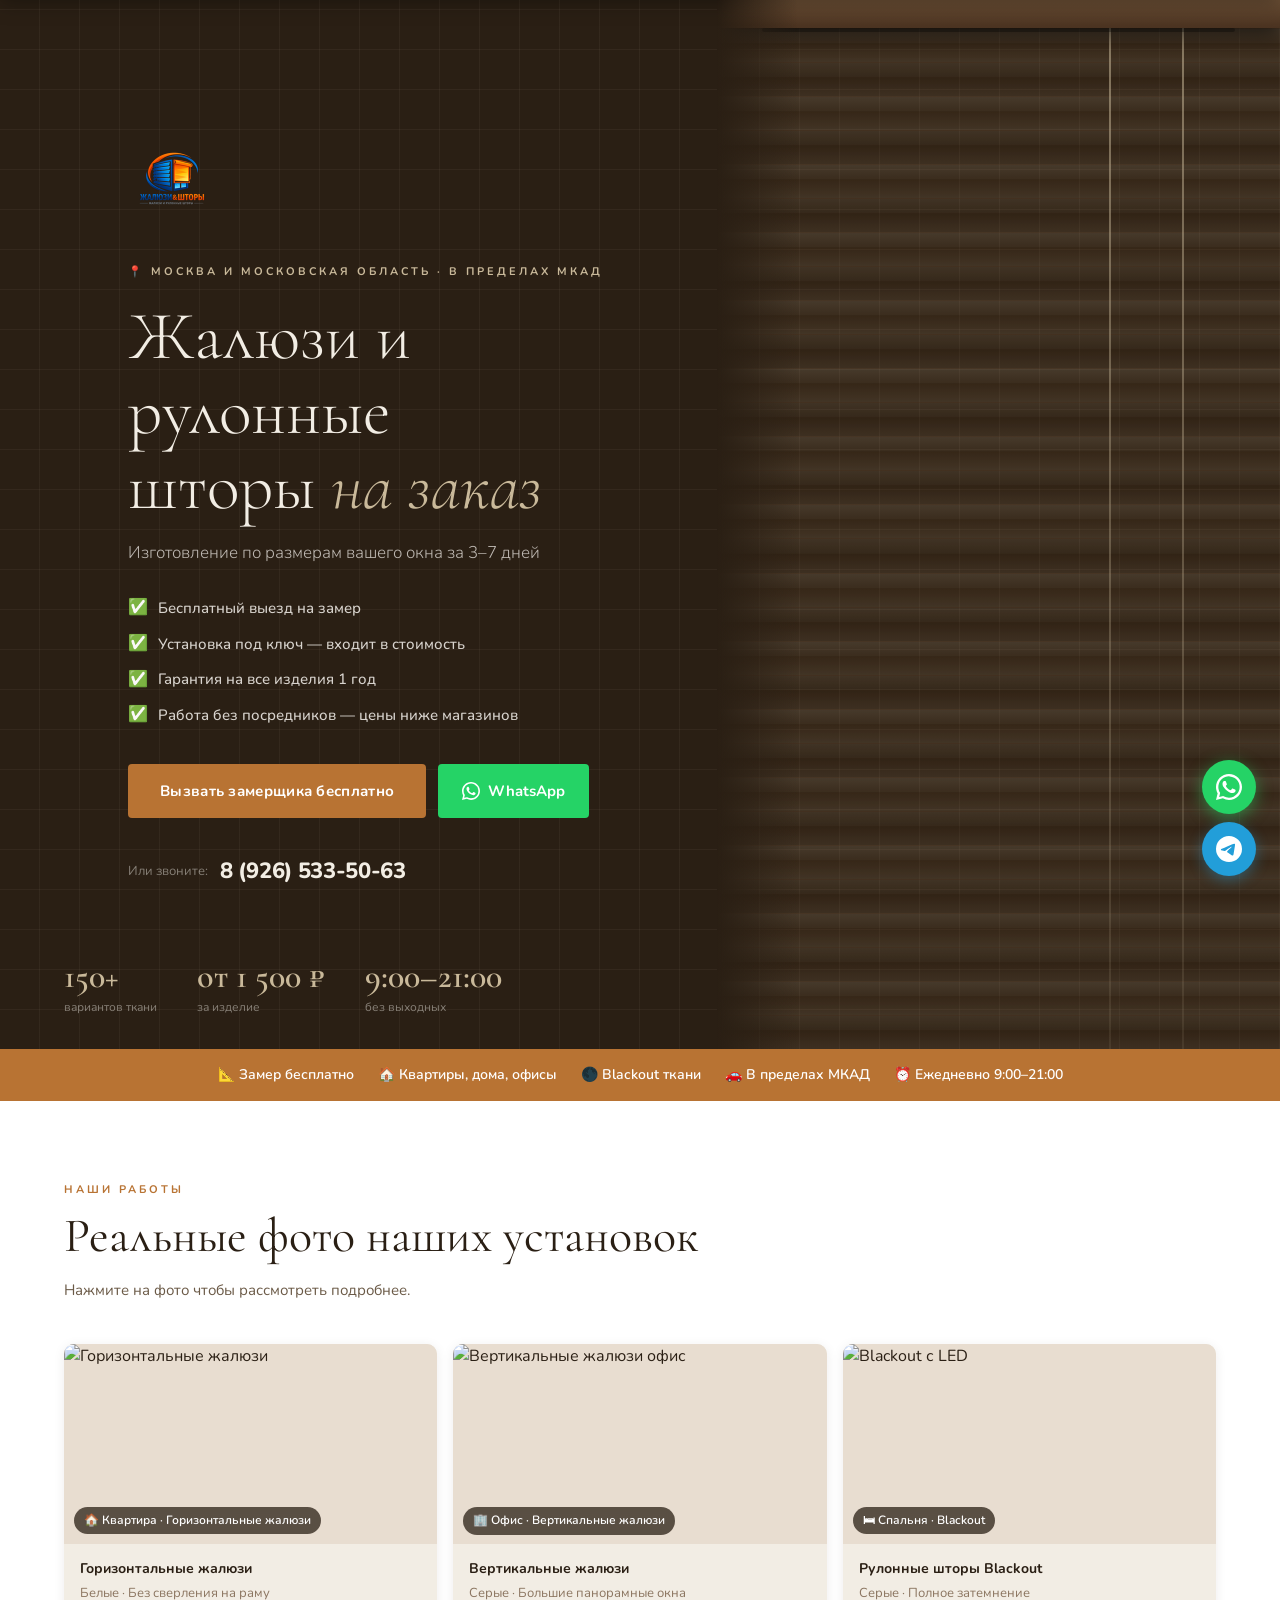
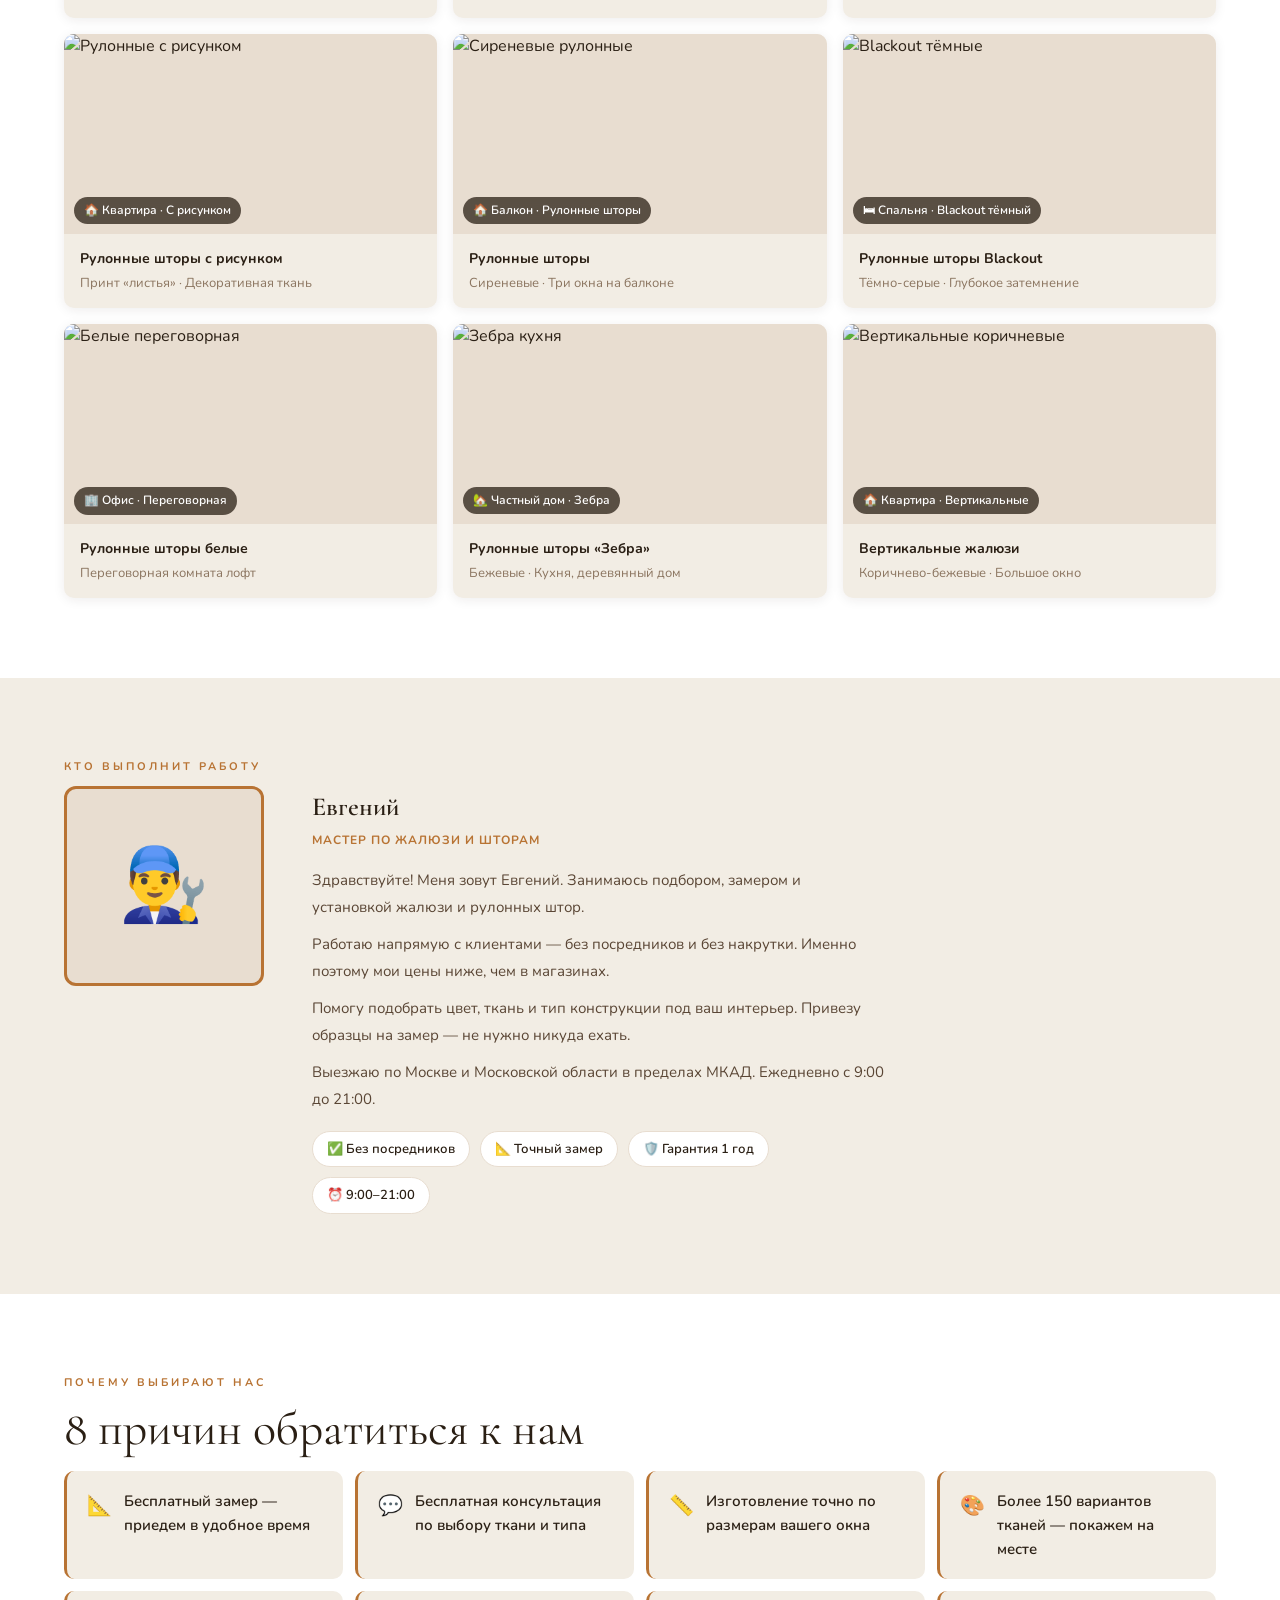
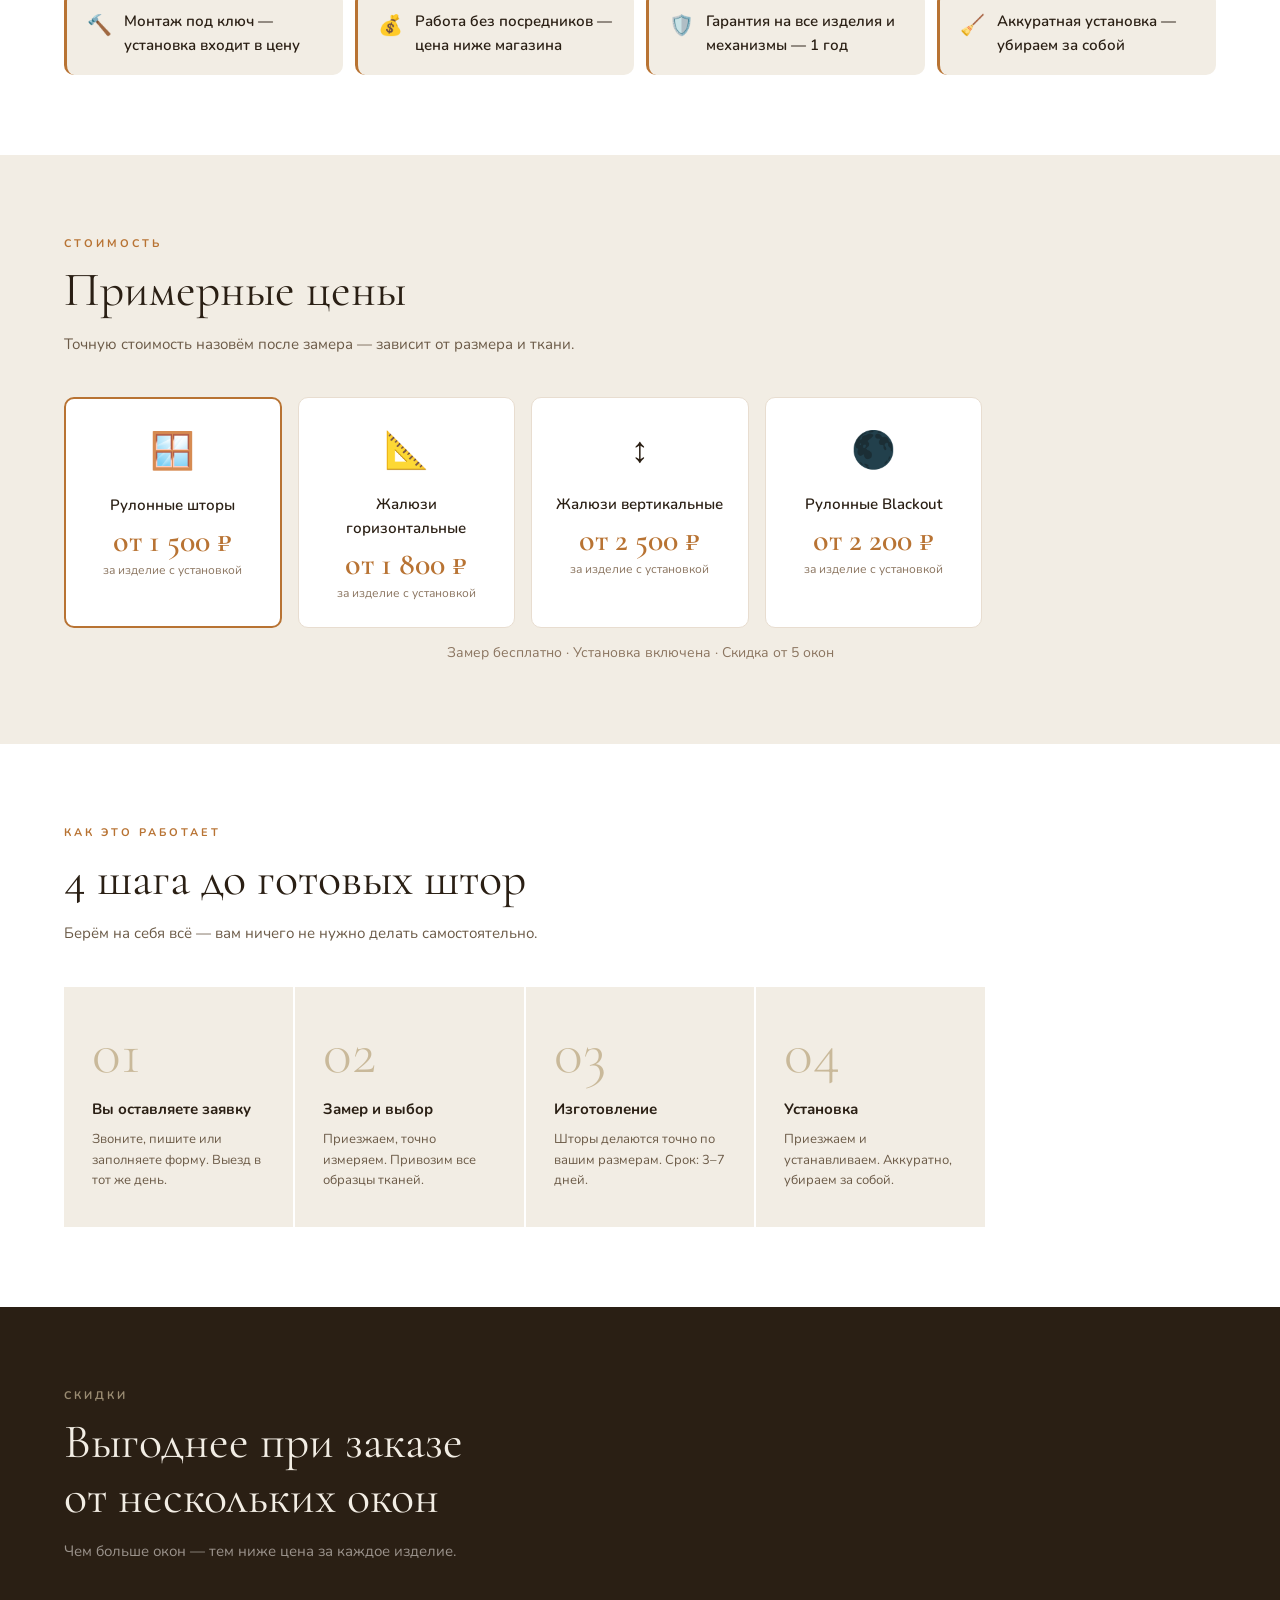
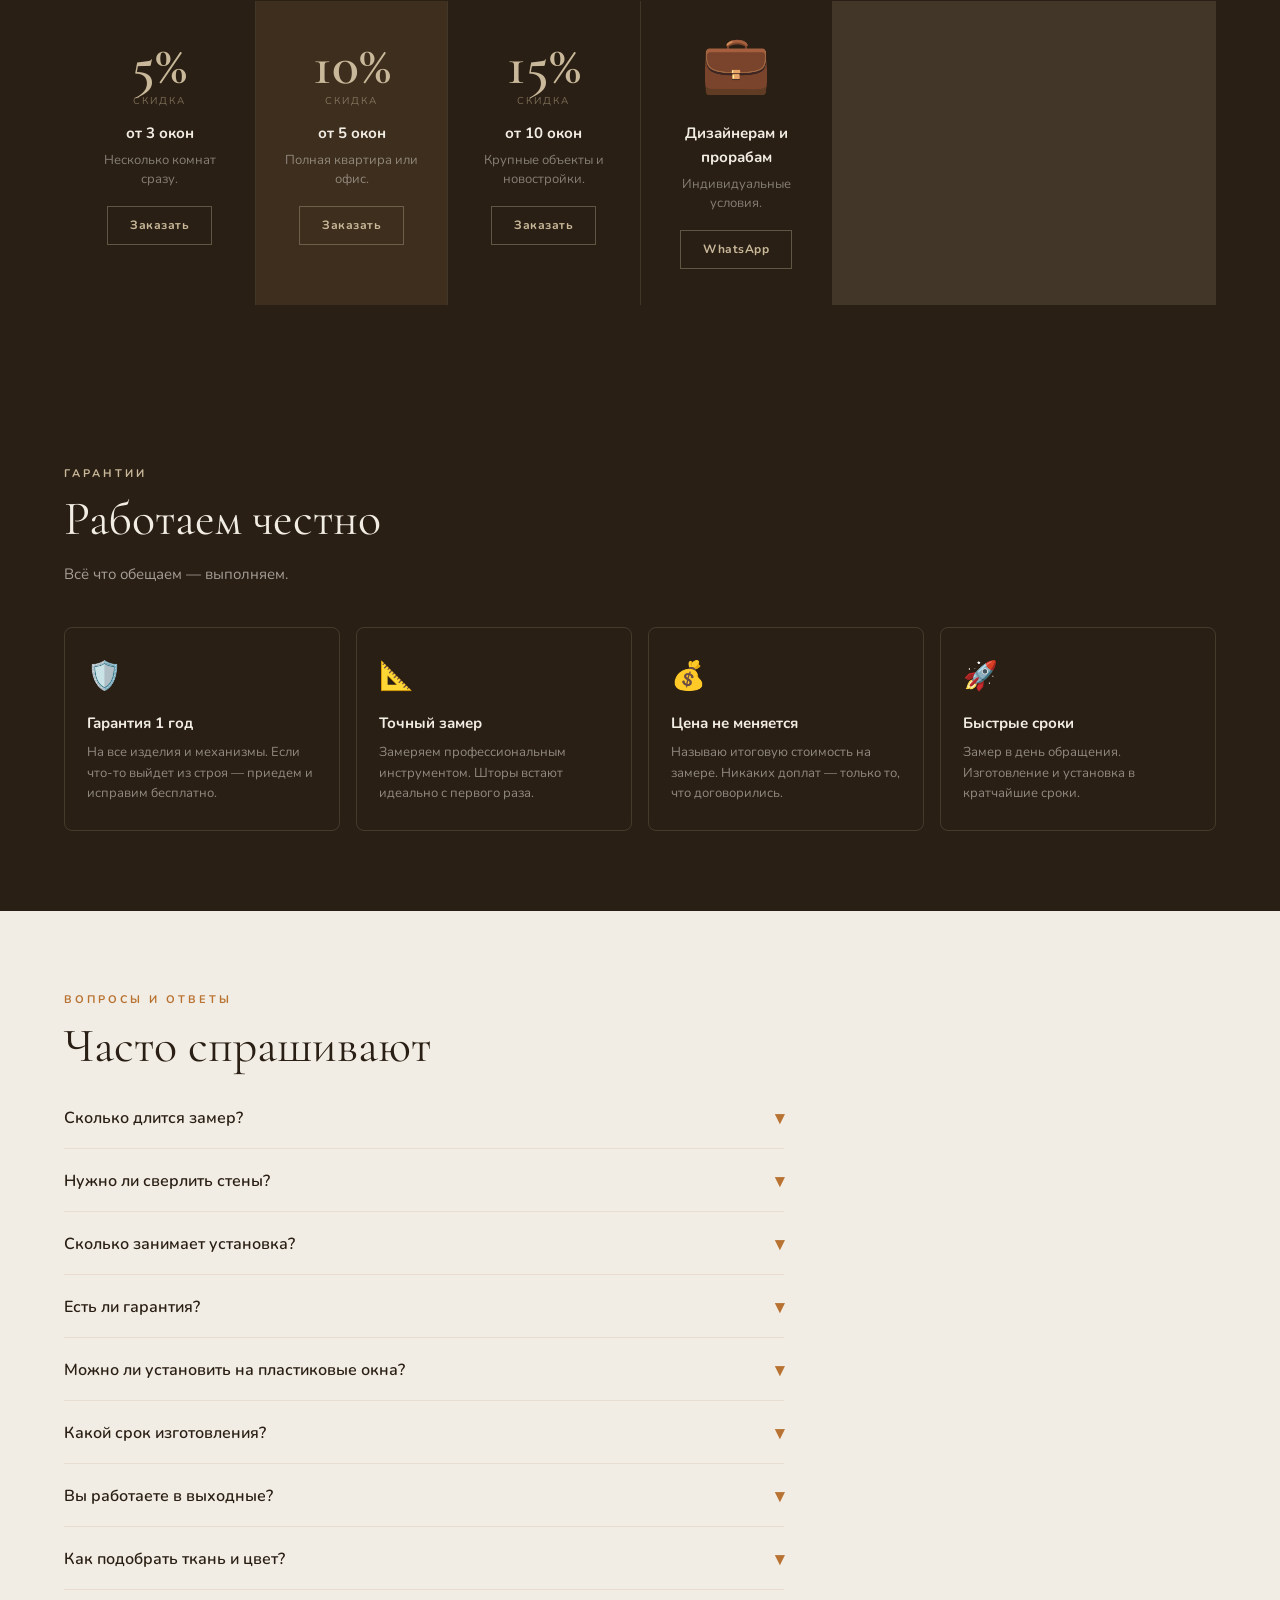
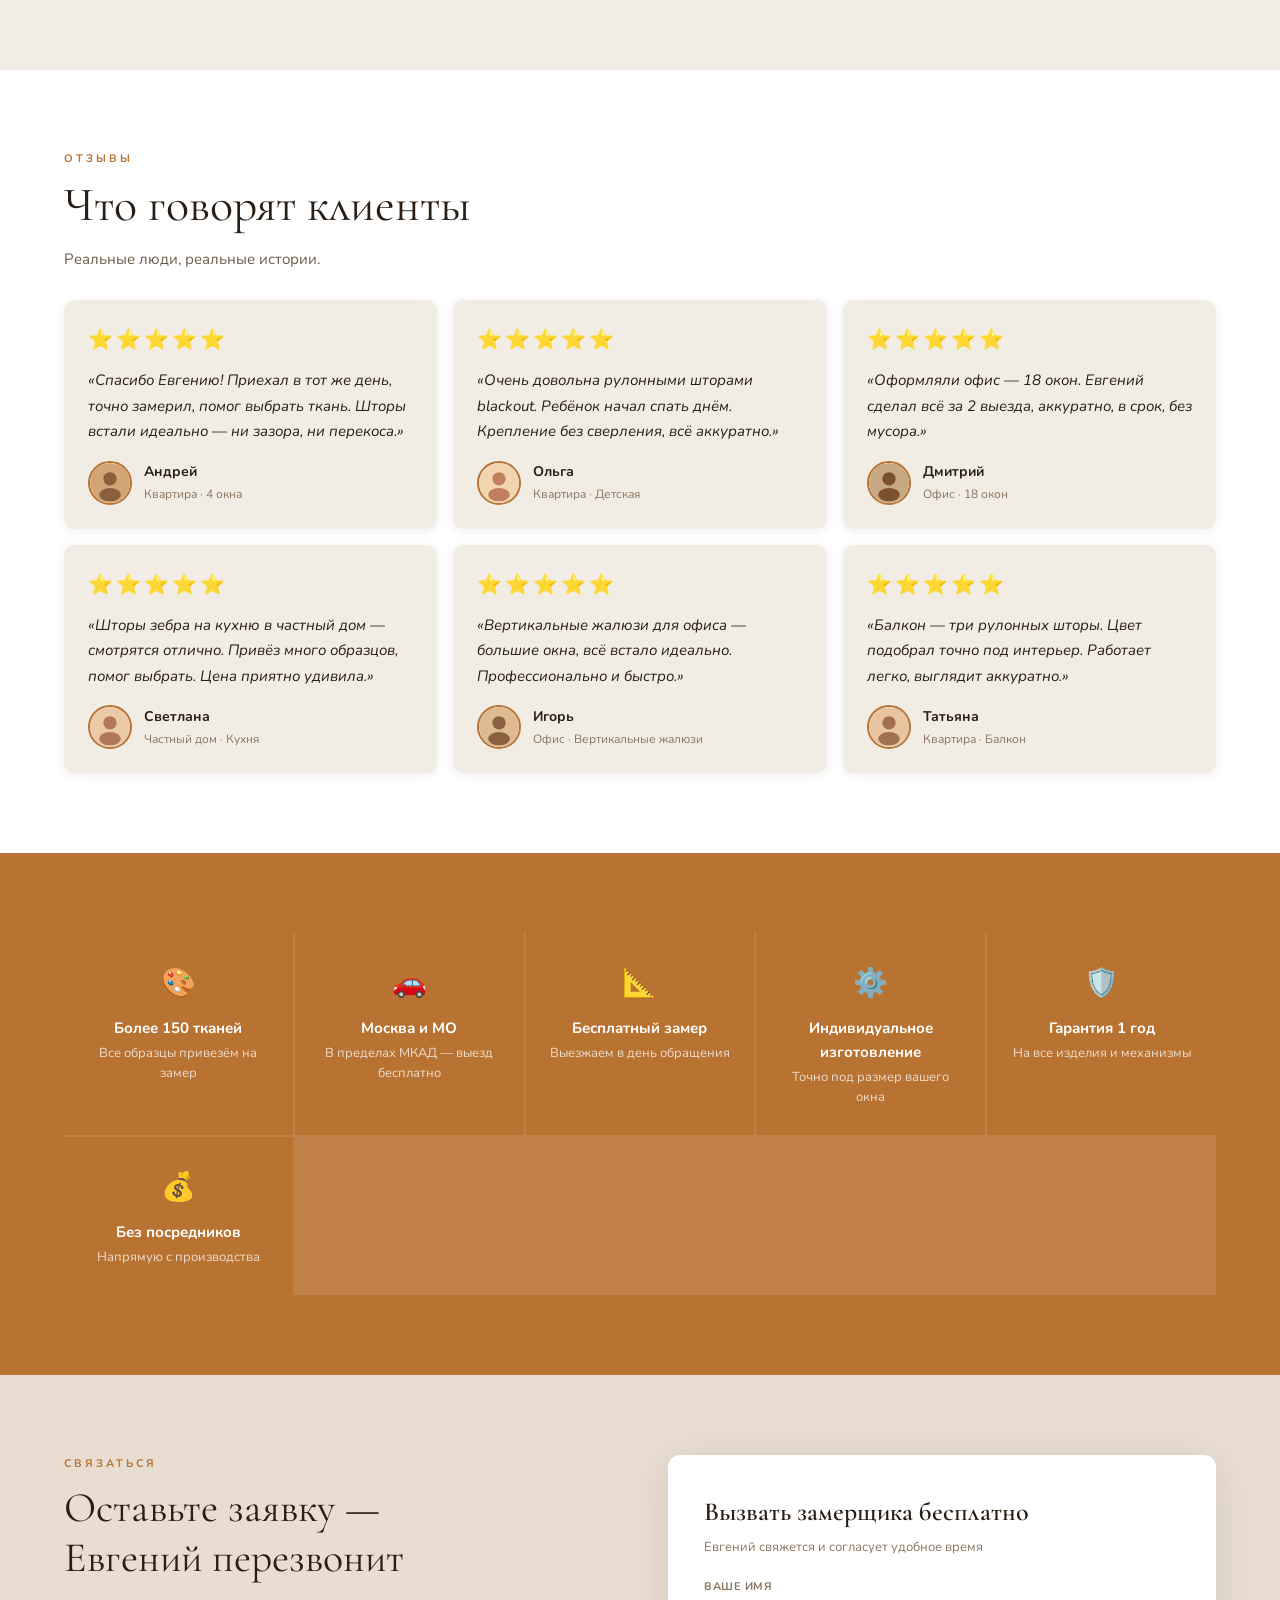
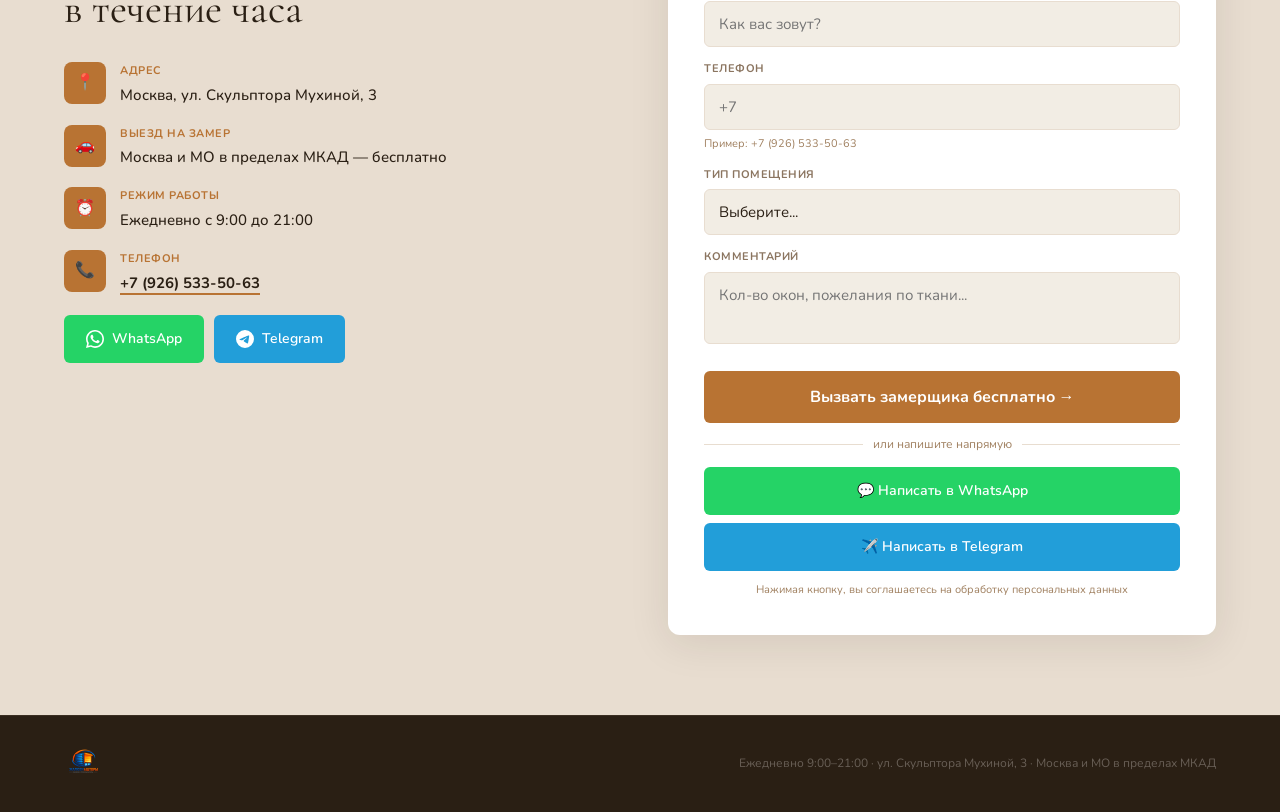
==== index.html @ aa6e67ff "Replace placeholder site with curtain service content" ====
<!DOCTYPE html>
<html lang="ru">
<head>
<meta charset="UTF-8">
<meta name="viewport" content="width=device-width, initial-scale=1.0">
<title>Жалюзи и рулонные шторы в Москве — замер бесплатно | +7 (926) 533-50-63</title>
<meta name="description" content="Жалюзи и рулонные шторы на заказ в Москве и МО. Изготовление за 3–7 дней. Бесплатный замер, установка под ключ, гарантия. +7 (926) 533-50-63">

<!-- Яндекс Метрика -->
<script type="text/javascript">
(function(m,e,t,r,i,k,a){m[i]=m[i]||function(){(m[i].a=m[i].a||[]).push(arguments)};
m[i].l=1*new Date();
for(var j=0;j<document.scripts.length;j++){if(document.scripts[j].src===r){return;}}
k=e.createElement(t),a=e.getElementsByTagName(t)[0],k.async=1,k.src=r,a.parentNode.insertBefore(k,a)})
(window,document,"script","https://mc.yandex.ru/metrika/tag.js","ym");
ym(109747590,"init",{clickmap:true,trackLinks:true,accurateTrackBounce:true,webvisor:true});
</script>
<noscript><div><img src="https://mc.yandex.ru/watch/109747590" style="position:absolute;left:-9999px;" alt=""/></div></noscript>
<!-- /Яндекс Метрика -->

<link href="https://fonts.googleapis.com/css2?family=Cormorant+Garamond:wght@300;400;600&family=Nunito:wght@300;400;600;700&display=swap" rel="stylesheet">
<style>
:root{
  --cream:#F2EDE4;
  --warm:#E8DDD0;
  --sand:#C9B99A;
  --dark:#2A1F14;
  --mid:#3D2E1E;
  --accent:#B87333;
  --accent2:#9E6128;
  --white:#FFFFFF;
  --tg:#229ED9;
  --wa:#25D366;
}
*{margin:0;padding:0;box-sizing:border-box;}
html{scroll-behavior:smooth;}
body{font-family:'Nunito',sans-serif;color:var(--dark);background:var(--cream);overflow-x:hidden;line-height:1.6;}

/* ── STICKY HEADER ── */
.hdr{position:fixed;top:0;left:0;right:0;z-index:1000;background:rgba(42,31,20,.97);backdrop-filter:blur(10px);padding:0 5vw;height:64px;display:flex;align-items:center;justify-content:space-between;transform:translateY(-100%);transition:transform .35s;box-shadow:0 2px 20px rgba(0,0,0,.35);border-bottom:1px solid rgba(201,185,154,.15);}
.hdr.show{transform:translateY(0);}
.hdr-logo{display:flex;align-items:center;}
.hdr-logo img{height:46px;width:auto;object-fit:contain;}
.hdr-r{display:flex;gap:12px;align-items:center;}
.hdr-phone{color:var(--cream);font-size:15px;font-weight:700;text-decoration:none;}
.hdr-phone:hover{color:var(--sand);}
.hdr-btn{background:var(--accent);color:#fff;padding:10px 22px;border-radius:4px;font-size:13px;font-weight:700;text-decoration:none;transition:background .2s;white-space:nowrap;letter-spacing:.3px;}
.hdr-btn:hover{background:var(--accent2);}

/* ── HERO ── */
.hero{min-height:100vh;background:var(--dark);position:relative;display:flex;flex-direction:column;justify-content:center;overflow:hidden;}
.hero-pattern{position:absolute;inset:0;background-image:repeating-linear-gradient(0deg,transparent,transparent 39px,rgba(200,185,165,.06) 39px,rgba(200,185,165,.06) 40px),repeating-linear-gradient(90deg,transparent,transparent 39px,rgba(200,185,165,.06) 39px,rgba(200,185,165,.06) 40px);}

/* Анимация шторы */
.blind-scene{position:absolute;right:0;top:0;bottom:0;width:44%;overflow:hidden;pointer-events:none;}
.blind-scene::before{content:'';position:absolute;top:0;left:0;bottom:0;width:80px;background:linear-gradient(90deg,var(--dark),transparent);z-index:3;}
.blind-box{position:absolute;top:0;left:0;right:0;height:28px;z-index:2;background:linear-gradient(180deg,#6B4F35,#4A3220);box-shadow:0 6px 20px rgba(0,0,0,.6);}
.blind-box::after{content:'';position:absolute;bottom:-4px;left:8%;right:8%;height:4px;background:rgba(0,0,0,.3);border-radius:2px;}
.blind-fabric{position:absolute;left:0;right:0;bottom:0;top:28px;transform-origin:bottom center;animation:blindRise 1.8s cubic-bezier(.22,1,.36,1) .2s both;}
@keyframes blindRise{from{transform:scaleY(0);opacity:.4;}to{transform:scaleY(1);opacity:1;}}
.blind-slats{width:100%;height:100%;display:flex;flex-direction:column;}
.slat{flex:1;background:linear-gradient(180deg,rgba(190,168,138,.20) 0%,rgba(150,120,85,.16) 44%,rgba(90,62,35,.26) 46%,rgba(170,145,112,.19) 100%);}
.slat::after{content:'';display:block;height:1px;background:rgba(70,45,20,.3);}
.slat:nth-child(even){background:linear-gradient(180deg,rgba(170,148,118,.18) 0%,rgba(130,102,68,.14) 44%,rgba(78,52,28,.22) 46%,rgba(160,132,100,.17) 100%);}
.blind-cord{position:absolute;top:28px;bottom:0;right:30%;width:2px;background:linear-gradient(180deg,rgba(201,185,154,.55),rgba(201,185,154,.1));animation:blindRise 1.8s cubic-bezier(.22,1,.36,1) .2s both;}
.blind-cord2{position:absolute;top:28px;bottom:0;right:17%;width:2px;background:linear-gradient(180deg,rgba(201,185,154,.55),rgba(201,185,154,.1));animation:blindRise 1.8s cubic-bezier(.22,1,.36,1) .2s both;}

.hero-content{position:relative;z-index:2;padding:60px 40px 80px 5vw;max-width:640px;animation:fadeUp .9s .3s both;}
@keyframes fadeUp{from{opacity:0;transform:translateY(28px);}to{opacity:1;transform:translateY(0);}}
.hero-logo{margin-bottom:24px;}
.hero-logo img{height:90px;width:auto;object-fit:contain;}
.hero-geo{font-size:11px;font-weight:700;letter-spacing:3px;text-transform:uppercase;color:var(--sand);margin-bottom:20px;display:flex;align-items:center;gap:8px;}
.hero h1{font-family:'Cormorant Garamond',serif;font-size:clamp(36px,6vw,68px);font-weight:300;line-height:1.1;color:var(--cream);margin-bottom:14px;}
.hero h1 em{font-style:italic;color:var(--sand);}
.hero-sub{font-size:17px;font-weight:300;color:rgba(247,243,238,.72);line-height:1.7;margin-bottom:28px;max-width:460px;}
.hero-checks{display:flex;flex-direction:column;gap:10px;margin-bottom:36px;}
.hc{display:flex;align-items:center;gap:10px;font-size:15px;color:rgba(247,243,238,.85);font-weight:500;}
.hc-icon{color:var(--sand);font-size:16px;flex-shrink:0;}
.hero-btns{display:flex;gap:12px;flex-wrap:wrap;margin-bottom:36px;}
.btn-accent{display:inline-flex;align-items:center;gap:8px;background:var(--accent);color:#fff;padding:15px 32px;border-radius:4px;font-size:15px;font-weight:700;text-decoration:none;transition:all .25s;border:none;cursor:pointer;font-family:'Nunito',sans-serif;letter-spacing:.3px;}
.btn-accent:hover{background:var(--accent2);transform:translateY(-2px);box-shadow:0 8px 24px rgba(184,115,51,.4);}
.btn-wa{display:inline-flex;align-items:center;gap:8px;background:var(--wa);color:#fff;padding:15px 24px;border-radius:4px;font-size:15px;font-weight:700;text-decoration:none;transition:all .25s;}
.btn-wa:hover{background:#1ebe5d;transform:translateY(-2px);}
.hero-phone{display:flex;align-items:center;gap:12px;flex-wrap:wrap;}
.hero-phone-lbl{font-size:13px;color:rgba(247,243,238,.45);}
.hero-phone-num{font-size:22px;font-weight:800;color:var(--cream);text-decoration:none;letter-spacing:-.3px;}
.hero-phone-num:hover{color:var(--sand);}
.hero-stats{position:absolute;bottom:32px;left:5vw;right:0;display:flex;gap:40px;z-index:2;flex-wrap:wrap;animation:fadeUp .9s .6s both;}
.stat-num{font-family:'Cormorant Garamond',serif;font-size:34px;font-weight:600;color:var(--sand);line-height:1;}
.stat-label{font-size:12px;color:rgba(247,243,238,.45);margin-top:4px;}

/* ── BADGES ── */
.badges{background:var(--accent);padding:15px 5vw;display:flex;gap:24px;justify-content:center;flex-wrap:wrap;}
.badge{display:flex;align-items:center;gap:8px;color:#fff;font-size:14px;font-weight:600;}

/* ── SECTIONS ── */
section{padding:80px 5vw;}
.sec-label{font-size:11px;font-weight:700;letter-spacing:3px;text-transform:uppercase;color:var(--accent);margin-bottom:10px;}
.sec-title{font-family:'Cormorant Garamond',serif;font-size:clamp(28px,4.5vw,48px);font-weight:400;line-height:1.15;color:var(--dark);margin-bottom:14px;}
.sec-sub{font-size:15px;color:#6B5A47;line-height:1.7;max-width:540px;margin-bottom:40px;}

/* ── WORKS ── */
.works{background:var(--white);}
.works-grid{display:grid;grid-template-columns:repeat(auto-fill,minmax(280px,1fr));gap:16px;}
.work-card{background:var(--cream);border-radius:10px;overflow:hidden;box-shadow:0 2px 12px rgba(42,31,20,.08);transition:transform .25s,box-shadow .25s;cursor:pointer;}
.work-card:hover{transform:translateY(-5px);box-shadow:0 10px 28px rgba(42,31,20,.16);}
.work-img{height:200px;overflow:hidden;position:relative;background:var(--warm);}
.work-img img{width:100%;height:100%;object-fit:cover;transition:transform .4s;}
.work-card:hover .work-img img{transform:scale(1.06);}
.work-tag{position:absolute;bottom:10px;left:10px;background:rgba(42,31,20,.75);color:#fff;font-size:12px;font-weight:600;padding:4px 10px;border-radius:20px;backdrop-filter:blur(4px);}
.work-info{padding:14px 16px;}
.work-title{font-size:14px;font-weight:700;color:var(--dark);}
.work-note{font-size:13px;color:#8B7560;margin-top:3px;}

/* Lightbox */
.lb{display:none;position:fixed;inset:0;background:rgba(0,0,0,.93);z-index:9999;align-items:center;justify-content:center;}
.lb.open{display:flex;}
.lb-img{max-width:92vw;max-height:88vh;object-fit:contain;border-radius:4px;}
.lb-close{position:absolute;top:20px;right:24px;font-size:36px;color:#fff;cursor:pointer;opacity:.8;line-height:1;}
.lb-close:hover{opacity:1;}
.lb-prev,.lb-next{position:absolute;top:50%;transform:translateY(-50%);font-size:44px;color:#fff;cursor:pointer;padding:10px 16px;opacity:.7;user-select:none;}
.lb-prev:hover,.lb-next:hover{opacity:1;}
.lb-prev{left:8px;}.lb-next{right:8px;}
.lb-caption{position:absolute;bottom:20px;left:50%;transform:translateX(-50%);color:#fff;font-size:14px;background:rgba(0,0,0,.6);padding:6px 16px;border-radius:20px;white-space:nowrap;}

/* ── MASTER ── */
.master{background:var(--cream);}
.master-inner{display:grid;grid-template-columns:200px 1fr;gap:48px;align-items:start;max-width:820px;}
.master-photo{width:200px;height:200px;border-radius:12px;background:var(--warm);display:flex;align-items:center;justify-content:center;font-size:72px;overflow:hidden;flex-shrink:0;border:3px solid var(--accent);}
.master-photo img{width:100%;height:100%;object-fit:cover;}
.master-name{font-family:'Cormorant Garamond',serif;font-size:26px;font-weight:600;color:var(--dark);margin-bottom:4px;}
.master-role{font-size:12px;font-weight:700;color:var(--accent);margin-bottom:16px;text-transform:uppercase;letter-spacing:1px;}
.master-text{font-size:15px;color:#5A4635;line-height:1.8;}
.master-text p{margin-bottom:10px;}
.master-badges{display:flex;gap:10px;flex-wrap:wrap;margin-top:18px;}
.mbadge{background:var(--white);border:1px solid var(--warm);padding:7px 14px;border-radius:20px;font-size:13px;font-weight:600;color:var(--dark);}

/* ── ADVANTAGES ── */
.adv{background:var(--white);}
.adv-grid{display:grid;grid-template-columns:repeat(auto-fill,minmax(260px,1fr));gap:12px;}
.adv-item{background:var(--cream);padding:18px 20px;border-radius:10px;display:flex;align-items:flex-start;gap:12px;border-left:3px solid var(--accent);}
.adv-icon{font-size:20px;flex-shrink:0;margin-top:1px;}
.adv-text{font-size:15px;font-weight:600;color:var(--dark);}

/* ── PRICES ── */
.prices{background:var(--cream);}
.prices-grid{display:grid;grid-template-columns:repeat(auto-fill,minmax(200px,1fr));gap:16px;margin-bottom:14px;}
.price-card{background:var(--white);border:1px solid var(--warm);border-radius:10px;padding:24px 20px;text-align:center;transition:border-color .2s,box-shadow .2s;}
.price-card:hover{border-color:var(--accent);box-shadow:0 4px 16px rgba(184,115,51,.12);}
.price-card.hot{border-color:var(--accent);border-width:2px;}
.price-icon{font-size:36px;margin-bottom:12px;}
.price-name{font-size:15px;font-weight:600;color:var(--dark);margin-bottom:8px;}
.price-val{font-family:'Cormorant Garamond',serif;font-size:32px;font-weight:600;color:var(--accent);line-height:1;}
.price-from{font-size:12px;color:#8B7560;margin-top:4px;}
.prices-note{font-size:14px;color:#8B7560;text-align:center;}

/* ── STEPS ── */
.steps-bg{background:var(--white);}
.steps-grid{display:grid;grid-template-columns:repeat(auto-fill,minmax(200px,1fr));gap:2px;}
.step{background:var(--cream);padding:36px 28px;transition:background .3s;}
.step:hover{background:var(--warm);}
.step-num{font-family:'Cormorant Garamond',serif;font-size:60px;font-weight:300;color:var(--sand);line-height:1;margin-bottom:14px;}
.step h3{font-size:15px;font-weight:700;color:var(--dark);margin-bottom:8px;}
.step p{font-size:13px;color:#6B5A47;line-height:1.6;}

/* ── DISCOUNT ── */
.disc{background:var(--dark);}
.disc-grid{display:grid;grid-template-columns:repeat(auto-fill,minmax(190px,1fr));gap:1px;background:rgba(201,185,154,.15);}
.dc{background:var(--dark);padding:36px 22px;text-align:center;transition:background .3s;}
.dc:hover{background:var(--mid);}
.dc.feat{background:var(--mid);}
.dc-pct{font-family:'Cormorant Garamond',serif;font-size:56px;font-weight:600;color:var(--sand);line-height:1;}
.dc-lbl{font-size:10px;color:rgba(201,185,154,.5);letter-spacing:2px;text-transform:uppercase;margin-bottom:12px;}
.dc-name{font-size:15px;font-weight:700;color:var(--cream);margin-bottom:6px;}
.dc-text{font-size:13px;color:rgba(247,243,238,.45);line-height:1.5;}
.dc-btn{display:inline-block;margin-top:16px;border:1px solid rgba(201,185,154,.35);color:var(--sand);padding:9px 22px;font-size:12px;font-weight:700;text-decoration:none;letter-spacing:.5px;transition:all .2s;}
.dc-btn:hover{background:var(--accent);color:#fff;border-color:var(--accent);}

/* ── ADVANTAGES DARK ── */
.adv-dark{background:var(--dark);}
.adv-dark .sec-title{color:var(--cream);}
.adv-dark .sec-label{color:var(--sand);}
.adv-dark .sec-sub{color:rgba(247,243,238,.6);}
.adv-dark-grid{display:grid;grid-template-columns:repeat(auto-fill,minmax(240px,1fr));gap:16px;}
.adv-dark-card{border:1px solid rgba(201,185,154,.18);padding:26px 22px;border-radius:8px;transition:border-color .3s,background .3s;}
.adv-dark-card:hover{border-color:var(--sand);background:rgba(201,185,154,.06);}
.adv-dark-icon{font-size:28px;margin-bottom:12px;}
.adv-dark-card h3{font-size:15px;font-weight:700;color:var(--cream);margin-bottom:7px;}
.adv-dark-card p{font-size:13px;color:rgba(247,243,238,.5);line-height:1.6;}

/* ── FAQ ── */
.faq{background:var(--cream);}
.faq-list{max-width:720px;display:flex;flex-direction:column;gap:2px;}
.faq-item{border-bottom:1px solid var(--warm);}
.faq-q{width:100%;background:none;border:none;padding:18px 0;font-size:16px;font-weight:600;color:var(--dark);text-align:left;cursor:pointer;font-family:'Nunito',sans-serif;display:flex;justify-content:space-between;align-items:center;gap:12px;}
.faq-q:hover{color:var(--accent);}
.faq-arrow{font-size:18px;color:var(--accent);flex-shrink:0;transition:transform .3s;}
.faq-item.open .faq-arrow{transform:rotate(180deg);}
.faq-a{font-size:15px;color:#6B5A47;line-height:1.7;padding:0 0 16px;display:none;}
.faq-item.open .faq-a{display:block;}

/* ── REVIEWS ── */
.reviews{background:var(--white);}
.reviews-grid{display:grid;grid-template-columns:repeat(auto-fill,minmax(280px,1fr));gap:16px;}
.review-card{background:var(--cream);border-radius:10px;padding:24px;box-shadow:0 2px 12px rgba(42,31,20,.07);}
.r-stars{color:#D4932A;font-size:20px;letter-spacing:3px;margin-bottom:12px;}
.r-text{font-size:15px;color:var(--dark);line-height:1.7;margin-bottom:16px;font-style:italic;}
.r-author{display:flex;align-items:center;gap:12px;}
.r-ava{width:44px;height:44px;border-radius:50%;overflow:hidden;flex-shrink:0;border:2px solid var(--accent);}
.r-ava svg{width:100%;height:100%;}
.r-name{font-size:14px;font-weight:700;color:var(--dark);}
.r-meta{font-size:12px;color:#8B7560;margin-top:2px;}

/* ── TRUST ── */
.trust{background:var(--accent);}
.trust-grid{display:grid;grid-template-columns:repeat(auto-fill,minmax(200px,1fr));gap:2px;background:rgba(255,255,255,.1);}
.trust-item{background:var(--accent);padding:28px 22px;text-align:center;}
.trust-icon{font-size:28px;margin-bottom:10px;}
.trust-title{font-size:15px;font-weight:700;color:#fff;margin-bottom:4px;}
.trust-text{font-size:13px;color:rgba(255,255,255,.75);line-height:1.5;}

/* ── CONTACT ── */
.contact{background:var(--warm);}
.contact-grid{display:grid;grid-template-columns:1fr 1fr;gap:56px;align-items:start;}
.contact-info h2{font-family:'Cormorant Garamond',serif;font-size:clamp(26px,3.5vw,42px);font-weight:400;color:var(--dark);line-height:1.2;margin-bottom:28px;}
.cdet{display:flex;align-items:flex-start;gap:14px;margin-bottom:18px;}
.cdet-i{width:42px;height:42px;background:var(--accent);border-radius:8px;display:flex;align-items:center;justify-content:center;font-size:16px;flex-shrink:0;}
.cdet-l{font-size:11px;font-weight:700;letter-spacing:.5px;text-transform:uppercase;color:var(--accent);margin-bottom:3px;}
.cdet-v{font-size:15px;color:var(--dark);font-weight:500;}
.cdet-v a{color:var(--dark);text-decoration:none;font-weight:700;border-bottom:2px solid var(--accent);}
.cdet-v a:hover{color:var(--accent);}
.cnt-msng{display:flex;gap:10px;margin-top:20px;flex-wrap:wrap;}
.cwa{display:inline-flex;align-items:center;gap:8px;background:var(--wa);color:#fff;padding:13px 22px;border-radius:6px;font-size:14px;font-weight:600;text-decoration:none;transition:all .2s;}
.cwa:hover{background:#1ebe5d;transform:translateY(-1px);}
.ctg{display:inline-flex;align-items:center;gap:8px;background:var(--tg);color:#fff;padding:13px 22px;border-radius:6px;font-size:14px;font-weight:600;text-decoration:none;transition:all .2s;}
.ctg:hover{background:#1a8bbf;transform:translateY(-1px);}

/* FORM */
.form-card{background:var(--white);padding:36px;border-radius:12px;box-shadow:0 8px 40px rgba(42,31,20,.1);}
.form-title{font-family:'Cormorant Garamond',serif;font-size:26px;font-weight:600;color:var(--dark);margin-bottom:4px;}
.form-sub{font-size:13px;color:#8B7560;margin-bottom:20px;}
.fg{margin-bottom:13px;}
.fg label{display:block;font-size:11px;font-weight:700;letter-spacing:.5px;text-transform:uppercase;color:#8B7560;margin-bottom:6px;}
.fg input,.fg select,.fg textarea{width:100%;padding:12px 14px;border:1.5px solid var(--warm);border-radius:6px;font-size:15px;font-family:'Nunito',sans-serif;color:var(--dark);background:var(--cream);outline:none;-webkit-appearance:none;appearance:none;transition:border-color .2s;}
.fg input:focus,.fg select:focus,.fg textarea:focus{border-color:var(--accent);background:var(--white);}
.fg textarea{resize:none;height:72px;}
.fg-hint{font-size:11px;color:#A08060;margin-top:5px;}
.form-submit{width:100%;background:var(--accent);color:#fff;border:none;padding:15px;border-radius:6px;font-size:16px;font-weight:700;cursor:pointer;font-family:'Nunito',sans-serif;transition:background .2s;margin-top:6px;}
.form-submit:hover{background:var(--accent2);}
.form-submit:disabled{background:#aaa;cursor:not-allowed;}
.form-divider{display:flex;align-items:center;gap:10px;margin:12px 0;color:#A08060;font-size:12px;}
.form-divider::before,.form-divider::after{content:'';flex:1;height:1px;background:var(--warm);}
.fwa{display:flex;align-items:center;justify-content:center;gap:8px;background:var(--wa);color:#fff;padding:13px;border-radius:6px;font-size:14px;font-weight:600;text-decoration:none;margin-bottom:8px;}
.fwa:hover{background:#1ebe5d;}
.ftg{display:flex;align-items:center;justify-content:center;gap:8px;background:var(--tg);color:#fff;padding:13px;border-radius:6px;font-size:14px;font-weight:600;text-decoration:none;}
.ftg:hover{background:#1a8bbf;}
.fnote{font-size:11px;color:#A08060;text-align:center;margin-top:10px;}
.send-status{font-size:13px;text-align:center;margin-top:8px;color:#c0392b;}
.form-success{display:none;text-align:center;padding:40px 16px;}
.form-success .si{font-size:52px;margin-bottom:12px;}
.form-success h3{font-family:'Cormorant Garamond',serif;font-size:26px;color:var(--dark);margin-bottom:8px;}
.form-success p{font-size:14px;color:#6B5A47;}
.form-success-btns{display:flex;gap:10px;justify-content:center;margin-top:14px;flex-wrap:wrap;}

/* ── FLOAT ── */
.float-btns{position:fixed;bottom:24px;right:24px;z-index:999;display:flex;flex-direction:column;gap:8px;}
.fb{width:54px;height:54px;border-radius:50%;display:flex;align-items:center;justify-content:center;text-decoration:none;transition:transform .2s;-webkit-tap-highlight-color:transparent;}
.fb:hover{transform:scale(1.1);}
.fb-wa{background:var(--wa);box-shadow:0 4px 16px rgba(37,211,102,.5);animation:wap 2.5s infinite;}
.fb-tg{background:var(--tg);box-shadow:0 4px 14px rgba(34,158,217,.4);}
@keyframes wap{0%,100%{box-shadow:0 4px 16px rgba(37,211,102,.5);}50%{box-shadow:0 4px 28px rgba(37,211,102,.75);}}

footer{background:var(--dark);padding:28px 5vw;display:flex;justify-content:space-between;align-items:center;flex-wrap:wrap;gap:12px;border-top:1px solid rgba(201,185,154,.1);}
.footer-logo{display:flex;align-items:center;}
.footer-logo img{height:40px;width:auto;object-fit:contain;}
.footer-note{font-size:12px;color:rgba(247,243,238,.3);}

@media(max-width:900px){
  .master-inner{grid-template-columns:1fr;}
  .master-photo{width:140px;height:140px;font-size:52px;}
}
@media(max-width:768px){
  .hero-content{padding:80px 22px 100px;}
  .hero-stats{left:22px;bottom:24px;gap:18px;}
  .blind-scene{width:50%;opacity:.45;}
  section{padding:52px 22px;}
  .badges{padding:13px 22px;gap:14px;}
  .hdr{padding:0 18px;}
  .contact-grid{grid-template-columns:1fr;gap:32px;}
  .form-card{padding:24px 18px;}
  footer{flex-direction:column;text-align:center;}
  .hero-btns{flex-direction:column;}
  .btn-accent,.btn-wa{width:100%;justify-content:center;text-align:center;}
  .cnt-msng{flex-direction:column;}
  .cwa,.ctg{justify-content:center;}
}
</style>
</head>
<body>

<!-- STICKY HEADER -->
<div class="hdr" id="hdr">
  <div class="hdr-logo"><img src="[data-uri]" alt="Жалюзи и шторы MSK"></div>
  <div class="hdr-r">
    <a href="tel:+79265335063" class="hdr-phone">+7 (926) 533-50-63</a>
    <a href="#contact" class="hdr-btn">Вызвать замерщика</a>
  </div>
</div>

<!-- HERO -->
<section class="hero">
  <div class="hero-pattern"></div>
  <div class="blind-scene">
    <div class="blind-box"></div>
    <div class="blind-fabric">
      <div class="blind-slats">
        <div class="slat"></div><div class="slat"></div><div class="slat"></div><div class="slat"></div><div class="slat"></div>
        <div class="slat"></div><div class="slat"></div><div class="slat"></div><div class="slat"></div><div class="slat"></div>
        <div class="slat"></div><div class="slat"></div><div class="slat"></div><div class="slat"></div><div class="slat"></div>
        <div class="slat"></div><div class="slat"></div><div class="slat"></div><div class="slat"></div><div class="slat"></div>
        <div class="slat"></div><div class="slat"></div><div class="slat"></div><div class="slat"></div><div class="slat"></div>
        <div class="slat"></div><div class="slat"></div><div class="slat"></div><div class="slat"></div><div class="slat"></div>
      </div>
    </div>
    <div class="blind-cord"></div>
    <div class="blind-cord2"></div>
  </div>
  <div class="hero-content">
    <div class="hero-logo"><img src="[data-uri]" alt="Жалюзи и шторы MSK"></div>
    <div class="hero-geo">📍 Москва и Московская область · в пределах МКАД</div>
    <h1>Жалюзи и рулонные<br>шторы <em>на заказ</em></h1>
    <p class="hero-sub">Изготовление по размерам вашего окна за 3–7 дней</p>
    <div class="hero-checks">
      <div class="hc"><span class="hc-icon">✅</span> Бесплатный выезд на замер</div>
      <div class="hc"><span class="hc-icon">✅</span> Установка под ключ — входит в стоимость</div>
      <div class="hc"><span class="hc-icon">✅</span> Гарантия на все изделия 1 год</div>
      <div class="hc"><span class="hc-icon">✅</span> Работа без посредников — цены ниже магазинов</div>
    </div>
    <div class="hero-btns">
      <a href="#contact" class="btn-accent">Вызвать замерщика бесплатно</a>
      <a href="#" onclick="openWA();return false;" class="btn-wa">
        <svg width="18" height="18" viewBox="0 0 24 24" fill="currentColor"><path d="M17.472 14.382c-.297-.149-1.758-.867-2.03-.967-.273-.099-.471-.148-.67.15-.197.297-.767.966-.94 1.164-.173.199-.347.223-.644.075-.297-.15-1.255-.463-2.39-1.475-.883-.788-1.48-1.761-1.653-2.059-.173-.297-.018-.458.13-.606.134-.133.298-.347.446-.52.149-.174.198-.298.298-.497.099-.198.05-.371-.025-.52-.075-.149-.669-1.612-.916-2.207-.242-.579-.487-.5-.669-.51-.173-.008-.371-.01-.57-.01-.198 0-.52.074-.792.372-.272.297-1.04 1.016-1.04 2.479 0 1.462 1.065 2.875 1.213 3.074.149.198 2.096 3.2 5.077 4.487.709.306 1.262.489 1.694.625.712.227 1.36.195 1.871.118.571-.085 1.758-.719 2.006-1.413.248-.694.248-1.289.173-1.413-.074-.124-.272-.198-.57-.347z"/><path d="M12 0C5.373 0 0 5.373 0 12c0 2.123.554 4.118 1.528 5.855L0 24l6.335-1.51A11.955 11.955 0 0012 24c6.627 0 12-5.373 12-12S18.627 0 12 0zm0 21.818a9.818 9.818 0 01-5.006-1.374l-.36-.214-3.728.888.928-3.64-.234-.374A9.818 9.818 0 1112 21.818z"/></svg>
        WhatsApp
      </a>
    </div>
    <div class="hero-phone">
      <span class="hero-phone-lbl">Или звоните:</span>
      <a href="tel:+79265335063" class="hero-phone-num">8 (926) 533-50-63</a>
    </div>
  </div>
  <div class="hero-stats">
    <div class="stat"><div class="stat-num">150+</div><div class="stat-label">вариантов ткани</div></div>
    <div class="stat"><div class="stat-num">от 1 500 ₽</div><div class="stat-label">за изделие</div></div>
    <div class="stat"><div class="stat-num">9:00–21:00</div><div class="stat-label">без выходных</div></div>
  </div>
</section>

<div class="badges">
  <div class="badge">📐 Замер бесплатно</div>
  <div class="badge">🏠 Квартиры, дома, офисы</div>
  <div class="badge">🌑 Blackout ткани</div>
  <div class="badge">🚗 В пределах МКАД</div>
  <div class="badge">⏰ Ежедневно 9:00–21:00</div>
</div>

<!-- НАШИ РАБОТЫ -->
<section class="works">
  <div class="sec-label">Наши работы</div>
  <div class="sec-title">Реальные фото наших установок</div>
  <p class="sec-sub">Нажмите на фото чтобы рассмотреть подробнее.</p>
  <div class="works-grid">
    <div class="work-card" onclick="openLb(0)"><div class="work-img"><img src="work1.jpg" alt="Горизонтальные жалюзи" loading="lazy"><div class="work-tag">🏠 Квартира · Горизонтальные жалюзи</div></div><div class="work-info"><div class="work-title">Горизонтальные жалюзи</div><div class="work-note">Белые · Без сверления на раму</div></div></div>
    <div class="work-card" onclick="openLb(1)"><div class="work-img"><img src="work2.jpg" alt="Вертикальные жалюзи офис" loading="lazy"><div class="work-tag">🏢 Офис · Вертикальные жалюзи</div></div><div class="work-info"><div class="work-title">Вертикальные жалюзи</div><div class="work-note">Серые · Большие панорамные окна</div></div></div>
    <div class="work-card" onclick="openLb(2)"><div class="work-img"><img src="work3.jpg" alt="Blackout с LED" loading="lazy"><div class="work-tag">🛏 Спальня · Blackout</div></div><div class="work-info"><div class="work-title">Рулонные шторы Blackout</div><div class="work-note">Серые · Полное затемнение</div></div></div>
    <div class="work-card" onclick="openLb(3)"><div class="work-img"><img src="work4.jpg" alt="Рулонные с рисунком" loading="lazy"><div class="work-tag">🏠 Квартира · С рисунком</div></div><div class="work-info"><div class="work-title">Рулонные шторы с рисунком</div><div class="work-note">Принт «листья» · Декоративная ткань</div></div></div>
    <div class="work-card" onclick="openLb(4)"><div class="work-img"><img src="work5.jpg" alt="Сиреневые рулонные" loading="lazy"><div class="work-tag">🏠 Балкон · Рулонные шторы</div></div><div class="work-info"><div class="work-title">Рулонные шторы</div><div class="work-note">Сиреневые · Три окна на балконе</div></div></div>
    <div class="work-card" onclick="openLb(5)"><div class="work-img"><img src="work6.jpg" alt="Blackout тёмные" loading="lazy"><div class="work-tag">🛏 Спальня · Blackout тёмный</div></div><div class="work-info"><div class="work-title">Рулонные шторы Blackout</div><div class="work-note">Тёмно-серые · Глубокое затемнение</div></div></div>
    <div class="work-card" onclick="openLb(6)"><div class="work-img"><img src="work7.jpg" alt="Белые переговорная" loading="lazy"><div class="work-tag">🏢 Офис · Переговорная</div></div><div class="work-info"><div class="work-title">Рулонные шторы белые</div><div class="work-note">Переговорная комната лофт</div></div></div>
    <div class="work-card" onclick="openLb(7)"><div class="work-img"><img src="work8.jpg" alt="Зебра кухня" loading="lazy"><div class="work-tag">🏡 Частный дом · Зебра</div></div><div class="work-info"><div class="work-title">Рулонные шторы «Зебра»</div><div class="work-note">Бежевые · Кухня, деревянный дом</div></div></div>
    <div class="work-card" onclick="openLb(8)"><div class="work-img"><img src="work9.jpg" alt="Вертикальные коричневые" loading="lazy"><div class="work-tag">🏠 Квартира · Вертикальные</div></div><div class="work-info"><div class="work-title">Вертикальные жалюзи</div><div class="work-note">Коричнево-бежевые · Большое окно</div></div></div>
  </div>
</section>

<!-- Lightbox -->
<div class="lb" id="lb" onclick="closeLbBg(event)">
  <span class="lb-close" onclick="closeLb()">✕</span>
  <span class="lb-prev" onclick="lbStep(-1)">‹</span>
  <img class="lb-img" id="lb-img" src="" alt="">
  <span class="lb-next" onclick="lbStep(1)">›</span>
  <div class="lb-caption" id="lb-cap"></div>
</div>

<!-- О МАСТЕРЕ -->
<section class="master">
  <div class="sec-label">Кто выполнит работу</div>
  <div class="master-inner">
    <div class="master-photo">👨‍🔧</div>
    <div>
      <div class="master-name">Евгений</div>
      <div class="master-role">Мастер по жалюзи и шторам</div>
      <div class="master-text">
        <p>Здравствуйте! Меня зовут Евгений. Занимаюсь подбором, замером и установкой жалюзи и рулонных штор.</p>
        <p>Работаю напрямую с клиентами — без посредников и без накрутки. Именно поэтому мои цены ниже, чем в магазинах.</p>
        <p>Помогу подобрать цвет, ткань и тип конструкции под ваш интерьер. Привезу образцы на замер — не нужно никуда ехать.</p>
        <p>Выезжаю по Москве и Московской области в пределах МКАД. Ежедневно с 9:00 до 21:00.</p>
      </div>
      <div class="master-badges">
        <div class="mbadge">✅ Без посредников</div>
        <div class="mbadge">📐 Точный замер</div>
        <div class="mbadge">🛡️ Гарантия 1 год</div>
        <div class="mbadge">⏰ 9:00–21:00</div>
      </div>
    </div>
  </div>
</section>

<!-- ПРЕИМУЩЕСТВА -->
<section class="adv">
  <div class="sec-label">Почему выбирают нас</div>
  <div class="sec-title">8 причин обратиться к нам</div>
  <div class="adv-grid">
    <div class="adv-item"><div class="adv-icon">📐</div><div class="adv-text">Бесплатный замер — приедем в удобное время</div></div>
    <div class="adv-item"><div class="adv-icon">💬</div><div class="adv-text">Бесплатная консультация по выбору ткани и типа</div></div>
    <div class="adv-item"><div class="adv-icon">📏</div><div class="adv-text">Изготовление точно по размерам вашего окна</div></div>
    <div class="adv-item"><div class="adv-icon">🎨</div><div class="adv-text">Более 150 вариантов тканей — покажем на месте</div></div>
    <div class="adv-item"><div class="adv-icon">🔨</div><div class="adv-text">Монтаж под ключ — установка входит в цену</div></div>
    <div class="adv-item"><div class="adv-icon">💰</div><div class="adv-text">Работа без посредников — цена ниже магазина</div></div>
    <div class="adv-item"><div class="adv-icon">🛡️</div><div class="adv-text">Гарантия на все изделия и механизмы — 1 год</div></div>
    <div class="adv-item"><div class="adv-icon">🧹</div><div class="adv-text">Аккуратная установка — убираем за собой</div></div>
  </div>
</section>

<!-- ЦЕНЫ -->
<section class="prices">
  <div class="sec-label">Стоимость</div>
  <div class="sec-title">Примерные цены</div>
  <p class="sec-sub">Точную стоимость назовём после замера — зависит от размера и ткани.</p>
  <div class="prices-grid">
    <div class="price-card hot"><div class="price-icon">🪟</div><div class="price-name">Рулонные шторы</div><div class="price-val">от 1 500 ₽</div><div class="price-from">за изделие с установкой</div></div>
    <div class="price-card"><div class="price-icon">📐</div><div class="price-name">Жалюзи горизонтальные</div><div class="price-val">от 1 800 ₽</div><div class="price-from">за изделие с установкой</div></div>
    <div class="price-card"><div class="price-icon">↕️</div><div class="price-name">Жалюзи вертикальные</div><div class="price-val">от 2 500 ₽</div><div class="price-from">за изделие с установкой</div></div>
    <div class="price-card"><div class="price-icon">🌑</div><div class="price-name">Рулонные Blackout</div><div class="price-val">от 2 200 ₽</div><div class="price-from">за изделие с установкой</div></div>
  </div>
  <p class="prices-note">Замер бесплатно · Установка включена · Скидка от 5 окон</p>
</section>

<!-- КАК РАБОТАЕМ -->
<section class="steps-bg">
  <div class="sec-label">Как это работает</div>
  <div class="sec-title">4 шага до готовых штор</div>
  <p class="sec-sub">Берём на себя всё — вам ничего не нужно делать самостоятельно.</p>
  <div class="steps-grid">
    <div class="step"><div class="step-num">01</div><h3>Вы оставляете заявку</h3><p>Звоните, пишите или заполняете форму. Выезд в тот же день.</p></div>
    <div class="step"><div class="step-num">02</div><h3>Замер и выбор</h3><p>Приезжаем, точно измеряем. Привозим все образцы тканей.</p></div>
    <div class="step"><div class="step-num">03</div><h3>Изготовление</h3><p>Шторы делаются точно по вашим размерам. Срок: 3–7 дней.</p></div>
    <div class="step"><div class="step-num">04</div><h3>Установка</h3><p>Приезжаем и устанавливаем. Аккуратно, убираем за собой.</p></div>
  </div>
</section>

<!-- СКИДКИ -->
<section class="disc">
  <div class="sec-label" style="color:rgba(201,185,154,.7)">Скидки</div>
  <div class="sec-title" style="color:var(--cream)">Выгоднее при заказе<br>от нескольких окон</div>
  <p class="sec-sub" style="color:rgba(247,243,238,.55);margin-bottom:36px">Чем больше окон — тем ниже цена за каждое изделие.</p>
  <div class="disc-grid">
    <div class="dc"><div class="dc-pct">5%</div><div class="dc-lbl">скидка</div><div class="dc-name">от 3 окон</div><div class="dc-text">Несколько комнат сразу.</div><a href="#contact" class="dc-btn">Заказать</a></div>
    <div class="dc feat"><div class="dc-pct">10%</div><div class="dc-lbl">скидка</div><div class="dc-name">от 5 окон</div><div class="dc-text">Полная квартира или офис.</div><a href="#contact" class="dc-btn">Заказать</a></div>
    <div class="dc"><div class="dc-pct">15%</div><div class="dc-lbl">скидка</div><div class="dc-name">от 10 окон</div><div class="dc-text">Крупные объекты и новостройки.</div><a href="#contact" class="dc-btn">Заказать</a></div>
    <div class="dc"><div class="dc-pct">💼</div><div class="dc-lbl">&nbsp;</div><div class="dc-name">Дизайнерам и прорабам</div><div class="dc-text">Индивидуальные условия.</div><a href="#" onclick="openWA();return false;" class="dc-btn">WhatsApp</a></div>
  </div>
</section>

<!-- ПРЕИМУЩЕСТВА ТЁМНЫЙ БЛОК -->
<section class="adv-dark">
  <div class="sec-label">Гарантии</div>
  <div class="sec-title">Работаем честно</div>
  <p class="sec-sub">Всё что обещаем — выполняем.</p>
  <div class="adv-dark-grid">
    <div class="adv-dark-card"><div class="adv-dark-icon">🛡️</div><h3>Гарантия 1 год</h3><p>На все изделия и механизмы. Если что-то выйдет из строя — приедем и исправим бесплатно.</p></div>
    <div class="adv-dark-card"><div class="adv-dark-icon">📐</div><h3>Точный замер</h3><p>Замеряем профессиональным инструментом. Шторы встают идеально с первого раза.</p></div>
    <div class="adv-dark-card"><div class="adv-dark-icon">💰</div><h3>Цена не меняется</h3><p>Называю итоговую стоимость на замере. Никаких доплат — только то, что договорились.</p></div>
    <div class="adv-dark-card"><div class="adv-dark-icon">🚀</div><h3>Быстрые сроки</h3><p>Замер в день обращения. Изготовление и установка в кратчайшие сроки.</p></div>
  </div>
</section>

<!-- FAQ -->
<section class="faq">
  <div class="sec-label">Вопросы и ответы</div>
  <div class="sec-title">Часто спрашивают</div>
  <div class="faq-list">
    <div class="faq-item"><button class="faq-q" onclick="toggleFaq(this)">Сколько длится замер?<span class="faq-arrow">▾</span></button><div class="faq-a">15–20 минут. Измеряем все проёмы, показываем образцы тканей и рассчитываем стоимость.</div></div>
    <div class="faq-item"><button class="faq-q" onclick="toggleFaq(this)">Нужно ли сверлить стены?<span class="faq-arrow">▾</span></button><div class="faq-a">Не всегда. Во многих случаях шторы крепятся прямо на раму пластикового окна без единого сверления.</div></div>
    <div class="faq-item"><button class="faq-q" onclick="toggleFaq(this)">Сколько занимает установка?<span class="faq-arrow">▾</span></button><div class="faq-a">Обычно до часа на квартиру. Одно окно — 10–15 минут.</div></div>
    <div class="faq-item"><button class="faq-q" onclick="toggleFaq(this)">Есть ли гарантия?<span class="faq-arrow">▾</span></button><div class="faq-a">Да, гарантия 1 год на все изделия и механизмы. Если что-то выйдет из строя — приедем и исправим бесплатно.</div></div>
    <div class="faq-item"><button class="faq-q" onclick="toggleFaq(this)">Можно ли установить на пластиковые окна?<span class="faq-arrow">▾</span></button><div class="faq-a">Да, рулонные шторы отлично встают на пластиковые окна — часто без сверления, прямо на раму.</div></div>
    <div class="faq-item"><button class="faq-q" onclick="toggleFaq(this)">Какой срок изготовления?<span class="faq-arrow">▾</span></button><div class="faq-a">Обычно 3–7 рабочих дней. Для срочных заказов — уточняйте при замере.</div></div>
    <div class="faq-item"><button class="faq-q" onclick="toggleFaq(this)">Вы работаете в выходные?<span class="faq-arrow">▾</span></button><div class="faq-a">Да, ежедневно с 9:00 до 21:00 без выходных — удобно для занятых людей.</div></div>
    <div class="faq-item"><button class="faq-q" onclick="toggleFaq(this)">Как подобрать ткань и цвет?<span class="faq-arrow">▾</span></button><div class="faq-a">Привезём все образцы на замер — более 150 вариантов. Поможем подобрать под ваш интерьер прямо на месте.</div></div>
  </div>
</section>

<!-- ОТЗЫВЫ -->
<section class="reviews">
  <div class="sec-label">Отзывы</div>
  <div class="sec-title">Что говорят клиенты</div>
  <p class="sec-sub" style="margin-bottom:28px">Реальные люди, реальные истории.</p>
  <div class="reviews-grid">
    <div class="review-card"><div class="r-stars">⭐⭐⭐⭐⭐</div><div class="r-text">«Спасибо Евгению! Приехал в тот же день, точно замерил, помог выбрать ткань. Шторы встали идеально — ни зазора, ни перекоса.»</div><div class="r-author"><div class="r-ava"><svg viewBox="0 0 48 48" fill="none"><circle cx="24" cy="24" r="24" fill="#D4A574"/><circle cx="24" cy="19" r="8" fill="#8B5E3C"/><ellipse cx="24" cy="38" rx="13" ry="8" fill="#8B5E3C"/></svg></div><div><div class="r-name">Андрей</div><div class="r-meta">Квартира · 4 окна</div></div></div></div>
    <div class="review-card"><div class="r-stars">⭐⭐⭐⭐⭐</div><div class="r-text">«Очень довольна рулонными шторами blackout. Ребёнок начал спать днём. Крепление без сверления, всё аккуратно.»</div><div class="r-author"><div class="r-ava"><svg viewBox="0 0 48 48" fill="none"><circle cx="24" cy="24" r="24" fill="#F0D5B0"/><circle cx="24" cy="19" r="8" fill="#C08060"/><ellipse cx="24" cy="38" rx="13" ry="8" fill="#C08060"/></svg></div><div><div class="r-name">Ольга</div><div class="r-meta">Квартира · Детская</div></div></div></div>
    <div class="review-card"><div class="r-stars">⭐⭐⭐⭐⭐</div><div class="r-text">«Оформляли офис — 18 окон. Евгений сделал всё за 2 выезда, аккуратно, в срок, без мусора.»</div><div class="r-author"><div class="r-ava"><svg viewBox="0 0 48 48" fill="none"><circle cx="24" cy="24" r="24" fill="#C8A882"/><circle cx="24" cy="19" r="8" fill="#7A5030"/><ellipse cx="24" cy="38" rx="13" ry="8" fill="#7A5030"/></svg></div><div><div class="r-name">Дмитрий</div><div class="r-meta">Офис · 18 окон</div></div></div></div>
    <div class="review-card"><div class="r-stars">⭐⭐⭐⭐⭐</div><div class="r-text">«Шторы зебра на кухню в частный дом — смотрятся отлично. Привёз много образцов, помог выбрать. Цена приятно удивила.»</div><div class="r-author"><div class="r-ava"><svg viewBox="0 0 48 48" fill="none"><circle cx="24" cy="24" r="24" fill="#EAC8A8"/><circle cx="24" cy="19" r="8" fill="#B07858"/><ellipse cx="24" cy="38" rx="13" ry="8" fill="#B07858"/></svg></div><div><div class="r-name">Светлана</div><div class="r-meta">Частный дом · Кухня</div></div></div></div>
    <div class="review-card"><div class="r-stars">⭐⭐⭐⭐⭐</div><div class="r-text">«Вертикальные жалюзи для офиса — большие окна, всё встало идеально. Профессионально и быстро.»</div><div class="r-author"><div class="r-ava"><svg viewBox="0 0 48 48" fill="none"><circle cx="24" cy="24" r="24" fill="#DDBA90"/><circle cx="24" cy="19" r="8" fill="#8A6040"/><ellipse cx="24" cy="38" rx="13" ry="8" fill="#8A6040"/></svg></div><div><div class="r-name">Игорь</div><div class="r-meta">Офис · Вертикальные жалюзи</div></div></div></div>
    <div class="review-card"><div class="r-stars">⭐⭐⭐⭐⭐</div><div class="r-text">«Балкон — три рулонных шторы. Цвет подобрал точно под интерьер. Работает легко, выглядит аккуратно.»</div><div class="r-author"><div class="r-ava"><svg viewBox="0 0 48 48" fill="none"><circle cx="24" cy="24" r="24" fill="#E8C4A0"/><circle cx="24" cy="19" r="8" fill="#A07050"/><ellipse cx="24" cy="38" rx="13" ry="8" fill="#A07050"/></svg></div><div><div class="r-name">Татьяна</div><div class="r-meta">Квартира · Балкон</div></div></div></div>
  </div>
</section>

<!-- ДОВЕРИЕ -->
<section class="trust">
  <div class="trust-grid">
    <div class="trust-item"><div class="trust-icon">🎨</div><div class="trust-title">Более 150 тканей</div><div class="trust-text">Все образцы привезём на замер</div></div>
    <div class="trust-item"><div class="trust-icon">🚗</div><div class="trust-title">Москва и МО</div><div class="trust-text">В пределах МКАД — выезд бесплатно</div></div>
    <div class="trust-item"><div class="trust-icon">📐</div><div class="trust-title">Бесплатный замер</div><div class="trust-text">Выезжаем в день обращения</div></div>
    <div class="trust-item"><div class="trust-icon">⚙️</div><div class="trust-title">Индивидуальное изготовление</div><div class="trust-text">Точно под размер вашего окна</div></div>
    <div class="trust-item"><div class="trust-icon">🛡️</div><div class="trust-title">Гарантия 1 год</div><div class="trust-text">На все изделия и механизмы</div></div>
    <div class="trust-item"><div class="trust-icon">💰</div><div class="trust-title">Без посредников</div><div class="trust-text">Напрямую с производства</div></div>
  </div>
</section>

<!-- КОНТАКТЫ -->
<section class="contact" id="contact">
  <div class="contact-grid">
    <div class="contact-info">
      <div class="sec-label">Связаться</div>
      <h2>Оставьте заявку —<br>Евгений перезвонит<br>в течение часа</h2>
      <div class="cdet"><div class="cdet-i">📍</div><div><div class="cdet-l">Адрес</div><div class="cdet-v">Москва, ул. Скульптора Мухиной, 3</div></div></div>
      <div class="cdet"><div class="cdet-i">🚗</div><div><div class="cdet-l">Выезд на замер</div><div class="cdet-v">Москва и МО в пределах МКАД — бесплатно</div></div></div>
      <div class="cdet"><div class="cdet-i">⏰</div><div><div class="cdet-l">Режим работы</div><div class="cdet-v">Ежедневно с 9:00 до 21:00</div></div></div>
      <div class="cdet"><div class="cdet-i">📞</div><div><div class="cdet-l">Телефон</div><div class="cdet-v"><a href="tel:+79265335063">+7 (926) 533-50-63</a></div></div></div>
      <div class="cnt-msng">
        <a href="#" onclick="openWA();return false;" class="cwa"><svg width="18" height="18" viewBox="0 0 24 24" fill="currentColor"><path d="M17.472 14.382c-.297-.149-1.758-.867-2.03-.967-.273-.099-.471-.148-.67.15-.197.297-.767.966-.94 1.164-.173.199-.347.223-.644.075-.297-.15-1.255-.463-2.39-1.475-.883-.788-1.48-1.761-1.653-2.059-.173-.297-.018-.458.13-.606.134-.133.298-.347.446-.52.149-.174.198-.298.298-.497.099-.198.05-.371-.025-.52-.075-.149-.669-1.612-.916-2.207-.242-.579-.487-.5-.669-.51-.173-.008-.371-.01-.57-.01-.198 0-.52.074-.792.372-.272.297-1.04 1.016-1.04 2.479 0 1.462 1.065 2.875 1.213 3.074.149.198 2.096 3.2 5.077 4.487.709.306 1.262.489 1.694.625.712.227 1.36.195 1.871.118.571-.085 1.758-.719 2.006-1.413.248-.694.248-1.289.173-1.413-.074-.124-.272-.198-.57-.347z"/><path d="M12 0C5.373 0 0 5.373 0 12c0 2.123.554 4.118 1.528 5.855L0 24l6.335-1.51A11.955 11.955 0 0012 24c6.627 0 12-5.373 12-12S18.627 0 12 0zm0 21.818a9.818 9.818 0 01-5.006-1.374l-.36-.214-3.728.888.928-3.64-.234-.374A9.818 9.818 0 1112 21.818z"/></svg>WhatsApp</a>
        <a href="#" onclick="openTG();return false;" class="ctg"><svg width="18" height="18" viewBox="0 0 24 24" fill="currentColor"><path d="M11.944 0A12 12 0 0 0 0 12a12 12 0 0 0 12 12 12 12 0 0 0 12-12A12 12 0 0 0 12 0a12 12 0 0 0-.056 0zm4.962 7.224c.1-.002.321.023.465.14a.506.506 0 0 1 .171.325c.016.093.036.306.02.472-.18 1.898-.96 6.502-1.36 8.627-.168.9-.499 1.201-.82 1.23-.696.065-1.225-.46-1.9-.902-1.056-.693-1.653-1.124-2.678-1.8-1.185-.78-.417-1.21.258-1.91.177-.184 3.247-2.977 3.307-3.23.007-.032.014-.15-.056-.212s-.174-.041-.249-.024c-.106.024-1.793 1.14-5.061 3.345-.48.33-.913.49-1.302.48-.428-.008-1.252-.241-1.865-.44-.752-.245-1.349-.374-1.297-.789.027-.216.325-.437.893-.663 3.498-1.524 5.83-2.529 6.998-3.014 3.332-1.386 4.025-1.627 4.476-1.635z"/></svg>Telegram</a>
      </div>
    </div>
    <div class="form-card">
      <div id="fc">
        <div class="form-title">Вызвать замерщика бесплатно</div>
        <p class="form-sub">Евгений свяжется и согласует удобное время</p>
        <div class="fg"><label>Ваше имя</label><input type="text" id="fn" placeholder="Как вас зовут?" autocomplete="name"></div>
        <div class="fg"><label>Телефон</label><input type="tel" id="fp" inputmode="numeric" autocomplete="tel" placeholder="+7"><div class="fg-hint">Пример: +7 (926) 533-50-63</div></div>
        <div class="fg"><label>Тип помещения</label><select id="ft"><option value="">Выберите...</option><option>Квартира</option><option>Офис</option><option>Частный дом</option><option>Другое</option></select></div>
        <div class="fg"><label>Комментарий</label><textarea id="fc2" placeholder="Кол-во окон, пожелания по ткани..."></textarea></div>
        <button type="button" class="form-submit" id="fsb" onclick="doSubmit()">Вызвать замерщика бесплатно →</button>
        <div class="send-status" id="ss"></div>
        <div class="form-divider">или напишите напрямую</div>
        <a href="#" onclick="openWA();return false;" class="fwa">💬 Написать в WhatsApp</a>
        <a href="#" onclick="openTG();return false;" class="ftg">✈️ Написать в Telegram</a>
        <p class="fnote">Нажимая кнопку, вы соглашаетесь на обработку персональных данных</p>
      </div>
      <div class="form-success" id="fok">
        <div class="si">✅</div>
        <div class="form-title">Заявка принята!</div>
        <p style="color:#6B5A47;margin-top:8px">Евгений перезвонит в ближайшее время и согласует удобное время для замера.</p>
        <div class="form-success-btns">
          <a href="#" onclick="openWA();return false;" class="cwa">WhatsApp</a>
          <a href="#" onclick="openTG();return false;" class="ctg">Telegram</a>
        </div>
      </div>
    </div>
  </div>
</section>

<footer>
  <div class="footer-logo"><img src="[data-uri]" alt="Жалюзи и шторы MSK"></div>
  <div class="footer-note">Ежедневно 9:00–21:00 · ул. Скульптора Мухиной, 3 · Москва и МО в пределах МКАД</div>
</footer>

<div class="float-btns">
  <a href="#" onclick="openWA();return false;" class="fb fb-wa" title="WhatsApp"><svg width="26" height="26" viewBox="0 0 24 24" fill="white"><path d="M17.472 14.382c-.297-.149-1.758-.867-2.03-.967-.273-.099-.471-.148-.67.15-.197.297-.767.966-.94 1.164-.173.199-.347.223-.644.075-.297-.15-1.255-.463-2.39-1.475-.883-.788-1.48-1.761-1.653-2.059-.173-.297-.018-.458.13-.606.134-.133.298-.347.446-.52.149-.174.198-.298.298-.497.099-.198.05-.371-.025-.52-.075-.149-.669-1.612-.916-2.207-.242-.579-.487-.5-.669-.51-.173-.008-.371-.01-.57-.01-.198 0-.52.074-.792.372-.272.297-1.04 1.016-1.04 2.479 0 1.462 1.065 2.875 1.213 3.074.149.198 2.096 3.2 5.077 4.487.709.306 1.262.489 1.694.625.712.227 1.36.195 1.871.118.571-.085 1.758-.719 2.006-1.413.248-.694.248-1.289.173-1.413-.074-.124-.272-.198-.57-.347z"/><path d="M12 0C5.373 0 0 5.373 0 12c0 2.123.554 4.118 1.528 5.855L0 24l6.335-1.51A11.955 11.955 0 0012 24c6.627 0 12-5.373 12-12S18.627 0 12 0zm0 21.818a9.818 9.818 0 01-5.006-1.374l-.36-.214-3.728.888.928-3.64-.234-.374A9.818 9.818 0 1112 21.818z"/></svg></a>
  <a href="#" onclick="openTG();return false;" class="fb fb-tg" title="Telegram"><svg width="26" height="26" viewBox="0 0 24 24" fill="white"><path d="M11.944 0A12 12 0 0 0 0 12a12 12 0 0 0 12 12 12 12 0 0 0 12-12A12 12 0 0 0 12 0a12 12 0 0 0-.056 0zm4.962 7.224c.1-.002.321.023.465.14a.506.506 0 0 1 .171.325c.016.093.036.306.02.472-.18 1.898-.96 6.502-1.36 8.627-.168.9-.499 1.201-.82 1.23-.696.065-1.225-.46-1.9-.902-1.056-.693-1.653-1.124-2.678-1.8-1.185-.78-.417-1.21.258-1.91.177-.184 3.247-2.977 3.307-3.23.007-.032.014-.15-.056-.212s-.174-.041-.249-.024c-.106.024-1.793 1.14-5.061 3.345-.48.33-.913.49-1.302.48-.428-.008-1.252-.241-1.865-.44-.752-.245-1.349-.374-1.297-.789.027-.216.325-.437.893-.663 3.498-1.524 5.83-2.529 6.998-3.014 3.332-1.386 4.025-1.627 4.476-1.635z"/></svg></a>
</div>

<script>
var TG_TOKEN='8661046600:AAHKkAtsS8C1530-g3MOjwoB2vZP3C4kFmc';
var TG_CHAT='249828738';
var FS='https://formspree.io/f/xwvjvobk';

function openWA(){window.open('https://wa.me/79265335063?text='+encodeURIComponent('Здравствуйте, Евгений! Хочу заказать замер штор'),'_blank','noopener,noreferrer');}
function openTG(){window.open('https://t.me/+79265335063','_blank','noopener,noreferrer');}

var pi=document.getElementById('fp');
if(pi){
  pi.addEventListener('focus',function(){if(!this.value)this.value='+7 ';});
  pi.addEventListener('input',function(){
    var d=this.value.replace(/\D/g,'');
    if(!d){this.value='+7 ';return;}
    if(d[0]==='8')d='7'+d.slice(1);
    if(d[0]!=='7')d='7'+d;
    d=d.slice(0,11);
    var r='+7';
    if(d.length>1)r+=' ('+d.slice(1,4);
    if(d.length>=4)r+=') '+d.slice(4,7);
    if(d.length>=7)r+='-'+d.slice(7,9);
    if(d.length>=9)r+='-'+d.slice(9,11);
    this.value=r;
  });
  pi.addEventListener('keydown',function(e){
    if((e.key==='Backspace'||e.key==='Delete')&&this.value.replace(/\D/g,'').length<=1){e.preventDefault();this.value='+7 ';}
  });
}

function doSubmit(){
  var n=(document.getElementById('fn').value||'').trim();
  var p=(document.getElementById('fp').value||'').trim();
  var t=document.getElementById('ft').value||'не указан';
  var c=(document.getElementById('fc2').value||'').trim();
  var s=document.getElementById('ss'),b=document.getElementById('fsb');
  if(!n||!p||p.replace(/\D/g,'').length<11){s.textContent='Укажите имя и полный номер телефона';return;}
  b.disabled=true;b.textContent='Отправляем...';s.textContent='';
  var fd=new FormData();
  fd.append('name',n);fd.append('phone',p);fd.append('type',t);fd.append('comment',c||'нет');
  fetch(FS,{method:'POST',body:fd,headers:{'Accept':'application/json'}})
    .then(function(r){if(!r.ok)throw new Error();sendTG(n,p,t,c);})
    .catch(function(){sendTG(n,p,t,c);});
}
function sendTG(n,p,t,c){
  fetch('https://api.telegram.org/bot'+TG_TOKEN+'/sendMessage',{
    method:'POST',headers:{'Content-Type':'application/json'},
    body:JSON.stringify({chat_id:TG_CHAT,text:'🪟 <b>Новая заявка с сайта</b>\n\n👤 '+n+'\n📞 '+p+'\n🏠 '+t+'\n💬 '+(c||'нет')+'\n\n⏰ '+new Date().toLocaleString('ru-RU',{timeZone:'Europe/Moscow'}),parse_mode:'HTML'})
  }).then(function(){
    document.getElementById('fc').style.display='none';
    document.getElementById('fok').style.display='block';
  }).catch(function(){
    document.getElementById('ss').textContent='Ошибка. Напишите нам напрямую в WhatsApp или Telegram.';
    document.getElementById('fsb').disabled=false;
    document.getElementById('fsb').textContent='Вызвать замерщика бесплатно →';
  });
}

var lbData=[
  {src:'work1.jpg',cap:'Горизонтальные жалюзи · Квартира'},
  {src:'work2.jpg',cap:'Вертикальные жалюзи · Офис'},
  {src:'work3.jpg',cap:'Рулонные шторы Blackout · Спальня'},
  {src:'work4.jpg',cap:'Рулонные шторы с рисунком · Квартира'},
  {src:'work5.jpg',cap:'Рулонные шторы сиреневые · Балкон'},
  {src:'work6.jpg',cap:'Рулонные шторы Blackout тёмные · Спальня'},
  {src:'work7.jpg',cap:'Рулонные шторы белые · Офис переговорная'},
  {src:'work8.jpg',cap:'Рулонные шторы Зебра · Кухня частного дома'},
  {src:'work9.jpg',cap:'Вертикальные жалюзи коричневые · Квартира'}
];
var lbIdx=0;
function openLb(i){lbIdx=i;document.getElementById('lb-img').src=lbData[i].src;document.getElementById('lb-cap').textContent=lbData[i].cap;document.getElementById('lb').classList.add('open');document.body.style.overflow='hidden';}
function closeLb(){document.getElementById('lb').classList.remove('open');document.body.style.overflow='';}
function closeLbBg(e){if(e.target===document.getElementById('lb'))closeLb();}
function lbStep(d){lbIdx=(lbIdx+d+lbData.length)%lbData.length;document.getElementById('lb-img').src=lbData[lbIdx].src;document.getElementById('lb-cap').textContent=lbData[lbIdx].cap;}
document.addEventListener('keydown',function(e){if(!document.getElementById('lb').classList.contains('open'))return;if(e.key==='Escape')closeLb();if(e.key==='ArrowLeft')lbStep(-1);if(e.key==='ArrowRight')lbStep(1);});

function toggleFaq(btn){var item=btn.closest('.faq-item');var isOpen=item.classList.contains('open');document.querySelectorAll('.faq-item.open').forEach(function(el){el.classList.remove('open');});if(!isOpen)item.classList.add('open');}

window.addEventListener('scroll',function(){document.getElementById('hdr').classList.toggle('show',window.scrollY>200);});

document.querySelectorAll('a[href^="#"]').forEach(function(a){
  if(!a.getAttribute('href')||a.getAttribute('href')==='#')return;
  a.addEventListener('click',function(e){var t=document.querySelector(a.getAttribute('href'));if(t){e.preventDefault();t.scrollIntoView({behavior:'smooth',block:'start'});}});
});
</script>
</body>
</html>
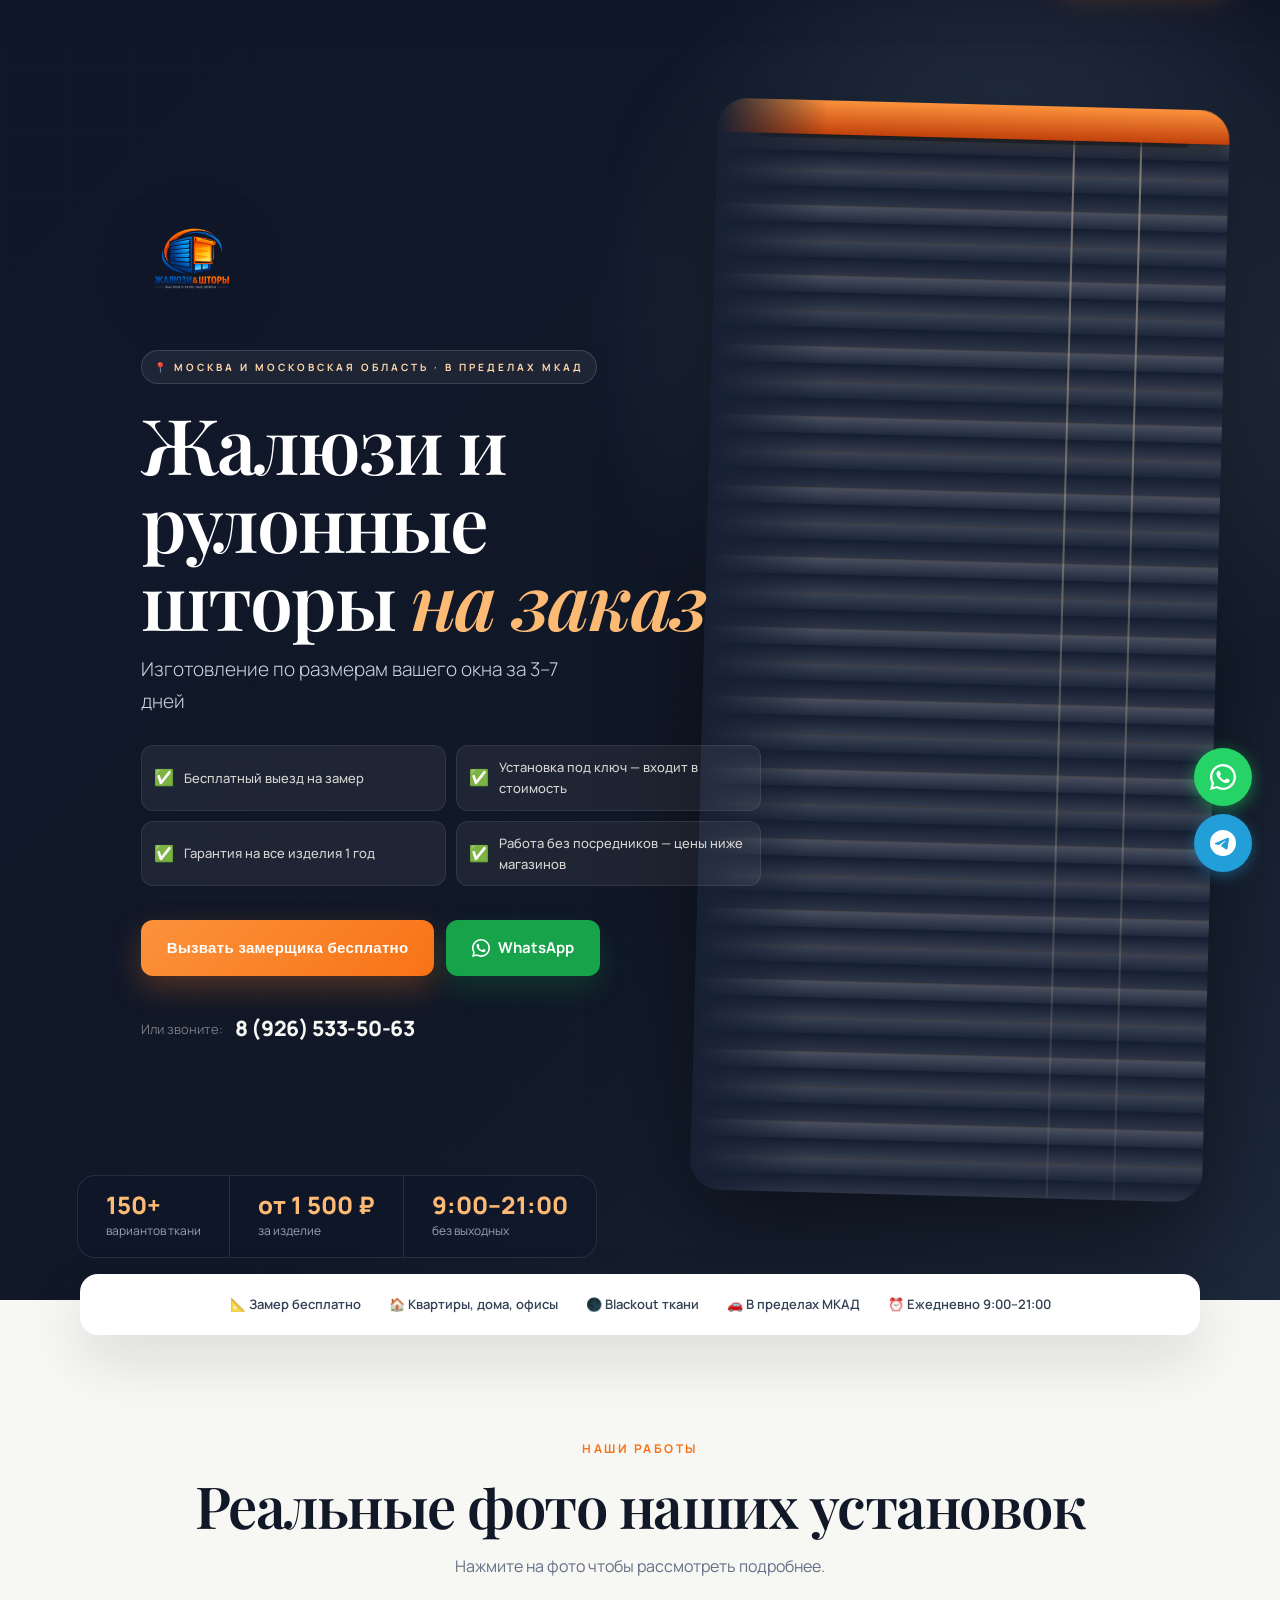
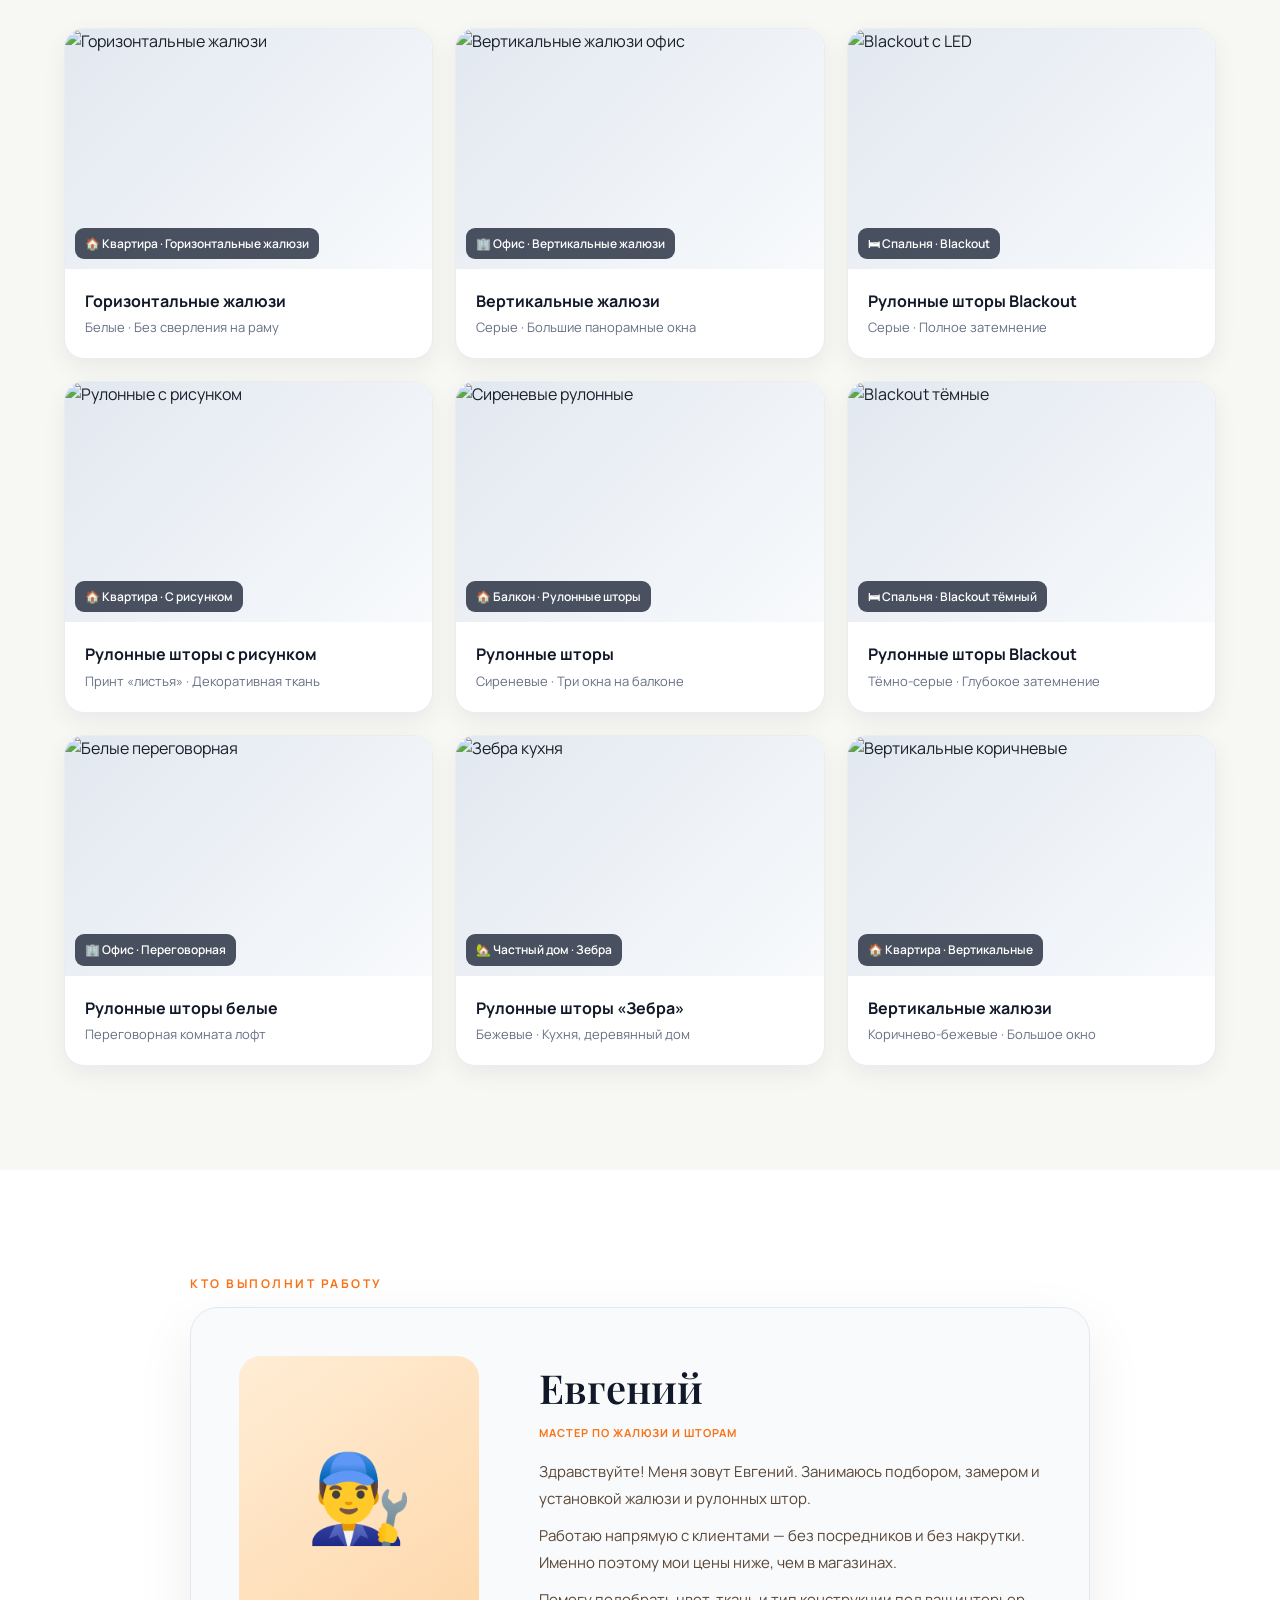
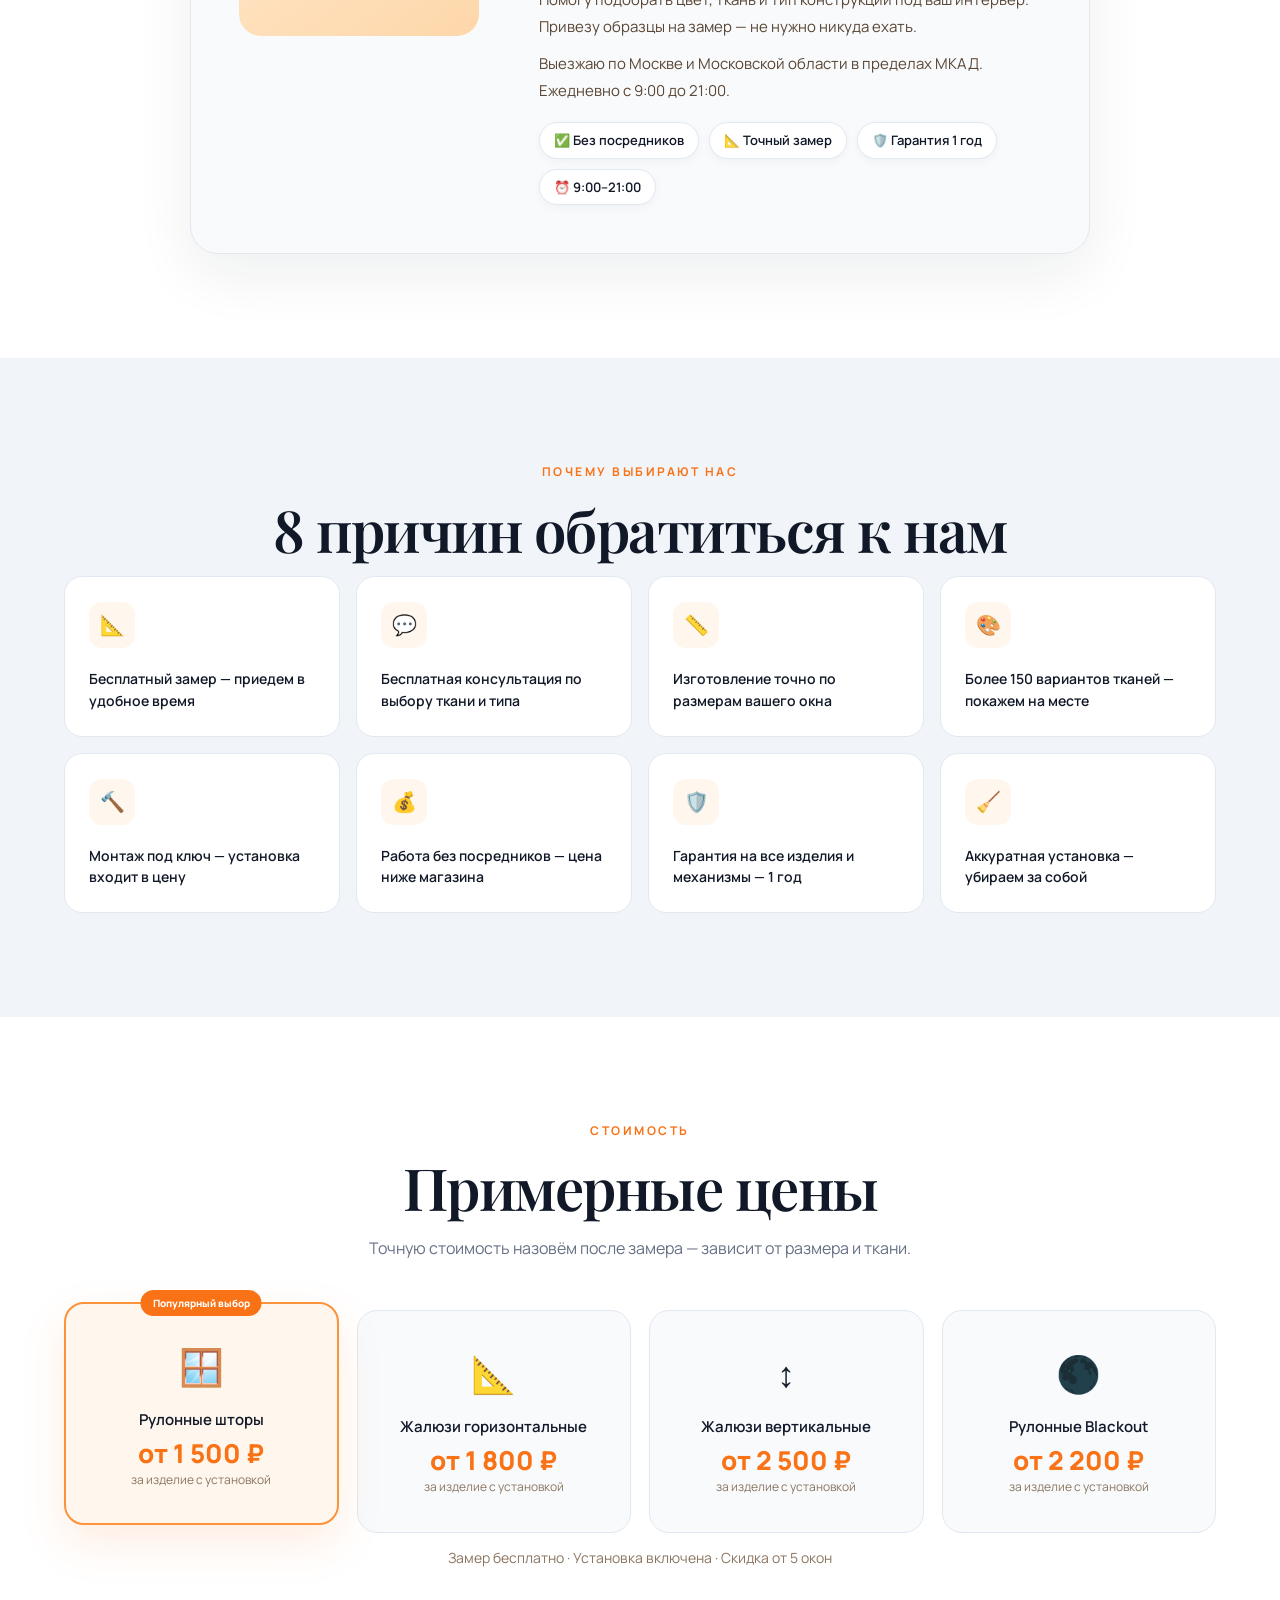
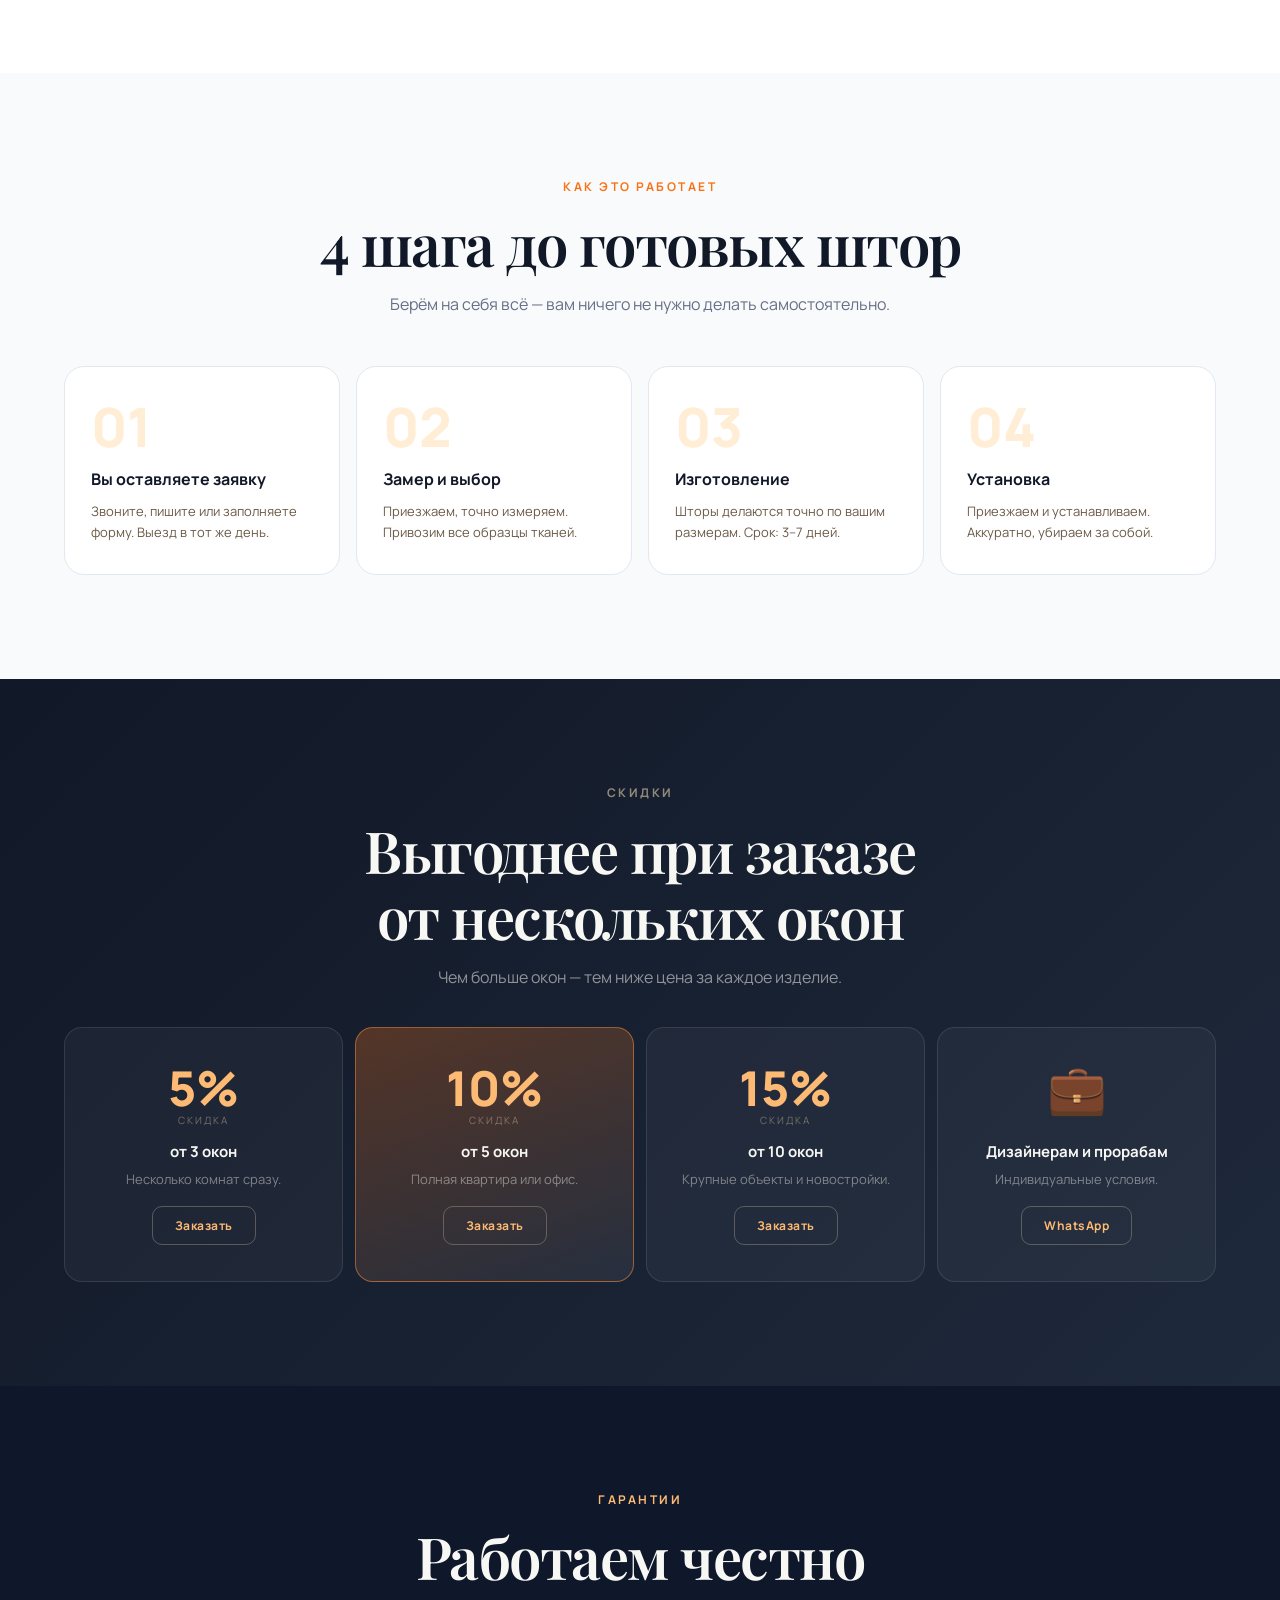
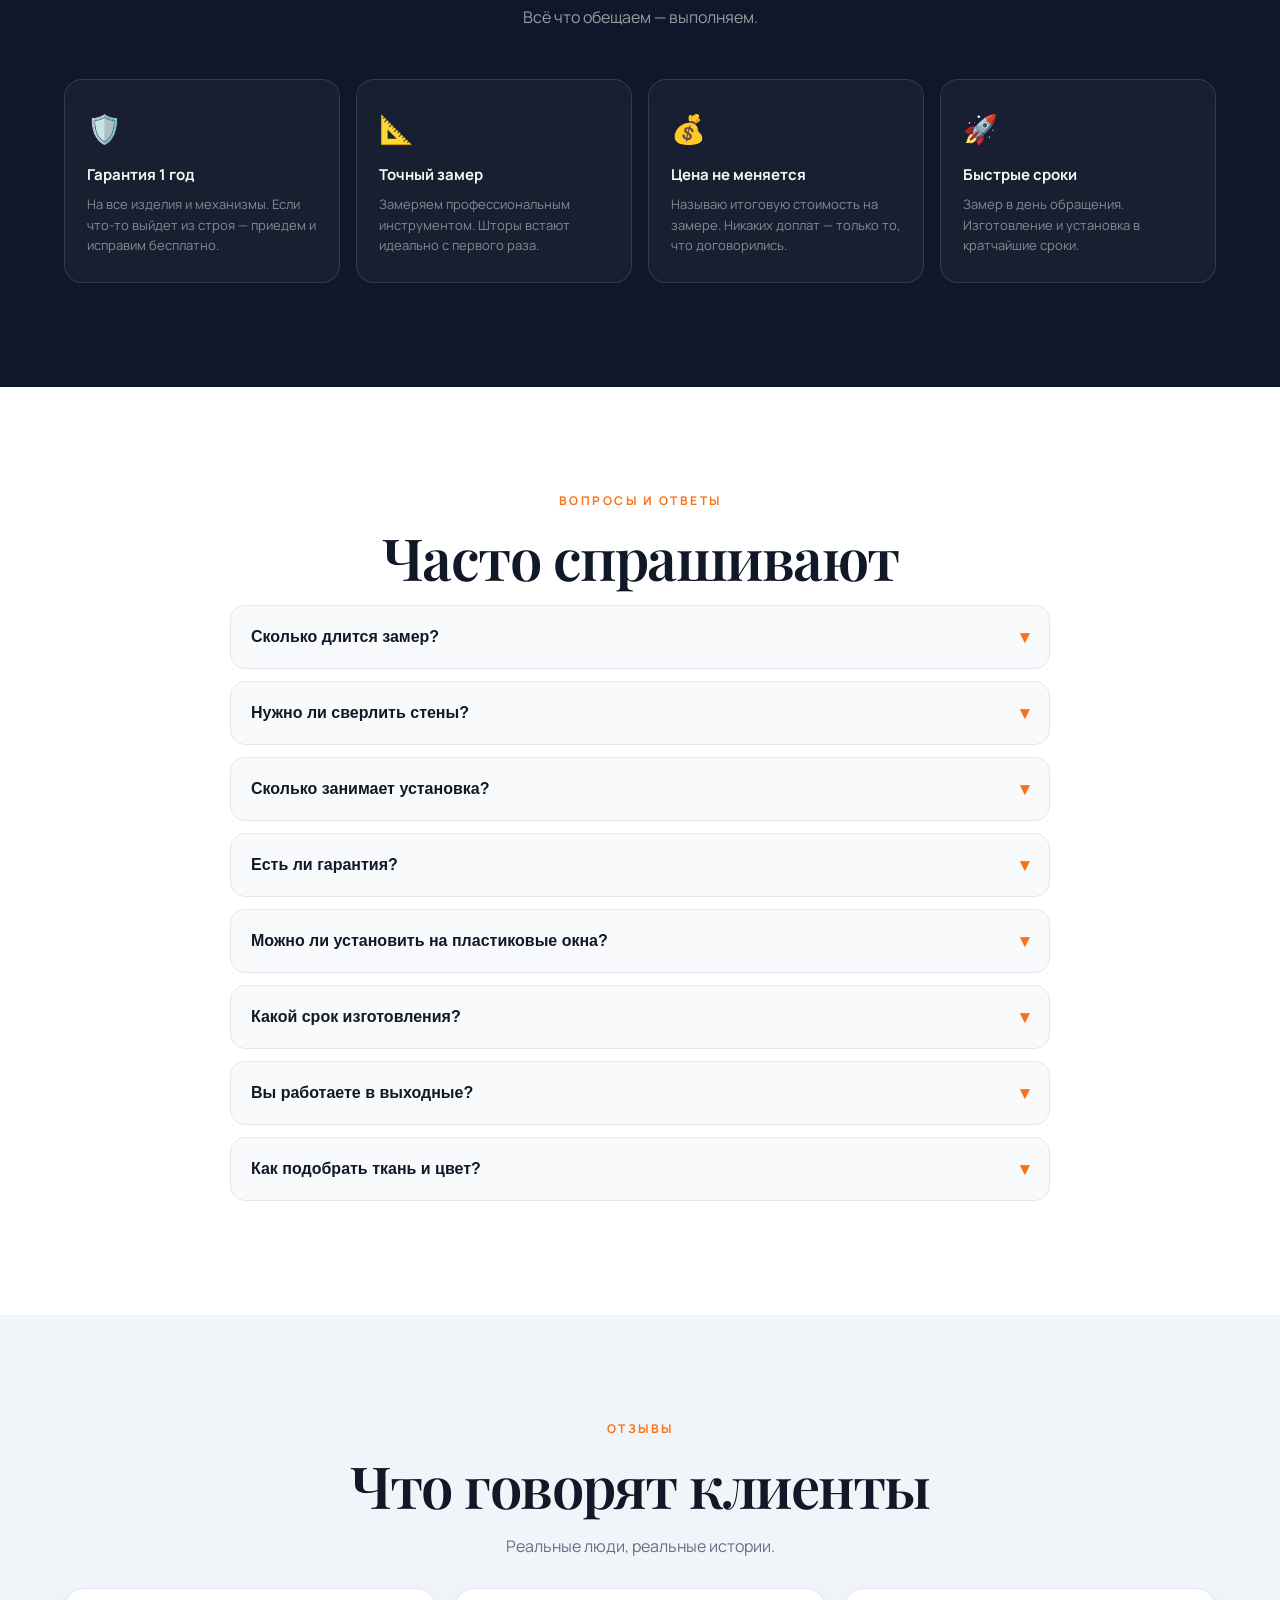
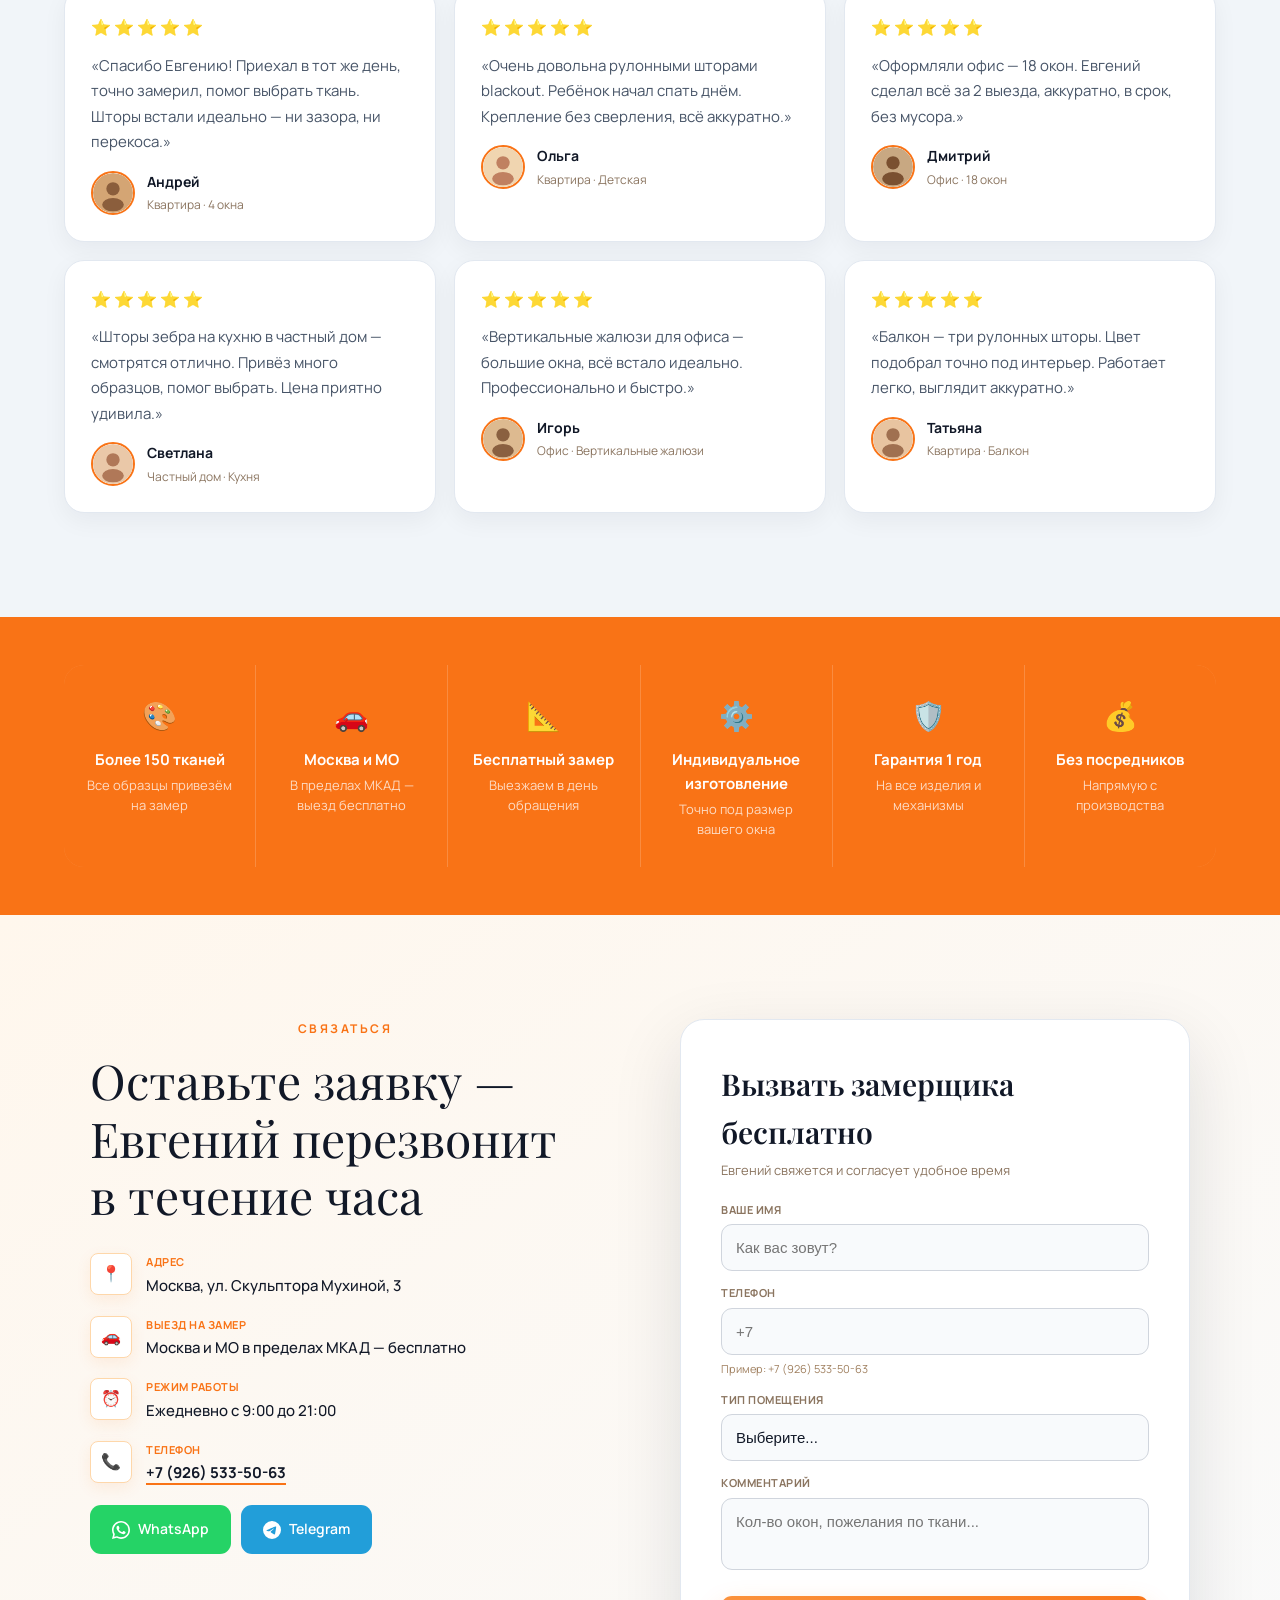
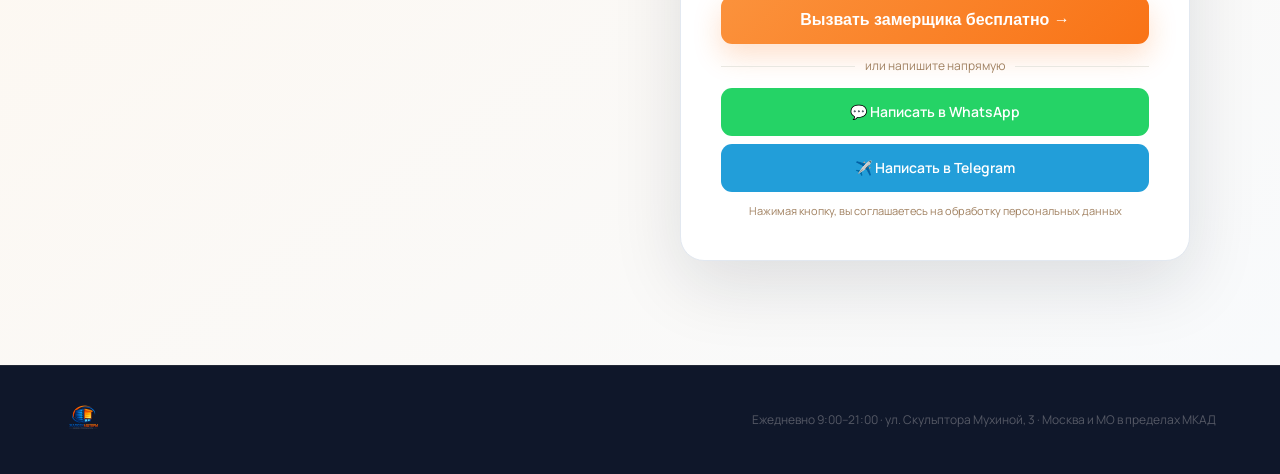
==== commit d66ff812: "Modernize curtain service landing page" ====
--- a/index.html
+++ b/index.html
@@ -18,7 +18,7 @@
 <noscript><div><img src="https://mc.yandex.ru/watch/109747590" style="position:absolute;left:-9999px;" alt=""/></div></noscript>
 <!-- /Яндекс Метрика -->
 
-<link href="https://fonts.googleapis.com/css2?family=Cormorant+Garamond:wght@300;400;600&family=Nunito:wght@300;400;600;700&display=swap" rel="stylesheet">
+<link href="https://fonts.googleapis.com/css2?family=Manrope:wght@400;500;600;700;800&family=Playfair+Display:ital,wght@0,500;0,600;1,500&display=swap" rel="stylesheet">
 <style>
 :root{
   --cream:#F2EDE4;
@@ -275,12 +275,129 @@
 .footer-logo img{height:40px;width:auto;object-fit:contain;}
 .footer-note{font-size:12px;color:rgba(247,243,238,.3);}
 
+/* ── MODERN VISUAL SYSTEM ── */
+:root{
+  --cream:#F7F7F4;
+  --warm:#E9E7E1;
+  --sand:#FDBA74;
+  --dark:#111827;
+  --mid:#1F2937;
+  --accent:#F97316;
+  --accent2:#EA580C;
+  --white:#FFFFFF;
+}
+body{font-family:'Manrope',sans-serif;background:#F7F7F4;color:#18202B;}
+body::selection{background:#FED7AA;color:#7C2D12;}
+section{padding:104px max(5vw,24px);}
+section:not(.hero)>*{max-width:1180px;margin-left:auto;margin-right:auto;}
+.sec-label{text-align:center;color:var(--accent);font-size:12px;letter-spacing:2.5px;margin-bottom:14px;}
+.sec-title{text-align:center;font-family:'Playfair Display',serif;font-size:clamp(34px,5vw,58px);font-weight:600;letter-spacing:-1.5px;}
+.sec-sub{text-align:center;max-width:620px;font-size:16px;color:#667085;margin:0 auto 48px;}
+
+.hdr{height:76px;padding:0 max(4vw,24px);background:rgba(17,24,39,.86);border-bottom:1px solid rgba(255,255,255,.1);box-shadow:0 10px 35px rgba(15,23,42,.18);}
+.hdr-logo img{height:50px;}
+.hdr-nav{display:flex;align-items:center;gap:28px;}
+.hdr-nav a{color:rgba(255,255,255,.72);font-size:13px;font-weight:700;text-decoration:none;transition:color .2s;}
+.hdr-nav a:hover{color:#fff;}
+.hdr-r{gap:18px;}
+.hdr-phone{font-size:14px;}
+.hdr-btn,.btn-accent{background:linear-gradient(135deg,#FB923C,#F97316);border-radius:12px;box-shadow:0 12px 30px rgba(249,115,22,.28);}
+.hdr-btn{padding:11px 20px;}
+
+.hero{min-height:940px;background:radial-gradient(circle at 78% 25%,#334155 0,transparent 30%),linear-gradient(135deg,#0F172A 0%,#111827 60%,#1E293B 100%);}
+.hero-pattern{opacity:.35;background-image:linear-gradient(rgba(255,255,255,.035) 1px,transparent 1px),linear-gradient(90deg,rgba(255,255,255,.035) 1px,transparent 1px);background-size:64px 64px;mask-image:linear-gradient(to right,#000,transparent);}
+.blind-scene{right:5vw;top:8%;bottom:8%;width:40%;border-radius:30px;box-shadow:0 40px 100px rgba(0,0,0,.45);background:#172033;transform:rotate(1.5deg);}
+.blind-scene::before{width:110px;background:linear-gradient(90deg,#172033,transparent);}
+.blind-box{height:34px;background:linear-gradient(180deg,#FB923C,#C2410C);}
+.blind-fabric,.blind-cord,.blind-cord2{top:34px;}
+.slat{background:linear-gradient(180deg,rgba(255,255,255,.22),rgba(148,163,184,.08) 47%,rgba(15,23,42,.32) 49%,rgba(255,255,255,.12));}
+.slat:nth-child(even){background:linear-gradient(180deg,rgba(255,255,255,.16),rgba(100,116,139,.08) 47%,rgba(15,23,42,.25) 49%,rgba(255,255,255,.09));}
+.hero-content{padding:110px 40px 150px max(6vw,28px);max-width:760px;}
+.hero-logo img{height:104px;filter:drop-shadow(0 12px 35px rgba(0,0,0,.24));}
+.hero-geo{display:inline-flex;padding:8px 12px;border:1px solid rgba(255,255,255,.14);border-radius:999px;background:rgba(255,255,255,.06);backdrop-filter:blur(12px);font-size:10px;color:#FED7AA;}
+.hero h1{font-family:'Playfair Display',serif;font-size:clamp(46px,6vw,78px);font-weight:600;letter-spacing:-2px;line-height:1.02;color:#fff;}
+.hero h1 em{color:#FDBA74;}
+.hero-sub{font-size:19px;color:#CBD5E1;}
+.hero-checks{display:grid;grid-template-columns:repeat(2,minmax(0,1fr));gap:10px;margin-bottom:34px;max-width:620px;}
+.hc{padding:11px 12px;border-radius:12px;background:rgba(255,255,255,.06);border:1px solid rgba(255,255,255,.08);font-size:13px;backdrop-filter:blur(8px);}
+.btn-accent,.btn-wa{padding:16px 26px;border-radius:12px;}
+.btn-wa{background:#16A34A;box-shadow:0 12px 28px rgba(22,163,74,.2);}
+.hero-phone-num{font-size:21px;}
+.hero-stats{left:max(6vw,28px);bottom:42px;gap:0;border:1px solid rgba(255,255,255,.1);background:rgba(15,23,42,.55);backdrop-filter:blur(18px);border-radius:18px;width:max-content;overflow:hidden;}
+.stat{padding:17px 28px;border-right:1px solid rgba(255,255,255,.1);}.stat:last-child{border-right:0;}
+.stat-num{font-family:'Manrope',sans-serif;font-weight:800;font-size:24px;color:#FDBA74;}
+.stat-label{color:#94A3B8;}
+.badges{position:relative;z-index:3;margin:-26px auto 0;max-width:1120px;border-radius:18px;background:#fff;padding:20px 26px;box-shadow:0 24px 60px rgba(15,23,42,.12);gap:28px;}
+.badge{color:#334155;font-size:13px;}
+
+.works{background:#F7F7F4;}
+.works-grid{grid-template-columns:repeat(3,1fr);gap:22px;}
+.work-card{background:#fff;border:1px solid #EAECF0;border-radius:20px;box-shadow:0 8px 24px rgba(15,23,42,.06);}
+.work-card:hover{transform:translateY(-8px);box-shadow:0 24px 50px rgba(15,23,42,.14);}
+.work-img{height:240px;background:linear-gradient(135deg,#E2E8F0,#F8FAFC);}
+.work-tag{border-radius:9px;background:rgba(15,23,42,.74);padding:6px 10px;}
+.work-info{padding:20px;}.work-title{font-size:16px;}.work-note{font-size:13px;color:#667085;}
+.master{background:#fff;}
+.master .sec-label{text-align:left;max-width:900px;}
+.master-inner{max-width:900px!important;grid-template-columns:240px 1fr;gap:60px;padding:48px;border-radius:28px;background:#F8FAFC;border:1px solid #E2E8F0;box-shadow:0 20px 60px rgba(15,23,42,.07);}
+.master-photo{width:240px;height:280px;border:0;border-radius:22px;background:linear-gradient(145deg,#FFEDD5,#FED7AA);font-size:86px;}
+.master-name{font-family:'Playfair Display',serif;font-size:40px;}.master-role{font-size:11px;}.mbadge{border:1px solid #E2E8F0;box-shadow:0 3px 10px rgba(15,23,42,.04);}
+.adv{background:#F1F5F9;}
+.adv-grid{grid-template-columns:repeat(4,1fr);gap:16px;}
+.adv-item{display:block;min-height:160px;padding:24px;border:1px solid #E2E8F0;border-left:1px solid #E2E8F0;border-radius:18px;background:#fff;transition:.25s;}
+.adv-item:hover{transform:translateY(-5px);border-color:#FDBA74;box-shadow:0 16px 35px rgba(15,23,42,.08);}
+.adv-icon{display:flex;width:46px;height:46px;align-items:center;justify-content:center;border-radius:13px;background:#FFF7ED;margin-bottom:20px;}
+.adv-text{font-size:14px;line-height:1.55;}
+.prices{background:#fff;}.prices-grid{grid-template-columns:repeat(4,1fr);gap:18px;}
+.price-card{padding:34px 20px;border-radius:20px;border:1px solid #E2E8F0;background:#F8FAFC;}
+.price-card.hot{position:relative;background:#FFF7ED;border-color:#FB923C;transform:translateY(-8px);box-shadow:0 18px 45px rgba(249,115,22,.13);}
+.price-card.hot::before{content:'Популярный выбор';position:absolute;top:-14px;left:50%;transform:translateX(-50%);background:#F97316;color:#fff;padding:5px 12px;border-radius:999px;font-size:10px;font-weight:800;white-space:nowrap;}
+.price-val{font-family:'Manrope',sans-serif;font-size:26px;font-weight:800;}
+.steps-bg{background:#F8FAFC;}.steps-grid{grid-template-columns:repeat(4,1fr);gap:16px;}
+.step{position:relative;padding:32px 26px;border-radius:20px;background:#fff;border:1px solid #E2E8F0;overflow:hidden;}
+.step-num{font-family:'Manrope',sans-serif;font-size:54px;font-weight:800;color:#FFEDD5;}.step h3{font-size:16px;}.step:hover{background:#FFF7ED;}
+.disc{background:linear-gradient(135deg,#111827,#1E293B);}.disc-grid{grid-template-columns:repeat(4,1fr);gap:12px;background:transparent;}
+.dc{border:1px solid rgba(255,255,255,.1);border-radius:18px;background:rgba(255,255,255,.04);}.dc.feat{background:linear-gradient(160deg,rgba(249,115,22,.28),rgba(255,255,255,.06));border-color:rgba(251,146,60,.5);}
+.dc-pct{font-family:'Manrope',sans-serif;font-size:48px;font-weight:800;color:#FDBA74;}.dc-btn{border-radius:10px;}
+.adv-dark{background:#0F172A;}.adv-dark-grid{grid-template-columns:repeat(4,1fr);gap:16px;}.adv-dark-card{border-radius:18px;background:rgba(255,255,255,.035);}
+.faq{background:#fff;}.faq-list{max-width:820px!important;}.faq-item{margin-bottom:10px;border:1px solid #E2E8F0;border-radius:15px;padding:0 20px;background:#F8FAFC;}.faq-q{padding:20px 0;}.faq-a{color:#667085;}
+.reviews{background:#F1F5F9;}.reviews-grid{grid-template-columns:repeat(3,1fr);gap:18px;}.review-card{background:#fff;border:1px solid #E2E8F0;border-radius:20px;padding:26px;box-shadow:0 8px 24px rgba(15,23,42,.05);}.r-stars{font-size:16px;}.r-text{font-style:normal;color:#475467;}
+.trust{background:#F97316;padding-top:48px;padding-bottom:48px;}.trust-grid{grid-template-columns:repeat(6,1fr);gap:1px;background:rgba(255,255,255,.18);border-radius:20px;overflow:hidden;}.trust-item{background:#F97316;padding:28px 16px;}
+.contact{background:linear-gradient(145deg,#FFF7ED,#F8FAFC);}.contact-grid{max-width:1100px!important;gap:80px;}.contact-info h2{font-family:'Playfair Display',serif;font-size:48px;}.cdet-i{background:#fff;border:1px solid #FED7AA;box-shadow:0 5px 15px rgba(249,115,22,.09);}.form-card{border:1px solid #E2E8F0;border-radius:24px;padding:40px;box-shadow:0 24px 70px rgba(15,23,42,.12);}.form-title{font-family:'Playfair Display',serif;font-size:30px;}.fg input,.fg select,.fg textarea{border:1px solid #D0D5DD;border-radius:11px;background:#F8FAFC;padding:14px;}.form-submit,.fwa,.ftg,.cwa,.ctg{border-radius:11px;}.form-submit{background:linear-gradient(135deg,#FB923C,#F97316);box-shadow:0 12px 28px rgba(249,115,22,.22);}
+footer{padding:34px max(5vw,24px);background:#0F172A;}.float-btns{bottom:28px;right:28px;}.fb{width:58px;height:58px;}
+:focus-visible{outline:3px solid #FDBA74;outline-offset:3px;}
+
+@media(max-width:1050px){
+  .hdr-nav{display:none}.works-grid,.reviews-grid{grid-template-columns:repeat(2,1fr)}
+  .adv-grid,.prices-grid,.steps-grid,.disc-grid,.adv-dark-grid{grid-template-columns:repeat(2,1fr)}
+  .trust-grid{grid-template-columns:repeat(3,1fr)}
+}
+
 @media(max-width:900px){
   .master-inner{grid-template-columns:1fr;}
   .master-photo{width:140px;height:140px;font-size:52px;}
 }
 @media(max-width:768px){
-  .hero-content{padding:80px 22px 100px;}
+  .hero{min-height:980px;}
+  .hero-content{padding:76px 22px 210px;}
+  .hero h1{font-size:clamp(40px,12vw,58px);letter-spacing:-1.2px;}
+  .hero-checks{grid-template-columns:1fr;}
+  .hero-logo img{height:82px;}
+  .hero-stats{left:22px;right:22px;bottom:24px;width:auto;display:grid;grid-template-columns:1fr;gap:0;}
+  .stat{padding:10px 18px;border-right:0;border-bottom:1px solid rgba(255,255,255,.1);}
+  .stat:last-child{border-bottom:0;}
+  .stat-num{font-size:20px;}
+  .blind-scene{width:60%;opacity:.22;right:-18%;}
+  .badges{margin:-18px 16px 0;border-radius:15px;justify-content:flex-start;}
+  .works-grid,.adv-grid,.prices-grid,.steps-grid,.disc-grid,.adv-dark-grid,.reviews-grid,.trust-grid{grid-template-columns:1fr;}
+  .master-inner{padding:26px;}
+  .master-photo{width:100%;height:210px;}
+  .price-card.hot{transform:none;}
+  .contact-info h2{font-size:38px;}
+  .hdr-phone{display:none;}
+  .hdr-btn{padding:10px 13px;font-size:11px;}
+  .float-btns{right:16px;bottom:16px;}
+  .fb{width:52px;height:52px;}
   .hero-stats{left:22px;bottom:24px;gap:18px;}
   .blind-scene{width:50%;opacity:.45;}
   section{padding:52px 22px;}
@@ -301,6 +418,12 @@
 <!-- STICKY HEADER -->
 <div class="hdr" id="hdr">
   <div class="hdr-logo"><img src="[data-uri]" alt="Жалюзи и шторы MSK"></div>
+  <nav class="hdr-nav" aria-label="Основная навигация">
+    <a href="#works">Работы</a>
+    <a href="#prices">Цены</a>
+    <a href="#steps">Как работаем</a>
+    <a href="#reviews">Отзывы</a>
+  </nav>
   <div class="hdr-r">
     <a href="tel:+79265335063" class="hdr-phone">+7 (926) 533-50-63</a>
     <a href="#contact" class="hdr-btn">Вызвать замерщика</a>
@@ -364,7 +487,7 @@
 </div>
 
 <!-- НАШИ РАБОТЫ -->
-<section class="works">
+<section class="works" id="works">
   <div class="sec-label">Наши работы</div>
   <div class="sec-title">Реальные фото наших установок</div>
   <p class="sec-sub">Нажмите на фото чтобы рассмотреть подробнее.</p>
@@ -431,7 +554,7 @@
 </section>
 
 <!-- ЦЕНЫ -->
-<section class="prices">
+<section class="prices" id="prices">
   <div class="sec-label">Стоимость</div>
   <div class="sec-title">Примерные цены</div>
   <p class="sec-sub">Точную стоимость назовём после замера — зависит от размера и ткани.</p>
@@ -445,7 +568,7 @@
 </section>
 
 <!-- КАК РАБОТАЕМ -->
-<section class="steps-bg">
+<section class="steps-bg" id="steps">
   <div class="sec-label">Как это работает</div>
   <div class="sec-title">4 шага до готовых штор</div>
   <p class="sec-sub">Берём на себя всё — вам ничего не нужно делать самостоятельно.</p>
@@ -500,7 +623,7 @@
 </section>
 
 <!-- ОТЗЫВЫ -->
-<section class="reviews">
+<section class="reviews" id="reviews">
   <div class="sec-label">Отзывы</div>
   <div class="sec-title">Что говорят клиенты</div>
   <p class="sec-sub" style="margin-bottom:28px">Реальные люди, реальные истории.</p>
@@ -580,8 +703,6 @@
 </div>
 
 <script>
-var TG_TOKEN='8661046600:AAHKkAtsS8C1530-g3MOjwoB2vZP3C4kFmc';
-var TG_CHAT='249828738';
 var FS='https://formspree.io/f/xwvjvobk';
 
 function openWA(){window.open('https://wa.me/79265335063?text='+encodeURIComponent('Здравствуйте, Евгений! Хочу заказать замер штор'),'_blank','noopener,noreferrer');}
@@ -619,21 +740,8 @@
   var fd=new FormData();
   fd.append('name',n);fd.append('phone',p);fd.append('type',t);fd.append('comment',c||'нет');
   fetch(FS,{method:'POST',body:fd,headers:{'Accept':'application/json'}})
-    .then(function(r){if(!r.ok)throw new Error();sendTG(n,p,t,c);})
-    .catch(function(){sendTG(n,p,t,c);});
-}
-function sendTG(n,p,t,c){
-  fetch('https://api.telegram.org/bot'+TG_TOKEN+'/sendMessage',{
-    method:'POST',headers:{'Content-Type':'application/json'},
-    body:JSON.stringify({chat_id:TG_CHAT,text:'🪟 <b>Новая заявка с сайта</b>\n\n👤 '+n+'\n📞 '+p+'\n🏠 '+t+'\n💬 '+(c||'нет')+'\n\n⏰ '+new Date().toLocaleString('ru-RU',{timeZone:'Europe/Moscow'}),parse_mode:'HTML'})
-  }).then(function(){
-    document.getElementById('fc').style.display='none';
-    document.getElementById('fok').style.display='block';
-  }).catch(function(){
-    document.getElementById('ss').textContent='Ошибка. Напишите нам напрямую в WhatsApp или Telegram.';
-    document.getElementById('fsb').disabled=false;
-    document.getElementById('fsb').textContent='Вызвать замерщика бесплатно →';
-  });
+    .then(function(r){if(!r.ok)throw new Error();document.getElementById('fc').style.display='none';document.getElementById('fok').style.display='block';})
+    .catch(function(){s.textContent='Ошибка. Напишите нам напрямую в WhatsApp или Telegram.';b.disabled=false;b.textContent='Вызвать замерщика бесплатно →';});
 }
 
 var lbData=[
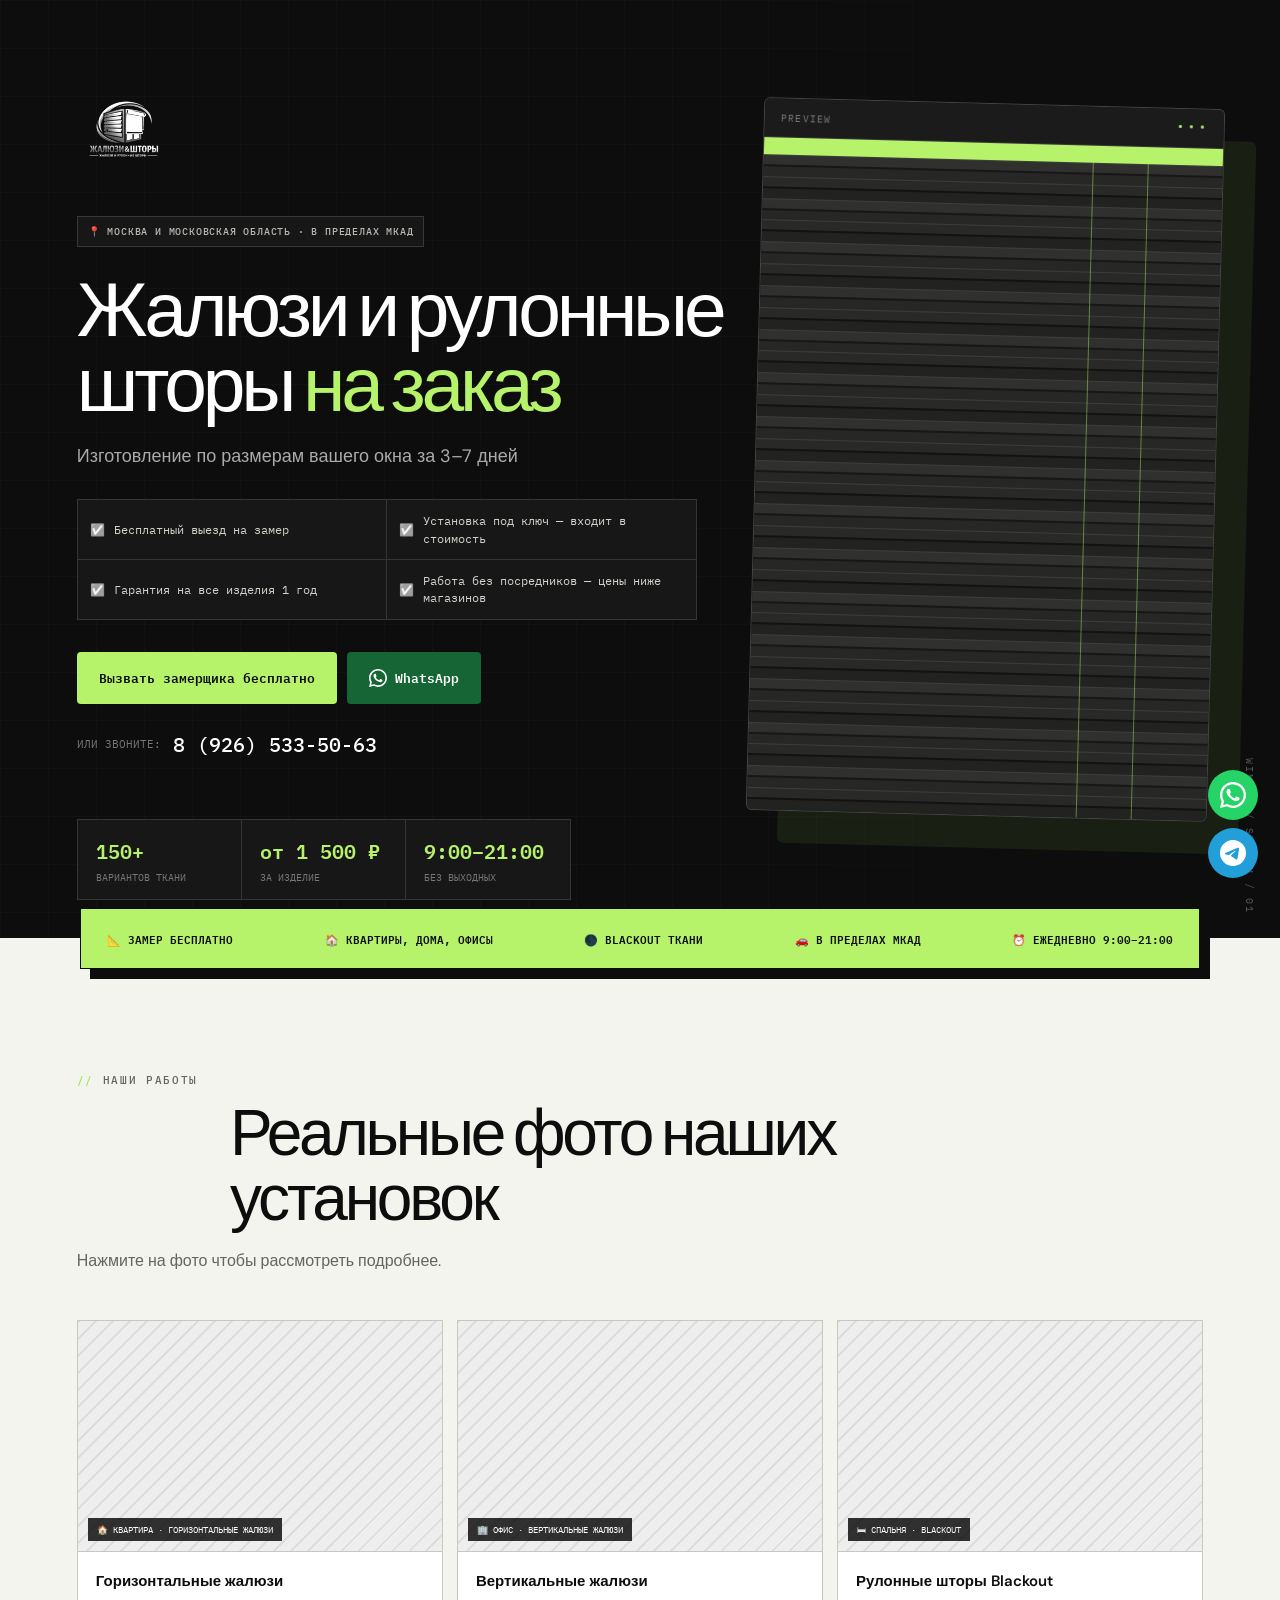
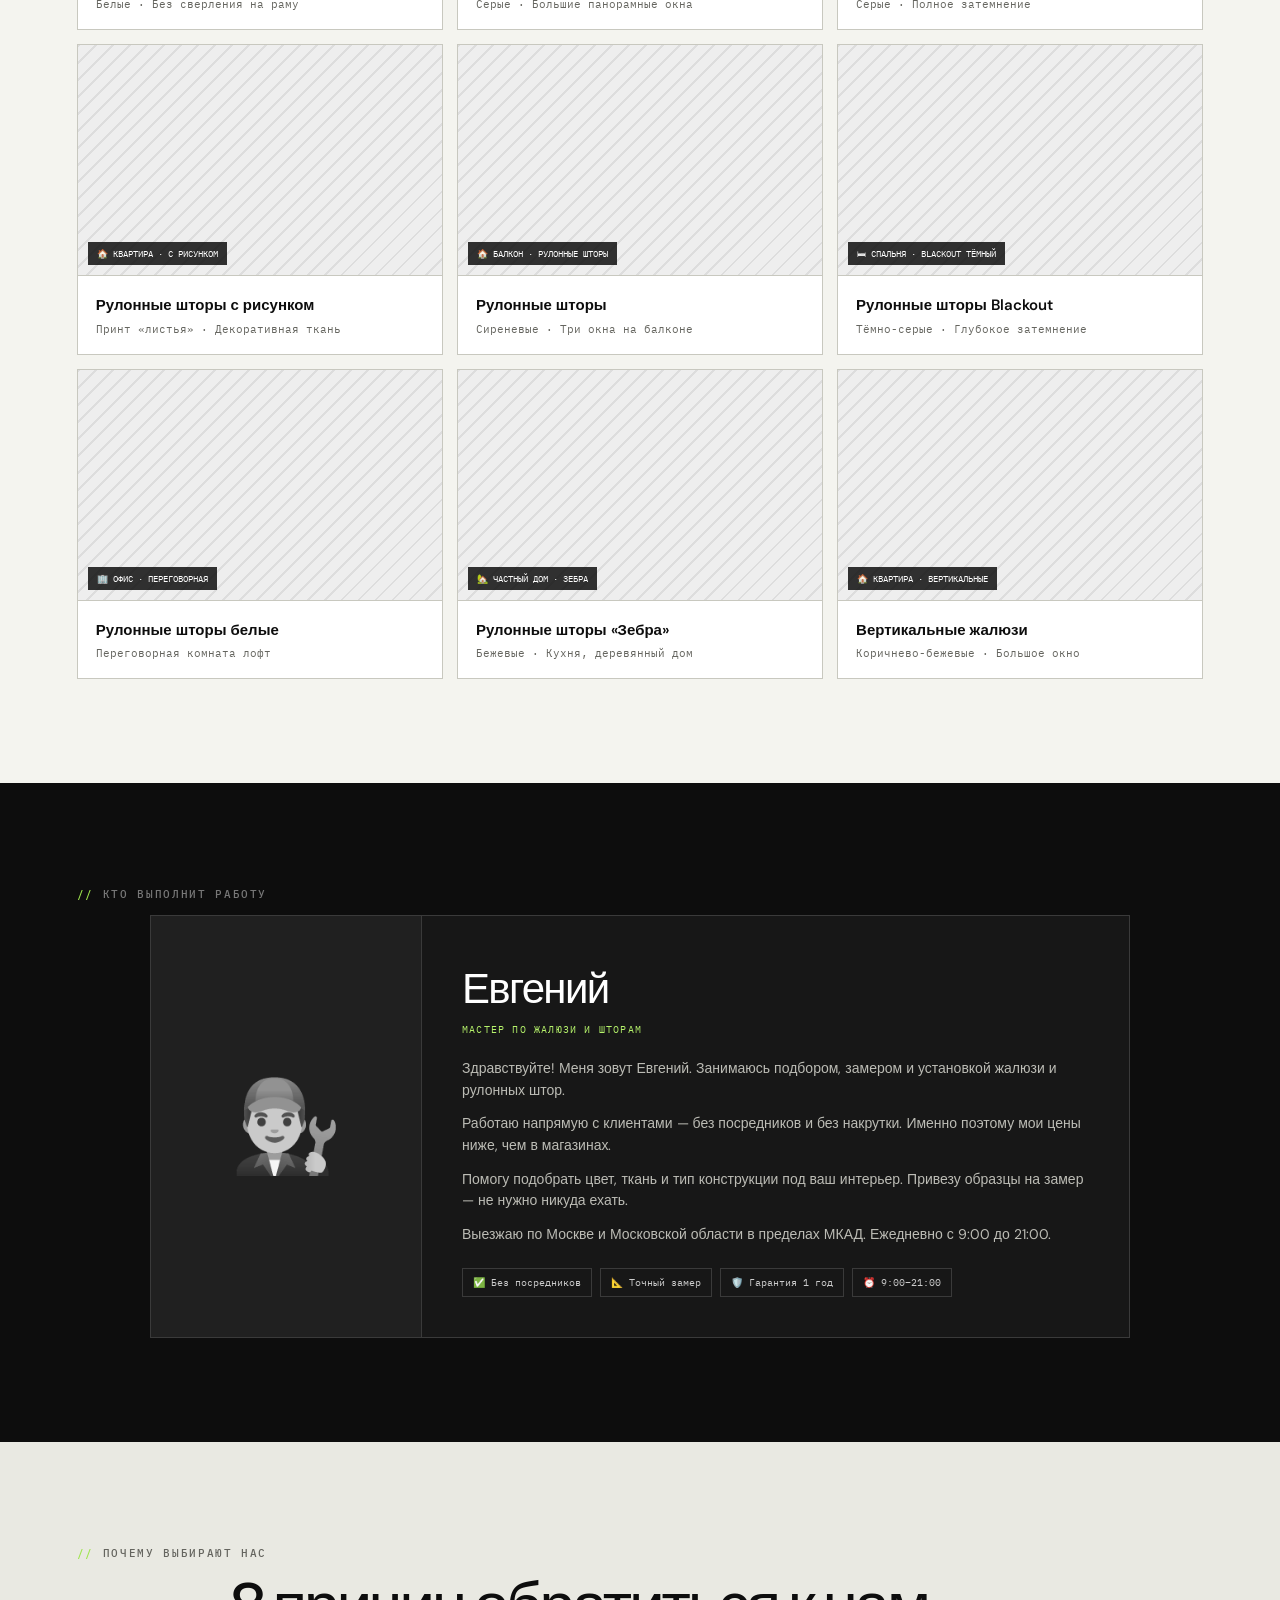
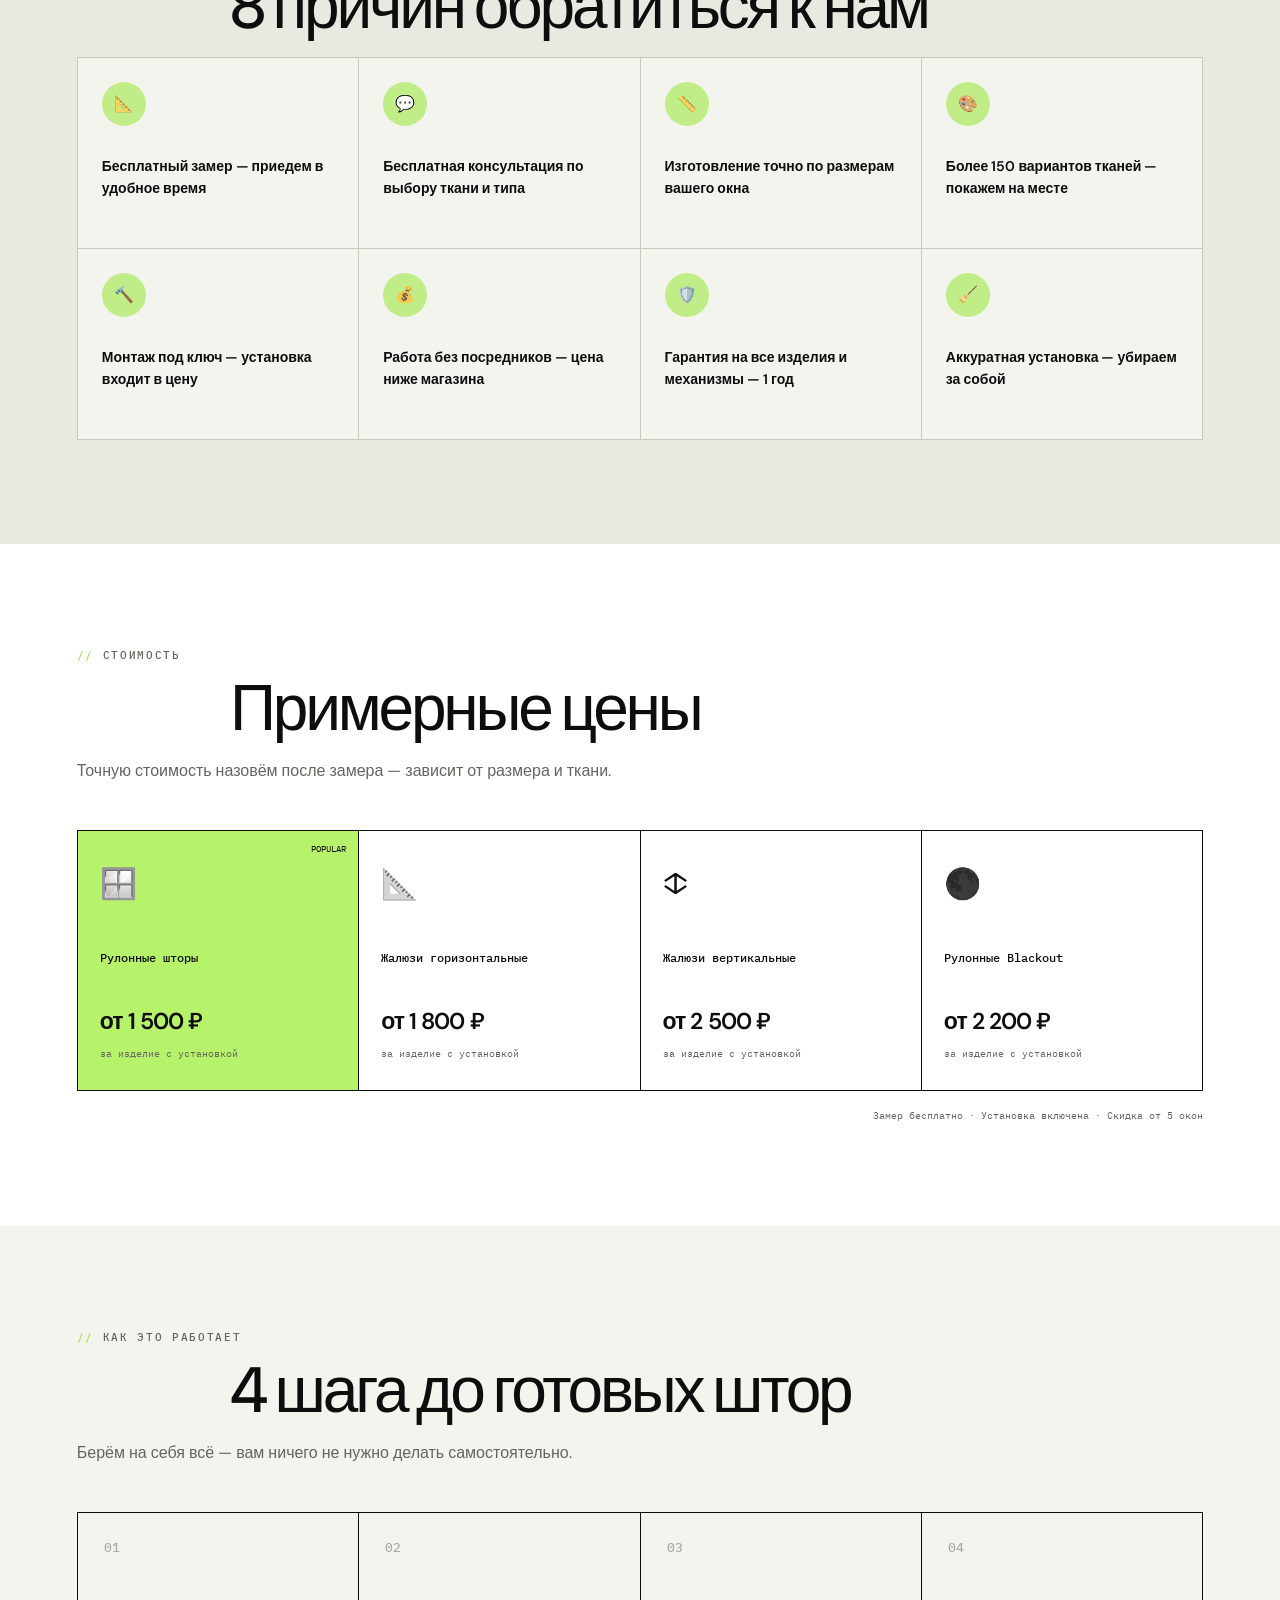
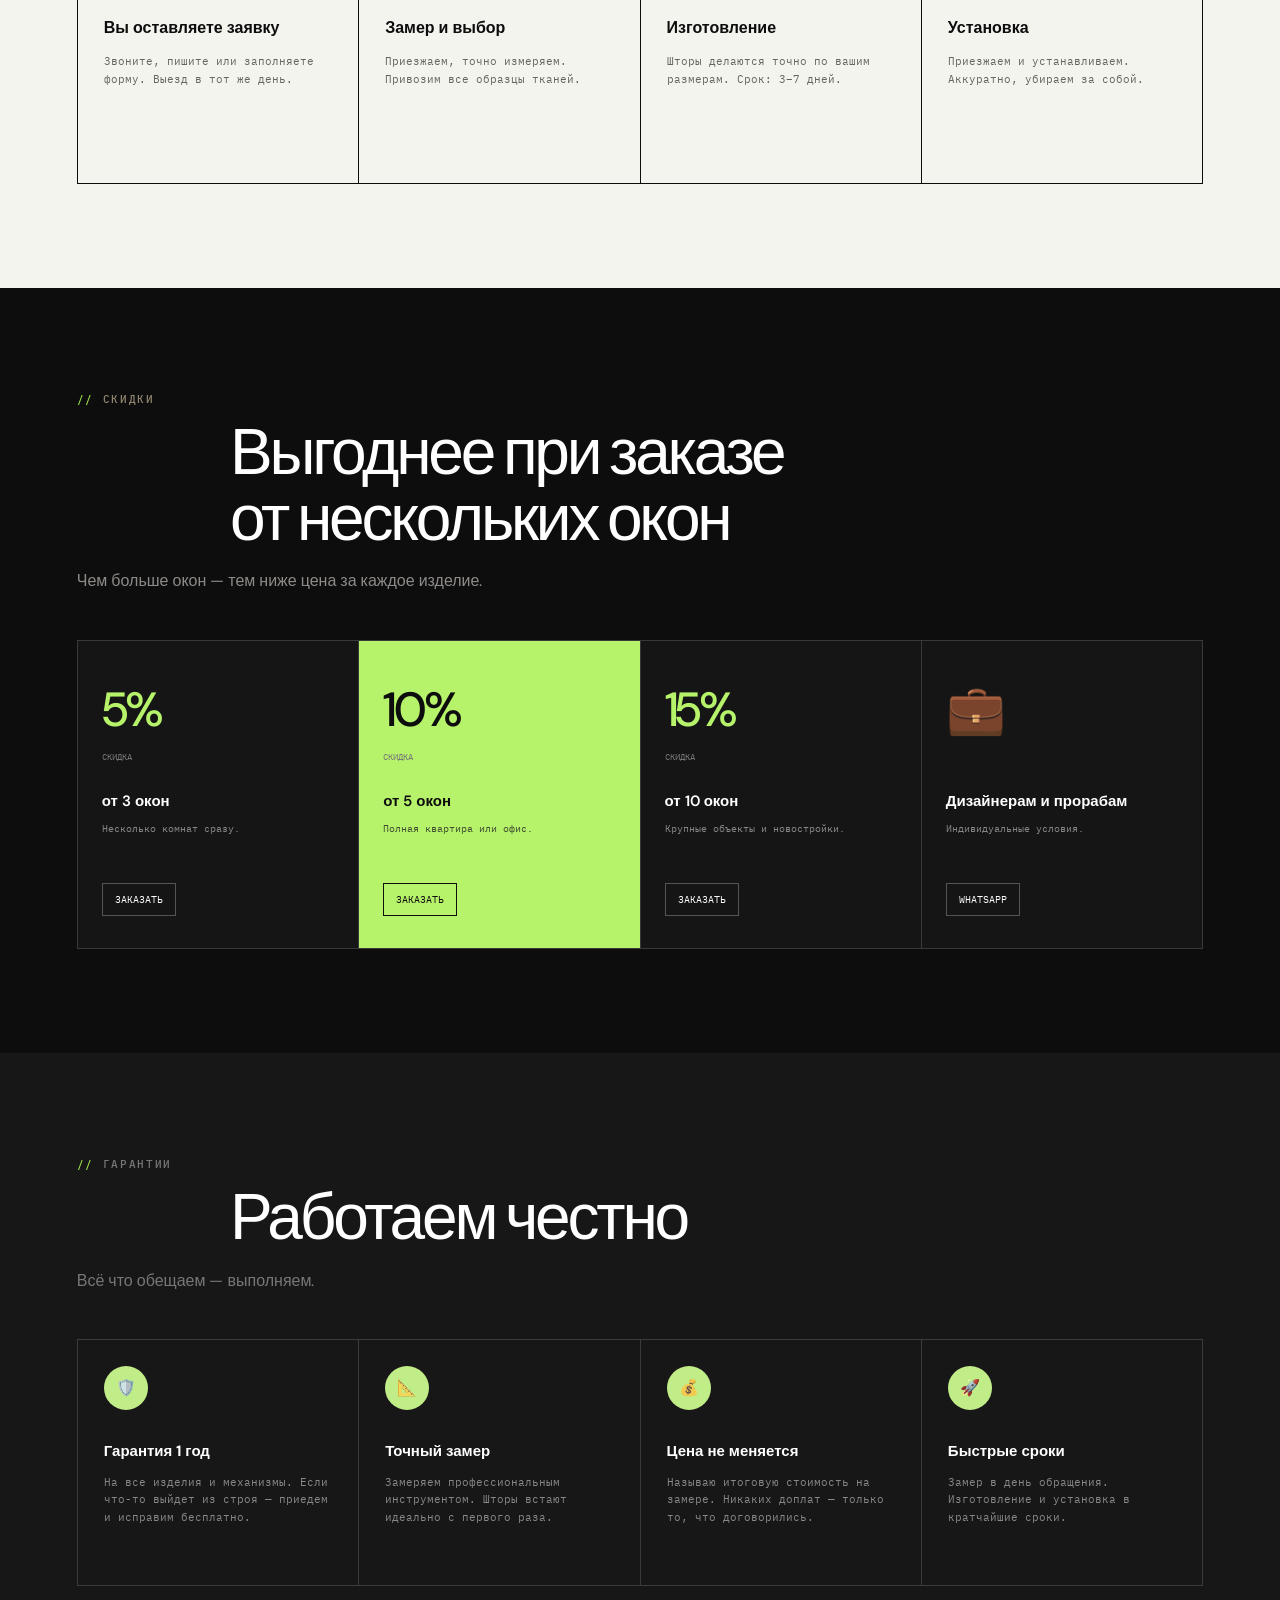
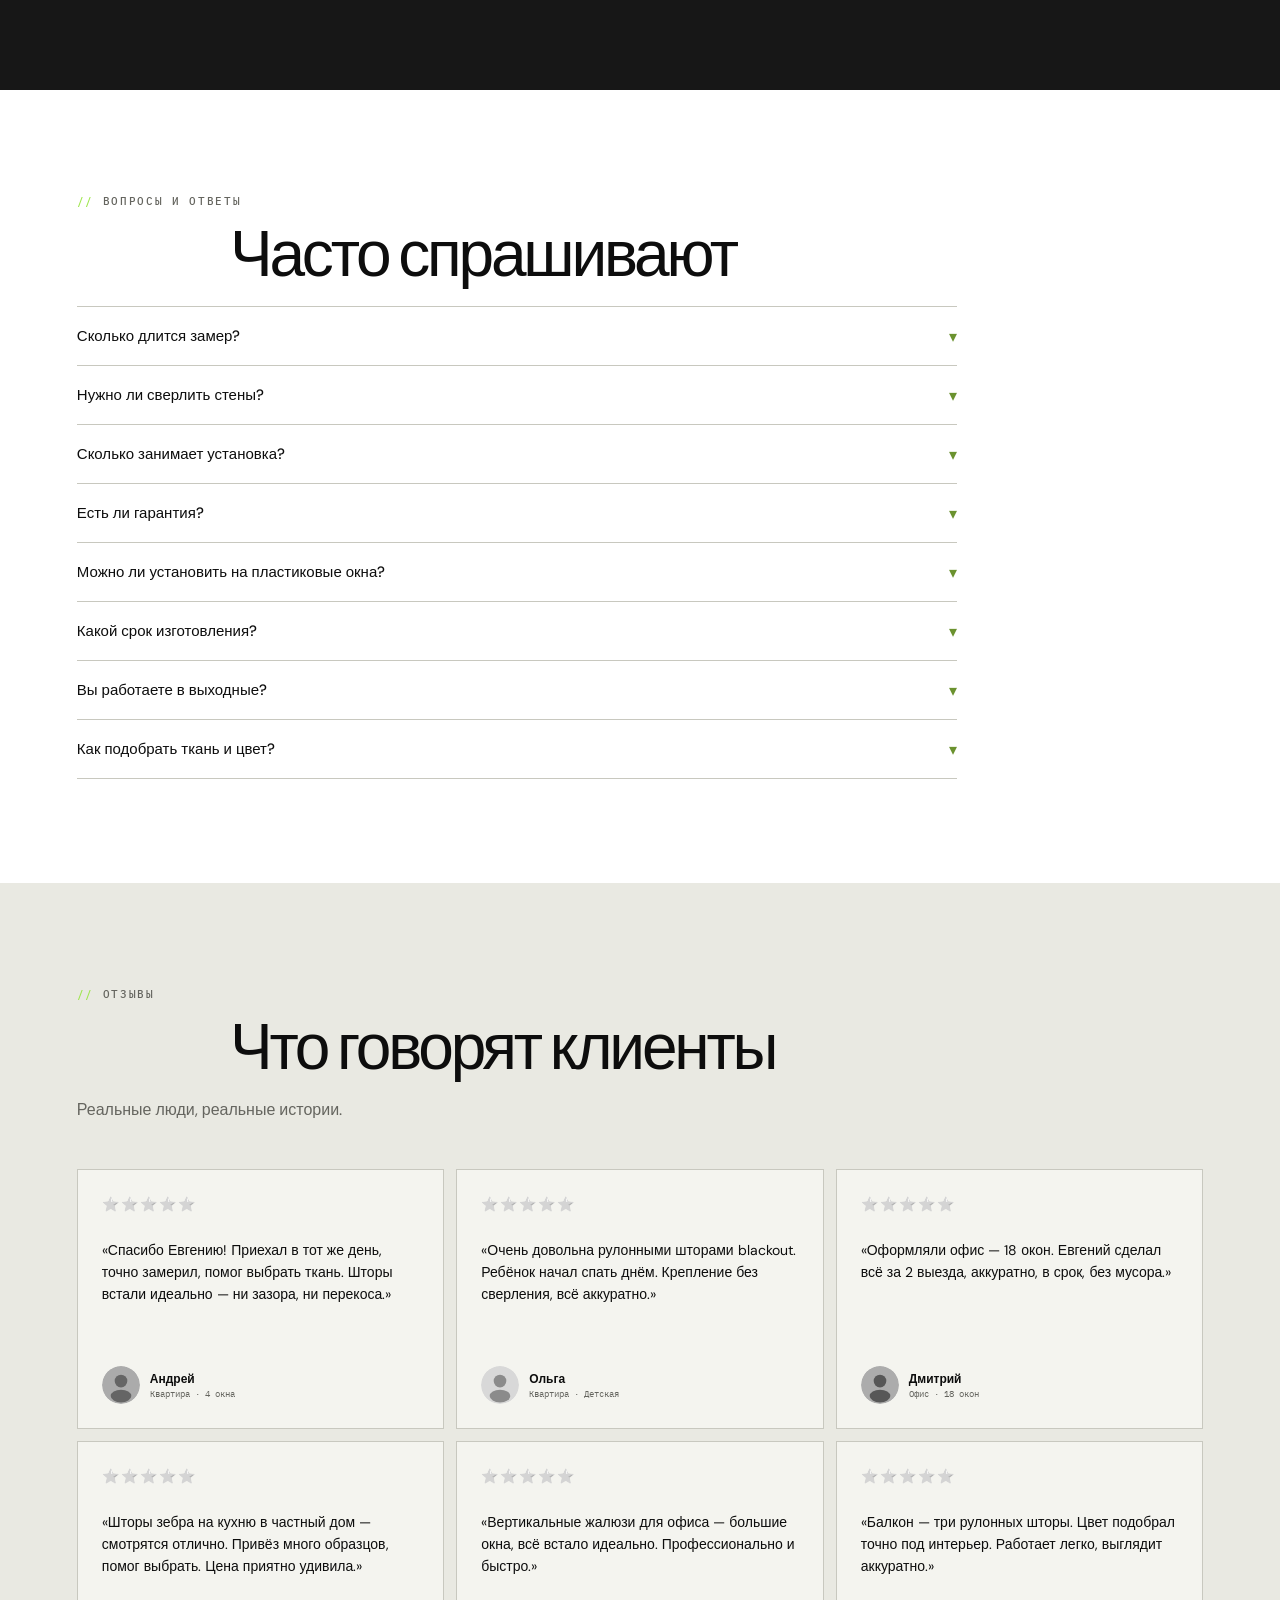
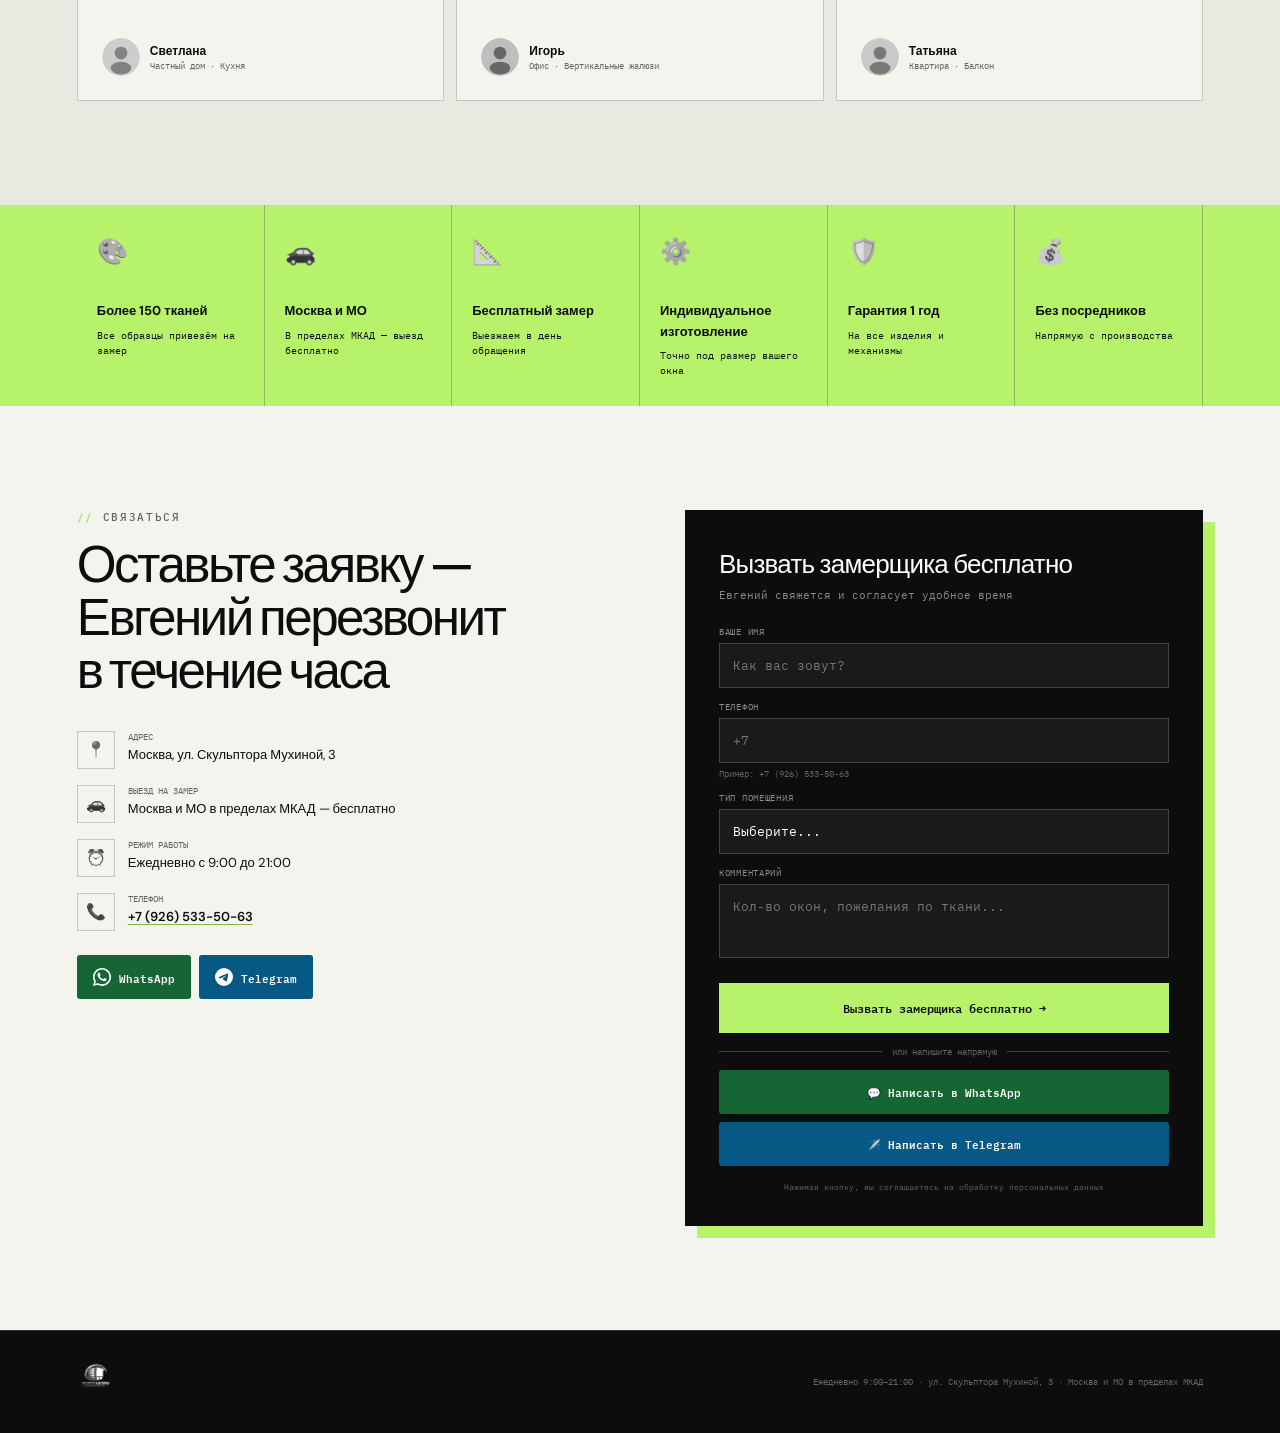
==== commit cc9fa14c: "Redesign landing page with Codex-inspired system" ====
--- a/index.html
+++ b/index.html
@@ -18,400 +18,8 @@
 <noscript><div><img src="https://mc.yandex.ru/watch/109747590" style="position:absolute;left:-9999px;" alt=""/></div></noscript>
 <!-- /Яндекс Метрика -->
 
-<link href="https://fonts.googleapis.com/css2?family=Manrope:wght@400;500;600;700;800&family=Playfair+Display:ital,wght@0,500;0,600;1,500&display=swap" rel="stylesheet">
-<style>
-:root{
-  --cream:#F2EDE4;
-  --warm:#E8DDD0;
-  --sand:#C9B99A;
-  --dark:#2A1F14;
-  --mid:#3D2E1E;
-  --accent:#B87333;
-  --accent2:#9E6128;
-  --white:#FFFFFF;
-  --tg:#229ED9;
-  --wa:#25D366;
-}
-*{margin:0;padding:0;box-sizing:border-box;}
-html{scroll-behavior:smooth;}
-body{font-family:'Nunito',sans-serif;color:var(--dark);background:var(--cream);overflow-x:hidden;line-height:1.6;}
-
-/* ── STICKY HEADER ── */
-.hdr{position:fixed;top:0;left:0;right:0;z-index:1000;background:rgba(42,31,20,.97);backdrop-filter:blur(10px);padding:0 5vw;height:64px;display:flex;align-items:center;justify-content:space-between;transform:translateY(-100%);transition:transform .35s;box-shadow:0 2px 20px rgba(0,0,0,.35);border-bottom:1px solid rgba(201,185,154,.15);}
-.hdr.show{transform:translateY(0);}
-.hdr-logo{display:flex;align-items:center;}
-.hdr-logo img{height:46px;width:auto;object-fit:contain;}
-.hdr-r{display:flex;gap:12px;align-items:center;}
-.hdr-phone{color:var(--cream);font-size:15px;font-weight:700;text-decoration:none;}
-.hdr-phone:hover{color:var(--sand);}
-.hdr-btn{background:var(--accent);color:#fff;padding:10px 22px;border-radius:4px;font-size:13px;font-weight:700;text-decoration:none;transition:background .2s;white-space:nowrap;letter-spacing:.3px;}
-.hdr-btn:hover{background:var(--accent2);}
-
-/* ── HERO ── */
-.hero{min-height:100vh;background:var(--dark);position:relative;display:flex;flex-direction:column;justify-content:center;overflow:hidden;}
-.hero-pattern{position:absolute;inset:0;background-image:repeating-linear-gradient(0deg,transparent,transparent 39px,rgba(200,185,165,.06) 39px,rgba(200,185,165,.06) 40px),repeating-linear-gradient(90deg,transparent,transparent 39px,rgba(200,185,165,.06) 39px,rgba(200,185,165,.06) 40px);}
-
-/* Анимация шторы */
-.blind-scene{position:absolute;right:0;top:0;bottom:0;width:44%;overflow:hidden;pointer-events:none;}
-.blind-scene::before{content:'';position:absolute;top:0;left:0;bottom:0;width:80px;background:linear-gradient(90deg,var(--dark),transparent);z-index:3;}
-.blind-box{position:absolute;top:0;left:0;right:0;height:28px;z-index:2;background:linear-gradient(180deg,#6B4F35,#4A3220);box-shadow:0 6px 20px rgba(0,0,0,.6);}
-.blind-box::after{content:'';position:absolute;bottom:-4px;left:8%;right:8%;height:4px;background:rgba(0,0,0,.3);border-radius:2px;}
-.blind-fabric{position:absolute;left:0;right:0;bottom:0;top:28px;transform-origin:bottom center;animation:blindRise 1.8s cubic-bezier(.22,1,.36,1) .2s both;}
-@keyframes blindRise{from{transform:scaleY(0);opacity:.4;}to{transform:scaleY(1);opacity:1;}}
-.blind-slats{width:100%;height:100%;display:flex;flex-direction:column;}
-.slat{flex:1;background:linear-gradient(180deg,rgba(190,168,138,.20) 0%,rgba(150,120,85,.16) 44%,rgba(90,62,35,.26) 46%,rgba(170,145,112,.19) 100%);}
-.slat::after{content:'';display:block;height:1px;background:rgba(70,45,20,.3);}
-.slat:nth-child(even){background:linear-gradient(180deg,rgba(170,148,118,.18) 0%,rgba(130,102,68,.14) 44%,rgba(78,52,28,.22) 46%,rgba(160,132,100,.17) 100%);}
-.blind-cord{position:absolute;top:28px;bottom:0;right:30%;width:2px;background:linear-gradient(180deg,rgba(201,185,154,.55),rgba(201,185,154,.1));animation:blindRise 1.8s cubic-bezier(.22,1,.36,1) .2s both;}
-.blind-cord2{position:absolute;top:28px;bottom:0;right:17%;width:2px;background:linear-gradient(180deg,rgba(201,185,154,.55),rgba(201,185,154,.1));animation:blindRise 1.8s cubic-bezier(.22,1,.36,1) .2s both;}
-
-.hero-content{position:relative;z-index:2;padding:60px 40px 80px 5vw;max-width:640px;animation:fadeUp .9s .3s both;}
-@keyframes fadeUp{from{opacity:0;transform:translateY(28px);}to{opacity:1;transform:translateY(0);}}
-.hero-logo{margin-bottom:24px;}
-.hero-logo img{height:90px;width:auto;object-fit:contain;}
-.hero-geo{font-size:11px;font-weight:700;letter-spacing:3px;text-transform:uppercase;color:var(--sand);margin-bottom:20px;display:flex;align-items:center;gap:8px;}
-.hero h1{font-family:'Cormorant Garamond',serif;font-size:clamp(36px,6vw,68px);font-weight:300;line-height:1.1;color:var(--cream);margin-bottom:14px;}
-.hero h1 em{font-style:italic;color:var(--sand);}
-.hero-sub{font-size:17px;font-weight:300;color:rgba(247,243,238,.72);line-height:1.7;margin-bottom:28px;max-width:460px;}
-.hero-checks{display:flex;flex-direction:column;gap:10px;margin-bottom:36px;}
-.hc{display:flex;align-items:center;gap:10px;font-size:15px;color:rgba(247,243,238,.85);font-weight:500;}
-.hc-icon{color:var(--sand);font-size:16px;flex-shrink:0;}
-.hero-btns{display:flex;gap:12px;flex-wrap:wrap;margin-bottom:36px;}
-.btn-accent{display:inline-flex;align-items:center;gap:8px;background:var(--accent);color:#fff;padding:15px 32px;border-radius:4px;font-size:15px;font-weight:700;text-decoration:none;transition:all .25s;border:none;cursor:pointer;font-family:'Nunito',sans-serif;letter-spacing:.3px;}
-.btn-accent:hover{background:var(--accent2);transform:translateY(-2px);box-shadow:0 8px 24px rgba(184,115,51,.4);}
-.btn-wa{display:inline-flex;align-items:center;gap:8px;background:var(--wa);color:#fff;padding:15px 24px;border-radius:4px;font-size:15px;font-weight:700;text-decoration:none;transition:all .25s;}
-.btn-wa:hover{background:#1ebe5d;transform:translateY(-2px);}
-.hero-phone{display:flex;align-items:center;gap:12px;flex-wrap:wrap;}
-.hero-phone-lbl{font-size:13px;color:rgba(247,243,238,.45);}
-.hero-phone-num{font-size:22px;font-weight:800;color:var(--cream);text-decoration:none;letter-spacing:-.3px;}
-.hero-phone-num:hover{color:var(--sand);}
-.hero-stats{position:absolute;bottom:32px;left:5vw;right:0;display:flex;gap:40px;z-index:2;flex-wrap:wrap;animation:fadeUp .9s .6s both;}
-.stat-num{font-family:'Cormorant Garamond',serif;font-size:34px;font-weight:600;color:var(--sand);line-height:1;}
-.stat-label{font-size:12px;color:rgba(247,243,238,.45);margin-top:4px;}
-
-/* ── BADGES ── */
-.badges{background:var(--accent);padding:15px 5vw;display:flex;gap:24px;justify-content:center;flex-wrap:wrap;}
-.badge{display:flex;align-items:center;gap:8px;color:#fff;font-size:14px;font-weight:600;}
-
-/* ── SECTIONS ── */
-section{padding:80px 5vw;}
-.sec-label{font-size:11px;font-weight:700;letter-spacing:3px;text-transform:uppercase;color:var(--accent);margin-bottom:10px;}
-.sec-title{font-family:'Cormorant Garamond',serif;font-size:clamp(28px,4.5vw,48px);font-weight:400;line-height:1.15;color:var(--dark);margin-bottom:14px;}
-.sec-sub{font-size:15px;color:#6B5A47;line-height:1.7;max-width:540px;margin-bottom:40px;}
-
-/* ── WORKS ── */
-.works{background:var(--white);}
-.works-grid{display:grid;grid-template-columns:repeat(auto-fill,minmax(280px,1fr));gap:16px;}
-.work-card{background:var(--cream);border-radius:10px;overflow:hidden;box-shadow:0 2px 12px rgba(42,31,20,.08);transition:transform .25s,box-shadow .25s;cursor:pointer;}
-.work-card:hover{transform:translateY(-5px);box-shadow:0 10px 28px rgba(42,31,20,.16);}
-.work-img{height:200px;overflow:hidden;position:relative;background:var(--warm);}
-.work-img img{width:100%;height:100%;object-fit:cover;transition:transform .4s;}
-.work-card:hover .work-img img{transform:scale(1.06);}
-.work-tag{position:absolute;bottom:10px;left:10px;background:rgba(42,31,20,.75);color:#fff;font-size:12px;font-weight:600;padding:4px 10px;border-radius:20px;backdrop-filter:blur(4px);}
-.work-info{padding:14px 16px;}
-.work-title{font-size:14px;font-weight:700;color:var(--dark);}
-.work-note{font-size:13px;color:#8B7560;margin-top:3px;}
-
-/* Lightbox */
-.lb{display:none;position:fixed;inset:0;background:rgba(0,0,0,.93);z-index:9999;align-items:center;justify-content:center;}
-.lb.open{display:flex;}
-.lb-img{max-width:92vw;max-height:88vh;object-fit:contain;border-radius:4px;}
-.lb-close{position:absolute;top:20px;right:24px;font-size:36px;color:#fff;cursor:pointer;opacity:.8;line-height:1;}
-.lb-close:hover{opacity:1;}
-.lb-prev,.lb-next{position:absolute;top:50%;transform:translateY(-50%);font-size:44px;color:#fff;cursor:pointer;padding:10px 16px;opacity:.7;user-select:none;}
-.lb-prev:hover,.lb-next:hover{opacity:1;}
-.lb-prev{left:8px;}.lb-next{right:8px;}
-.lb-caption{position:absolute;bottom:20px;left:50%;transform:translateX(-50%);color:#fff;font-size:14px;background:rgba(0,0,0,.6);padding:6px 16px;border-radius:20px;white-space:nowrap;}
-
-/* ── MASTER ── */
-.master{background:var(--cream);}
-.master-inner{display:grid;grid-template-columns:200px 1fr;gap:48px;align-items:start;max-width:820px;}
-.master-photo{width:200px;height:200px;border-radius:12px;background:var(--warm);display:flex;align-items:center;justify-content:center;font-size:72px;overflow:hidden;flex-shrink:0;border:3px solid var(--accent);}
-.master-photo img{width:100%;height:100%;object-fit:cover;}
-.master-name{font-family:'Cormorant Garamond',serif;font-size:26px;font-weight:600;color:var(--dark);margin-bottom:4px;}
-.master-role{font-size:12px;font-weight:700;color:var(--accent);margin-bottom:16px;text-transform:uppercase;letter-spacing:1px;}
-.master-text{font-size:15px;color:#5A4635;line-height:1.8;}
-.master-text p{margin-bottom:10px;}
-.master-badges{display:flex;gap:10px;flex-wrap:wrap;margin-top:18px;}
-.mbadge{background:var(--white);border:1px solid var(--warm);padding:7px 14px;border-radius:20px;font-size:13px;font-weight:600;color:var(--dark);}
-
-/* ── ADVANTAGES ── */
-.adv{background:var(--white);}
-.adv-grid{display:grid;grid-template-columns:repeat(auto-fill,minmax(260px,1fr));gap:12px;}
-.adv-item{background:var(--cream);padding:18px 20px;border-radius:10px;display:flex;align-items:flex-start;gap:12px;border-left:3px solid var(--accent);}
-.adv-icon{font-size:20px;flex-shrink:0;margin-top:1px;}
-.adv-text{font-size:15px;font-weight:600;color:var(--dark);}
-
-/* ── PRICES ── */
-.prices{background:var(--cream);}
-.prices-grid{display:grid;grid-template-columns:repeat(auto-fill,minmax(200px,1fr));gap:16px;margin-bottom:14px;}
-.price-card{background:var(--white);border:1px solid var(--warm);border-radius:10px;padding:24px 20px;text-align:center;transition:border-color .2s,box-shadow .2s;}
-.price-card:hover{border-color:var(--accent);box-shadow:0 4px 16px rgba(184,115,51,.12);}
-.price-card.hot{border-color:var(--accent);border-width:2px;}
-.price-icon{font-size:36px;margin-bottom:12px;}
-.price-name{font-size:15px;font-weight:600;color:var(--dark);margin-bottom:8px;}
-.price-val{font-family:'Cormorant Garamond',serif;font-size:32px;font-weight:600;color:var(--accent);line-height:1;}
-.price-from{font-size:12px;color:#8B7560;margin-top:4px;}
-.prices-note{font-size:14px;color:#8B7560;text-align:center;}
-
-/* ── STEPS ── */
-.steps-bg{background:var(--white);}
-.steps-grid{display:grid;grid-template-columns:repeat(auto-fill,minmax(200px,1fr));gap:2px;}
-.step{background:var(--cream);padding:36px 28px;transition:background .3s;}
-.step:hover{background:var(--warm);}
-.step-num{font-family:'Cormorant Garamond',serif;font-size:60px;font-weight:300;color:var(--sand);line-height:1;margin-bottom:14px;}
-.step h3{font-size:15px;font-weight:700;color:var(--dark);margin-bottom:8px;}
-.step p{font-size:13px;color:#6B5A47;line-height:1.6;}
-
-/* ── DISCOUNT ── */
-.disc{background:var(--dark);}
-.disc-grid{display:grid;grid-template-columns:repeat(auto-fill,minmax(190px,1fr));gap:1px;background:rgba(201,185,154,.15);}
-.dc{background:var(--dark);padding:36px 22px;text-align:center;transition:background .3s;}
-.dc:hover{background:var(--mid);}
-.dc.feat{background:var(--mid);}
-.dc-pct{font-family:'Cormorant Garamond',serif;font-size:56px;font-weight:600;color:var(--sand);line-height:1;}
-.dc-lbl{font-size:10px;color:rgba(201,185,154,.5);letter-spacing:2px;text-transform:uppercase;margin-bottom:12px;}
-.dc-name{font-size:15px;font-weight:700;color:var(--cream);margin-bottom:6px;}
-.dc-text{font-size:13px;color:rgba(247,243,238,.45);line-height:1.5;}
-.dc-btn{display:inline-block;margin-top:16px;border:1px solid rgba(201,185,154,.35);color:var(--sand);padding:9px 22px;font-size:12px;font-weight:700;text-decoration:none;letter-spacing:.5px;transition:all .2s;}
-.dc-btn:hover{background:var(--accent);color:#fff;border-color:var(--accent);}
-
-/* ── ADVANTAGES DARK ── */
-.adv-dark{background:var(--dark);}
-.adv-dark .sec-title{color:var(--cream);}
-.adv-dark .sec-label{color:var(--sand);}
-.adv-dark .sec-sub{color:rgba(247,243,238,.6);}
-.adv-dark-grid{display:grid;grid-template-columns:repeat(auto-fill,minmax(240px,1fr));gap:16px;}
-.adv-dark-card{border:1px solid rgba(201,185,154,.18);padding:26px 22px;border-radius:8px;transition:border-color .3s,background .3s;}
-.adv-dark-card:hover{border-color:var(--sand);background:rgba(201,185,154,.06);}
-.adv-dark-icon{font-size:28px;margin-bottom:12px;}
-.adv-dark-card h3{font-size:15px;font-weight:700;color:var(--cream);margin-bottom:7px;}
-.adv-dark-card p{font-size:13px;color:rgba(247,243,238,.5);line-height:1.6;}
-
-/* ── FAQ ── */
-.faq{background:var(--cream);}
-.faq-list{max-width:720px;display:flex;flex-direction:column;gap:2px;}
-.faq-item{border-bottom:1px solid var(--warm);}
-.faq-q{width:100%;background:none;border:none;padding:18px 0;font-size:16px;font-weight:600;color:var(--dark);text-align:left;cursor:pointer;font-family:'Nunito',sans-serif;display:flex;justify-content:space-between;align-items:center;gap:12px;}
-.faq-q:hover{color:var(--accent);}
-.faq-arrow{font-size:18px;color:var(--accent);flex-shrink:0;transition:transform .3s;}
-.faq-item.open .faq-arrow{transform:rotate(180deg);}
-.faq-a{font-size:15px;color:#6B5A47;line-height:1.7;padding:0 0 16px;display:none;}
-.faq-item.open .faq-a{display:block;}
-
-/* ── REVIEWS ── */
-.reviews{background:var(--white);}
-.reviews-grid{display:grid;grid-template-columns:repeat(auto-fill,minmax(280px,1fr));gap:16px;}
-.review-card{background:var(--cream);border-radius:10px;padding:24px;box-shadow:0 2px 12px rgba(42,31,20,.07);}
-.r-stars{color:#D4932A;font-size:20px;letter-spacing:3px;margin-bottom:12px;}
-.r-text{font-size:15px;color:var(--dark);line-height:1.7;margin-bottom:16px;font-style:italic;}
-.r-author{display:flex;align-items:center;gap:12px;}
-.r-ava{width:44px;height:44px;border-radius:50%;overflow:hidden;flex-shrink:0;border:2px solid var(--accent);}
-.r-ava svg{width:100%;height:100%;}
-.r-name{font-size:14px;font-weight:700;color:var(--dark);}
-.r-meta{font-size:12px;color:#8B7560;margin-top:2px;}
-
-/* ── TRUST ── */
-.trust{background:var(--accent);}
-.trust-grid{display:grid;grid-template-columns:repeat(auto-fill,minmax(200px,1fr));gap:2px;background:rgba(255,255,255,.1);}
-.trust-item{background:var(--accent);padding:28px 22px;text-align:center;}
-.trust-icon{font-size:28px;margin-bottom:10px;}
-.trust-title{font-size:15px;font-weight:700;color:#fff;margin-bottom:4px;}
-.trust-text{font-size:13px;color:rgba(255,255,255,.75);line-height:1.5;}
-
-/* ── CONTACT ── */
-.contact{background:var(--warm);}
-.contact-grid{display:grid;grid-template-columns:1fr 1fr;gap:56px;align-items:start;}
-.contact-info h2{font-family:'Cormorant Garamond',serif;font-size:clamp(26px,3.5vw,42px);font-weight:400;color:var(--dark);line-height:1.2;margin-bottom:28px;}
-.cdet{display:flex;align-items:flex-start;gap:14px;margin-bottom:18px;}
-.cdet-i{width:42px;height:42px;background:var(--accent);border-radius:8px;display:flex;align-items:center;justify-content:center;font-size:16px;flex-shrink:0;}
-.cdet-l{font-size:11px;font-weight:700;letter-spacing:.5px;text-transform:uppercase;color:var(--accent);margin-bottom:3px;}
-.cdet-v{font-size:15px;color:var(--dark);font-weight:500;}
-.cdet-v a{color:var(--dark);text-decoration:none;font-weight:700;border-bottom:2px solid var(--accent);}
-.cdet-v a:hover{color:var(--accent);}
-.cnt-msng{display:flex;gap:10px;margin-top:20px;flex-wrap:wrap;}
-.cwa{display:inline-flex;align-items:center;gap:8px;background:var(--wa);color:#fff;padding:13px 22px;border-radius:6px;font-size:14px;font-weight:600;text-decoration:none;transition:all .2s;}
-.cwa:hover{background:#1ebe5d;transform:translateY(-1px);}
-.ctg{display:inline-flex;align-items:center;gap:8px;background:var(--tg);color:#fff;padding:13px 22px;border-radius:6px;font-size:14px;font-weight:600;text-decoration:none;transition:all .2s;}
-.ctg:hover{background:#1a8bbf;transform:translateY(-1px);}
-
-/* FORM */
-.form-card{background:var(--white);padding:36px;border-radius:12px;box-shadow:0 8px 40px rgba(42,31,20,.1);}
-.form-title{font-family:'Cormorant Garamond',serif;font-size:26px;font-weight:600;color:var(--dark);margin-bottom:4px;}
-.form-sub{font-size:13px;color:#8B7560;margin-bottom:20px;}
-.fg{margin-bottom:13px;}
-.fg label{display:block;font-size:11px;font-weight:700;letter-spacing:.5px;text-transform:uppercase;color:#8B7560;margin-bottom:6px;}
-.fg input,.fg select,.fg textarea{width:100%;padding:12px 14px;border:1.5px solid var(--warm);border-radius:6px;font-size:15px;font-family:'Nunito',sans-serif;color:var(--dark);background:var(--cream);outline:none;-webkit-appearance:none;appearance:none;transition:border-color .2s;}
-.fg input:focus,.fg select:focus,.fg textarea:focus{border-color:var(--accent);background:var(--white);}
-.fg textarea{resize:none;height:72px;}
-.fg-hint{font-size:11px;color:#A08060;margin-top:5px;}
-.form-submit{width:100%;background:var(--accent);color:#fff;border:none;padding:15px;border-radius:6px;font-size:16px;font-weight:700;cursor:pointer;font-family:'Nunito',sans-serif;transition:background .2s;margin-top:6px;}
-.form-submit:hover{background:var(--accent2);}
-.form-submit:disabled{background:#aaa;cursor:not-allowed;}
-.form-divider{display:flex;align-items:center;gap:10px;margin:12px 0;color:#A08060;font-size:12px;}
-.form-divider::before,.form-divider::after{content:'';flex:1;height:1px;background:var(--warm);}
-.fwa{display:flex;align-items:center;justify-content:center;gap:8px;background:var(--wa);color:#fff;padding:13px;border-radius:6px;font-size:14px;font-weight:600;text-decoration:none;margin-bottom:8px;}
-.fwa:hover{background:#1ebe5d;}
-.ftg{display:flex;align-items:center;justify-content:center;gap:8px;background:var(--tg);color:#fff;padding:13px;border-radius:6px;font-size:14px;font-weight:600;text-decoration:none;}
-.ftg:hover{background:#1a8bbf;}
-.fnote{font-size:11px;color:#A08060;text-align:center;margin-top:10px;}
-.send-status{font-size:13px;text-align:center;margin-top:8px;color:#c0392b;}
-.form-success{display:none;text-align:center;padding:40px 16px;}
-.form-success .si{font-size:52px;margin-bottom:12px;}
-.form-success h3{font-family:'Cormorant Garamond',serif;font-size:26px;color:var(--dark);margin-bottom:8px;}
-.form-success p{font-size:14px;color:#6B5A47;}
-.form-success-btns{display:flex;gap:10px;justify-content:center;margin-top:14px;flex-wrap:wrap;}
-
-/* ── FLOAT ── */
-.float-btns{position:fixed;bottom:24px;right:24px;z-index:999;display:flex;flex-direction:column;gap:8px;}
-.fb{width:54px;height:54px;border-radius:50%;display:flex;align-items:center;justify-content:center;text-decoration:none;transition:transform .2s;-webkit-tap-highlight-color:transparent;}
-.fb:hover{transform:scale(1.1);}
-.fb-wa{background:var(--wa);box-shadow:0 4px 16px rgba(37,211,102,.5);animation:wap 2.5s infinite;}
-.fb-tg{background:var(--tg);box-shadow:0 4px 14px rgba(34,158,217,.4);}
-@keyframes wap{0%,100%{box-shadow:0 4px 16px rgba(37,211,102,.5);}50%{box-shadow:0 4px 28px rgba(37,211,102,.75);}}
-
-footer{background:var(--dark);padding:28px 5vw;display:flex;justify-content:space-between;align-items:center;flex-wrap:wrap;gap:12px;border-top:1px solid rgba(201,185,154,.1);}
-.footer-logo{display:flex;align-items:center;}
-.footer-logo img{height:40px;width:auto;object-fit:contain;}
-.footer-note{font-size:12px;color:rgba(247,243,238,.3);}
-
-/* ── MODERN VISUAL SYSTEM ── */
-:root{
-  --cream:#F7F7F4;
-  --warm:#E9E7E1;
-  --sand:#FDBA74;
-  --dark:#111827;
-  --mid:#1F2937;
-  --accent:#F97316;
-  --accent2:#EA580C;
-  --white:#FFFFFF;
-}
-body{font-family:'Manrope',sans-serif;background:#F7F7F4;color:#18202B;}
-body::selection{background:#FED7AA;color:#7C2D12;}
-section{padding:104px max(5vw,24px);}
-section:not(.hero)>*{max-width:1180px;margin-left:auto;margin-right:auto;}
-.sec-label{text-align:center;color:var(--accent);font-size:12px;letter-spacing:2.5px;margin-bottom:14px;}
-.sec-title{text-align:center;font-family:'Playfair Display',serif;font-size:clamp(34px,5vw,58px);font-weight:600;letter-spacing:-1.5px;}
-.sec-sub{text-align:center;max-width:620px;font-size:16px;color:#667085;margin:0 auto 48px;}
-
-.hdr{height:76px;padding:0 max(4vw,24px);background:rgba(17,24,39,.86);border-bottom:1px solid rgba(255,255,255,.1);box-shadow:0 10px 35px rgba(15,23,42,.18);}
-.hdr-logo img{height:50px;}
-.hdr-nav{display:flex;align-items:center;gap:28px;}
-.hdr-nav a{color:rgba(255,255,255,.72);font-size:13px;font-weight:700;text-decoration:none;transition:color .2s;}
-.hdr-nav a:hover{color:#fff;}
-.hdr-r{gap:18px;}
-.hdr-phone{font-size:14px;}
-.hdr-btn,.btn-accent{background:linear-gradient(135deg,#FB923C,#F97316);border-radius:12px;box-shadow:0 12px 30px rgba(249,115,22,.28);}
-.hdr-btn{padding:11px 20px;}
-
-.hero{min-height:940px;background:radial-gradient(circle at 78% 25%,#334155 0,transparent 30%),linear-gradient(135deg,#0F172A 0%,#111827 60%,#1E293B 100%);}
-.hero-pattern{opacity:.35;background-image:linear-gradient(rgba(255,255,255,.035) 1px,transparent 1px),linear-gradient(90deg,rgba(255,255,255,.035) 1px,transparent 1px);background-size:64px 64px;mask-image:linear-gradient(to right,#000,transparent);}
-.blind-scene{right:5vw;top:8%;bottom:8%;width:40%;border-radius:30px;box-shadow:0 40px 100px rgba(0,0,0,.45);background:#172033;transform:rotate(1.5deg);}
-.blind-scene::before{width:110px;background:linear-gradient(90deg,#172033,transparent);}
-.blind-box{height:34px;background:linear-gradient(180deg,#FB923C,#C2410C);}
-.blind-fabric,.blind-cord,.blind-cord2{top:34px;}
-.slat{background:linear-gradient(180deg,rgba(255,255,255,.22),rgba(148,163,184,.08) 47%,rgba(15,23,42,.32) 49%,rgba(255,255,255,.12));}
-.slat:nth-child(even){background:linear-gradient(180deg,rgba(255,255,255,.16),rgba(100,116,139,.08) 47%,rgba(15,23,42,.25) 49%,rgba(255,255,255,.09));}
-.hero-content{padding:110px 40px 150px max(6vw,28px);max-width:760px;}
-.hero-logo img{height:104px;filter:drop-shadow(0 12px 35px rgba(0,0,0,.24));}
-.hero-geo{display:inline-flex;padding:8px 12px;border:1px solid rgba(255,255,255,.14);border-radius:999px;background:rgba(255,255,255,.06);backdrop-filter:blur(12px);font-size:10px;color:#FED7AA;}
-.hero h1{font-family:'Playfair Display',serif;font-size:clamp(46px,6vw,78px);font-weight:600;letter-spacing:-2px;line-height:1.02;color:#fff;}
-.hero h1 em{color:#FDBA74;}
-.hero-sub{font-size:19px;color:#CBD5E1;}
-.hero-checks{display:grid;grid-template-columns:repeat(2,minmax(0,1fr));gap:10px;margin-bottom:34px;max-width:620px;}
-.hc{padding:11px 12px;border-radius:12px;background:rgba(255,255,255,.06);border:1px solid rgba(255,255,255,.08);font-size:13px;backdrop-filter:blur(8px);}
-.btn-accent,.btn-wa{padding:16px 26px;border-radius:12px;}
-.btn-wa{background:#16A34A;box-shadow:0 12px 28px rgba(22,163,74,.2);}
-.hero-phone-num{font-size:21px;}
-.hero-stats{left:max(6vw,28px);bottom:42px;gap:0;border:1px solid rgba(255,255,255,.1);background:rgba(15,23,42,.55);backdrop-filter:blur(18px);border-radius:18px;width:max-content;overflow:hidden;}
-.stat{padding:17px 28px;border-right:1px solid rgba(255,255,255,.1);}.stat:last-child{border-right:0;}
-.stat-num{font-family:'Manrope',sans-serif;font-weight:800;font-size:24px;color:#FDBA74;}
-.stat-label{color:#94A3B8;}
-.badges{position:relative;z-index:3;margin:-26px auto 0;max-width:1120px;border-radius:18px;background:#fff;padding:20px 26px;box-shadow:0 24px 60px rgba(15,23,42,.12);gap:28px;}
-.badge{color:#334155;font-size:13px;}
-
-.works{background:#F7F7F4;}
-.works-grid{grid-template-columns:repeat(3,1fr);gap:22px;}
-.work-card{background:#fff;border:1px solid #EAECF0;border-radius:20px;box-shadow:0 8px 24px rgba(15,23,42,.06);}
-.work-card:hover{transform:translateY(-8px);box-shadow:0 24px 50px rgba(15,23,42,.14);}
-.work-img{height:240px;background:linear-gradient(135deg,#E2E8F0,#F8FAFC);}
-.work-tag{border-radius:9px;background:rgba(15,23,42,.74);padding:6px 10px;}
-.work-info{padding:20px;}.work-title{font-size:16px;}.work-note{font-size:13px;color:#667085;}
-.master{background:#fff;}
-.master .sec-label{text-align:left;max-width:900px;}
-.master-inner{max-width:900px!important;grid-template-columns:240px 1fr;gap:60px;padding:48px;border-radius:28px;background:#F8FAFC;border:1px solid #E2E8F0;box-shadow:0 20px 60px rgba(15,23,42,.07);}
-.master-photo{width:240px;height:280px;border:0;border-radius:22px;background:linear-gradient(145deg,#FFEDD5,#FED7AA);font-size:86px;}
-.master-name{font-family:'Playfair Display',serif;font-size:40px;}.master-role{font-size:11px;}.mbadge{border:1px solid #E2E8F0;box-shadow:0 3px 10px rgba(15,23,42,.04);}
-.adv{background:#F1F5F9;}
-.adv-grid{grid-template-columns:repeat(4,1fr);gap:16px;}
-.adv-item{display:block;min-height:160px;padding:24px;border:1px solid #E2E8F0;border-left:1px solid #E2E8F0;border-radius:18px;background:#fff;transition:.25s;}
-.adv-item:hover{transform:translateY(-5px);border-color:#FDBA74;box-shadow:0 16px 35px rgba(15,23,42,.08);}
-.adv-icon{display:flex;width:46px;height:46px;align-items:center;justify-content:center;border-radius:13px;background:#FFF7ED;margin-bottom:20px;}
-.adv-text{font-size:14px;line-height:1.55;}
-.prices{background:#fff;}.prices-grid{grid-template-columns:repeat(4,1fr);gap:18px;}
-.price-card{padding:34px 20px;border-radius:20px;border:1px solid #E2E8F0;background:#F8FAFC;}
-.price-card.hot{position:relative;background:#FFF7ED;border-color:#FB923C;transform:translateY(-8px);box-shadow:0 18px 45px rgba(249,115,22,.13);}
-.price-card.hot::before{content:'Популярный выбор';position:absolute;top:-14px;left:50%;transform:translateX(-50%);background:#F97316;color:#fff;padding:5px 12px;border-radius:999px;font-size:10px;font-weight:800;white-space:nowrap;}
-.price-val{font-family:'Manrope',sans-serif;font-size:26px;font-weight:800;}
-.steps-bg{background:#F8FAFC;}.steps-grid{grid-template-columns:repeat(4,1fr);gap:16px;}
-.step{position:relative;padding:32px 26px;border-radius:20px;background:#fff;border:1px solid #E2E8F0;overflow:hidden;}
-.step-num{font-family:'Manrope',sans-serif;font-size:54px;font-weight:800;color:#FFEDD5;}.step h3{font-size:16px;}.step:hover{background:#FFF7ED;}
-.disc{background:linear-gradient(135deg,#111827,#1E293B);}.disc-grid{grid-template-columns:repeat(4,1fr);gap:12px;background:transparent;}
-.dc{border:1px solid rgba(255,255,255,.1);border-radius:18px;background:rgba(255,255,255,.04);}.dc.feat{background:linear-gradient(160deg,rgba(249,115,22,.28),rgba(255,255,255,.06));border-color:rgba(251,146,60,.5);}
-.dc-pct{font-family:'Manrope',sans-serif;font-size:48px;font-weight:800;color:#FDBA74;}.dc-btn{border-radius:10px;}
-.adv-dark{background:#0F172A;}.adv-dark-grid{grid-template-columns:repeat(4,1fr);gap:16px;}.adv-dark-card{border-radius:18px;background:rgba(255,255,255,.035);}
-.faq{background:#fff;}.faq-list{max-width:820px!important;}.faq-item{margin-bottom:10px;border:1px solid #E2E8F0;border-radius:15px;padding:0 20px;background:#F8FAFC;}.faq-q{padding:20px 0;}.faq-a{color:#667085;}
-.reviews{background:#F1F5F9;}.reviews-grid{grid-template-columns:repeat(3,1fr);gap:18px;}.review-card{background:#fff;border:1px solid #E2E8F0;border-radius:20px;padding:26px;box-shadow:0 8px 24px rgba(15,23,42,.05);}.r-stars{font-size:16px;}.r-text{font-style:normal;color:#475467;}
-.trust{background:#F97316;padding-top:48px;padding-bottom:48px;}.trust-grid{grid-template-columns:repeat(6,1fr);gap:1px;background:rgba(255,255,255,.18);border-radius:20px;overflow:hidden;}.trust-item{background:#F97316;padding:28px 16px;}
-.contact{background:linear-gradient(145deg,#FFF7ED,#F8FAFC);}.contact-grid{max-width:1100px!important;gap:80px;}.contact-info h2{font-family:'Playfair Display',serif;font-size:48px;}.cdet-i{background:#fff;border:1px solid #FED7AA;box-shadow:0 5px 15px rgba(249,115,22,.09);}.form-card{border:1px solid #E2E8F0;border-radius:24px;padding:40px;box-shadow:0 24px 70px rgba(15,23,42,.12);}.form-title{font-family:'Playfair Display',serif;font-size:30px;}.fg input,.fg select,.fg textarea{border:1px solid #D0D5DD;border-radius:11px;background:#F8FAFC;padding:14px;}.form-submit,.fwa,.ftg,.cwa,.ctg{border-radius:11px;}.form-submit{background:linear-gradient(135deg,#FB923C,#F97316);box-shadow:0 12px 28px rgba(249,115,22,.22);}
-footer{padding:34px max(5vw,24px);background:#0F172A;}.float-btns{bottom:28px;right:28px;}.fb{width:58px;height:58px;}
-:focus-visible{outline:3px solid #FDBA74;outline-offset:3px;}
-
-@media(max-width:1050px){
-  .hdr-nav{display:none}.works-grid,.reviews-grid{grid-template-columns:repeat(2,1fr)}
-  .adv-grid,.prices-grid,.steps-grid,.disc-grid,.adv-dark-grid{grid-template-columns:repeat(2,1fr)}
-  .trust-grid{grid-template-columns:repeat(3,1fr)}
-}
-
-@media(max-width:900px){
-  .master-inner{grid-template-columns:1fr;}
-  .master-photo{width:140px;height:140px;font-size:52px;}
-}
-@media(max-width:768px){
-  .hero{min-height:980px;}
-  .hero-content{padding:76px 22px 210px;}
-  .hero h1{font-size:clamp(40px,12vw,58px);letter-spacing:-1.2px;}
-  .hero-checks{grid-template-columns:1fr;}
-  .hero-logo img{height:82px;}
-  .hero-stats{left:22px;right:22px;bottom:24px;width:auto;display:grid;grid-template-columns:1fr;gap:0;}
-  .stat{padding:10px 18px;border-right:0;border-bottom:1px solid rgba(255,255,255,.1);}
-  .stat:last-child{border-bottom:0;}
-  .stat-num{font-size:20px;}
-  .blind-scene{width:60%;opacity:.22;right:-18%;}
-  .badges{margin:-18px 16px 0;border-radius:15px;justify-content:flex-start;}
-  .works-grid,.adv-grid,.prices-grid,.steps-grid,.disc-grid,.adv-dark-grid,.reviews-grid,.trust-grid{grid-template-columns:1fr;}
-  .master-inner{padding:26px;}
-  .master-photo{width:100%;height:210px;}
-  .price-card.hot{transform:none;}
-  .contact-info h2{font-size:38px;}
-  .hdr-phone{display:none;}
-  .hdr-btn{padding:10px 13px;font-size:11px;}
-  .float-btns{right:16px;bottom:16px;}
-  .fb{width:52px;height:52px;}
-  .hero-stats{left:22px;bottom:24px;gap:18px;}
-  .blind-scene{width:50%;opacity:.45;}
-  section{padding:52px 22px;}
-  .badges{padding:13px 22px;gap:14px;}
-  .hdr{padding:0 18px;}
-  .contact-grid{grid-template-columns:1fr;gap:32px;}
-  .form-card{padding:24px 18px;}
-  footer{flex-direction:column;text-align:center;}
-  .hero-btns{flex-direction:column;}
-  .btn-accent,.btn-wa{width:100%;justify-content:center;text-align:center;}
-  .cnt-msng{flex-direction:column;}
-  .cwa,.ctg{justify-content:center;}
-}
-</style>
+<link href="https://fonts.googleapis.com/css2?family=DM+Sans:wght@400;500;600;700&family=IBM+Plex+Mono:wght@400;500;600&display=swap" rel="stylesheet">
+<link rel="stylesheet" href="style.css">
 </head>
 <body>
 
@@ -492,15 +100,15 @@
   <div class="sec-title">Реальные фото наших установок</div>
   <p class="sec-sub">Нажмите на фото чтобы рассмотреть подробнее.</p>
   <div class="works-grid">
-    <div class="work-card" onclick="openLb(0)"><div class="work-img"><img src="work1.jpg" alt="Горизонтальные жалюзи" loading="lazy"><div class="work-tag">🏠 Квартира · Горизонтальные жалюзи</div></div><div class="work-info"><div class="work-title">Горизонтальные жалюзи</div><div class="work-note">Белые · Без сверления на раму</div></div></div>
-    <div class="work-card" onclick="openLb(1)"><div class="work-img"><img src="work2.jpg" alt="Вертикальные жалюзи офис" loading="lazy"><div class="work-tag">🏢 Офис · Вертикальные жалюзи</div></div><div class="work-info"><div class="work-title">Вертикальные жалюзи</div><div class="work-note">Серые · Большие панорамные окна</div></div></div>
-    <div class="work-card" onclick="openLb(2)"><div class="work-img"><img src="work3.jpg" alt="Blackout с LED" loading="lazy"><div class="work-tag">🛏 Спальня · Blackout</div></div><div class="work-info"><div class="work-title">Рулонные шторы Blackout</div><div class="work-note">Серые · Полное затемнение</div></div></div>
-    <div class="work-card" onclick="openLb(3)"><div class="work-img"><img src="work4.jpg" alt="Рулонные с рисунком" loading="lazy"><div class="work-tag">🏠 Квартира · С рисунком</div></div><div class="work-info"><div class="work-title">Рулонные шторы с рисунком</div><div class="work-note">Принт «листья» · Декоративная ткань</div></div></div>
-    <div class="work-card" onclick="openLb(4)"><div class="work-img"><img src="work5.jpg" alt="Сиреневые рулонные" loading="lazy"><div class="work-tag">🏠 Балкон · Рулонные шторы</div></div><div class="work-info"><div class="work-title">Рулонные шторы</div><div class="work-note">Сиреневые · Три окна на балконе</div></div></div>
-    <div class="work-card" onclick="openLb(5)"><div class="work-img"><img src="work6.jpg" alt="Blackout тёмные" loading="lazy"><div class="work-tag">🛏 Спальня · Blackout тёмный</div></div><div class="work-info"><div class="work-title">Рулонные шторы Blackout</div><div class="work-note">Тёмно-серые · Глубокое затемнение</div></div></div>
-    <div class="work-card" onclick="openLb(6)"><div class="work-img"><img src="work7.jpg" alt="Белые переговорная" loading="lazy"><div class="work-tag">🏢 Офис · Переговорная</div></div><div class="work-info"><div class="work-title">Рулонные шторы белые</div><div class="work-note">Переговорная комната лофт</div></div></div>
-    <div class="work-card" onclick="openLb(7)"><div class="work-img"><img src="work8.jpg" alt="Зебра кухня" loading="lazy"><div class="work-tag">🏡 Частный дом · Зебра</div></div><div class="work-info"><div class="work-title">Рулонные шторы «Зебра»</div><div class="work-note">Бежевые · Кухня, деревянный дом</div></div></div>
-    <div class="work-card" onclick="openLb(8)"><div class="work-img"><img src="work9.jpg" alt="Вертикальные коричневые" loading="lazy"><div class="work-tag">🏠 Квартира · Вертикальные</div></div><div class="work-info"><div class="work-title">Вертикальные жалюзи</div><div class="work-note">Коричнево-бежевые · Большое окно</div></div></div>
+    <div class="work-card" onclick="openLb(0)"><div class="work-img"><img onerror="this.hidden=true" src="work1.jpg" alt="Горизонтальные жалюзи" loading="lazy"><div class="work-tag">🏠 Квартира · Горизонтальные жалюзи</div></div><div class="work-info"><div class="work-title">Горизонтальные жалюзи</div><div class="work-note">Белые · Без сверления на раму</div></div></div>
+    <div class="work-card" onclick="openLb(1)"><div class="work-img"><img onerror="this.hidden=true" src="work2.jpg" alt="Вертикальные жалюзи офис" loading="lazy"><div class="work-tag">🏢 Офис · Вертикальные жалюзи</div></div><div class="work-info"><div class="work-title">Вертикальные жалюзи</div><div class="work-note">Серые · Большие панорамные окна</div></div></div>
+    <div class="work-card" onclick="openLb(2)"><div class="work-img"><img onerror="this.hidden=true" src="work3.jpg" alt="Blackout с LED" loading="lazy"><div class="work-tag">🛏 Спальня · Blackout</div></div><div class="work-info"><div class="work-title">Рулонные шторы Blackout</div><div class="work-note">Серые · Полное затемнение</div></div></div>
+    <div class="work-card" onclick="openLb(3)"><div class="work-img"><img onerror="this.hidden=true" src="work4.jpg" alt="Рулонные с рисунком" loading="lazy"><div class="work-tag">🏠 Квартира · С рисунком</div></div><div class="work-info"><div class="work-title">Рулонные шторы с рисунком</div><div class="work-note">Принт «листья» · Декоративная ткань</div></div></div>
+    <div class="work-card" onclick="openLb(4)"><div class="work-img"><img onerror="this.hidden=true" src="work5.jpg" alt="Сиреневые рулонные" loading="lazy"><div class="work-tag">🏠 Балкон · Рулонные шторы</div></div><div class="work-info"><div class="work-title">Рулонные шторы</div><div class="work-note">Сиреневые · Три окна на балконе</div></div></div>
+    <div class="work-card" onclick="openLb(5)"><div class="work-img"><img onerror="this.hidden=true" src="work6.jpg" alt="Blackout тёмные" loading="lazy"><div class="work-tag">🛏 Спальня · Blackout тёмный</div></div><div class="work-info"><div class="work-title">Рулонные шторы Blackout</div><div class="work-note">Тёмно-серые · Глубокое затемнение</div></div></div>
+    <div class="work-card" onclick="openLb(6)"><div class="work-img"><img onerror="this.hidden=true" src="work7.jpg" alt="Белые переговорная" loading="lazy"><div class="work-tag">🏢 Офис · Переговорная</div></div><div class="work-info"><div class="work-title">Рулонные шторы белые</div><div class="work-note">Переговорная комната лофт</div></div></div>
+    <div class="work-card" onclick="openLb(7)"><div class="work-img"><img onerror="this.hidden=true" src="work8.jpg" alt="Зебра кухня" loading="lazy"><div class="work-tag">🏡 Частный дом · Зебра</div></div><div class="work-info"><div class="work-title">Рулонные шторы «Зебра»</div><div class="work-note">Бежевые · Кухня, деревянный дом</div></div></div>
+    <div class="work-card" onclick="openLb(8)"><div class="work-img"><img onerror="this.hidden=true" src="work9.jpg" alt="Вертикальные коричневые" loading="lazy"><div class="work-tag">🏠 Квартира · Вертикальные</div></div><div class="work-info"><div class="work-title">Вертикальные жалюзи</div><div class="work-note">Коричнево-бежевые · Большое окно</div></div></div>
   </div>
 </section>
 
--- a/style.css
+++ b/style.css
@@ -0,0 +1,168 @@
+:root {
+  --ink: #0d0d0d;
+  --ink-2: #171717;
+  --paper: #f4f4ef;
+  --paper-2: #e9e9e2;
+  --line: #c8c8bf;
+  --muted: #65655f;
+  --acid: #b6f36b;
+  --acid-strong: #9ee64c;
+  --white: #fff;
+  --wa: #25d366;
+  --tg: #229ed9;
+  --display: 'DM Sans', Arial, sans-serif;
+  --mono: 'IBM Plex Mono', monospace;
+  --shadow: 0 18px 55px rgba(13, 13, 13, .12);
+}
+
+* { box-sizing: border-box; margin: 0; padding: 0; }
+html { scroll-behavior: smooth; scroll-padding-top: 88px; }
+body { background: var(--paper); color: var(--ink); font-family: var(--display); line-height: 1.55; overflow-x: hidden; }
+body::selection { color: var(--ink); background: var(--acid); }
+a, button, input, select, textarea { -webkit-tap-highlight-color: transparent; }
+:focus-visible { outline: 2px solid var(--acid-strong); outline-offset: 3px; }
+
+/* Header */
+.hdr { position: fixed; inset: 0 0 auto; z-index: 1000; height: 72px; padding: 0 clamp(20px, 4vw, 64px); display: grid; grid-template-columns: 1fr auto 1fr; align-items: center; background: rgba(13, 13, 13, .92); border-bottom: 1px solid rgba(255,255,255,.14); backdrop-filter: blur(16px); transform: translateY(-100%); transition: transform .3s ease; }
+.hdr.show { transform: translateY(0); }
+.hdr-logo { display: flex; align-items: center; }
+.hdr-logo img { width: auto; height: 48px; filter: grayscale(1) brightness(2.4); }
+.hdr-nav { display: flex; gap: 28px; align-items: center; }
+.hdr-nav a { color: #b8b8b1; font: 500 12px var(--mono); text-decoration: none; text-transform: uppercase; letter-spacing: .05em; }
+.hdr-nav a:hover { color: var(--acid); }
+.hdr-r { justify-self: end; display: flex; gap: 14px; align-items: center; }
+.hdr-phone { color: white; font: 500 13px var(--mono); text-decoration: none; }
+.hdr-btn { padding: 11px 16px; color: var(--ink); background: var(--acid); border: 1px solid var(--acid); border-radius: 4px; font: 600 12px var(--mono); text-decoration: none; }
+.hdr-btn:hover { background: var(--acid-strong); }
+
+/* Hero */
+.hero { position: relative; min-height: 900px; padding: 0 clamp(24px, 6vw, 96px); display: flex; align-items: center; background: var(--ink); color: white; overflow: hidden; }
+.hero::after { content: 'WINDOW / SYSTEM / 01'; position: absolute; right: 24px; bottom: 24px; color: #555; font: 10px var(--mono); letter-spacing: .18em; writing-mode: vertical-rl; }
+.hero-pattern { position: absolute; inset: 0; opacity: .42; background-image: linear-gradient(rgba(255,255,255,.055) 1px, transparent 1px), linear-gradient(90deg, rgba(255,255,255,.055) 1px, transparent 1px); background-size: 48px 48px; mask-image: linear-gradient(90deg, black 0 50%, transparent 82%); }
+.hero-content { position: relative; z-index: 3; width: min(680px, 58vw); padding: 88px 0 180px; animation: fadeUp .8s both; }
+@keyframes fadeUp { from { opacity: 0; transform: translateY(24px); } }
+.hero-logo { margin-bottom: 24px; }
+.hero-logo img { width: auto; height: 96px; filter: grayscale(1) brightness(2.2); }
+.hero-geo { display: inline-flex; align-items: center; margin-bottom: 26px; padding: 8px 10px; border: 1px solid #383838; color: #b8b8b1; background: #171717; font: 500 10px var(--mono); letter-spacing: .08em; text-transform: uppercase; }
+.hero h1 { max-width: 700px; margin-bottom: 20px; font-size: clamp(44px, 6vw, 82px); font-weight: 500; line-height: .98; letter-spacing: -.055em; }
+.hero h1 em { color: var(--acid); font-style: normal; }
+.hero-sub { max-width: 520px; margin-bottom: 28px; color: #aaa; font-size: 18px; }
+.hero-checks { display: grid; grid-template-columns: repeat(2, minmax(0,1fr)); gap: 1px; max-width: 620px; margin-bottom: 32px; background: #353535; border: 1px solid #353535; }
+.hc { min-height: 58px; padding: 12px; display: flex; gap: 9px; align-items: center; color: #d3d3cc; background: #171717; font: 12px/1.45 var(--mono); }
+.hc-icon { color: var(--acid); filter: grayscale(1); }
+.hero-btns { display: flex; gap: 10px; flex-wrap: wrap; margin-bottom: 27px; }
+.btn-accent, .btn-wa { min-height: 52px; padding: 0 22px; display: inline-flex; align-items: center; justify-content: center; gap: 8px; border-radius: 4px; color: var(--ink); font: 600 13px var(--mono); text-decoration: none; transition: transform .2s, background .2s; }
+.btn-accent { background: var(--acid); }
+.btn-accent:hover { background: var(--acid-strong); transform: translateY(-2px); }
+.btn-wa { color: white; background: #166534; }
+.btn-wa:hover { background: #15803d; transform: translateY(-2px); }
+.hero-phone { display: flex; align-items: center; gap: 12px; }
+.hero-phone-lbl { color: #777; font: 11px var(--mono); text-transform: uppercase; }
+.hero-phone-num { color: white; font: 500 20px var(--mono); text-decoration: none; }
+.hero-phone-num:hover { color: var(--acid); }
+
+/* Abstract blind / codex console */
+.blind-scene { position: absolute; z-index: 2; top: 11%; right: 5%; bottom: 13%; width: 36%; overflow: hidden; border: 1px solid #444; border-radius: 6px; background: #141414; box-shadow: 32px 32px 0 rgba(182,243,107,.08); transform: rotate(1.5deg); }
+.blind-scene::before { content: 'preview'; position: absolute; z-index: 5; inset: 0 0 auto; height: 38px; padding-left: 16px; display: flex; align-items: center; color: #777; background: #1b1b1b; border-bottom: 1px solid #393939; font: 10px var(--mono); letter-spacing: .12em; text-transform: uppercase; }
+.blind-scene::after { content: '•••'; position: absolute; z-index: 6; top: 9px; right: 14px; color: var(--acid); font: 12px var(--mono); letter-spacing: 4px; }
+.blind-box { position: absolute; z-index: 3; top: 38px; left: 0; right: 0; height: 18px; background: var(--acid); }
+.blind-fabric { position: absolute; top: 56px; right: 0; bottom: 0; left: 0; transform-origin: bottom; animation: blindRise 1.4s cubic-bezier(.22,1,.36,1) .15s both; }
+@keyframes blindRise { from { opacity: .3; transform: scaleY(0); } }
+.blind-slats { width: 100%; height: 100%; display: flex; flex-direction: column; }
+.slat { flex: 1; background: linear-gradient(180deg, #30302e 0 45%, #171717 47% 55%, #272725 57%); }
+.slat:nth-child(even) { background: linear-gradient(180deg, #292927 0 45%, #121212 47% 55%, #222220 57%); }
+.slat::after { content: ''; display: block; height: 1px; background: #3d3d39; }
+.blind-cord, .blind-cord2 { position: absolute; z-index: 4; top: 56px; bottom: 0; width: 1px; background: rgba(182,243,107,.45); }
+.blind-cord { right: 28%; }.blind-cord2 { right: 16%; }
+.hero-stats { position: absolute; z-index: 4; left: clamp(24px, 6vw, 96px); bottom: 38px; display: flex; border: 1px solid #353535; }
+.stat { min-width: 164px; padding: 15px 18px; background: #171717; border-right: 1px solid #353535; }
+.stat:last-child { border-right: 0; }
+.stat-num { color: var(--acid); font: 600 20px var(--mono); }
+.stat-label { margin-top: 4px; color: #777; font: 10px var(--mono); text-transform: uppercase; }
+
+/* shared layout */
+section:not(.hero) { padding: 104px clamp(24px, 6vw, 96px); }
+section:not(.hero) > * { max-width: 1180px; margin-right: auto; margin-left: auto; }
+.sec-label { margin-bottom: 14px; color: var(--muted); font: 500 11px var(--mono); letter-spacing: .15em; text-transform: uppercase; text-align: left; }
+.sec-label::before { content: '// '; color: var(--acid-strong); }
+.sec-title { max-width: 820px!important; margin-bottom: 18px!important; font-size: clamp(38px, 5vw, 64px); font-weight: 500; line-height: 1.02; letter-spacing: -.05em; text-align: left; }
+.sec-sub { max-width: 590px!important; margin: 0 auto 46px 0!important; color: var(--muted); font-size: 16px; text-align: left; }
+.badges { position: relative; z-index: 10; width: min(1120px, calc(100% - 32px)); margin: -30px auto 0; padding: 20px 26px; display: flex; justify-content: space-between; gap: 20px; flex-wrap: wrap; color: white; background: var(--acid); border: 1px solid var(--ink); box-shadow: 10px 10px 0 var(--ink); }
+.badge { color: var(--ink); font: 600 11px var(--mono); text-transform: uppercase; }
+
+/* works */
+.works { background: var(--paper); }
+.works-grid { display: grid; grid-template-columns: repeat(3, minmax(0,1fr)); gap: 14px; }
+.work-card { overflow: hidden; background: white; border: 1px solid var(--line); cursor: pointer; transition: transform .2s, box-shadow .2s; }
+.work-card:hover { z-index: 2; transform: translateY(-5px); box-shadow: 8px 8px 0 var(--ink); }
+.work-img { position: relative; height: 230px; overflow: hidden; background: repeating-linear-gradient(135deg,#ddd 0 2px,#eee 2px 12px); }
+.work-img img { width: 100%; height: 100%; object-fit: cover; filter: saturate(.65) contrast(1.05); transition: transform .4s, filter .3s; }
+.work-card:hover img { transform: scale(1.04); filter: saturate(1); }
+.work-tag { position: absolute; left: 10px; bottom: 10px; padding: 6px 9px; color: white; background: rgba(13,13,13,.84); font: 9px var(--mono); text-transform: uppercase; }
+.work-info { padding: 18px; border-top: 1px solid var(--line); }
+.work-title { margin-bottom: 4px; font-size: 15px; font-weight: 600; }
+.work-note { color: var(--muted); font: 11px var(--mono); }
+.lb { position: fixed; z-index: 9999; inset: 0; display: none; align-items: center; justify-content: center; background: rgba(0,0,0,.94); }
+.lb.open { display: flex; }.lb-img { max-width: 90vw; max-height: 85vh; object-fit: contain; }
+.lb-close,.lb-prev,.lb-next { position: absolute; color: white; cursor: pointer; user-select: none; }
+.lb-close { top: 20px; right: 24px; font-size: 28px; }.lb-prev,.lb-next { top: 50%; padding: 15px; font-size: 42px; }.lb-prev { left: 10px; }.lb-next { right: 10px; }
+.lb-caption { position: absolute; bottom: 20px; padding: 7px 12px; color: var(--ink); background: var(--acid); font: 11px var(--mono); }
+
+/* master and feature grids */
+.master { color: white; background: var(--ink); }
+.master .sec-label { color: #777; }
+.master-inner { max-width: 980px!important; padding: 1px; display: grid; grid-template-columns: 270px 1fr; gap: 1px; background: #3a3a3a; }
+.master-photo { width: 100%; min-height: 320px; display: flex; align-items: center; justify-content: center; background: #202020; font-size: 90px; filter: grayscale(1); }
+.master-inner > div:last-child { padding: 40px; background: #171717; }
+.master-name { margin-bottom: 2px; font-size: 42px; font-weight: 500; letter-spacing: -.04em; }
+.master-role { margin-bottom: 22px; color: var(--acid); font: 10px var(--mono); letter-spacing: .12em; text-transform: uppercase; }
+.master-text { color: #bcbcb5; font-size: 14px; }.master-text p { margin-bottom: 12px; }
+.master-badges { display: flex; gap: 8px; flex-wrap: wrap; margin-top: 22px; }.mbadge { padding: 7px 10px; border: 1px solid #3a3a3a; color: #ccc; font: 10px var(--mono); }
+.adv { background: var(--paper-2); }
+.adv-grid, .adv-dark-grid { display: grid; grid-template-columns: repeat(4,minmax(0,1fr)); gap: 1px; background: var(--line); border: 1px solid var(--line); }
+.adv-item { min-height: 190px; padding: 24px; display: block; background: var(--paper); }
+.adv-icon, .adv-dark-icon { width: 44px; height: 44px; margin-bottom: 30px; display: flex; align-items: center; justify-content: center; background: var(--acid); border-radius: 50%; filter: grayscale(.25); }
+.adv-text { font-size: 14px; font-weight: 600; }
+
+/* prices and process */
+.prices { background: white; }
+.prices-grid, .steps-grid, .disc-grid { display: grid; grid-template-columns: repeat(4,minmax(0,1fr)); gap: 1px; background: var(--ink); border: 1px solid var(--ink); }
+.price-card { position: relative; padding: 30px 22px; text-align: left; background: white; }
+.price-card.hot { background: var(--acid); }
+.price-card.hot::after { content: 'POPULAR'; position: absolute; top: 12px; right: 12px; font: 9px var(--mono); }
+.price-icon { margin-bottom: 42px; font-size: 30px; filter: grayscale(1); }.price-name { min-height: 46px; font: 500 12px var(--mono); }.price-val { margin: 8px 0; font-size: 23px; font-weight: 600; letter-spacing: -.04em; }.price-from,.prices-note { color: var(--muted); font: 10px var(--mono); }.prices-note { margin-top: 18px!important; text-align: right; }
+.steps-bg { background: var(--paper); }.step { min-height: 270px; padding: 26px; background: var(--paper); }.step:hover { background: var(--acid); }.step-num { margin-bottom: 60px; color: #aaa; font: 500 13px var(--mono); }.step h3 { margin-bottom: 12px; font-size: 16px; }.step p { color: var(--muted); font: 11px/1.6 var(--mono); }.step:hover .step-num,.step:hover p { color: var(--ink); }
+
+/* discounts, guarantees */
+.disc { color: white; background: var(--ink); }.disc .sec-title { color: white!important; }.disc-grid { border-color: #393939; background: #393939; }.dc { padding: 32px 24px; background: #151515; }.dc.feat { color: var(--ink); background: var(--acid); }.dc-pct { margin-bottom: 4px; color: var(--acid); font-size: 48px; font-weight: 500; letter-spacing: -.05em; }.dc.feat .dc-pct { color: var(--ink); }.dc-lbl { color: #777; font: 9px var(--mono); text-transform: uppercase; }.dc-name { margin: 28px 0 8px; font-size: 15px; font-weight: 600; }.dc-text { min-height: 42px; color: #888; font: 10px/1.5 var(--mono); }.dc.feat .dc-text { color: #3f4c31; }.dc-btn { margin-top: 20px; padding: 9px 12px; display: inline-block; color: white; border: 1px solid #555; font: 10px var(--mono); text-decoration: none; text-transform: uppercase; }.dc.feat .dc-btn { color: var(--ink); border-color: var(--ink); }.dc-btn:hover { color: var(--ink); background: var(--acid); border-color: var(--acid); }
+.adv-dark { color: white; background: #171717; }.adv-dark .sec-title { color: white; }.adv-dark .sec-label,.adv-dark .sec-sub { color: #777; }.adv-dark-grid { border-color: #3b3b3b; background: #3b3b3b; }.adv-dark-card { min-height: 245px; padding: 26px; background: #171717; }.adv-dark-card h3 { margin-bottom: 10px; font-size: 15px; }.adv-dark-card p { color: #888; font: 11px/1.6 var(--mono); }
+
+/* FAQ and reviews */
+.faq { background: white; }.faq-list { max-width: 880px!important; margin-left: 0!important; }.faq-item { border-top: 1px solid var(--line); }.faq-item:last-child { border-bottom: 1px solid var(--line); }.faq-q { width: 100%; padding: 19px 0; display: flex; align-items: center; justify-content: space-between; gap: 20px; color: var(--ink); background: none; border: 0; font: 500 15px var(--display); text-align: left; cursor: pointer; }.faq-q:hover { color: #4f7b1f; }.faq-arrow { color: #6b922f; font: 16px var(--mono); transition: transform .2s; }.faq-item.open .faq-arrow { transform: rotate(180deg); }.faq-a { display: none; max-width: 700px; padding: 0 0 20px; color: var(--muted); font: 12px/1.65 var(--mono); }.faq-item.open .faq-a { display: block; }
+.reviews { background: var(--paper-2); }.reviews-grid { display: grid; grid-template-columns: repeat(3,minmax(0,1fr)); gap: 12px; }.review-card { min-height: 260px; padding: 24px; display: flex; flex-direction: column; background: var(--paper); border: 1px solid var(--line); }.r-stars { margin-bottom: 25px; color: #638d2f; font-size: 14px; letter-spacing: 2px; filter: grayscale(1); }.r-text { flex: 1; margin-bottom: 24px; font-size: 14px; }.r-author { display: flex; align-items: center; gap: 10px; }.r-ava { width: 38px; height: 38px; overflow: hidden; border-radius: 50%; filter: grayscale(1); }.r-ava svg { width: 100%; height: 100%; }.r-name { font-size: 12px; font-weight: 600; }.r-meta { color: var(--muted); font: 9px var(--mono); }
+
+/* trust and contact */
+.trust { padding-top: 0!important; padding-bottom: 0!important; background: var(--acid); }.trust-grid { display: grid; grid-template-columns: repeat(6,minmax(0,1fr)); max-width: none!important; }.trust-item { min-height: 180px; padding: 28px 20px; border-right: 1px solid rgba(13,13,13,.25); }.trust-icon { margin-bottom: 30px; font-size: 25px; filter: grayscale(1); }.trust-title { margin-bottom: 6px; font-size: 13px; font-weight: 700; }.trust-text { font: 10px/1.5 var(--mono); }
+.contact { background: var(--paper); }.contact-grid { display: grid; grid-template-columns: 1fr 1fr; gap: 90px; }.contact-info h2 { margin-bottom: 34px; font-size: clamp(36px,4vw,54px); font-weight: 500; line-height: 1.04; letter-spacing: -.05em; }.cdet { margin-bottom: 16px; display: flex; gap: 13px; align-items: flex-start; }.cdet-i { width: 38px; height: 38px; flex: none; display: flex; align-items: center; justify-content: center; border: 1px solid var(--line); filter: grayscale(1); }.cdet-l { color: var(--muted); font: 9px var(--mono); text-transform: uppercase; }.cdet-v { margin-top: 3px; font-size: 13px; }.cdet-v a { color: var(--ink); font-weight: 600; text-decoration: underline; text-decoration-color: #85b743; text-underline-offset: 3px; }.cnt-msng { margin-top: 24px; display: flex; gap: 8px; flex-wrap: wrap; }
+.cwa,.ctg,.fwa,.ftg { min-height: 44px; padding: 0 16px; display: inline-flex; align-items: center; justify-content: center; gap: 8px; color: white; border-radius: 3px; font: 600 11px var(--mono); text-decoration: none; }.cwa,.fwa { background: #166534; }.ctg,.ftg { background: #075985; }
+.form-card { padding: 34px; color: white; background: var(--ink); box-shadow: 12px 12px 0 var(--acid); }.form-title { margin-bottom: 4px; font-size: 26px; font-weight: 500; letter-spacing: -.03em; }.form-sub { margin-bottom: 24px; color: #888; font: 11px var(--mono); }.fg { margin-bottom: 13px; }.fg label { margin-bottom: 6px; display: block; color: #8c8c86; font: 9px var(--mono); letter-spacing: .08em; text-transform: uppercase; }.fg input,.fg select,.fg textarea { width: 100%; padding: 13px; color: white; background: #1a1a1a; border: 1px solid #444; border-radius: 0; outline: 0; font: 13px var(--mono); appearance: none; }.fg input:focus,.fg select:focus,.fg textarea:focus { border-color: var(--acid); }.fg textarea { height: 74px; resize: none; }.fg-hint { margin-top: 5px; color: #666; font: 9px var(--mono); }.form-submit { width: 100%; min-height: 50px; margin-top: 4px; color: var(--ink); background: var(--acid); border: 0; font: 600 12px var(--mono); cursor: pointer; }.form-submit:hover { background: var(--acid-strong); }.form-submit:disabled { background: #777; cursor: wait; }.send-status { margin-top: 8px; color: #ff8f8f; font: 10px var(--mono); text-align: center; }.form-divider { margin: 13px 0; display: flex; align-items: center; gap: 10px; color: #666; font: 9px var(--mono); }.form-divider::before,.form-divider::after { content: ''; height: 1px; flex: 1; background: #444; }.fwa,.ftg { width: 100%; margin-bottom: 8px; }.fnote { margin-top: 8px; color: #666; font: 8px var(--mono); text-align: center; }.form-success { display: none; padding: 35px 10px; text-align: center; }.form-success .si { margin-bottom: 12px; font-size: 45px; }.form-success p { color: #999!important; font: 11px/1.6 var(--mono); }.form-success-btns { margin-top: 16px; display: flex; gap: 8px; justify-content: center; }
+
+footer { padding: 28px clamp(24px,6vw,96px); display: flex; align-items: center; justify-content: space-between; gap: 16px; color: white; background: var(--ink); border-top: 1px solid #333; }.footer-logo img { width: auto; height: 38px; filter: grayscale(1) brightness(2.2); }.footer-note { color: #666; font: 9px var(--mono); }
+.float-btns { position: fixed; z-index: 900; right: 22px; bottom: 22px; display: flex; flex-direction: column; gap: 8px; }.fb { width: 50px; height: 50px; display: flex; align-items: center; justify-content: center; border-radius: 50%; text-decoration: none; transition: transform .2s; }.fb:hover { transform: scale(1.08); }.fb-wa { background: var(--wa); }.fb-tg { background: var(--tg); }
+
+@media(max-width:1050px) {
+  .hdr { grid-template-columns: 1fr 1fr; }.hdr-nav { display: none; }
+  .blind-scene { right: -8%; width: 45%; opacity: .65; }
+  .works-grid,.reviews-grid { grid-template-columns: repeat(2,1fr); }
+  .adv-grid,.adv-dark-grid,.prices-grid,.steps-grid,.disc-grid { grid-template-columns: repeat(2,1fr); }
+  .trust-grid { grid-template-columns: repeat(3,1fr); }
+}
+@media(max-width:760px) {
+  .hdr { height: 64px; padding: 0 16px; }.hdr-logo img { height: 42px; }.hdr-phone { display: none; }.hdr-btn { padding: 9px 11px; font-size: 9px; }
+  .hero { min-height: 1050px; padding: 0 20px; align-items: flex-start; }.hero-content { width: 100%; padding: 70px 0 390px; }.hero-logo img { height: 78px; }.hero h1 { font-size: clamp(42px,13vw,60px); }.hero-sub { font-size: 15px; }.hero-checks { grid-template-columns: 1fr; }.hero-btns { flex-direction: column; }.btn-accent,.btn-wa { width: 100%; text-align: center; }.blind-scene { top: auto; right: 20px; bottom: 164px; left: 20px; width: auto; height: 250px; opacity: .8; transform: none; }.hero-stats { right: 20px; bottom: 24px; left: 20px; display: grid; grid-template-columns: 1fr; }.stat { min-width: 0; padding: 8px 12px; border-right: 0; border-bottom: 1px solid #353535; }.stat:last-child { border-bottom: 0; }.stat-num { font-size: 16px; }
+  section:not(.hero) { padding: 72px 20px; }.badges { justify-content: flex-start; margin-top: -18px; padding: 18px; box-shadow: 6px 6px 0 var(--ink); }
+  .works-grid,.reviews-grid,.adv-grid,.adv-dark-grid,.prices-grid,.steps-grid,.disc-grid,.trust-grid { grid-template-columns: 1fr; }.work-img { height: 220px; }
+  .master-inner { grid-template-columns: 1fr; }.master-photo { min-height: 210px; }.master-inner > div:last-child { padding: 26px; }.adv-item { min-height: 150px; }.price-card,.step,.dc,.adv-dark-card { min-height: auto; }.step-num { margin-bottom: 35px; }.trust-item { min-height: 145px; border-right: 0; border-bottom: 1px solid rgba(13,13,13,.25); }
+  .contact-grid { grid-template-columns: 1fr; gap: 45px; }.form-card { padding: 24px 18px; box-shadow: 7px 7px 0 var(--acid); }.cnt-msng { flex-direction: column; }.contact-info h2 { font-size: 38px; }
+  footer { flex-direction: column; text-align: center; }.float-btns { right: 14px; bottom: 14px; }.fb { width: 48px; height: 48px; }
+}
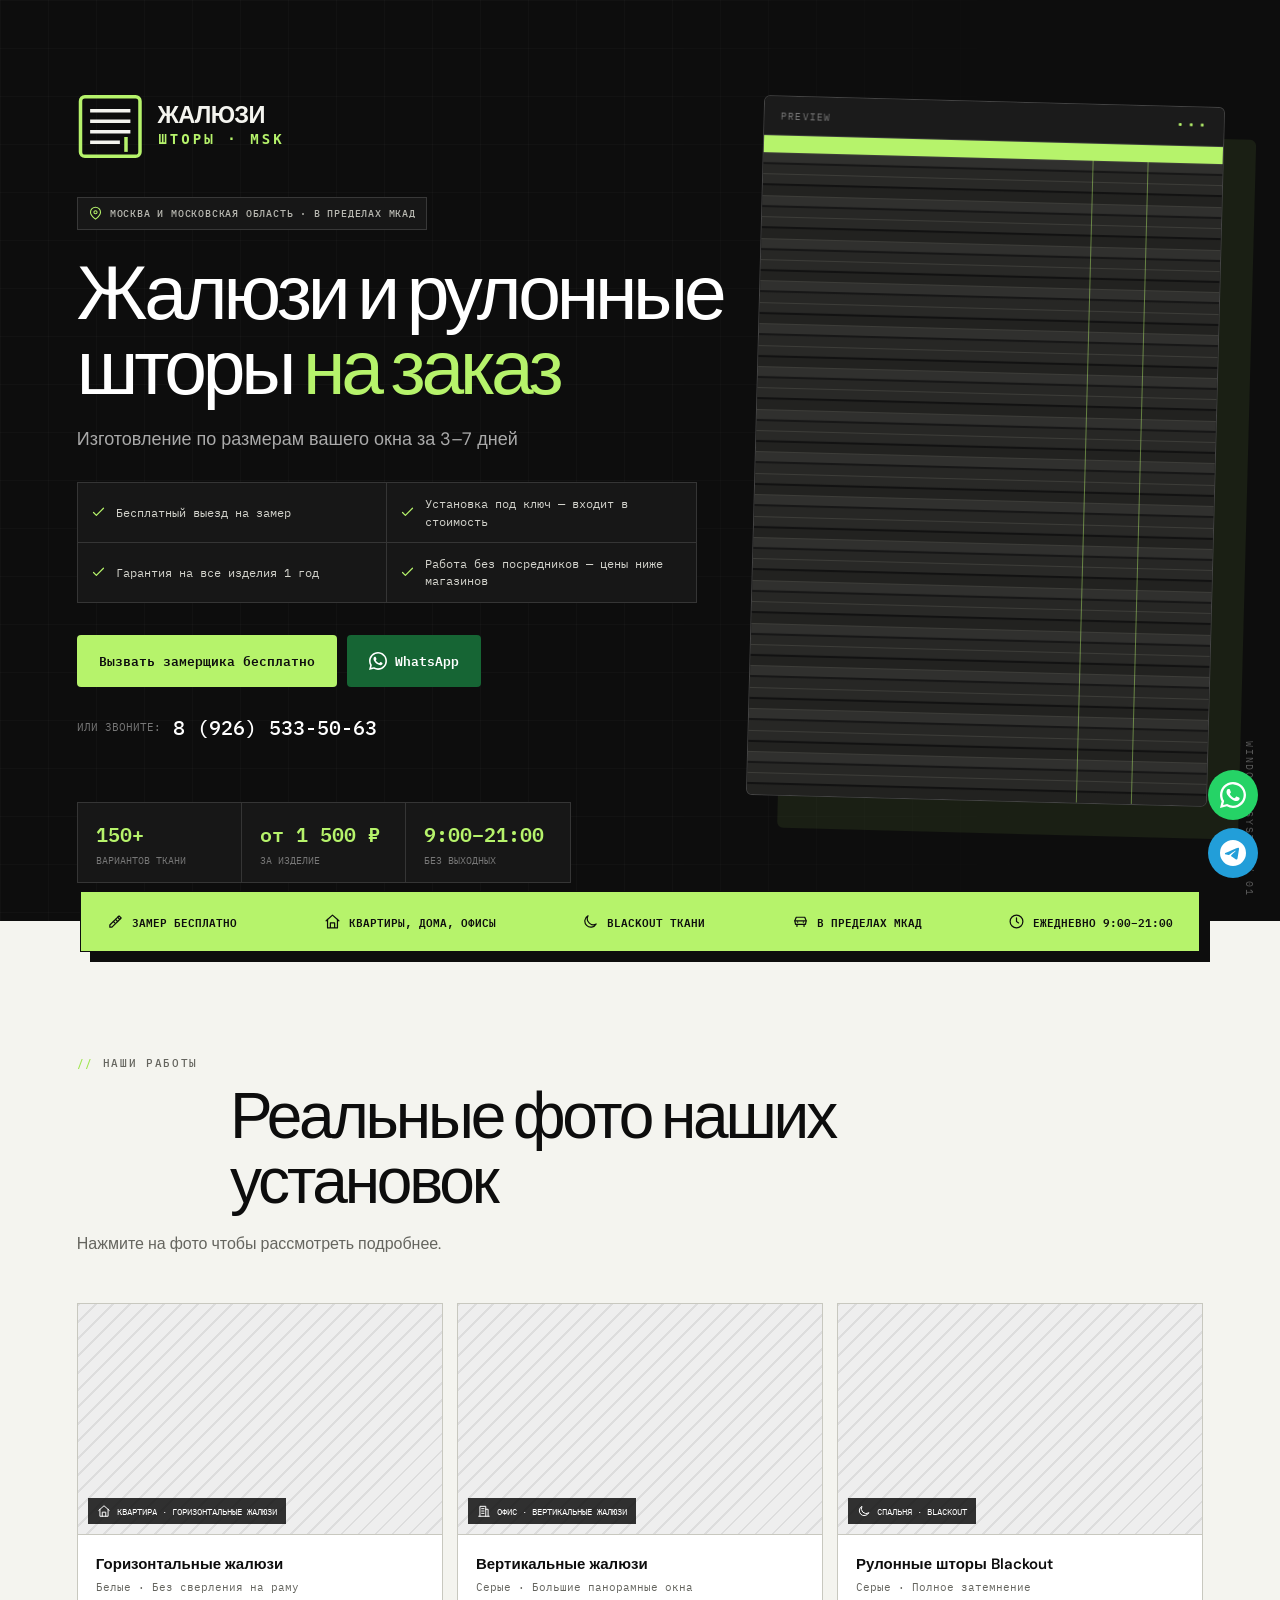
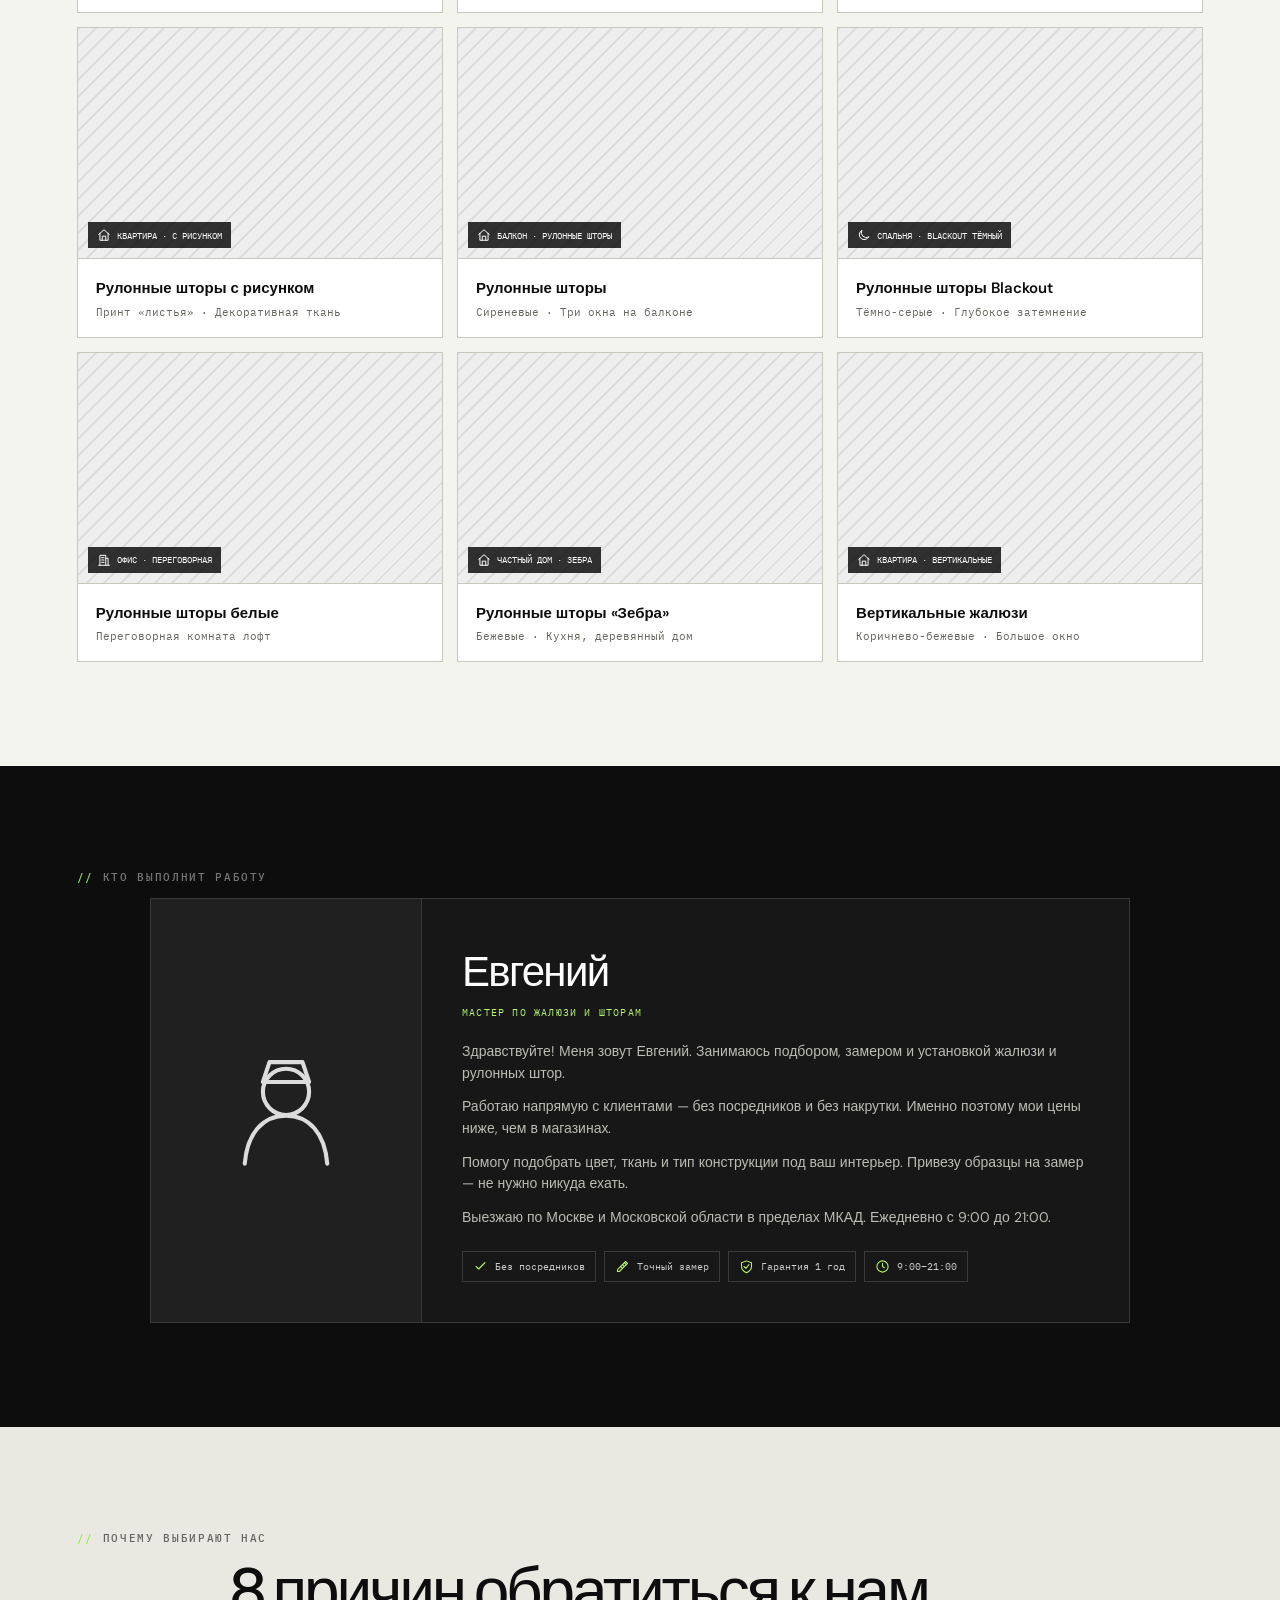
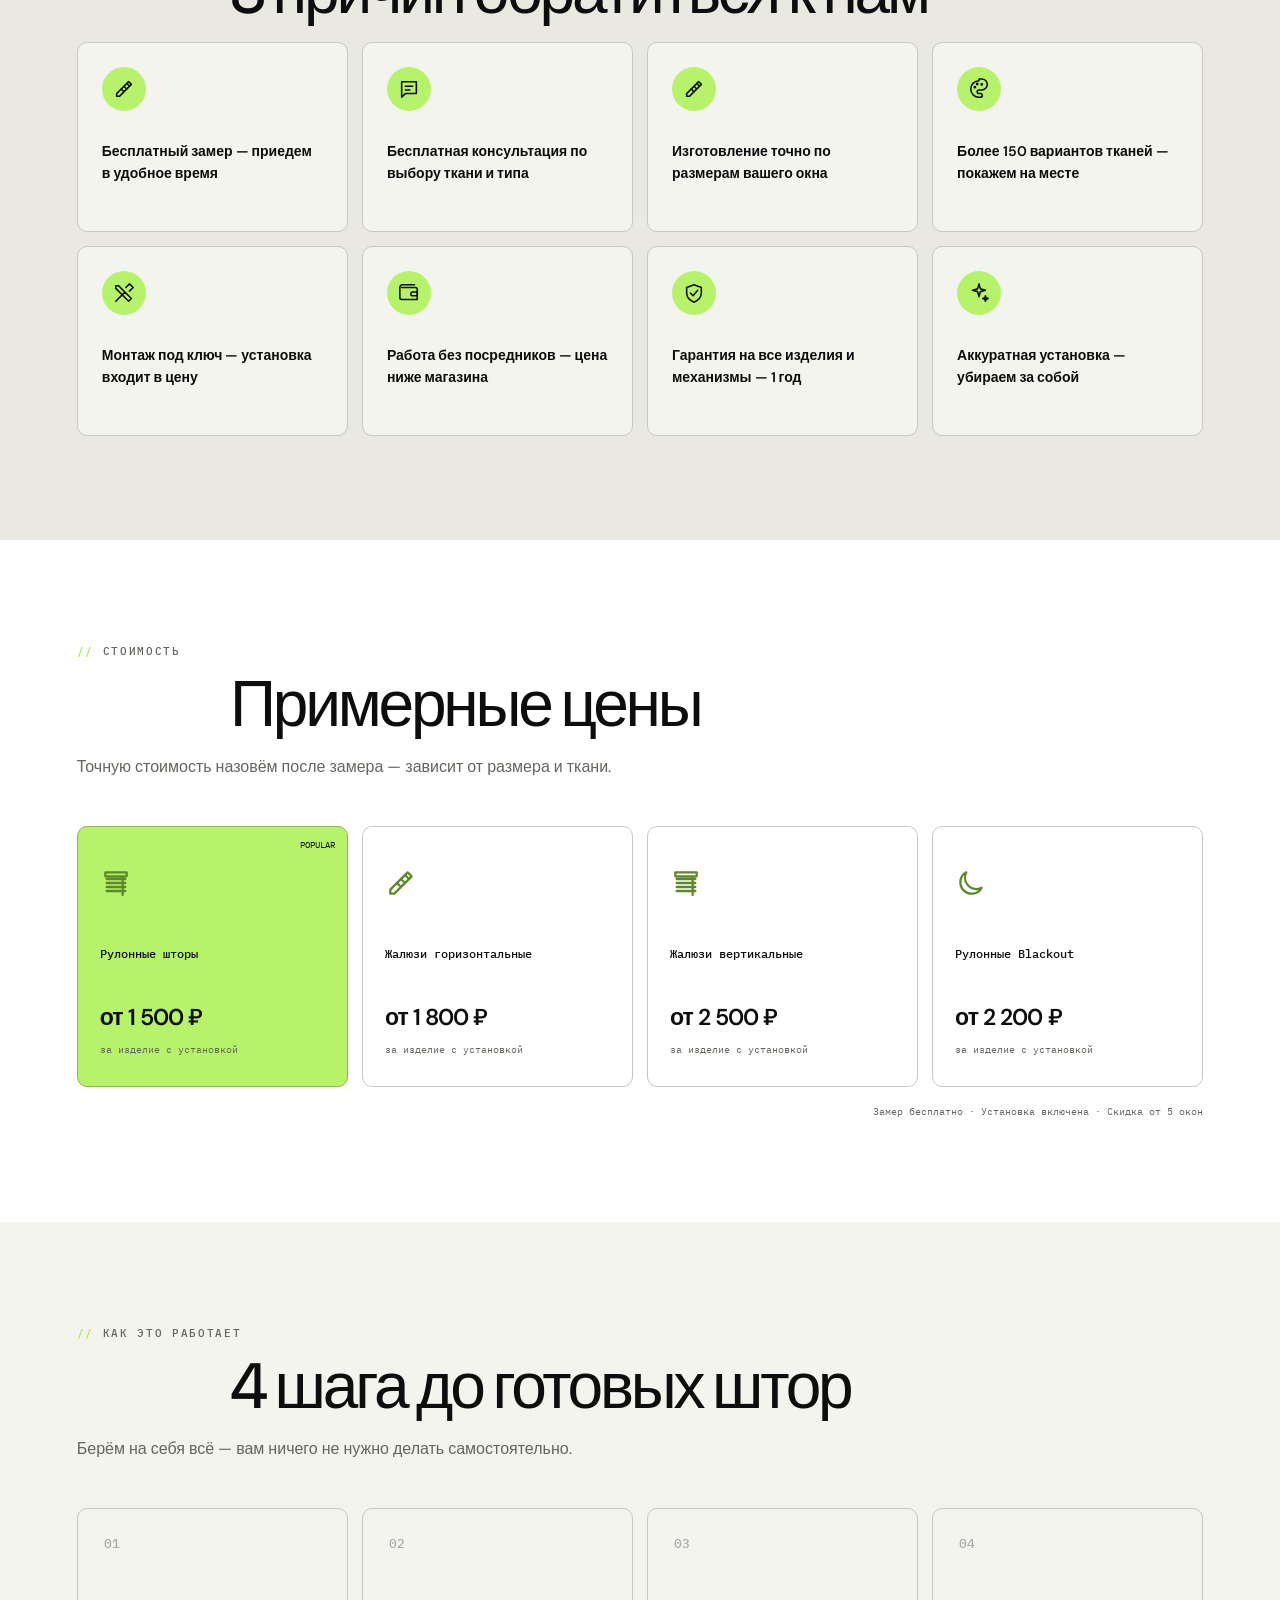
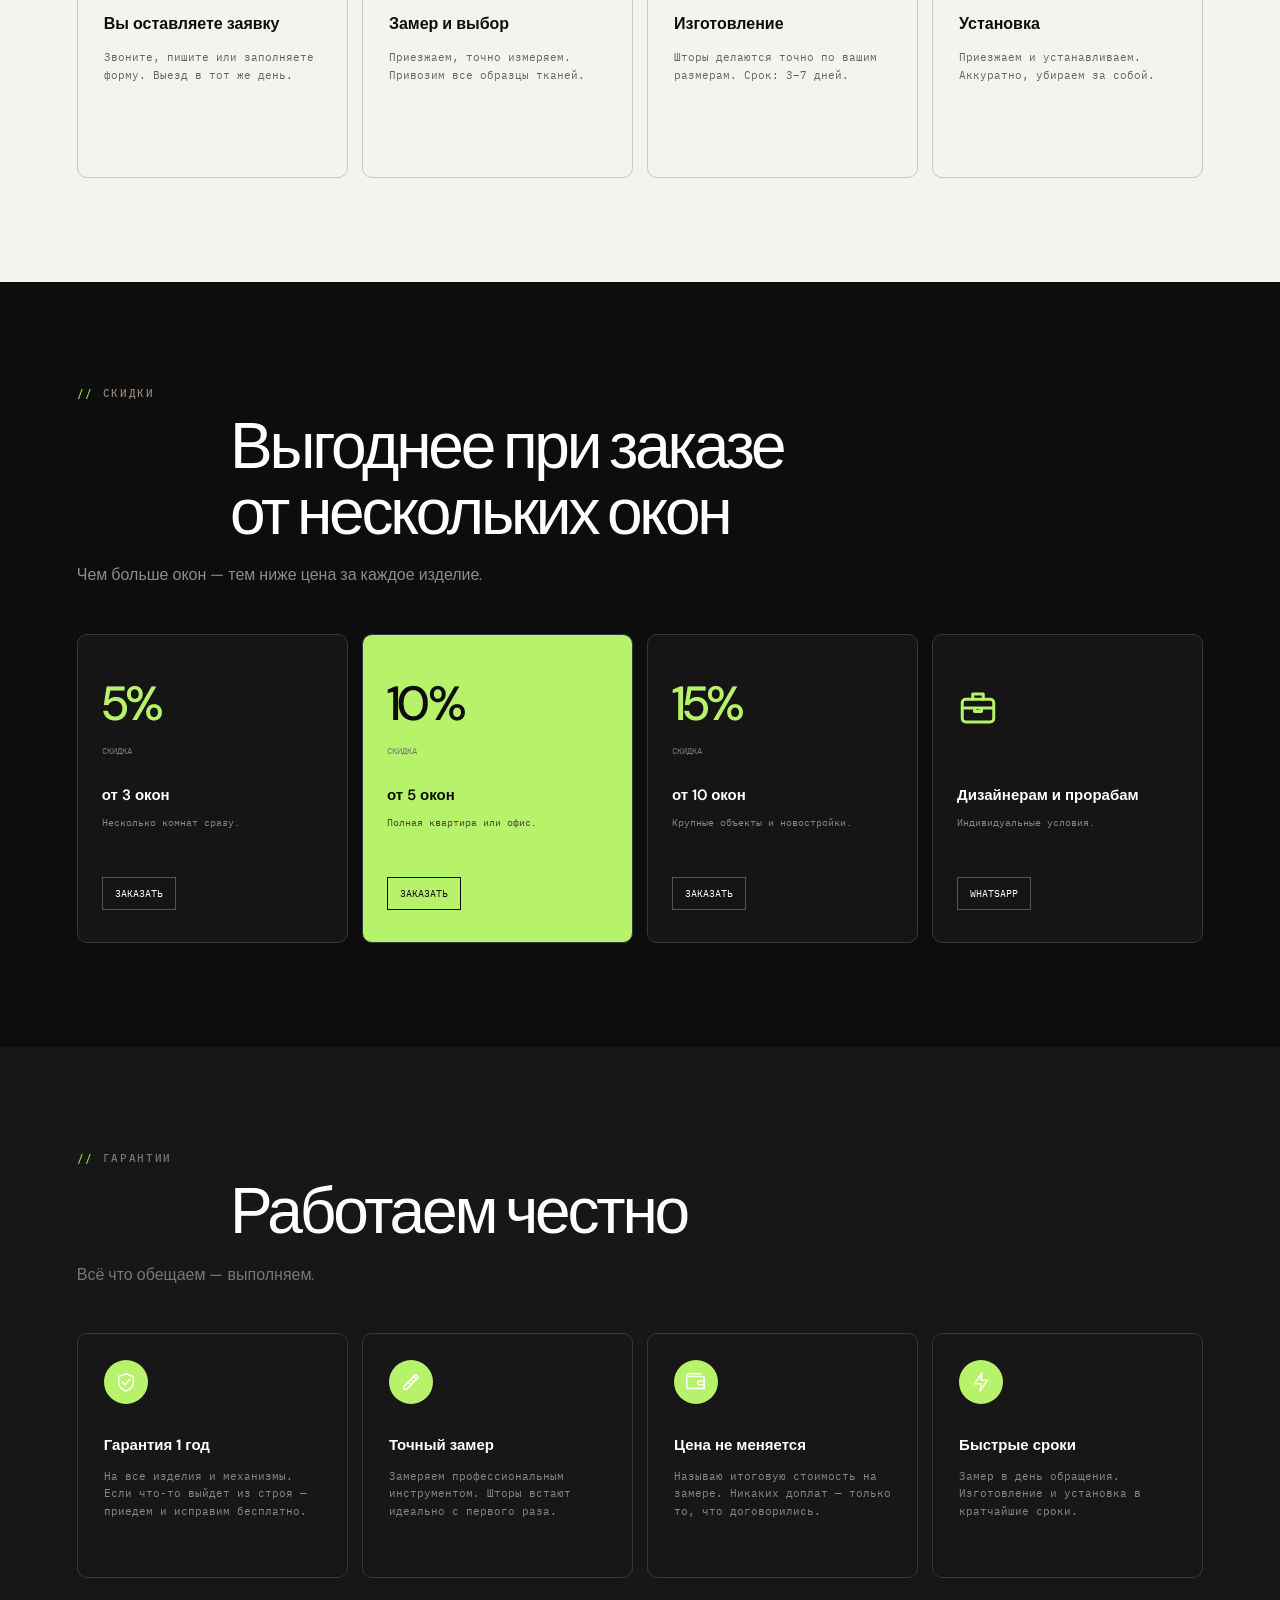
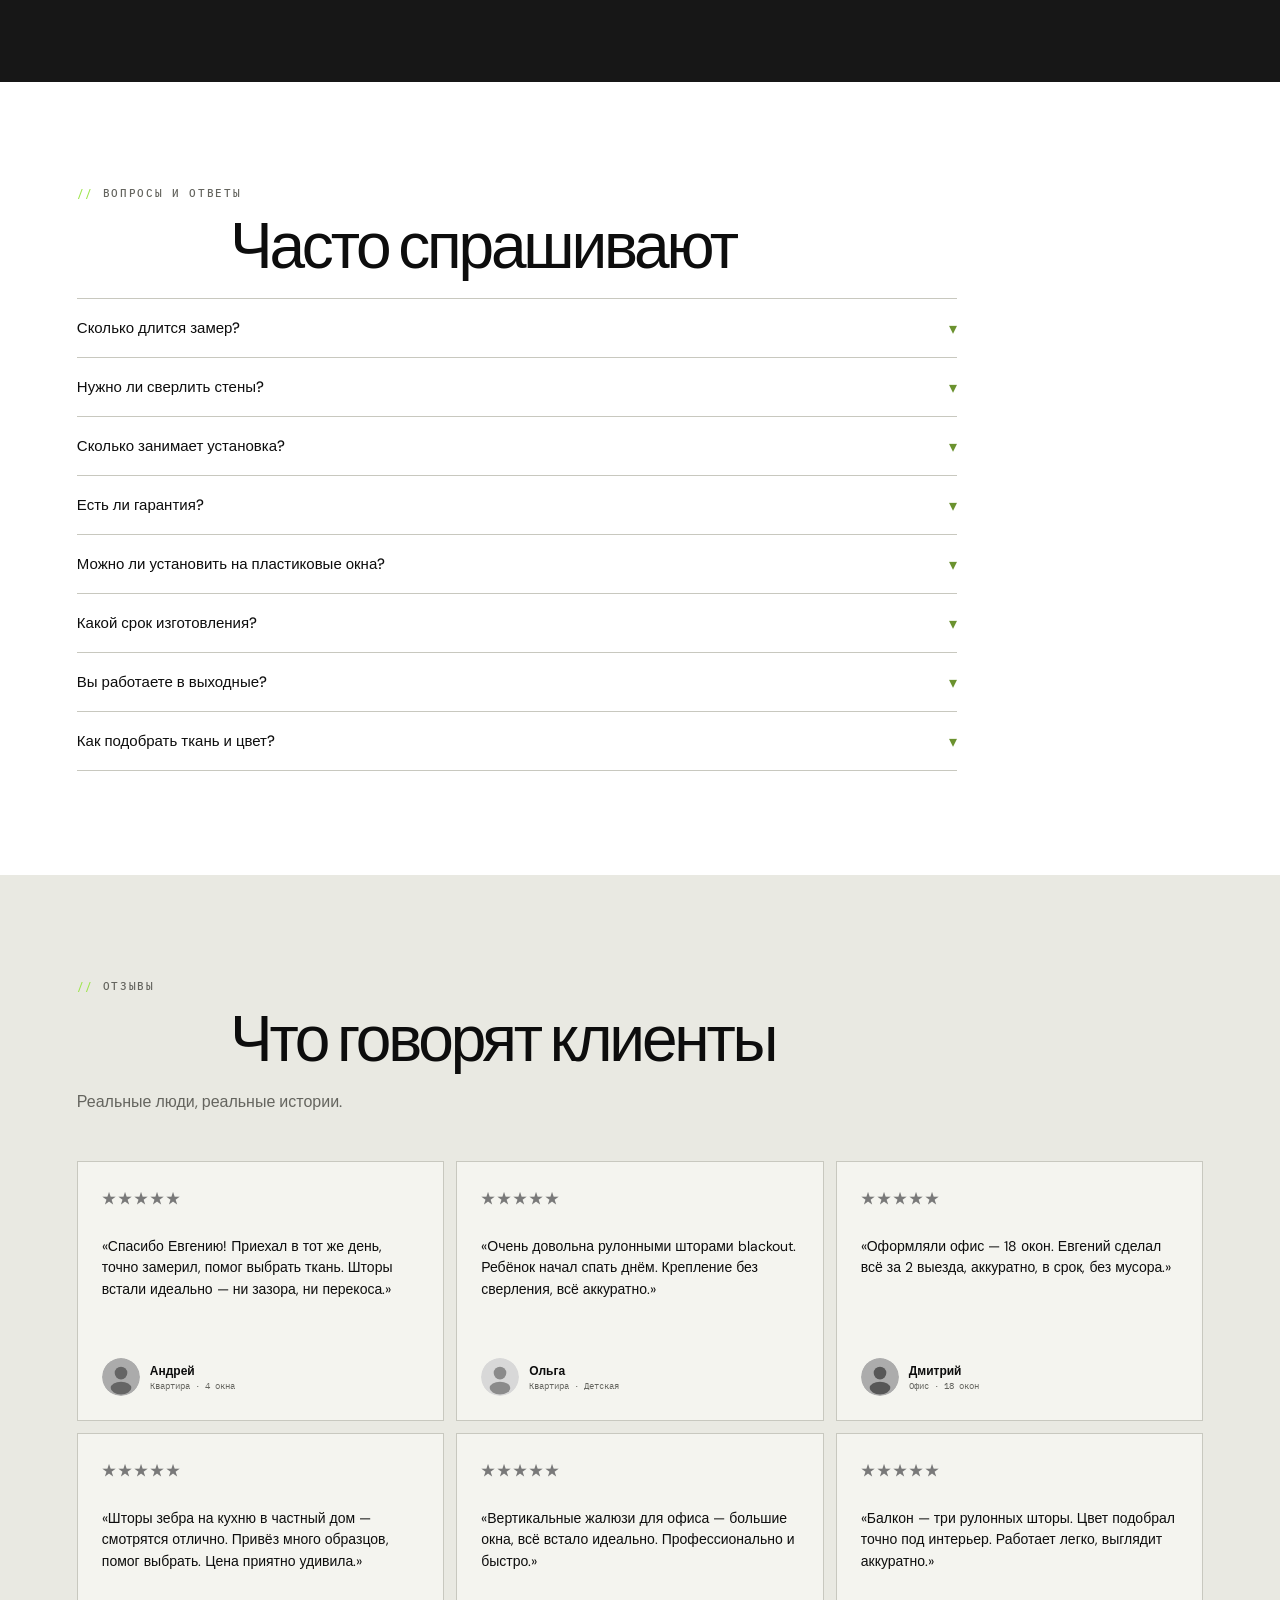
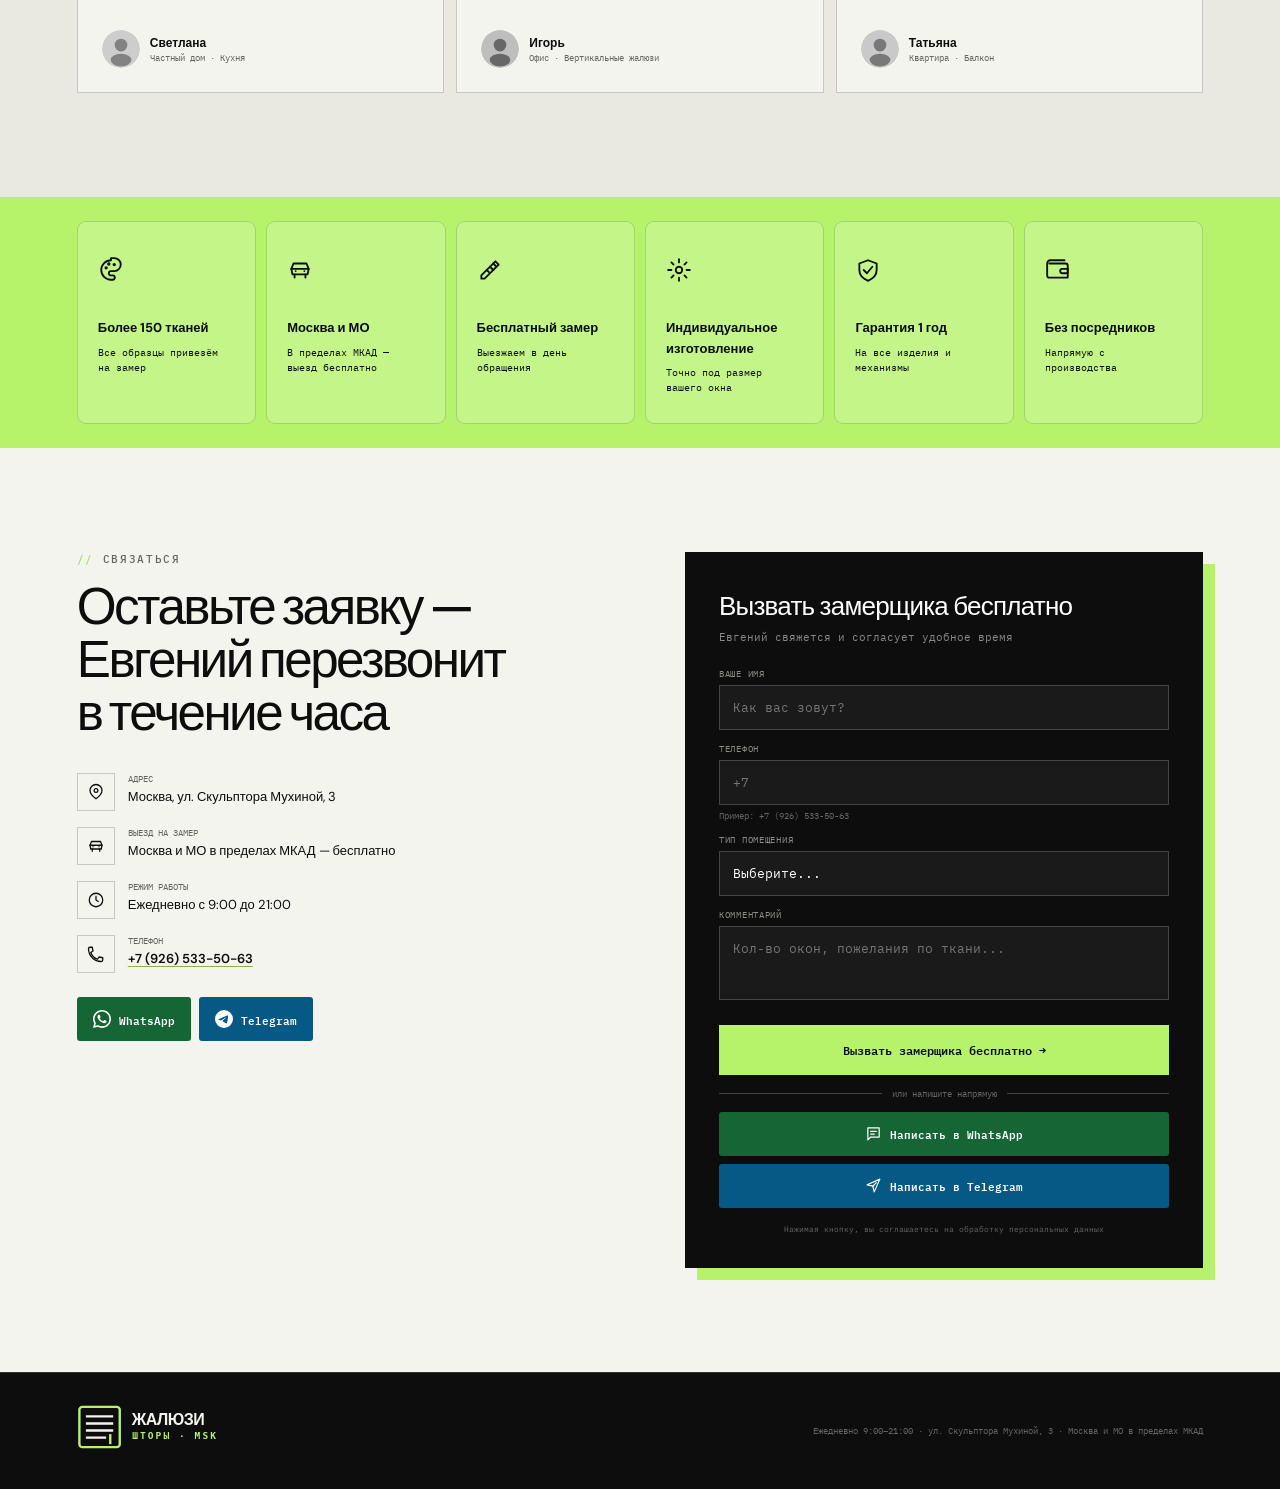
==== commit 57435f37: "Refresh branding icons and card layouts" ====
--- a/index.html
+++ b/index.html
@@ -25,7 +25,7 @@
 
 <!-- STICKY HEADER -->
 <div class="hdr" id="hdr">
-  <div class="hdr-logo"><img src="[data-uri]" alt="Жалюзи и шторы MSK"></div>
+  <div class="hdr-logo"><img src="logo.svg" alt="Жалюзи и шторы MSK"></div>
   <nav class="hdr-nav" aria-label="Основная навигация">
     <a href="#works">Работы</a>
     <a href="#prices">Цены</a>
@@ -57,15 +57,15 @@
     <div class="blind-cord2"></div>
   </div>
   <div class="hero-content">
-    <div class="hero-logo"><img src="[data-uri]" alt="Жалюзи и шторы MSK"></div>
-    <div class="hero-geo">📍 Москва и Московская область · в пределах МКАД</div>
+    <div class="hero-logo"><img src="logo.svg" alt="Жалюзи и шторы MSK"></div>
+    <div class="hero-geo"><svg class="icon" aria-hidden="true"><use href="icons.svg#pin"></use></svg> Москва и Московская область · в пределах МКАД</div>
     <h1>Жалюзи и рулонные<br>шторы <em>на заказ</em></h1>
     <p class="hero-sub">Изготовление по размерам вашего окна за 3–7 дней</p>
     <div class="hero-checks">
-      <div class="hc"><span class="hc-icon">✅</span> Бесплатный выезд на замер</div>
-      <div class="hc"><span class="hc-icon">✅</span> Установка под ключ — входит в стоимость</div>
-      <div class="hc"><span class="hc-icon">✅</span> Гарантия на все изделия 1 год</div>
-      <div class="hc"><span class="hc-icon">✅</span> Работа без посредников — цены ниже магазинов</div>
+      <div class="hc"><span class="hc-icon"><svg class="icon" aria-hidden="true"><use href="icons.svg#check"></use></svg></span> Бесплатный выезд на замер</div>
+      <div class="hc"><span class="hc-icon"><svg class="icon" aria-hidden="true"><use href="icons.svg#check"></use></svg></span> Установка под ключ — входит в стоимость</div>
+      <div class="hc"><span class="hc-icon"><svg class="icon" aria-hidden="true"><use href="icons.svg#check"></use></svg></span> Гарантия на все изделия 1 год</div>
+      <div class="hc"><span class="hc-icon"><svg class="icon" aria-hidden="true"><use href="icons.svg#check"></use></svg></span> Работа без посредников — цены ниже магазинов</div>
     </div>
     <div class="hero-btns">
       <a href="#contact" class="btn-accent">Вызвать замерщика бесплатно</a>
@@ -87,11 +87,11 @@
 </section>
 
 <div class="badges">
-  <div class="badge">📐 Замер бесплатно</div>
-  <div class="badge">🏠 Квартиры, дома, офисы</div>
-  <div class="badge">🌑 Blackout ткани</div>
-  <div class="badge">🚗 В пределах МКАД</div>
-  <div class="badge">⏰ Ежедневно 9:00–21:00</div>
+  <div class="badge"><svg class="icon" aria-hidden="true"><use href="icons.svg#measure"></use></svg> Замер бесплатно</div>
+  <div class="badge"><svg class="icon" aria-hidden="true"><use href="icons.svg#home"></use></svg> Квартиры, дома, офисы</div>
+  <div class="badge"><svg class="icon" aria-hidden="true"><use href="icons.svg#moon"></use></svg> Blackout ткани</div>
+  <div class="badge"><svg class="icon" aria-hidden="true"><use href="icons.svg#car"></use></svg> В пределах МКАД</div>
+  <div class="badge"><svg class="icon" aria-hidden="true"><use href="icons.svg#clock"></use></svg> Ежедневно 9:00–21:00</div>
 </div>
 
 <!-- НАШИ РАБОТЫ -->
@@ -100,15 +100,15 @@
   <div class="sec-title">Реальные фото наших установок</div>
   <p class="sec-sub">Нажмите на фото чтобы рассмотреть подробнее.</p>
   <div class="works-grid">
-    <div class="work-card" onclick="openLb(0)"><div class="work-img"><img onerror="this.hidden=true" src="work1.jpg" alt="Горизонтальные жалюзи" loading="lazy"><div class="work-tag">🏠 Квартира · Горизонтальные жалюзи</div></div><div class="work-info"><div class="work-title">Горизонтальные жалюзи</div><div class="work-note">Белые · Без сверления на раму</div></div></div>
-    <div class="work-card" onclick="openLb(1)"><div class="work-img"><img onerror="this.hidden=true" src="work2.jpg" alt="Вертикальные жалюзи офис" loading="lazy"><div class="work-tag">🏢 Офис · Вертикальные жалюзи</div></div><div class="work-info"><div class="work-title">Вертикальные жалюзи</div><div class="work-note">Серые · Большие панорамные окна</div></div></div>
-    <div class="work-card" onclick="openLb(2)"><div class="work-img"><img onerror="this.hidden=true" src="work3.jpg" alt="Blackout с LED" loading="lazy"><div class="work-tag">🛏 Спальня · Blackout</div></div><div class="work-info"><div class="work-title">Рулонные шторы Blackout</div><div class="work-note">Серые · Полное затемнение</div></div></div>
-    <div class="work-card" onclick="openLb(3)"><div class="work-img"><img onerror="this.hidden=true" src="work4.jpg" alt="Рулонные с рисунком" loading="lazy"><div class="work-tag">🏠 Квартира · С рисунком</div></div><div class="work-info"><div class="work-title">Рулонные шторы с рисунком</div><div class="work-note">Принт «листья» · Декоративная ткань</div></div></div>
-    <div class="work-card" onclick="openLb(4)"><div class="work-img"><img onerror="this.hidden=true" src="work5.jpg" alt="Сиреневые рулонные" loading="lazy"><div class="work-tag">🏠 Балкон · Рулонные шторы</div></div><div class="work-info"><div class="work-title">Рулонные шторы</div><div class="work-note">Сиреневые · Три окна на балконе</div></div></div>
-    <div class="work-card" onclick="openLb(5)"><div class="work-img"><img onerror="this.hidden=true" src="work6.jpg" alt="Blackout тёмные" loading="lazy"><div class="work-tag">🛏 Спальня · Blackout тёмный</div></div><div class="work-info"><div class="work-title">Рулонные шторы Blackout</div><div class="work-note">Тёмно-серые · Глубокое затемнение</div></div></div>
-    <div class="work-card" onclick="openLb(6)"><div class="work-img"><img onerror="this.hidden=true" src="work7.jpg" alt="Белые переговорная" loading="lazy"><div class="work-tag">🏢 Офис · Переговорная</div></div><div class="work-info"><div class="work-title">Рулонные шторы белые</div><div class="work-note">Переговорная комната лофт</div></div></div>
-    <div class="work-card" onclick="openLb(7)"><div class="work-img"><img onerror="this.hidden=true" src="work8.jpg" alt="Зебра кухня" loading="lazy"><div class="work-tag">🏡 Частный дом · Зебра</div></div><div class="work-info"><div class="work-title">Рулонные шторы «Зебра»</div><div class="work-note">Бежевые · Кухня, деревянный дом</div></div></div>
-    <div class="work-card" onclick="openLb(8)"><div class="work-img"><img onerror="this.hidden=true" src="work9.jpg" alt="Вертикальные коричневые" loading="lazy"><div class="work-tag">🏠 Квартира · Вертикальные</div></div><div class="work-info"><div class="work-title">Вертикальные жалюзи</div><div class="work-note">Коричнево-бежевые · Большое окно</div></div></div>
+    <div class="work-card" onclick="openLb(0)"><div class="work-img"><img onerror="this.hidden=true" src="work1.jpg" alt="Горизонтальные жалюзи" loading="lazy"><div class="work-tag"><svg class="icon" aria-hidden="true"><use href="icons.svg#home"></use></svg> Квартира · Горизонтальные жалюзи</div></div><div class="work-info"><div class="work-title">Горизонтальные жалюзи</div><div class="work-note">Белые · Без сверления на раму</div></div></div>
+    <div class="work-card" onclick="openLb(1)"><div class="work-img"><img onerror="this.hidden=true" src="work2.jpg" alt="Вертикальные жалюзи офис" loading="lazy"><div class="work-tag"><svg class="icon" aria-hidden="true"><use href="icons.svg#building"></use></svg> Офис · Вертикальные жалюзи</div></div><div class="work-info"><div class="work-title">Вертикальные жалюзи</div><div class="work-note">Серые · Большие панорамные окна</div></div></div>
+    <div class="work-card" onclick="openLb(2)"><div class="work-img"><img onerror="this.hidden=true" src="work3.jpg" alt="Blackout с LED" loading="lazy"><div class="work-tag"><svg class="icon" aria-hidden="true"><use href="icons.svg#moon"></use></svg> Спальня · Blackout</div></div><div class="work-info"><div class="work-title">Рулонные шторы Blackout</div><div class="work-note">Серые · Полное затемнение</div></div></div>
+    <div class="work-card" onclick="openLb(3)"><div class="work-img"><img onerror="this.hidden=true" src="work4.jpg" alt="Рулонные с рисунком" loading="lazy"><div class="work-tag"><svg class="icon" aria-hidden="true"><use href="icons.svg#home"></use></svg> Квартира · С рисунком</div></div><div class="work-info"><div class="work-title">Рулонные шторы с рисунком</div><div class="work-note">Принт «листья» · Декоративная ткань</div></div></div>
+    <div class="work-card" onclick="openLb(4)"><div class="work-img"><img onerror="this.hidden=true" src="work5.jpg" alt="Сиреневые рулонные" loading="lazy"><div class="work-tag"><svg class="icon" aria-hidden="true"><use href="icons.svg#home"></use></svg> Балкон · Рулонные шторы</div></div><div class="work-info"><div class="work-title">Рулонные шторы</div><div class="work-note">Сиреневые · Три окна на балконе</div></div></div>
+    <div class="work-card" onclick="openLb(5)"><div class="work-img"><img onerror="this.hidden=true" src="work6.jpg" alt="Blackout тёмные" loading="lazy"><div class="work-tag"><svg class="icon" aria-hidden="true"><use href="icons.svg#moon"></use></svg> Спальня · Blackout тёмный</div></div><div class="work-info"><div class="work-title">Рулонные шторы Blackout</div><div class="work-note">Тёмно-серые · Глубокое затемнение</div></div></div>
+    <div class="work-card" onclick="openLb(6)"><div class="work-img"><img onerror="this.hidden=true" src="work7.jpg" alt="Белые переговорная" loading="lazy"><div class="work-tag"><svg class="icon" aria-hidden="true"><use href="icons.svg#building"></use></svg> Офис · Переговорная</div></div><div class="work-info"><div class="work-title">Рулонные шторы белые</div><div class="work-note">Переговорная комната лофт</div></div></div>
+    <div class="work-card" onclick="openLb(7)"><div class="work-img"><img onerror="this.hidden=true" src="work8.jpg" alt="Зебра кухня" loading="lazy"><div class="work-tag"><svg class="icon" aria-hidden="true"><use href="icons.svg#home"></use></svg> Частный дом · Зебра</div></div><div class="work-info"><div class="work-title">Рулонные шторы «Зебра»</div><div class="work-note">Бежевые · Кухня, деревянный дом</div></div></div>
+    <div class="work-card" onclick="openLb(8)"><div class="work-img"><img onerror="this.hidden=true" src="work9.jpg" alt="Вертикальные коричневые" loading="lazy"><div class="work-tag"><svg class="icon" aria-hidden="true"><use href="icons.svg#home"></use></svg> Квартира · Вертикальные</div></div><div class="work-info"><div class="work-title">Вертикальные жалюзи</div><div class="work-note">Коричнево-бежевые · Большое окно</div></div></div>
   </div>
 </section>
 
@@ -125,7 +125,7 @@
 <section class="master">
   <div class="sec-label">Кто выполнит работу</div>
   <div class="master-inner">
-    <div class="master-photo">👨‍🔧</div>
+    <div class="master-photo" aria-hidden="true"><svg class="master-mark" viewBox="0 0 160 160"><circle cx="80" cy="58" r="28"/><path d="M30 145c3-37 22-58 50-58s47 21 50 58"/><path d="M52 46h56l-8-24H60z"/></svg></div>
     <div>
       <div class="master-name">Евгений</div>
       <div class="master-role">Мастер по жалюзи и шторам</div>
@@ -136,10 +136,10 @@
         <p>Выезжаю по Москве и Московской области в пределах МКАД. Ежедневно с 9:00 до 21:00.</p>
       </div>
       <div class="master-badges">
-        <div class="mbadge">✅ Без посредников</div>
-        <div class="mbadge">📐 Точный замер</div>
-        <div class="mbadge">🛡️ Гарантия 1 год</div>
-        <div class="mbadge">⏰ 9:00–21:00</div>
+        <div class="mbadge"><svg class="icon" aria-hidden="true"><use href="icons.svg#check"></use></svg> Без посредников</div>
+        <div class="mbadge"><svg class="icon" aria-hidden="true"><use href="icons.svg#measure"></use></svg> Точный замер</div>
+        <div class="mbadge"><svg class="icon" aria-hidden="true"><use href="icons.svg#shield"></use></svg> Гарантия 1 год</div>
+        <div class="mbadge"><svg class="icon" aria-hidden="true"><use href="icons.svg#clock"></use></svg> 9:00–21:00</div>
       </div>
     </div>
   </div>
@@ -150,14 +150,14 @@
   <div class="sec-label">Почему выбирают нас</div>
   <div class="sec-title">8 причин обратиться к нам</div>
   <div class="adv-grid">
-    <div class="adv-item"><div class="adv-icon">📐</div><div class="adv-text">Бесплатный замер — приедем в удобное время</div></div>
-    <div class="adv-item"><div class="adv-icon">💬</div><div class="adv-text">Бесплатная консультация по выбору ткани и типа</div></div>
-    <div class="adv-item"><div class="adv-icon">📏</div><div class="adv-text">Изготовление точно по размерам вашего окна</div></div>
-    <div class="adv-item"><div class="adv-icon">🎨</div><div class="adv-text">Более 150 вариантов тканей — покажем на месте</div></div>
-    <div class="adv-item"><div class="adv-icon">🔨</div><div class="adv-text">Монтаж под ключ — установка входит в цену</div></div>
-    <div class="adv-item"><div class="adv-icon">💰</div><div class="adv-text">Работа без посредников — цена ниже магазина</div></div>
-    <div class="adv-item"><div class="adv-icon">🛡️</div><div class="adv-text">Гарантия на все изделия и механизмы — 1 год</div></div>
-    <div class="adv-item"><div class="adv-icon">🧹</div><div class="adv-text">Аккуратная установка — убираем за собой</div></div>
+    <div class="adv-item"><div class="adv-icon"><svg class="icon" aria-hidden="true"><use href="icons.svg#measure"></use></svg></div><div class="adv-text">Бесплатный замер — приедем в удобное время</div></div>
+    <div class="adv-item"><div class="adv-icon"><svg class="icon" aria-hidden="true"><use href="icons.svg#message"></use></svg></div><div class="adv-text">Бесплатная консультация по выбору ткани и типа</div></div>
+    <div class="adv-item"><div class="adv-icon"><svg class="icon" aria-hidden="true"><use href="icons.svg#measure"></use></svg></div><div class="adv-text">Изготовление точно по размерам вашего окна</div></div>
+    <div class="adv-item"><div class="adv-icon"><svg class="icon" aria-hidden="true"><use href="icons.svg#palette"></use></svg></div><div class="adv-text">Более 150 вариантов тканей — покажем на месте</div></div>
+    <div class="adv-item"><div class="adv-icon"><svg class="icon" aria-hidden="true"><use href="icons.svg#tools"></use></svg></div><div class="adv-text">Монтаж под ключ — установка входит в цену</div></div>
+    <div class="adv-item"><div class="adv-icon"><svg class="icon" aria-hidden="true"><use href="icons.svg#wallet"></use></svg></div><div class="adv-text">Работа без посредников — цена ниже магазина</div></div>
+    <div class="adv-item"><div class="adv-icon"><svg class="icon" aria-hidden="true"><use href="icons.svg#shield"></use></svg></div><div class="adv-text">Гарантия на все изделия и механизмы — 1 год</div></div>
+    <div class="adv-item"><div class="adv-icon"><svg class="icon" aria-hidden="true"><use href="icons.svg#sparkle"></use></svg></div><div class="adv-text">Аккуратная установка — убираем за собой</div></div>
   </div>
 </section>
 
@@ -167,10 +167,10 @@
   <div class="sec-title">Примерные цены</div>
   <p class="sec-sub">Точную стоимость назовём после замера — зависит от размера и ткани.</p>
   <div class="prices-grid">
-    <div class="price-card hot"><div class="price-icon">🪟</div><div class="price-name">Рулонные шторы</div><div class="price-val">от 1 500 ₽</div><div class="price-from">за изделие с установкой</div></div>
-    <div class="price-card"><div class="price-icon">📐</div><div class="price-name">Жалюзи горизонтальные</div><div class="price-val">от 1 800 ₽</div><div class="price-from">за изделие с установкой</div></div>
-    <div class="price-card"><div class="price-icon">↕️</div><div class="price-name">Жалюзи вертикальные</div><div class="price-val">от 2 500 ₽</div><div class="price-from">за изделие с установкой</div></div>
-    <div class="price-card"><div class="price-icon">🌑</div><div class="price-name">Рулонные Blackout</div><div class="price-val">от 2 200 ₽</div><div class="price-from">за изделие с установкой</div></div>
+    <div class="price-card hot"><div class="price-icon"><svg class="icon" aria-hidden="true"><use href="icons.svg#blinds"></use></svg></div><div class="price-name">Рулонные шторы</div><div class="price-val">от 1 500 ₽</div><div class="price-from">за изделие с установкой</div></div>
+    <div class="price-card"><div class="price-icon"><svg class="icon" aria-hidden="true"><use href="icons.svg#measure"></use></svg></div><div class="price-name">Жалюзи горизонтальные</div><div class="price-val">от 1 800 ₽</div><div class="price-from">за изделие с установкой</div></div>
+    <div class="price-card"><div class="price-icon"><svg class="icon" aria-hidden="true"><use href="icons.svg#blinds"></use></svg></div><div class="price-name">Жалюзи вертикальные</div><div class="price-val">от 2 500 ₽</div><div class="price-from">за изделие с установкой</div></div>
+    <div class="price-card"><div class="price-icon"><svg class="icon" aria-hidden="true"><use href="icons.svg#moon"></use></svg></div><div class="price-name">Рулонные Blackout</div><div class="price-val">от 2 200 ₽</div><div class="price-from">за изделие с установкой</div></div>
   </div>
   <p class="prices-note">Замер бесплатно · Установка включена · Скидка от 5 окон</p>
 </section>
@@ -197,7 +197,7 @@
     <div class="dc"><div class="dc-pct">5%</div><div class="dc-lbl">скидка</div><div class="dc-name">от 3 окон</div><div class="dc-text">Несколько комнат сразу.</div><a href="#contact" class="dc-btn">Заказать</a></div>
     <div class="dc feat"><div class="dc-pct">10%</div><div class="dc-lbl">скидка</div><div class="dc-name">от 5 окон</div><div class="dc-text">Полная квартира или офис.</div><a href="#contact" class="dc-btn">Заказать</a></div>
     <div class="dc"><div class="dc-pct">15%</div><div class="dc-lbl">скидка</div><div class="dc-name">от 10 окон</div><div class="dc-text">Крупные объекты и новостройки.</div><a href="#contact" class="dc-btn">Заказать</a></div>
-    <div class="dc"><div class="dc-pct">💼</div><div class="dc-lbl">&nbsp;</div><div class="dc-name">Дизайнерам и прорабам</div><div class="dc-text">Индивидуальные условия.</div><a href="#" onclick="openWA();return false;" class="dc-btn">WhatsApp</a></div>
+    <div class="dc"><div class="dc-pct"><svg class="icon" aria-hidden="true"><use href="icons.svg#briefcase"></use></svg></div><div class="dc-lbl">&nbsp;</div><div class="dc-name">Дизайнерам и прорабам</div><div class="dc-text">Индивидуальные условия.</div><a href="#" onclick="openWA();return false;" class="dc-btn">WhatsApp</a></div>
   </div>
 </section>
 
@@ -207,10 +207,10 @@
   <div class="sec-title">Работаем честно</div>
   <p class="sec-sub">Всё что обещаем — выполняем.</p>
   <div class="adv-dark-grid">
-    <div class="adv-dark-card"><div class="adv-dark-icon">🛡️</div><h3>Гарантия 1 год</h3><p>На все изделия и механизмы. Если что-то выйдет из строя — приедем и исправим бесплатно.</p></div>
-    <div class="adv-dark-card"><div class="adv-dark-icon">📐</div><h3>Точный замер</h3><p>Замеряем профессиональным инструментом. Шторы встают идеально с первого раза.</p></div>
-    <div class="adv-dark-card"><div class="adv-dark-icon">💰</div><h3>Цена не меняется</h3><p>Называю итоговую стоимость на замере. Никаких доплат — только то, что договорились.</p></div>
-    <div class="adv-dark-card"><div class="adv-dark-icon">🚀</div><h3>Быстрые сроки</h3><p>Замер в день обращения. Изготовление и установка в кратчайшие сроки.</p></div>
+    <div class="adv-dark-card"><div class="adv-dark-icon"><svg class="icon" aria-hidden="true"><use href="icons.svg#shield"></use></svg></div><h3>Гарантия 1 год</h3><p>На все изделия и механизмы. Если что-то выйдет из строя — приедем и исправим бесплатно.</p></div>
+    <div class="adv-dark-card"><div class="adv-dark-icon"><svg class="icon" aria-hidden="true"><use href="icons.svg#measure"></use></svg></div><h3>Точный замер</h3><p>Замеряем профессиональным инструментом. Шторы встают идеально с первого раза.</p></div>
+    <div class="adv-dark-card"><div class="adv-dark-icon"><svg class="icon" aria-hidden="true"><use href="icons.svg#wallet"></use></svg></div><h3>Цена не меняется</h3><p>Называю итоговую стоимость на замере. Никаких доплат — только то, что договорились.</p></div>
+    <div class="adv-dark-card"><div class="adv-dark-icon"><svg class="icon" aria-hidden="true"><use href="icons.svg#bolt"></use></svg></div><h3>Быстрые сроки</h3><p>Замер в день обращения. Изготовление и установка в кратчайшие сроки.</p></div>
   </div>
 </section>
 
@@ -236,24 +236,24 @@
   <div class="sec-title">Что говорят клиенты</div>
   <p class="sec-sub" style="margin-bottom:28px">Реальные люди, реальные истории.</p>
   <div class="reviews-grid">
-    <div class="review-card"><div class="r-stars">⭐⭐⭐⭐⭐</div><div class="r-text">«Спасибо Евгению! Приехал в тот же день, точно замерил, помог выбрать ткань. Шторы встали идеально — ни зазора, ни перекоса.»</div><div class="r-author"><div class="r-ava"><svg viewBox="0 0 48 48" fill="none"><circle cx="24" cy="24" r="24" fill="#D4A574"/><circle cx="24" cy="19" r="8" fill="#8B5E3C"/><ellipse cx="24" cy="38" rx="13" ry="8" fill="#8B5E3C"/></svg></div><div><div class="r-name">Андрей</div><div class="r-meta">Квартира · 4 окна</div></div></div></div>
-    <div class="review-card"><div class="r-stars">⭐⭐⭐⭐⭐</div><div class="r-text">«Очень довольна рулонными шторами blackout. Ребёнок начал спать днём. Крепление без сверления, всё аккуратно.»</div><div class="r-author"><div class="r-ava"><svg viewBox="0 0 48 48" fill="none"><circle cx="24" cy="24" r="24" fill="#F0D5B0"/><circle cx="24" cy="19" r="8" fill="#C08060"/><ellipse cx="24" cy="38" rx="13" ry="8" fill="#C08060"/></svg></div><div><div class="r-name">Ольга</div><div class="r-meta">Квартира · Детская</div></div></div></div>
-    <div class="review-card"><div class="r-stars">⭐⭐⭐⭐⭐</div><div class="r-text">«Оформляли офис — 18 окон. Евгений сделал всё за 2 выезда, аккуратно, в срок, без мусора.»</div><div class="r-author"><div class="r-ava"><svg viewBox="0 0 48 48" fill="none"><circle cx="24" cy="24" r="24" fill="#C8A882"/><circle cx="24" cy="19" r="8" fill="#7A5030"/><ellipse cx="24" cy="38" rx="13" ry="8" fill="#7A5030"/></svg></div><div><div class="r-name">Дмитрий</div><div class="r-meta">Офис · 18 окон</div></div></div></div>
-    <div class="review-card"><div class="r-stars">⭐⭐⭐⭐⭐</div><div class="r-text">«Шторы зебра на кухню в частный дом — смотрятся отлично. Привёз много образцов, помог выбрать. Цена приятно удивила.»</div><div class="r-author"><div class="r-ava"><svg viewBox="0 0 48 48" fill="none"><circle cx="24" cy="24" r="24" fill="#EAC8A8"/><circle cx="24" cy="19" r="8" fill="#B07858"/><ellipse cx="24" cy="38" rx="13" ry="8" fill="#B07858"/></svg></div><div><div class="r-name">Светлана</div><div class="r-meta">Частный дом · Кухня</div></div></div></div>
-    <div class="review-card"><div class="r-stars">⭐⭐⭐⭐⭐</div><div class="r-text">«Вертикальные жалюзи для офиса — большие окна, всё встало идеально. Профессионально и быстро.»</div><div class="r-author"><div class="r-ava"><svg viewBox="0 0 48 48" fill="none"><circle cx="24" cy="24" r="24" fill="#DDBA90"/><circle cx="24" cy="19" r="8" fill="#8A6040"/><ellipse cx="24" cy="38" rx="13" ry="8" fill="#8A6040"/></svg></div><div><div class="r-name">Игорь</div><div class="r-meta">Офис · Вертикальные жалюзи</div></div></div></div>
-    <div class="review-card"><div class="r-stars">⭐⭐⭐⭐⭐</div><div class="r-text">«Балкон — три рулонных шторы. Цвет подобрал точно под интерьер. Работает легко, выглядит аккуратно.»</div><div class="r-author"><div class="r-ava"><svg viewBox="0 0 48 48" fill="none"><circle cx="24" cy="24" r="24" fill="#E8C4A0"/><circle cx="24" cy="19" r="8" fill="#A07050"/><ellipse cx="24" cy="38" rx="13" ry="8" fill="#A07050"/></svg></div><div><div class="r-name">Татьяна</div><div class="r-meta">Квартира · Балкон</div></div></div></div>
+    <div class="review-card"><div class="r-stars"><span class="stars" aria-label="5 из 5">★★★★★</span></div><div class="r-text">«Спасибо Евгению! Приехал в тот же день, точно замерил, помог выбрать ткань. Шторы встали идеально — ни зазора, ни перекоса.»</div><div class="r-author"><div class="r-ava"><svg viewBox="0 0 48 48" fill="none"><circle cx="24" cy="24" r="24" fill="#D4A574"/><circle cx="24" cy="19" r="8" fill="#8B5E3C"/><ellipse cx="24" cy="38" rx="13" ry="8" fill="#8B5E3C"/></svg></div><div><div class="r-name">Андрей</div><div class="r-meta">Квартира · 4 окна</div></div></div></div>
+    <div class="review-card"><div class="r-stars"><span class="stars" aria-label="5 из 5">★★★★★</span></div><div class="r-text">«Очень довольна рулонными шторами blackout. Ребёнок начал спать днём. Крепление без сверления, всё аккуратно.»</div><div class="r-author"><div class="r-ava"><svg viewBox="0 0 48 48" fill="none"><circle cx="24" cy="24" r="24" fill="#F0D5B0"/><circle cx="24" cy="19" r="8" fill="#C08060"/><ellipse cx="24" cy="38" rx="13" ry="8" fill="#C08060"/></svg></div><div><div class="r-name">Ольга</div><div class="r-meta">Квартира · Детская</div></div></div></div>
+    <div class="review-card"><div class="r-stars"><span class="stars" aria-label="5 из 5">★★★★★</span></div><div class="r-text">«Оформляли офис — 18 окон. Евгений сделал всё за 2 выезда, аккуратно, в срок, без мусора.»</div><div class="r-author"><div class="r-ava"><svg viewBox="0 0 48 48" fill="none"><circle cx="24" cy="24" r="24" fill="#C8A882"/><circle cx="24" cy="19" r="8" fill="#7A5030"/><ellipse cx="24" cy="38" rx="13" ry="8" fill="#7A5030"/></svg></div><div><div class="r-name">Дмитрий</div><div class="r-meta">Офис · 18 окон</div></div></div></div>
+    <div class="review-card"><div class="r-stars"><span class="stars" aria-label="5 из 5">★★★★★</span></div><div class="r-text">«Шторы зебра на кухню в частный дом — смотрятся отлично. Привёз много образцов, помог выбрать. Цена приятно удивила.»</div><div class="r-author"><div class="r-ava"><svg viewBox="0 0 48 48" fill="none"><circle cx="24" cy="24" r="24" fill="#EAC8A8"/><circle cx="24" cy="19" r="8" fill="#B07858"/><ellipse cx="24" cy="38" rx="13" ry="8" fill="#B07858"/></svg></div><div><div class="r-name">Светлана</div><div class="r-meta">Частный дом · Кухня</div></div></div></div>
+    <div class="review-card"><div class="r-stars"><span class="stars" aria-label="5 из 5">★★★★★</span></div><div class="r-text">«Вертикальные жалюзи для офиса — большие окна, всё встало идеально. Профессионально и быстро.»</div><div class="r-author"><div class="r-ava"><svg viewBox="0 0 48 48" fill="none"><circle cx="24" cy="24" r="24" fill="#DDBA90"/><circle cx="24" cy="19" r="8" fill="#8A6040"/><ellipse cx="24" cy="38" rx="13" ry="8" fill="#8A6040"/></svg></div><div><div class="r-name">Игорь</div><div class="r-meta">Офис · Вертикальные жалюзи</div></div></div></div>
+    <div class="review-card"><div class="r-stars"><span class="stars" aria-label="5 из 5">★★★★★</span></div><div class="r-text">«Балкон — три рулонных шторы. Цвет подобрал точно под интерьер. Работает легко, выглядит аккуратно.»</div><div class="r-author"><div class="r-ava"><svg viewBox="0 0 48 48" fill="none"><circle cx="24" cy="24" r="24" fill="#E8C4A0"/><circle cx="24" cy="19" r="8" fill="#A07050"/><ellipse cx="24" cy="38" rx="13" ry="8" fill="#A07050"/></svg></div><div><div class="r-name">Татьяна</div><div class="r-meta">Квартира · Балкон</div></div></div></div>
   </div>
 </section>
 
 <!-- ДОВЕРИЕ -->
 <section class="trust">
   <div class="trust-grid">
-    <div class="trust-item"><div class="trust-icon">🎨</div><div class="trust-title">Более 150 тканей</div><div class="trust-text">Все образцы привезём на замер</div></div>
-    <div class="trust-item"><div class="trust-icon">🚗</div><div class="trust-title">Москва и МО</div><div class="trust-text">В пределах МКАД — выезд бесплатно</div></div>
-    <div class="trust-item"><div class="trust-icon">📐</div><div class="trust-title">Бесплатный замер</div><div class="trust-text">Выезжаем в день обращения</div></div>
-    <div class="trust-item"><div class="trust-icon">⚙️</div><div class="trust-title">Индивидуальное изготовление</div><div class="trust-text">Точно под размер вашего окна</div></div>
-    <div class="trust-item"><div class="trust-icon">🛡️</div><div class="trust-title">Гарантия 1 год</div><div class="trust-text">На все изделия и механизмы</div></div>
-    <div class="trust-item"><div class="trust-icon">💰</div><div class="trust-title">Без посредников</div><div class="trust-text">Напрямую с производства</div></div>
+    <div class="trust-item"><div class="trust-icon"><svg class="icon" aria-hidden="true"><use href="icons.svg#palette"></use></svg></div><div class="trust-title">Более 150 тканей</div><div class="trust-text">Все образцы привезём на замер</div></div>
+    <div class="trust-item"><div class="trust-icon"><svg class="icon" aria-hidden="true"><use href="icons.svg#car"></use></svg></div><div class="trust-title">Москва и МО</div><div class="trust-text">В пределах МКАД — выезд бесплатно</div></div>
+    <div class="trust-item"><div class="trust-icon"><svg class="icon" aria-hidden="true"><use href="icons.svg#measure"></use></svg></div><div class="trust-title">Бесплатный замер</div><div class="trust-text">Выезжаем в день обращения</div></div>
+    <div class="trust-item"><div class="trust-icon"><svg class="icon" aria-hidden="true"><use href="icons.svg#settings"></use></svg></div><div class="trust-title">Индивидуальное изготовление</div><div class="trust-text">Точно под размер вашего окна</div></div>
+    <div class="trust-item"><div class="trust-icon"><svg class="icon" aria-hidden="true"><use href="icons.svg#shield"></use></svg></div><div class="trust-title">Гарантия 1 год</div><div class="trust-text">На все изделия и механизмы</div></div>
+    <div class="trust-item"><div class="trust-icon"><svg class="icon" aria-hidden="true"><use href="icons.svg#wallet"></use></svg></div><div class="trust-title">Без посредников</div><div class="trust-text">Напрямую с производства</div></div>
   </div>
 </section>
 
@@ -263,10 +263,10 @@
     <div class="contact-info">
       <div class="sec-label">Связаться</div>
       <h2>Оставьте заявку —<br>Евгений перезвонит<br>в течение часа</h2>
-      <div class="cdet"><div class="cdet-i">📍</div><div><div class="cdet-l">Адрес</div><div class="cdet-v">Москва, ул. Скульптора Мухиной, 3</div></div></div>
-      <div class="cdet"><div class="cdet-i">🚗</div><div><div class="cdet-l">Выезд на замер</div><div class="cdet-v">Москва и МО в пределах МКАД — бесплатно</div></div></div>
-      <div class="cdet"><div class="cdet-i">⏰</div><div><div class="cdet-l">Режим работы</div><div class="cdet-v">Ежедневно с 9:00 до 21:00</div></div></div>
-      <div class="cdet"><div class="cdet-i">📞</div><div><div class="cdet-l">Телефон</div><div class="cdet-v"><a href="tel:+79265335063">+7 (926) 533-50-63</a></div></div></div>
+      <div class="cdet"><div class="cdet-i"><svg class="icon" aria-hidden="true"><use href="icons.svg#pin"></use></svg></div><div><div class="cdet-l">Адрес</div><div class="cdet-v">Москва, ул. Скульптора Мухиной, 3</div></div></div>
+      <div class="cdet"><div class="cdet-i"><svg class="icon" aria-hidden="true"><use href="icons.svg#car"></use></svg></div><div><div class="cdet-l">Выезд на замер</div><div class="cdet-v">Москва и МО в пределах МКАД — бесплатно</div></div></div>
+      <div class="cdet"><div class="cdet-i"><svg class="icon" aria-hidden="true"><use href="icons.svg#clock"></use></svg></div><div><div class="cdet-l">Режим работы</div><div class="cdet-v">Ежедневно с 9:00 до 21:00</div></div></div>
+      <div class="cdet"><div class="cdet-i"><svg class="icon" aria-hidden="true"><use href="icons.svg#phone"></use></svg></div><div><div class="cdet-l">Телефон</div><div class="cdet-v"><a href="tel:+79265335063">+7 (926) 533-50-63</a></div></div></div>
       <div class="cnt-msng">
         <a href="#" onclick="openWA();return false;" class="cwa"><svg width="18" height="18" viewBox="0 0 24 24" fill="currentColor"><path d="M17.472 14.382c-.297-.149-1.758-.867-2.03-.967-.273-.099-.471-.148-.67.15-.197.297-.767.966-.94 1.164-.173.199-.347.223-.644.075-.297-.15-1.255-.463-2.39-1.475-.883-.788-1.48-1.761-1.653-2.059-.173-.297-.018-.458.13-.606.134-.133.298-.347.446-.52.149-.174.198-.298.298-.497.099-.198.05-.371-.025-.52-.075-.149-.669-1.612-.916-2.207-.242-.579-.487-.5-.669-.51-.173-.008-.371-.01-.57-.01-.198 0-.52.074-.792.372-.272.297-1.04 1.016-1.04 2.479 0 1.462 1.065 2.875 1.213 3.074.149.198 2.096 3.2 5.077 4.487.709.306 1.262.489 1.694.625.712.227 1.36.195 1.871.118.571-.085 1.758-.719 2.006-1.413.248-.694.248-1.289.173-1.413-.074-.124-.272-.198-.57-.347z"/><path d="M12 0C5.373 0 0 5.373 0 12c0 2.123.554 4.118 1.528 5.855L0 24l6.335-1.51A11.955 11.955 0 0012 24c6.627 0 12-5.373 12-12S18.627 0 12 0zm0 21.818a9.818 9.818 0 01-5.006-1.374l-.36-.214-3.728.888.928-3.64-.234-.374A9.818 9.818 0 1112 21.818z"/></svg>WhatsApp</a>
         <a href="#" onclick="openTG();return false;" class="ctg"><svg width="18" height="18" viewBox="0 0 24 24" fill="currentColor"><path d="M11.944 0A12 12 0 0 0 0 12a12 12 0 0 0 12 12 12 12 0 0 0 12-12A12 12 0 0 0 12 0a12 12 0 0 0-.056 0zm4.962 7.224c.1-.002.321.023.465.14a.506.506 0 0 1 .171.325c.016.093.036.306.02.472-.18 1.898-.96 6.502-1.36 8.627-.168.9-.499 1.201-.82 1.23-.696.065-1.225-.46-1.9-.902-1.056-.693-1.653-1.124-2.678-1.8-1.185-.78-.417-1.21.258-1.91.177-.184 3.247-2.977 3.307-3.23.007-.032.014-.15-.056-.212s-.174-.041-.249-.024c-.106.024-1.793 1.14-5.061 3.345-.48.33-.913.49-1.302.48-.428-.008-1.252-.241-1.865-.44-.752-.245-1.349-.374-1.297-.789.027-.216.325-.437.893-.663 3.498-1.524 5.83-2.529 6.998-3.014 3.332-1.386 4.025-1.627 4.476-1.635z"/></svg>Telegram</a>
@@ -283,12 +283,12 @@
         <button type="button" class="form-submit" id="fsb" onclick="doSubmit()">Вызвать замерщика бесплатно →</button>
         <div class="send-status" id="ss"></div>
         <div class="form-divider">или напишите напрямую</div>
-        <a href="#" onclick="openWA();return false;" class="fwa">💬 Написать в WhatsApp</a>
-        <a href="#" onclick="openTG();return false;" class="ftg">✈️ Написать в Telegram</a>
+        <a href="#" onclick="openWA();return false;" class="fwa"><svg class="icon" aria-hidden="true"><use href="icons.svg#message"></use></svg> Написать в WhatsApp</a>
+        <a href="#" onclick="openTG();return false;" class="ftg"><svg class="icon" aria-hidden="true"><use href="icons.svg#send"></use></svg> Написать в Telegram</a>
         <p class="fnote">Нажимая кнопку, вы соглашаетесь на обработку персональных данных</p>
       </div>
       <div class="form-success" id="fok">
-        <div class="si">✅</div>
+        <div class="si"><svg class="icon" aria-hidden="true"><use href="icons.svg#check"></use></svg></div>
         <div class="form-title">Заявка принята!</div>
         <p style="color:#6B5A47;margin-top:8px">Евгений перезвонит в ближайшее время и согласует удобное время для замера.</p>
         <div class="form-success-btns">
@@ -301,7 +301,7 @@
 </section>
 
 <footer>
-  <div class="footer-logo"><img src="[data-uri]" alt="Жалюзи и шторы MSK"></div>
+  <div class="footer-logo"><img src="logo.svg" alt="Жалюзи и шторы MSK"></div>
   <div class="footer-note">Ежедневно 9:00–21:00 · ул. Скульптора Мухиной, 3 · Москва и МО в пределах МКАД</div>
 </footer>
 
--- a/style.css
+++ b/style.css
@@ -166,3 +166,45 @@
   .contact-grid { grid-template-columns: 1fr; gap: 45px; }.form-card { padding: 24px 18px; box-shadow: 7px 7px 0 var(--acid); }.cnt-msng { flex-direction: column; }.contact-info h2 { font-size: 38px; }
   footer { flex-direction: column; text-align: center; }.float-btns { right: 14px; bottom: 14px; }.fb { width: 48px; height: 48px; }
 }
+
+/* Refined brand, iconography and card layouts */
+.icon { width: 20px; height: 20px; flex: 0 0 auto; fill: none; stroke: currentColor; stroke-width: 1.7; stroke-linecap: round; stroke-linejoin: round; vertical-align: middle; }
+.hdr-logo img { width: 178px; height: auto; filter: none; }
+.hero-logo img { width: min(280px, 72vw); height: auto; filter: none; }
+.footer-logo img { width: 190px; height: auto; filter: none; }
+.hero-geo .icon { width: 15px; height: 15px; margin-right: 7px; color: var(--acid); }
+.hc-icon { display: contents; }
+.hc .icon { width: 17px; height: 17px; color: var(--acid); }
+.badge { display: inline-flex; align-items: center; gap: 8px; }
+.badge .icon { width: 17px; height: 17px; }
+.work-tag { display: flex; align-items: center; gap: 6px; }
+.work-tag .icon { width: 14px; height: 14px; }
+.master-mark { width: 132px; height: 132px; fill: none; stroke: var(--acid); stroke-width: 5; stroke-linecap: round; stroke-linejoin: round; }
+.mbadge { display: inline-flex; align-items: center; gap: 7px; }
+.mbadge .icon { width: 15px; height: 15px; color: var(--acid); }
+.adv-icon,.adv-dark-icon,.price-icon,.trust-icon,.cdet-i { filter: none; }
+.adv-icon .icon,.adv-dark-icon .icon { width: 22px; height: 22px; }
+.price-icon .icon { width: 32px; height: 32px; color: #5d882a; }
+.dc-pct .icon { width: 42px; height: 42px; }
+.trust-icon .icon { width: 26px; height: 26px; }
+.cdet-i .icon { width: 18px; height: 18px; }
+.fwa .icon,.ftg .icon { width: 17px; height: 17px; }
+.stars { color: #5f882d; font: 600 15px var(--mono); letter-spacing: 3px; }
+
+/* Cards now read as independent modules instead of tables */
+.adv-grid,.adv-dark-grid,.prices-grid,.steps-grid,.disc-grid { gap: 14px; background: transparent; border: 0; }
+.adv-item,.adv-dark-card,.price-card,.step,.dc { border: 1px solid var(--line); border-radius: 10px; transition: transform .2s ease, border-color .2s ease, box-shadow .2s ease, background .2s ease; }
+.adv-item:hover,.price-card:hover,.step:hover { transform: translateY(-4px); border-color: #94be61; box-shadow: 0 14px 35px rgba(13,13,13,.08); }
+.adv-dark-card,.dc { border-color: #383838; }
+.adv-dark-card:hover,.dc:hover { transform: translateY(-4px); border-color: #668b38; }
+.price-card.hot { border-color: #8ab84f; }
+.disc-grid { background: transparent; border: 0; }
+.trust { padding: 24px clamp(24px,6vw,96px)!important; }
+.trust-grid { gap: 10px; }
+.trust-item { min-height: 164px; background: rgba(255,255,255,.2); border: 1px solid rgba(13,13,13,.16); border-radius: 9px; }
+
+@media(max-width:760px) {
+  .hdr-logo img { width: 145px; }
+  .footer-logo img { width: 175px; }
+  .adv-grid,.adv-dark-grid,.prices-grid,.steps-grid,.disc-grid { gap: 10px; }
+}
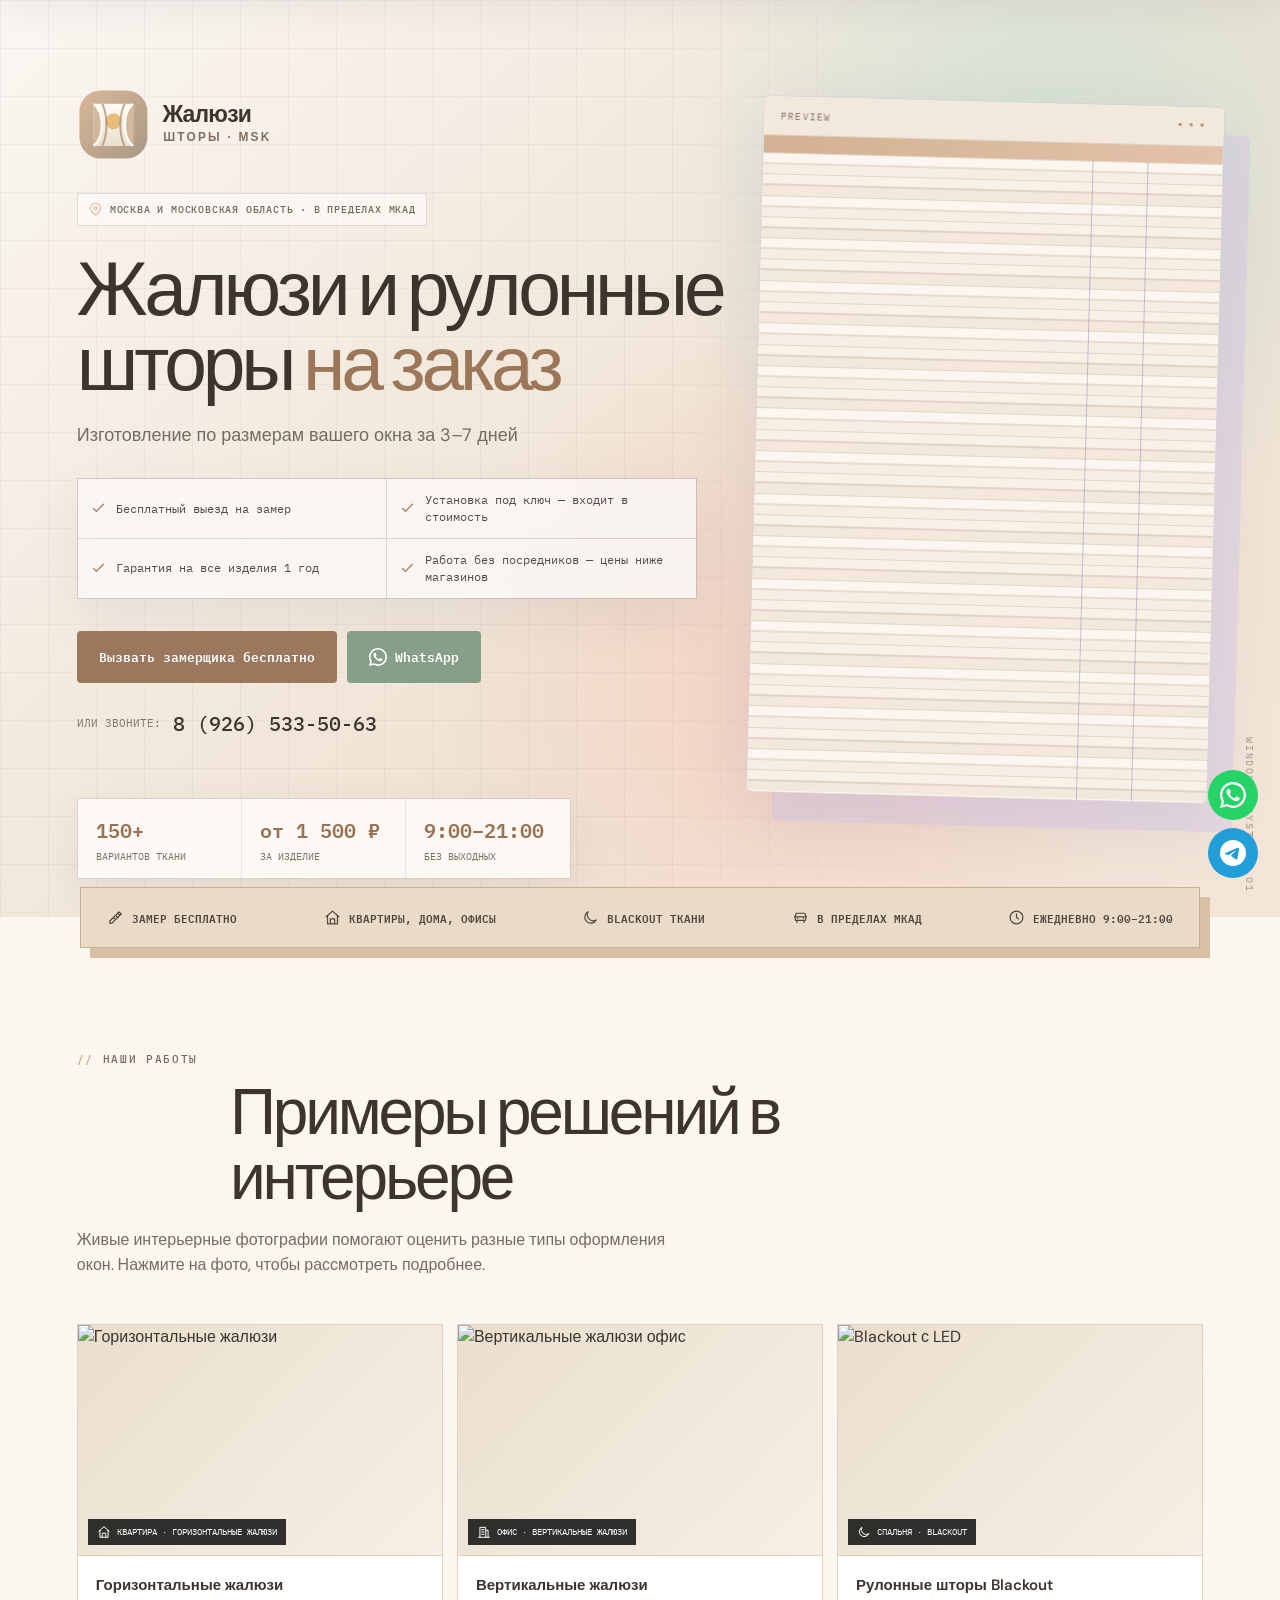
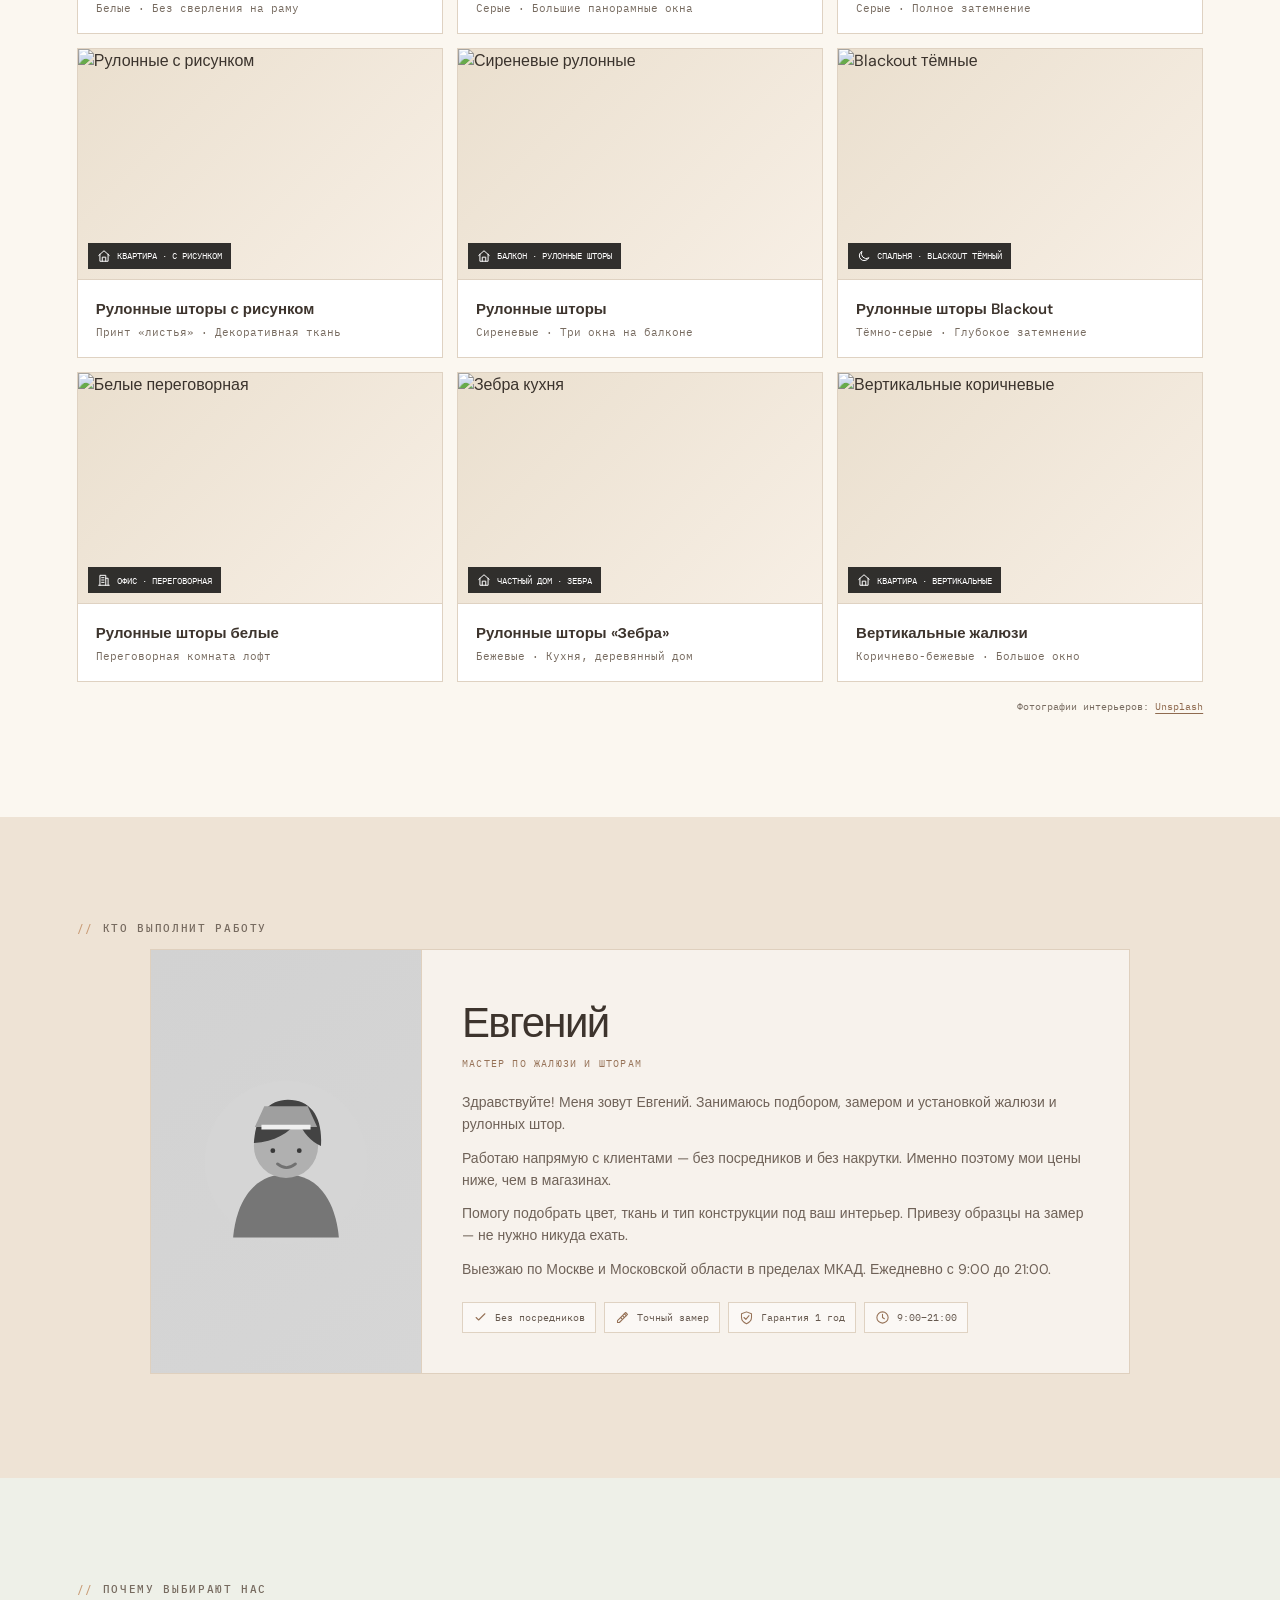
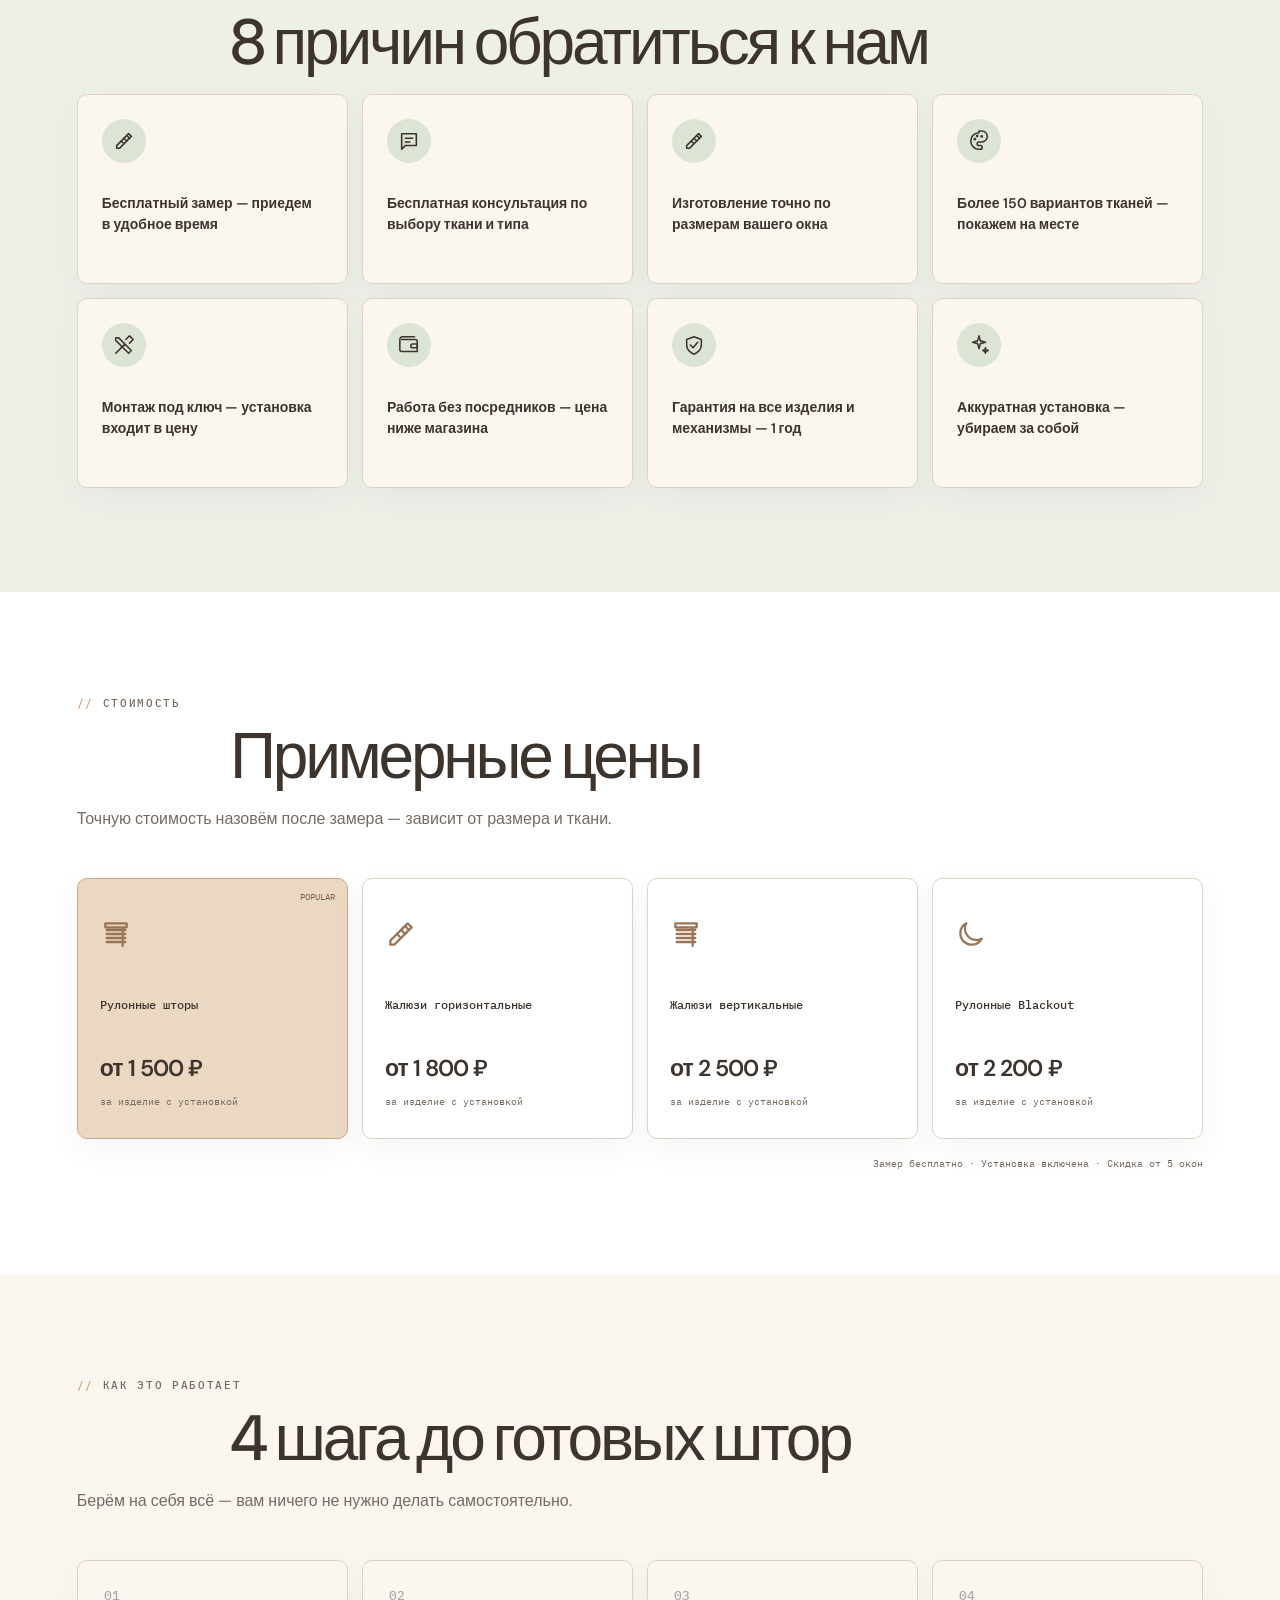
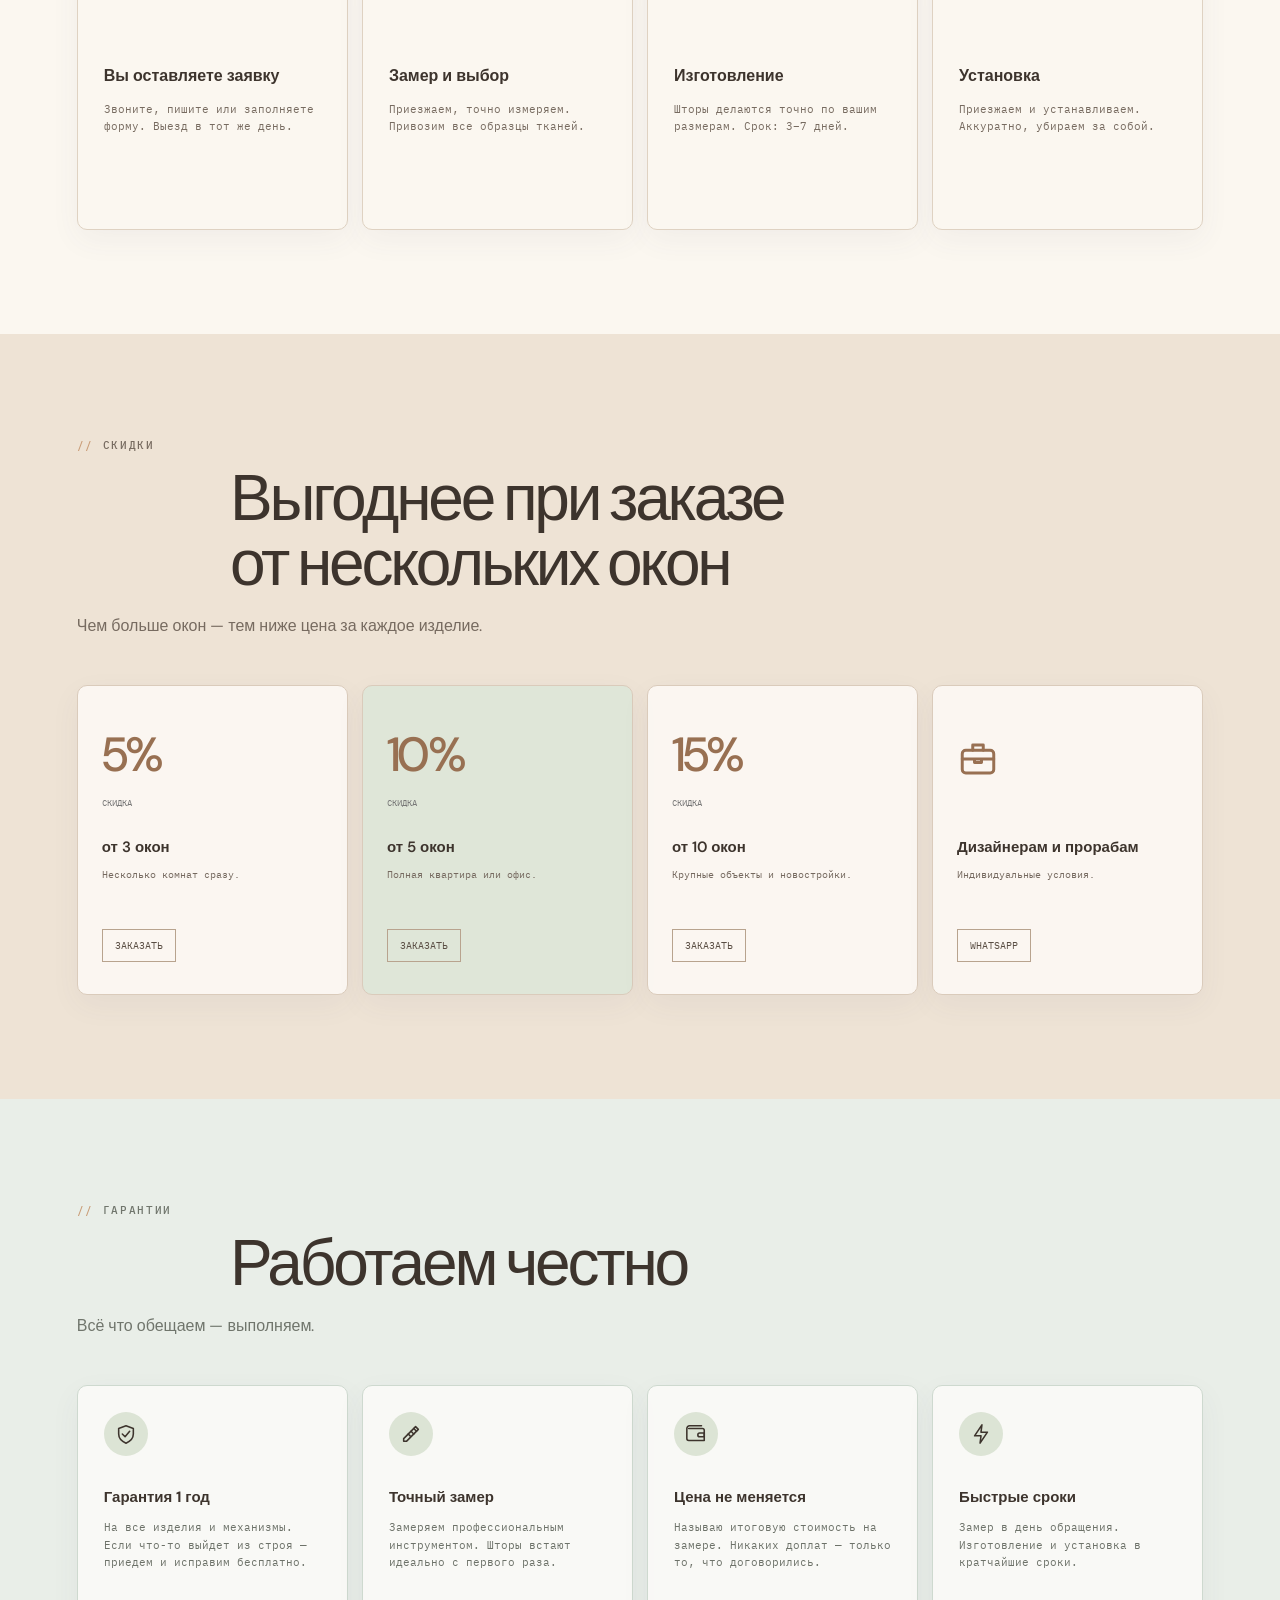
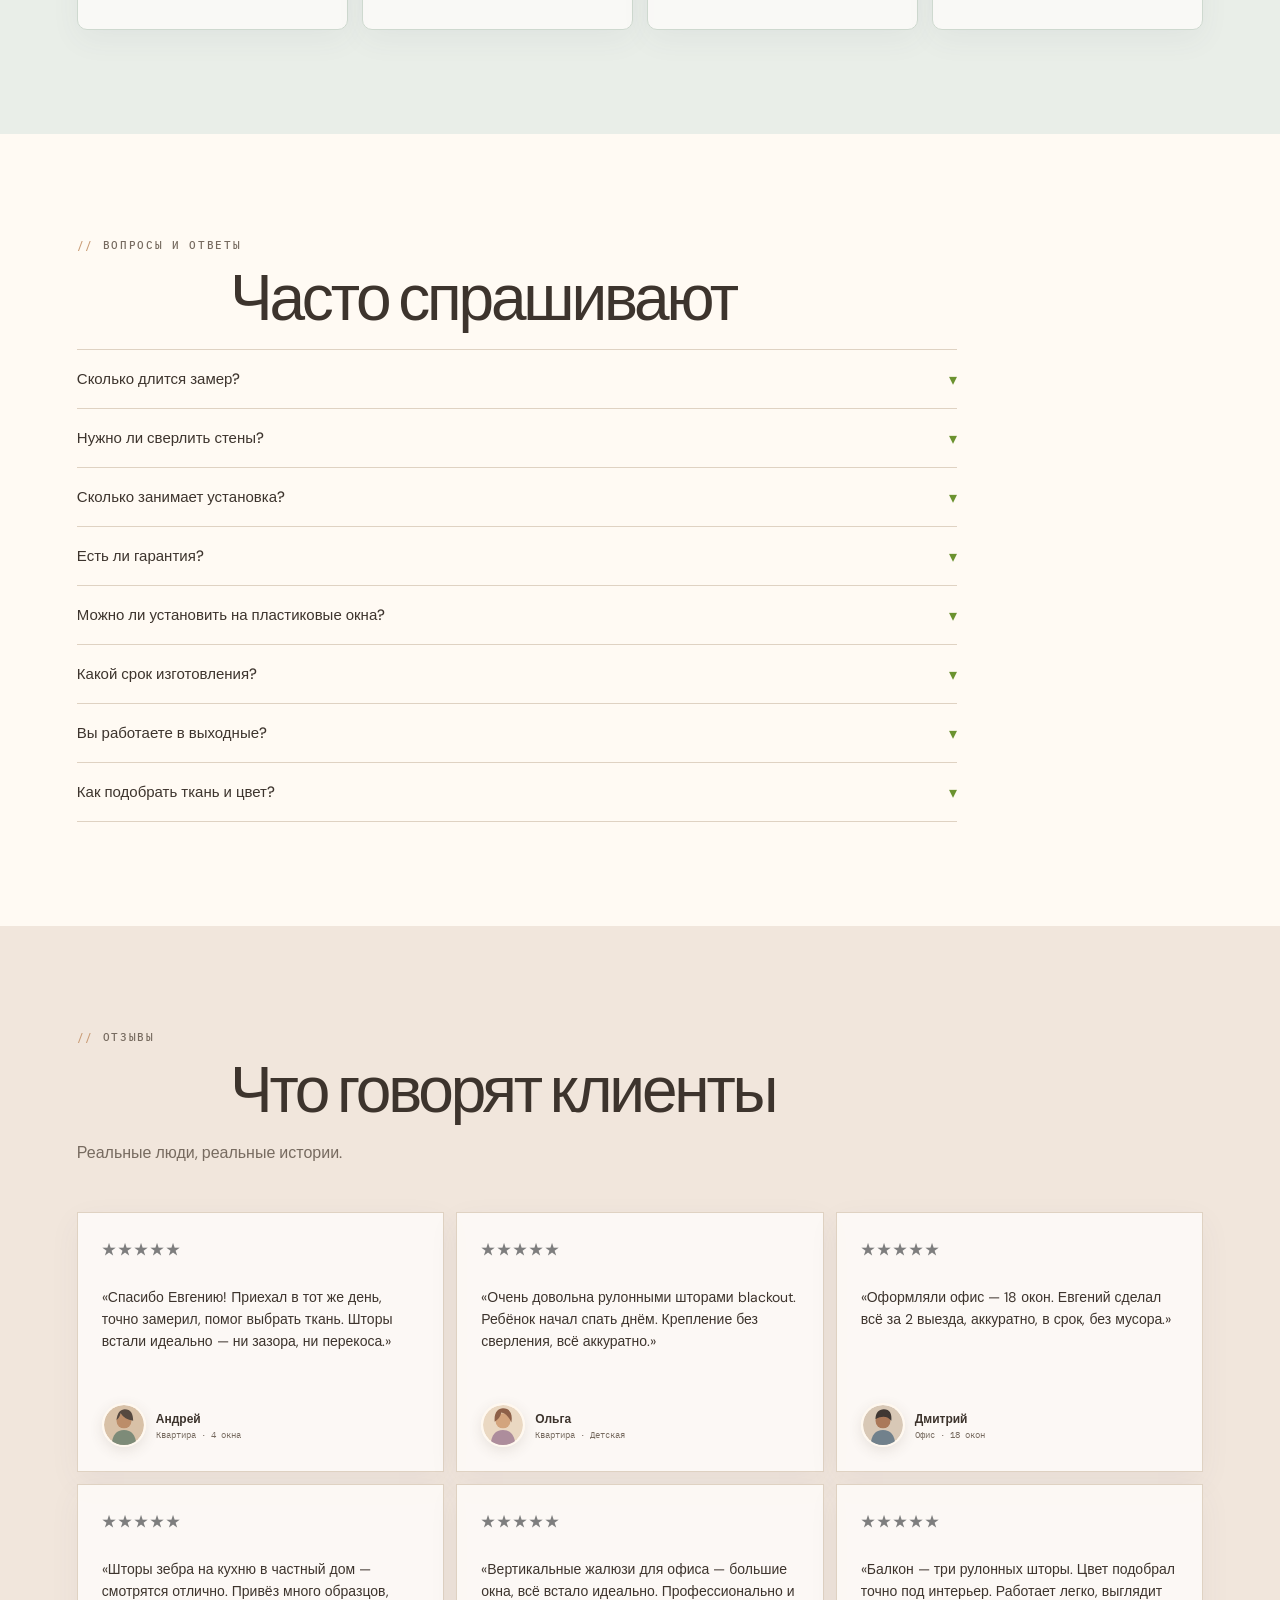
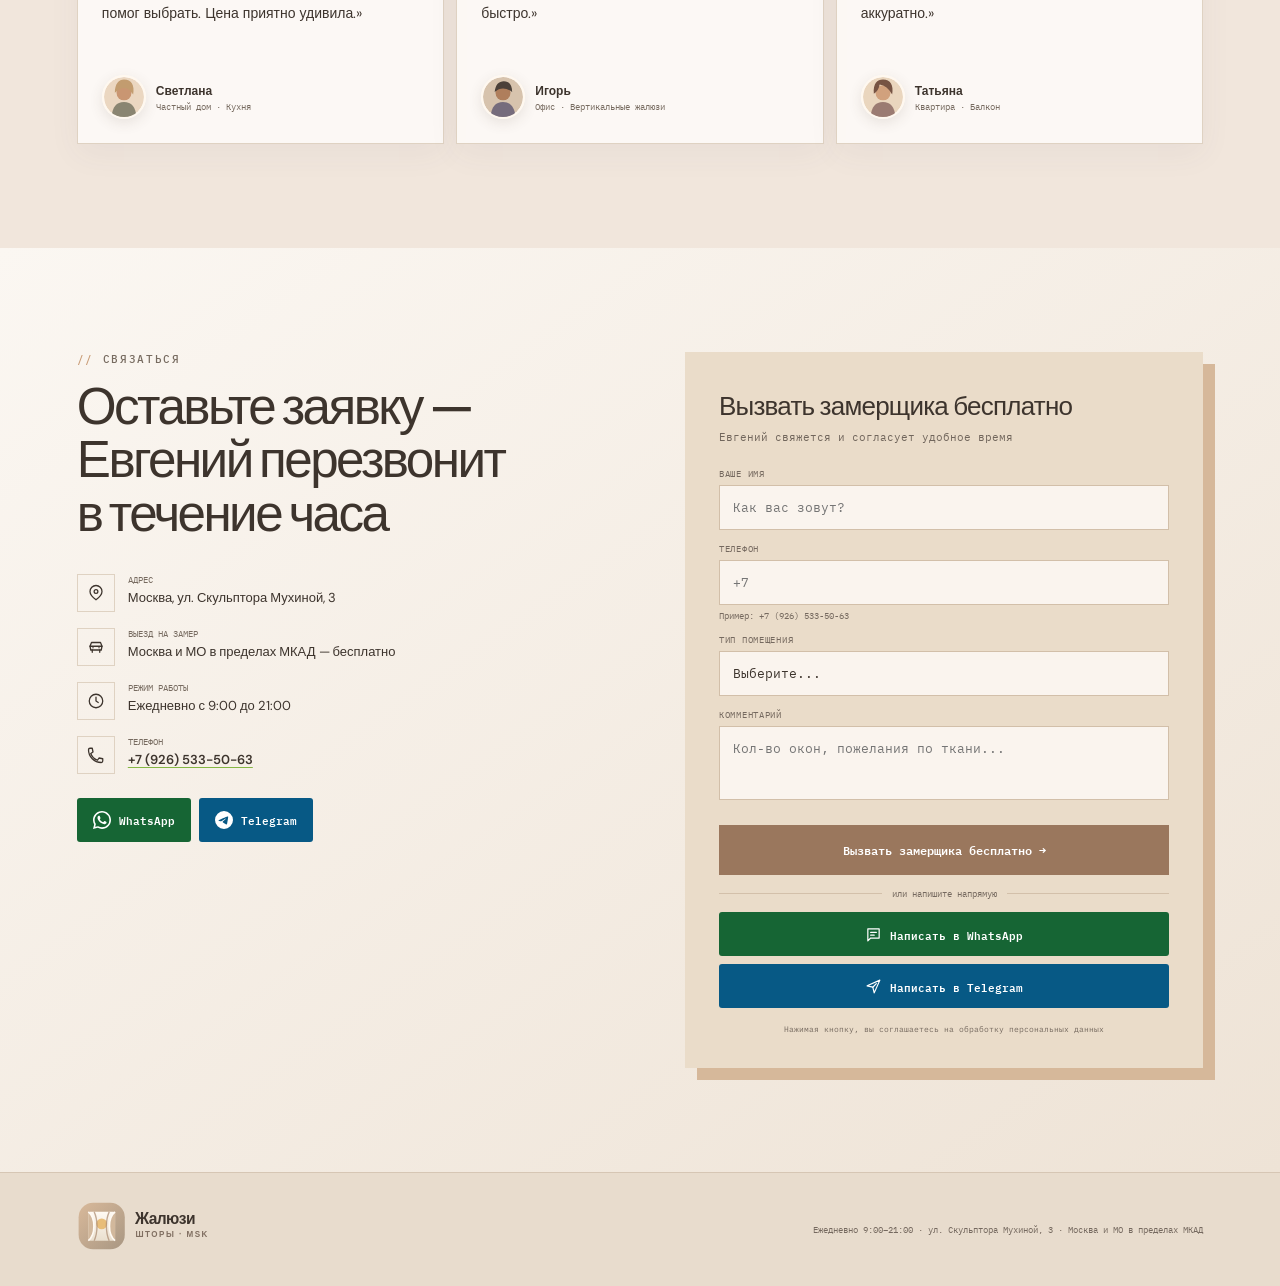
==== commit 6e6c046d: "Refine beige theme with real imagery and avatars" ====
--- a/index.html
+++ b/index.html
@@ -97,19 +97,20 @@
 <!-- НАШИ РАБОТЫ -->
 <section class="works" id="works">
   <div class="sec-label">Наши работы</div>
-  <div class="sec-title">Реальные фото наших установок</div>
-  <p class="sec-sub">Нажмите на фото чтобы рассмотреть подробнее.</p>
+  <div class="sec-title">Примеры решений в интерьере</div>
+  <p class="sec-sub">Живые интерьерные фотографии помогают оценить разные типы оформления окон. Нажмите на фото, чтобы рассмотреть подробнее.</p>
   <div class="works-grid">
-    <div class="work-card" onclick="openLb(0)"><div class="work-img"><img onerror="this.hidden=true" src="work1.jpg" alt="Горизонтальные жалюзи" loading="lazy"><div class="work-tag"><svg class="icon" aria-hidden="true"><use href="icons.svg#home"></use></svg> Квартира · Горизонтальные жалюзи</div></div><div class="work-info"><div class="work-title">Горизонтальные жалюзи</div><div class="work-note">Белые · Без сверления на раму</div></div></div>
-    <div class="work-card" onclick="openLb(1)"><div class="work-img"><img onerror="this.hidden=true" src="work2.jpg" alt="Вертикальные жалюзи офис" loading="lazy"><div class="work-tag"><svg class="icon" aria-hidden="true"><use href="icons.svg#building"></use></svg> Офис · Вертикальные жалюзи</div></div><div class="work-info"><div class="work-title">Вертикальные жалюзи</div><div class="work-note">Серые · Большие панорамные окна</div></div></div>
-    <div class="work-card" onclick="openLb(2)"><div class="work-img"><img onerror="this.hidden=true" src="work3.jpg" alt="Blackout с LED" loading="lazy"><div class="work-tag"><svg class="icon" aria-hidden="true"><use href="icons.svg#moon"></use></svg> Спальня · Blackout</div></div><div class="work-info"><div class="work-title">Рулонные шторы Blackout</div><div class="work-note">Серые · Полное затемнение</div></div></div>
-    <div class="work-card" onclick="openLb(3)"><div class="work-img"><img onerror="this.hidden=true" src="work4.jpg" alt="Рулонные с рисунком" loading="lazy"><div class="work-tag"><svg class="icon" aria-hidden="true"><use href="icons.svg#home"></use></svg> Квартира · С рисунком</div></div><div class="work-info"><div class="work-title">Рулонные шторы с рисунком</div><div class="work-note">Принт «листья» · Декоративная ткань</div></div></div>
-    <div class="work-card" onclick="openLb(4)"><div class="work-img"><img onerror="this.hidden=true" src="work5.jpg" alt="Сиреневые рулонные" loading="lazy"><div class="work-tag"><svg class="icon" aria-hidden="true"><use href="icons.svg#home"></use></svg> Балкон · Рулонные шторы</div></div><div class="work-info"><div class="work-title">Рулонные шторы</div><div class="work-note">Сиреневые · Три окна на балконе</div></div></div>
-    <div class="work-card" onclick="openLb(5)"><div class="work-img"><img onerror="this.hidden=true" src="work6.jpg" alt="Blackout тёмные" loading="lazy"><div class="work-tag"><svg class="icon" aria-hidden="true"><use href="icons.svg#moon"></use></svg> Спальня · Blackout тёмный</div></div><div class="work-info"><div class="work-title">Рулонные шторы Blackout</div><div class="work-note">Тёмно-серые · Глубокое затемнение</div></div></div>
-    <div class="work-card" onclick="openLb(6)"><div class="work-img"><img onerror="this.hidden=true" src="work7.jpg" alt="Белые переговорная" loading="lazy"><div class="work-tag"><svg class="icon" aria-hidden="true"><use href="icons.svg#building"></use></svg> Офис · Переговорная</div></div><div class="work-info"><div class="work-title">Рулонные шторы белые</div><div class="work-note">Переговорная комната лофт</div></div></div>
-    <div class="work-card" onclick="openLb(7)"><div class="work-img"><img onerror="this.hidden=true" src="work8.jpg" alt="Зебра кухня" loading="lazy"><div class="work-tag"><svg class="icon" aria-hidden="true"><use href="icons.svg#home"></use></svg> Частный дом · Зебра</div></div><div class="work-info"><div class="work-title">Рулонные шторы «Зебра»</div><div class="work-note">Бежевые · Кухня, деревянный дом</div></div></div>
-    <div class="work-card" onclick="openLb(8)"><div class="work-img"><img onerror="this.hidden=true" src="work9.jpg" alt="Вертикальные коричневые" loading="lazy"><div class="work-tag"><svg class="icon" aria-hidden="true"><use href="icons.svg#home"></use></svg> Квартира · Вертикальные</div></div><div class="work-info"><div class="work-title">Вертикальные жалюзи</div><div class="work-note">Коричнево-бежевые · Большое окно</div></div></div>
-  </div>
+    <div class="work-card" onclick="openLb(0)"><div class="work-img"><img src="https://images.unsplash.com/photo-1505693416388-ac5ce068fe85?auto=format&amp;fit=crop&amp;w=1200&amp;q=82" alt="Горизонтальные жалюзи" loading="lazy"><div class="work-tag"><svg class="icon" aria-hidden="true"><use href="icons.svg#home"></use></svg> Квартира · Горизонтальные жалюзи</div></div><div class="work-info"><div class="work-title">Горизонтальные жалюзи</div><div class="work-note">Белые · Без сверления на раму</div></div></div>
+    <div class="work-card" onclick="openLb(1)"><div class="work-img"><img src="https://images.unsplash.com/photo-1600566753086-00f18fb6b3ea?auto=format&amp;fit=crop&amp;w=1200&amp;q=82" alt="Вертикальные жалюзи офис" loading="lazy"><div class="work-tag"><svg class="icon" aria-hidden="true"><use href="icons.svg#building"></use></svg> Офис · Вертикальные жалюзи</div></div><div class="work-info"><div class="work-title">Вертикальные жалюзи</div><div class="work-note">Серые · Большие панорамные окна</div></div></div>
+    <div class="work-card" onclick="openLb(2)"><div class="work-img"><img src="https://images.unsplash.com/photo-1616486338812-3dadae4b4ace?auto=format&amp;fit=crop&amp;w=1200&amp;q=82" alt="Blackout с LED" loading="lazy"><div class="work-tag"><svg class="icon" aria-hidden="true"><use href="icons.svg#moon"></use></svg> Спальня · Blackout</div></div><div class="work-info"><div class="work-title">Рулонные шторы Blackout</div><div class="work-note">Серые · Полное затемнение</div></div></div>
+    <div class="work-card" onclick="openLb(3)"><div class="work-img"><img src="https://images.unsplash.com/photo-1600607687920-4e2a09cf159d?auto=format&amp;fit=crop&amp;w=1200&amp;q=82" alt="Рулонные с рисунком" loading="lazy"><div class="work-tag"><svg class="icon" aria-hidden="true"><use href="icons.svg#home"></use></svg> Квартира · С рисунком</div></div><div class="work-info"><div class="work-title">Рулонные шторы с рисунком</div><div class="work-note">Принт «листья» · Декоративная ткань</div></div></div>
+    <div class="work-card" onclick="openLb(4)"><div class="work-img"><img src="https://images.unsplash.com/photo-1618221195710-dd6b41faaea6?auto=format&amp;fit=crop&amp;w=1200&amp;q=82" alt="Сиреневые рулонные" loading="lazy"><div class="work-tag"><svg class="icon" aria-hidden="true"><use href="icons.svg#home"></use></svg> Балкон · Рулонные шторы</div></div><div class="work-info"><div class="work-title">Рулонные шторы</div><div class="work-note">Сиреневые · Три окна на балконе</div></div></div>
+    <div class="work-card" onclick="openLb(5)"><div class="work-img"><img src="https://images.unsplash.com/photo-1617104678098-de229db51175?auto=format&amp;fit=crop&amp;w=1200&amp;q=82" alt="Blackout тёмные" loading="lazy"><div class="work-tag"><svg class="icon" aria-hidden="true"><use href="icons.svg#moon"></use></svg> Спальня · Blackout тёмный</div></div><div class="work-info"><div class="work-title">Рулонные шторы Blackout</div><div class="work-note">Тёмно-серые · Глубокое затемнение</div></div></div>
+    <div class="work-card" onclick="openLb(6)"><div class="work-img"><img src="https://images.unsplash.com/photo-1600607687939-ce8a6c25118c?auto=format&amp;fit=crop&amp;w=1200&amp;q=82" alt="Белые переговорная" loading="lazy"><div class="work-tag"><svg class="icon" aria-hidden="true"><use href="icons.svg#building"></use></svg> Офис · Переговорная</div></div><div class="work-info"><div class="work-title">Рулонные шторы белые</div><div class="work-note">Переговорная комната лофт</div></div></div>
+    <div class="work-card" onclick="openLb(7)"><div class="work-img"><img src="https://images.unsplash.com/photo-1600566753190-17f0baa2a6c3?auto=format&amp;fit=crop&amp;w=1200&amp;q=82" alt="Зебра кухня" loading="lazy"><div class="work-tag"><svg class="icon" aria-hidden="true"><use href="icons.svg#home"></use></svg> Частный дом · Зебра</div></div><div class="work-info"><div class="work-title">Рулонные шторы «Зебра»</div><div class="work-note">Бежевые · Кухня, деревянный дом</div></div></div>
+    <div class="work-card" onclick="openLb(8)"><div class="work-img"><img src="https://images.unsplash.com/photo-1615874694520-474822394e73?auto=format&amp;fit=crop&amp;w=1200&amp;q=82" alt="Вертикальные коричневые" loading="lazy"><div class="work-tag"><svg class="icon" aria-hidden="true"><use href="icons.svg#home"></use></svg> Квартира · Вертикальные</div></div><div class="work-info"><div class="work-title">Вертикальные жалюзи</div><div class="work-note">Коричнево-бежевые · Большое окно</div></div></div>
+  </div>
+  <p class="photo-credit">Фотографии интерьеров: <a href="https://unsplash.com" target="_blank" rel="noopener noreferrer">Unsplash</a></p>
 </section>
 
 <!-- Lightbox -->
@@ -125,7 +126,7 @@
 <section class="master">
   <div class="sec-label">Кто выполнит работу</div>
   <div class="master-inner">
-    <div class="master-photo" aria-hidden="true"><svg class="master-mark" viewBox="0 0 160 160"><circle cx="80" cy="58" r="28"/><path d="M30 145c3-37 22-58 50-58s47 21 50 58"/><path d="M52 46h56l-8-24H60z"/></svg></div>
+    <div class="master-photo" aria-hidden="true"><svg class="master-avatar" aria-hidden="true"><use href="avatars.svg#master"></use></svg></div>
     <div>
       <div class="master-name">Евгений</div>
       <div class="master-role">Мастер по жалюзи и шторам</div>
@@ -236,26 +237,15 @@
   <div class="sec-title">Что говорят клиенты</div>
   <p class="sec-sub" style="margin-bottom:28px">Реальные люди, реальные истории.</p>
   <div class="reviews-grid">
-    <div class="review-card"><div class="r-stars"><span class="stars" aria-label="5 из 5">★★★★★</span></div><div class="r-text">«Спасибо Евгению! Приехал в тот же день, точно замерил, помог выбрать ткань. Шторы встали идеально — ни зазора, ни перекоса.»</div><div class="r-author"><div class="r-ava"><svg viewBox="0 0 48 48" fill="none"><circle cx="24" cy="24" r="24" fill="#D4A574"/><circle cx="24" cy="19" r="8" fill="#8B5E3C"/><ellipse cx="24" cy="38" rx="13" ry="8" fill="#8B5E3C"/></svg></div><div><div class="r-name">Андрей</div><div class="r-meta">Квартира · 4 окна</div></div></div></div>
-    <div class="review-card"><div class="r-stars"><span class="stars" aria-label="5 из 5">★★★★★</span></div><div class="r-text">«Очень довольна рулонными шторами blackout. Ребёнок начал спать днём. Крепление без сверления, всё аккуратно.»</div><div class="r-author"><div class="r-ava"><svg viewBox="0 0 48 48" fill="none"><circle cx="24" cy="24" r="24" fill="#F0D5B0"/><circle cx="24" cy="19" r="8" fill="#C08060"/><ellipse cx="24" cy="38" rx="13" ry="8" fill="#C08060"/></svg></div><div><div class="r-name">Ольга</div><div class="r-meta">Квартира · Детская</div></div></div></div>
-    <div class="review-card"><div class="r-stars"><span class="stars" aria-label="5 из 5">★★★★★</span></div><div class="r-text">«Оформляли офис — 18 окон. Евгений сделал всё за 2 выезда, аккуратно, в срок, без мусора.»</div><div class="r-author"><div class="r-ava"><svg viewBox="0 0 48 48" fill="none"><circle cx="24" cy="24" r="24" fill="#C8A882"/><circle cx="24" cy="19" r="8" fill="#7A5030"/><ellipse cx="24" cy="38" rx="13" ry="8" fill="#7A5030"/></svg></div><div><div class="r-name">Дмитрий</div><div class="r-meta">Офис · 18 окон</div></div></div></div>
-    <div class="review-card"><div class="r-stars"><span class="stars" aria-label="5 из 5">★★★★★</span></div><div class="r-text">«Шторы зебра на кухню в частный дом — смотрятся отлично. Привёз много образцов, помог выбрать. Цена приятно удивила.»</div><div class="r-author"><div class="r-ava"><svg viewBox="0 0 48 48" fill="none"><circle cx="24" cy="24" r="24" fill="#EAC8A8"/><circle cx="24" cy="19" r="8" fill="#B07858"/><ellipse cx="24" cy="38" rx="13" ry="8" fill="#B07858"/></svg></div><div><div class="r-name">Светлана</div><div class="r-meta">Частный дом · Кухня</div></div></div></div>
-    <div class="review-card"><div class="r-stars"><span class="stars" aria-label="5 из 5">★★★★★</span></div><div class="r-text">«Вертикальные жалюзи для офиса — большие окна, всё встало идеально. Профессионально и быстро.»</div><div class="r-author"><div class="r-ava"><svg viewBox="0 0 48 48" fill="none"><circle cx="24" cy="24" r="24" fill="#DDBA90"/><circle cx="24" cy="19" r="8" fill="#8A6040"/><ellipse cx="24" cy="38" rx="13" ry="8" fill="#8A6040"/></svg></div><div><div class="r-name">Игорь</div><div class="r-meta">Офис · Вертикальные жалюзи</div></div></div></div>
-    <div class="review-card"><div class="r-stars"><span class="stars" aria-label="5 из 5">★★★★★</span></div><div class="r-text">«Балкон — три рулонных шторы. Цвет подобрал точно под интерьер. Работает легко, выглядит аккуратно.»</div><div class="r-author"><div class="r-ava"><svg viewBox="0 0 48 48" fill="none"><circle cx="24" cy="24" r="24" fill="#E8C4A0"/><circle cx="24" cy="19" r="8" fill="#A07050"/><ellipse cx="24" cy="38" rx="13" ry="8" fill="#A07050"/></svg></div><div><div class="r-name">Татьяна</div><div class="r-meta">Квартира · Балкон</div></div></div></div>
-  </div>
-</section>
-
-<!-- ДОВЕРИЕ -->
-<section class="trust">
-  <div class="trust-grid">
-    <div class="trust-item"><div class="trust-icon"><svg class="icon" aria-hidden="true"><use href="icons.svg#palette"></use></svg></div><div class="trust-title">Более 150 тканей</div><div class="trust-text">Все образцы привезём на замер</div></div>
-    <div class="trust-item"><div class="trust-icon"><svg class="icon" aria-hidden="true"><use href="icons.svg#car"></use></svg></div><div class="trust-title">Москва и МО</div><div class="trust-text">В пределах МКАД — выезд бесплатно</div></div>
-    <div class="trust-item"><div class="trust-icon"><svg class="icon" aria-hidden="true"><use href="icons.svg#measure"></use></svg></div><div class="trust-title">Бесплатный замер</div><div class="trust-text">Выезжаем в день обращения</div></div>
-    <div class="trust-item"><div class="trust-icon"><svg class="icon" aria-hidden="true"><use href="icons.svg#settings"></use></svg></div><div class="trust-title">Индивидуальное изготовление</div><div class="trust-text">Точно под размер вашего окна</div></div>
-    <div class="trust-item"><div class="trust-icon"><svg class="icon" aria-hidden="true"><use href="icons.svg#shield"></use></svg></div><div class="trust-title">Гарантия 1 год</div><div class="trust-text">На все изделия и механизмы</div></div>
-    <div class="trust-item"><div class="trust-icon"><svg class="icon" aria-hidden="true"><use href="icons.svg#wallet"></use></svg></div><div class="trust-title">Без посредников</div><div class="trust-text">Напрямую с производства</div></div>
-  </div>
-</section>
+    <div class="review-card"><div class="r-stars"><span class="stars" aria-label="5 из 5">★★★★★</span></div><div class="r-text">«Спасибо Евгению! Приехал в тот же день, точно замерил, помог выбрать ткань. Шторы встали идеально — ни зазора, ни перекоса.»</div><div class="r-author"><div class="r-ava"><svg aria-hidden="true"><use href="avatars.svg#avatar-1"></use></svg></div><div><div class="r-name">Андрей</div><div class="r-meta">Квартира · 4 окна</div></div></div></div>
+    <div class="review-card"><div class="r-stars"><span class="stars" aria-label="5 из 5">★★★★★</span></div><div class="r-text">«Очень довольна рулонными шторами blackout. Ребёнок начал спать днём. Крепление без сверления, всё аккуратно.»</div><div class="r-author"><div class="r-ava"><svg aria-hidden="true"><use href="avatars.svg#avatar-2"></use></svg></div><div><div class="r-name">Ольга</div><div class="r-meta">Квартира · Детская</div></div></div></div>
+    <div class="review-card"><div class="r-stars"><span class="stars" aria-label="5 из 5">★★★★★</span></div><div class="r-text">«Оформляли офис — 18 окон. Евгений сделал всё за 2 выезда, аккуратно, в срок, без мусора.»</div><div class="r-author"><div class="r-ava"><svg aria-hidden="true"><use href="avatars.svg#avatar-3"></use></svg></div><div><div class="r-name">Дмитрий</div><div class="r-meta">Офис · 18 окон</div></div></div></div>
+    <div class="review-card"><div class="r-stars"><span class="stars" aria-label="5 из 5">★★★★★</span></div><div class="r-text">«Шторы зебра на кухню в частный дом — смотрятся отлично. Привёз много образцов, помог выбрать. Цена приятно удивила.»</div><div class="r-author"><div class="r-ava"><svg aria-hidden="true"><use href="avatars.svg#avatar-4"></use></svg></div><div><div class="r-name">Светлана</div><div class="r-meta">Частный дом · Кухня</div></div></div></div>
+    <div class="review-card"><div class="r-stars"><span class="stars" aria-label="5 из 5">★★★★★</span></div><div class="r-text">«Вертикальные жалюзи для офиса — большие окна, всё встало идеально. Профессионально и быстро.»</div><div class="r-author"><div class="r-ava"><svg aria-hidden="true"><use href="avatars.svg#avatar-5"></use></svg></div><div><div class="r-name">Игорь</div><div class="r-meta">Офис · Вертикальные жалюзи</div></div></div></div>
+    <div class="review-card"><div class="r-stars"><span class="stars" aria-label="5 из 5">★★★★★</span></div><div class="r-text">«Балкон — три рулонных шторы. Цвет подобрал точно под интерьер. Работает легко, выглядит аккуратно.»</div><div class="r-author"><div class="r-ava"><svg aria-hidden="true"><use href="avatars.svg#avatar-6"></use></svg></div><div><div class="r-name">Татьяна</div><div class="r-meta">Квартира · Балкон</div></div></div></div>
+  </div>
+</section>
+
 
 <!-- КОНТАКТЫ -->
 <section class="contact" id="contact">
@@ -353,15 +343,15 @@
 }
 
 var lbData=[
-  {src:'work1.jpg',cap:'Горизонтальные жалюзи · Квартира'},
-  {src:'work2.jpg',cap:'Вертикальные жалюзи · Офис'},
-  {src:'work3.jpg',cap:'Рулонные шторы Blackout · Спальня'},
-  {src:'work4.jpg',cap:'Рулонные шторы с рисунком · Квартира'},
-  {src:'work5.jpg',cap:'Рулонные шторы сиреневые · Балкон'},
-  {src:'work6.jpg',cap:'Рулонные шторы Blackout тёмные · Спальня'},
-  {src:'work7.jpg',cap:'Рулонные шторы белые · Офис переговорная'},
-  {src:'work8.jpg',cap:'Рулонные шторы Зебра · Кухня частного дома'},
-  {src:'work9.jpg',cap:'Вертикальные жалюзи коричневые · Квартира'}
+  {src:'https://images.unsplash.com/photo-1505693416388-ac5ce068fe85?auto=format&fit=crop&w=1600&q=88',cap:'Горизонтальные жалюзи · Квартира'},
+  {src:'https://images.unsplash.com/photo-1600566753086-00f18fb6b3ea?auto=format&fit=crop&w=1600&q=88',cap:'Вертикальные жалюзи · Офис'},
+  {src:'https://images.unsplash.com/photo-1616486338812-3dadae4b4ace?auto=format&fit=crop&w=1600&q=88',cap:'Рулонные шторы Blackout · Спальня'},
+  {src:'https://images.unsplash.com/photo-1600607687920-4e2a09cf159d?auto=format&fit=crop&w=1600&q=88',cap:'Рулонные шторы с рисунком · Квартира'},
+  {src:'https://images.unsplash.com/photo-1618221195710-dd6b41faaea6?auto=format&fit=crop&w=1600&q=88',cap:'Рулонные шторы сиреневые · Балкон'},
+  {src:'https://images.unsplash.com/photo-1617104678098-de229db51175?auto=format&fit=crop&w=1600&q=88',cap:'Рулонные шторы Blackout тёмные · Спальня'},
+  {src:'https://images.unsplash.com/photo-1600607687939-ce8a6c25118c?auto=format&fit=crop&w=1600&q=88',cap:'Рулонные шторы белые · Офис переговорная'},
+  {src:'https://images.unsplash.com/photo-1600566753190-17f0baa2a6c3?auto=format&fit=crop&w=1600&q=88',cap:'Рулонные шторы Зебра · Кухня частного дома'},
+  {src:'https://images.unsplash.com/photo-1615874694520-474822394e73?auto=format&fit=crop&w=1600&q=88',cap:'Вертикальные жалюзи коричневые · Квартира'}
 ];
 var lbIdx=0;
 function openLb(i){lbIdx=i;document.getElementById('lb-img').src=lbData[i].src;document.getElementById('lb-cap').textContent=lbData[i].cap;document.getElementById('lb').classList.add('open');document.body.style.overflow='hidden';}
--- a/style.css
+++ b/style.css
@@ -141,8 +141,7 @@
 .faq { background: white; }.faq-list { max-width: 880px!important; margin-left: 0!important; }.faq-item { border-top: 1px solid var(--line); }.faq-item:last-child { border-bottom: 1px solid var(--line); }.faq-q { width: 100%; padding: 19px 0; display: flex; align-items: center; justify-content: space-between; gap: 20px; color: var(--ink); background: none; border: 0; font: 500 15px var(--display); text-align: left; cursor: pointer; }.faq-q:hover { color: #4f7b1f; }.faq-arrow { color: #6b922f; font: 16px var(--mono); transition: transform .2s; }.faq-item.open .faq-arrow { transform: rotate(180deg); }.faq-a { display: none; max-width: 700px; padding: 0 0 20px; color: var(--muted); font: 12px/1.65 var(--mono); }.faq-item.open .faq-a { display: block; }
 .reviews { background: var(--paper-2); }.reviews-grid { display: grid; grid-template-columns: repeat(3,minmax(0,1fr)); gap: 12px; }.review-card { min-height: 260px; padding: 24px; display: flex; flex-direction: column; background: var(--paper); border: 1px solid var(--line); }.r-stars { margin-bottom: 25px; color: #638d2f; font-size: 14px; letter-spacing: 2px; filter: grayscale(1); }.r-text { flex: 1; margin-bottom: 24px; font-size: 14px; }.r-author { display: flex; align-items: center; gap: 10px; }.r-ava { width: 38px; height: 38px; overflow: hidden; border-radius: 50%; filter: grayscale(1); }.r-ava svg { width: 100%; height: 100%; }.r-name { font-size: 12px; font-weight: 600; }.r-meta { color: var(--muted); font: 9px var(--mono); }
 
-/* trust and contact */
-.trust { padding-top: 0!important; padding-bottom: 0!important; background: var(--acid); }.trust-grid { display: grid; grid-template-columns: repeat(6,minmax(0,1fr)); max-width: none!important; }.trust-item { min-height: 180px; padding: 28px 20px; border-right: 1px solid rgba(13,13,13,.25); }.trust-icon { margin-bottom: 30px; font-size: 25px; filter: grayscale(1); }.trust-title { margin-bottom: 6px; font-size: 13px; font-weight: 700; }.trust-text { font: 10px/1.5 var(--mono); }
+/* contact */
 .contact { background: var(--paper); }.contact-grid { display: grid; grid-template-columns: 1fr 1fr; gap: 90px; }.contact-info h2 { margin-bottom: 34px; font-size: clamp(36px,4vw,54px); font-weight: 500; line-height: 1.04; letter-spacing: -.05em; }.cdet { margin-bottom: 16px; display: flex; gap: 13px; align-items: flex-start; }.cdet-i { width: 38px; height: 38px; flex: none; display: flex; align-items: center; justify-content: center; border: 1px solid var(--line); filter: grayscale(1); }.cdet-l { color: var(--muted); font: 9px var(--mono); text-transform: uppercase; }.cdet-v { margin-top: 3px; font-size: 13px; }.cdet-v a { color: var(--ink); font-weight: 600; text-decoration: underline; text-decoration-color: #85b743; text-underline-offset: 3px; }.cnt-msng { margin-top: 24px; display: flex; gap: 8px; flex-wrap: wrap; }
 .cwa,.ctg,.fwa,.ftg { min-height: 44px; padding: 0 16px; display: inline-flex; align-items: center; justify-content: center; gap: 8px; color: white; border-radius: 3px; font: 600 11px var(--mono); text-decoration: none; }.cwa,.fwa { background: #166534; }.ctg,.ftg { background: #075985; }
 .form-card { padding: 34px; color: white; background: var(--ink); box-shadow: 12px 12px 0 var(--acid); }.form-title { margin-bottom: 4px; font-size: 26px; font-weight: 500; letter-spacing: -.03em; }.form-sub { margin-bottom: 24px; color: #888; font: 11px var(--mono); }.fg { margin-bottom: 13px; }.fg label { margin-bottom: 6px; display: block; color: #8c8c86; font: 9px var(--mono); letter-spacing: .08em; text-transform: uppercase; }.fg input,.fg select,.fg textarea { width: 100%; padding: 13px; color: white; background: #1a1a1a; border: 1px solid #444; border-radius: 0; outline: 0; font: 13px var(--mono); appearance: none; }.fg input:focus,.fg select:focus,.fg textarea:focus { border-color: var(--acid); }.fg textarea { height: 74px; resize: none; }.fg-hint { margin-top: 5px; color: #666; font: 9px var(--mono); }.form-submit { width: 100%; min-height: 50px; margin-top: 4px; color: var(--ink); background: var(--acid); border: 0; font: 600 12px var(--mono); cursor: pointer; }.form-submit:hover { background: var(--acid-strong); }.form-submit:disabled { background: #777; cursor: wait; }.send-status { margin-top: 8px; color: #ff8f8f; font: 10px var(--mono); text-align: center; }.form-divider { margin: 13px 0; display: flex; align-items: center; gap: 10px; color: #666; font: 9px var(--mono); }.form-divider::before,.form-divider::after { content: ''; height: 1px; flex: 1; background: #444; }.fwa,.ftg { width: 100%; margin-bottom: 8px; }.fnote { margin-top: 8px; color: #666; font: 8px var(--mono); text-align: center; }.form-success { display: none; padding: 35px 10px; text-align: center; }.form-success .si { margin-bottom: 12px; font-size: 45px; }.form-success p { color: #999!important; font: 11px/1.6 var(--mono); }.form-success-btns { margin-top: 16px; display: flex; gap: 8px; justify-content: center; }
@@ -155,15 +154,13 @@
   .blind-scene { right: -8%; width: 45%; opacity: .65; }
   .works-grid,.reviews-grid { grid-template-columns: repeat(2,1fr); }
   .adv-grid,.adv-dark-grid,.prices-grid,.steps-grid,.disc-grid { grid-template-columns: repeat(2,1fr); }
-  .trust-grid { grid-template-columns: repeat(3,1fr); }
-}
+  }
 @media(max-width:760px) {
   .hdr { height: 64px; padding: 0 16px; }.hdr-logo img { height: 42px; }.hdr-phone { display: none; }.hdr-btn { padding: 9px 11px; font-size: 9px; }
   .hero { min-height: 1050px; padding: 0 20px; align-items: flex-start; }.hero-content { width: 100%; padding: 70px 0 390px; }.hero-logo img { height: 78px; }.hero h1 { font-size: clamp(42px,13vw,60px); }.hero-sub { font-size: 15px; }.hero-checks { grid-template-columns: 1fr; }.hero-btns { flex-direction: column; }.btn-accent,.btn-wa { width: 100%; text-align: center; }.blind-scene { top: auto; right: 20px; bottom: 164px; left: 20px; width: auto; height: 250px; opacity: .8; transform: none; }.hero-stats { right: 20px; bottom: 24px; left: 20px; display: grid; grid-template-columns: 1fr; }.stat { min-width: 0; padding: 8px 12px; border-right: 0; border-bottom: 1px solid #353535; }.stat:last-child { border-bottom: 0; }.stat-num { font-size: 16px; }
   section:not(.hero) { padding: 72px 20px; }.badges { justify-content: flex-start; margin-top: -18px; padding: 18px; box-shadow: 6px 6px 0 var(--ink); }
-  .works-grid,.reviews-grid,.adv-grid,.adv-dark-grid,.prices-grid,.steps-grid,.disc-grid,.trust-grid { grid-template-columns: 1fr; }.work-img { height: 220px; }
-  .master-inner { grid-template-columns: 1fr; }.master-photo { min-height: 210px; }.master-inner > div:last-child { padding: 26px; }.adv-item { min-height: 150px; }.price-card,.step,.dc,.adv-dark-card { min-height: auto; }.step-num { margin-bottom: 35px; }.trust-item { min-height: 145px; border-right: 0; border-bottom: 1px solid rgba(13,13,13,.25); }
-  .contact-grid { grid-template-columns: 1fr; gap: 45px; }.form-card { padding: 24px 18px; box-shadow: 7px 7px 0 var(--acid); }.cnt-msng { flex-direction: column; }.contact-info h2 { font-size: 38px; }
+  .works-grid,.reviews-grid,.adv-grid,.adv-dark-grid,.prices-grid,.steps-grid,.disc-grid,.work-img { height: 220px; }
+  .master-inner { grid-template-columns: 1fr; }.master-photo { min-height: 210px; }.master-inner > div:last-child { padding: 26px; }.adv-item { min-height: 150px; }.price-card,.step,.dc,.adv-dark-card { min-height: auto; }.step-num { margin-bottom: 35px; }.contact-grid { grid-template-columns: 1fr; gap: 45px; }.form-card { padding: 24px 18px; box-shadow: 7px 7px 0 var(--acid); }.cnt-msng { flex-direction: column; }.contact-info h2 { font-size: 38px; }
   footer { flex-direction: column; text-align: center; }.float-btns { right: 14px; bottom: 14px; }.fb { width: 48px; height: 48px; }
 }
 
@@ -179,10 +176,9 @@
 .badge .icon { width: 17px; height: 17px; }
 .work-tag { display: flex; align-items: center; gap: 6px; }
 .work-tag .icon { width: 14px; height: 14px; }
-.master-mark { width: 132px; height: 132px; fill: none; stroke: var(--acid); stroke-width: 5; stroke-linecap: round; stroke-linejoin: round; }
 .mbadge { display: inline-flex; align-items: center; gap: 7px; }
 .mbadge .icon { width: 15px; height: 15px; color: var(--acid); }
-.adv-icon,.adv-dark-icon,.price-icon,.trust-icon,.cdet-i { filter: none; }
+.adv-icon,.adv-dark-icon,.price-icon,.cdet-i { filter: none; }
 .adv-icon .icon,.adv-dark-icon .icon { width: 22px; height: 22px; }
 .price-icon .icon { width: 32px; height: 32px; color: #5d882a; }
 .dc-pct .icon { width: 42px; height: 42px; }
@@ -199,12 +195,72 @@
 .adv-dark-card:hover,.dc:hover { transform: translateY(-4px); border-color: #668b38; }
 .price-card.hot { border-color: #8ab84f; }
 .disc-grid { background: transparent; border: 0; }
-.trust { padding: 24px clamp(24px,6vw,96px)!important; }
-.trust-grid { gap: 10px; }
-.trust-item { min-height: 164px; background: rgba(255,255,255,.2); border: 1px solid rgba(13,13,13,.16); border-radius: 9px; }
-
 @media(max-width:760px) {
   .hdr-logo img { width: 145px; }
   .footer-logo img { width: 175px; }
   .adv-grid,.adv-dark-grid,.prices-grid,.steps-grid,.disc-grid { gap: 10px; }
 }
+
+/* Pastel visual theme */
+:root {
+  --ink: #3d342d;
+  --ink-2: #554a41;
+  --paper: #fbf7f0;
+  --paper-2: #f1e8dc;
+  --line: #dfd2c2;
+  --muted: #776b60;
+  --acid: #d8b99a;
+  --acid-strong: #c99c76;
+  --white: #fffaf3;
+  --shadow: 0 20px 60px rgba(81, 70, 104, .12);
+}
+body { background: var(--paper); color: var(--ink); }
+body::selection { background: #ead9c4; }
+:focus-visible { outline-color: #b68e6c; }
+
+.hdr { background: rgba(251,249,246,.9); border-bottom-color: rgba(88,79,105,.12); box-shadow: 0 8px 35px rgba(81,70,104,.08); }
+.hdr-nav a { color: #75685d; }.hdr-nav a:hover { color: #9b7658; }
+.hdr-phone { color: var(--ink); }
+.hdr-btn { color: #fff; background: #9a775d; border-color: #9a775d; }.hdr-btn:hover { background: #87654d; }
+
+.hero { color: var(--ink); background: radial-gradient(circle at 82% 18%,rgba(207,226,212,.88),transparent 30%),radial-gradient(circle at 62% 75%,rgba(246,205,189,.72),transparent 34%),linear-gradient(135deg,#faf6f1 0%,#efe3d4 56%,#f3e5d8 100%); }
+.hero::after { color: #a99a8d; }
+.hero-pattern { opacity: .7; background-image: linear-gradient(rgba(87,76,108,.07) 1px,transparent 1px),linear-gradient(90deg,rgba(87,76,108,.07) 1px,transparent 1px); }
+.hero-geo { color: #74685e; background: rgba(255,255,255,.48); border-color: rgba(111,104,122,.2); }
+.hero h1 { color: #3d342d; }.hero h1 em { color: #9b7658; }.hero-sub { color: #766b62; }
+.hero-checks { background: rgba(126,113,151,.16); border-color: rgba(126,113,151,.16); box-shadow: 0 18px 50px rgba(91,75,118,.08); }
+.hc { color: #554b43; background: rgba(255,253,251,.8); }.hc .icon { color: #a37b5d; }
+.btn-accent { color: #fff; background: #9a775d; }.btn-accent:hover { background: #87654d; }
+.btn-wa { background: #879f88; }.btn-wa:hover { background: #748d75; }
+.hero-phone-lbl { color: #83766b; }.hero-phone-num { color: #3d342d; }.hero-phone-num:hover { color: #9a7355; }
+.blind-scene { background: rgba(255,253,251,.82); border-color: rgba(104,92,125,.2); box-shadow: 26px 28px 0 rgba(201,188,233,.36),0 24px 70px rgba(91,75,118,.12); }
+.blind-scene::before { color: #87796d; background: #f2e8dc; border-bottom-color: #dfd1c1; }.blind-scene::after { color: #ad886b; }
+.blind-box { background: linear-gradient(90deg,#d2b292,#e3c2aa); }
+.slat { background: linear-gradient(180deg,#fbf6ef 0 45%,#e8dccd 47% 55%,#f6eee5 57%); }.slat:nth-child(even) { background: linear-gradient(180deg,#f8f1e8 0 45%,#e2d4c4 47% 55%,#f2e8dc 57%); }.slat::after { background: #e2d5c6; }
+.blind-cord,.blind-cord2 { background: rgba(142,122,187,.45); }
+.hero-stats { border-color: rgba(105,93,128,.16); box-shadow: 0 14px 40px rgba(81,70,104,.08); }.stat { background: rgba(255,253,251,.82); border-color: rgba(105,93,128,.14); }.stat-num { color: #987255; }.stat-label { color: #7b6f65; }
+.badges { background: #eadbc8; border-color: #c9af92; box-shadow: 10px 10px 0 #d8c0a5; }.badge { color: #50463e; }
+
+.master { color: var(--ink); background: #eee3d5; }.master .sec-label { color: #776b60; }.master-inner { background: #dfd0be; }.master-photo { background: linear-gradient(145deg,#e3cfb7,#ead3be); }.master-inner > div:last-child { background: rgba(255,253,251,.76); }.master-role,.mbadge .icon { color: #967257; stroke: #967257; }.master-text { color: #6f6258; }.mbadge { color: #66594f; border-color: #dfd2c2; background: rgba(255,255,255,.52); }
+.adv { background: #eef0e8; }.adv-icon,.adv-dark-icon { background: #dce4d5; }.price-icon .icon { color: #9a7456; }
+.price-card.hot { background: #ead8c3; border-color: #c9ab8c; }.price-card.hot::after { color: #856248; }
+.step:hover { background: #eadac6; }
+.disc { color: var(--ink); background: #eee3d5; }.disc .sec-title { color: var(--ink)!important; }.disc .sec-label,.disc .sec-sub { color: #776b60!important; }.dc { color: var(--ink); background: rgba(255,253,251,.75); border-color: #dacbbb; }.dc.feat { background: #dfe6d8; }.dc-pct,.dc.feat .dc-pct { color: #987052; }.dc-text,.dc.feat .dc-text { color: #75695f; }.dc-btn,.dc.feat .dc-btn { color: #594d43; border-color: #b8a38e; }.dc-btn:hover { color: #fff; background: #9a775d; border-color: #9a775d; }
+.adv-dark { color: var(--ink); background: #e9eee8; }.adv-dark .sec-title { color: var(--ink); }.adv-dark .sec-label,.adv-dark .sec-sub { color: #70756c; }.adv-dark-grid { background: transparent; }.adv-dark-card { background: rgba(255,253,251,.75); border-color: #ced9cf; }.adv-dark-card p { color: #6d7269; }.adv-dark-card:hover { border-color: #a8b9a9; }
+.faq { background: #fffaf3; }.reviews { background: #f1e6dc; }.review-card { background: rgba(255,253,251,.82); }.stars { color: #a47756; }
+.contact { background: linear-gradient(145deg,#fbf7f2,#eee3d6); }.form-card { color: var(--ink); background: #eadcc9; box-shadow: 12px 12px 0 #d6b89a; }.form-sub,.form-success p { color: #71665c!important; }.fg label,.fg-hint,.fnote,.form-divider { color: #75695f; }.fg input,.fg select,.fg textarea { color: var(--ink); background: rgba(255,253,251,.75); border-color: #d2bfa9; }.fg input:focus,.fg select:focus,.fg textarea:focus { border-color: #a47d5f; }.form-submit { color: #fff; background: #9a775d; }.form-submit:hover { background: #87654d; }.form-divider::before,.form-divider::after { background: #d3c0aa; }
+footer { color: var(--ink); background: #e8dccd; border-top-color: #d6c6b4; }.footer-note { color: #75695f; }
+
+.adv-item,.adv-dark-card,.price-card,.step,.dc,.review-card { box-shadow: 0 10px 30px rgba(81,70,104,.055); }
+.adv-item:hover,.price-card:hover,.step:hover { border-color: #c3a487; box-shadow: 0 16px 38px rgba(81,70,104,.1); }
+
+
+/* Real project photography and illustrated people */
+.photo-credit { margin-top: 18px!important; color: var(--muted); font: 10px var(--mono); text-align: right; }
+.photo-credit a { color: #8f6b50; text-underline-offset: 3px; }
+.master-avatar { width: 170px; height: 170px; }
+.r-ava { width: 44px; height: 44px; border: 2px solid #fff8ef; box-shadow: 0 4px 14px rgba(84,64,48,.12); filter: none; }
+.r-ava svg { display: block; width: 100%; height: 100%; }
+.work-img { background: linear-gradient(135deg,#eadfce,#f7efe5); }
+.work-img img { filter: saturate(.82) contrast(1.02) sepia(.06); }
+.work-card:hover img { filter: saturate(.96) contrast(1.03); }
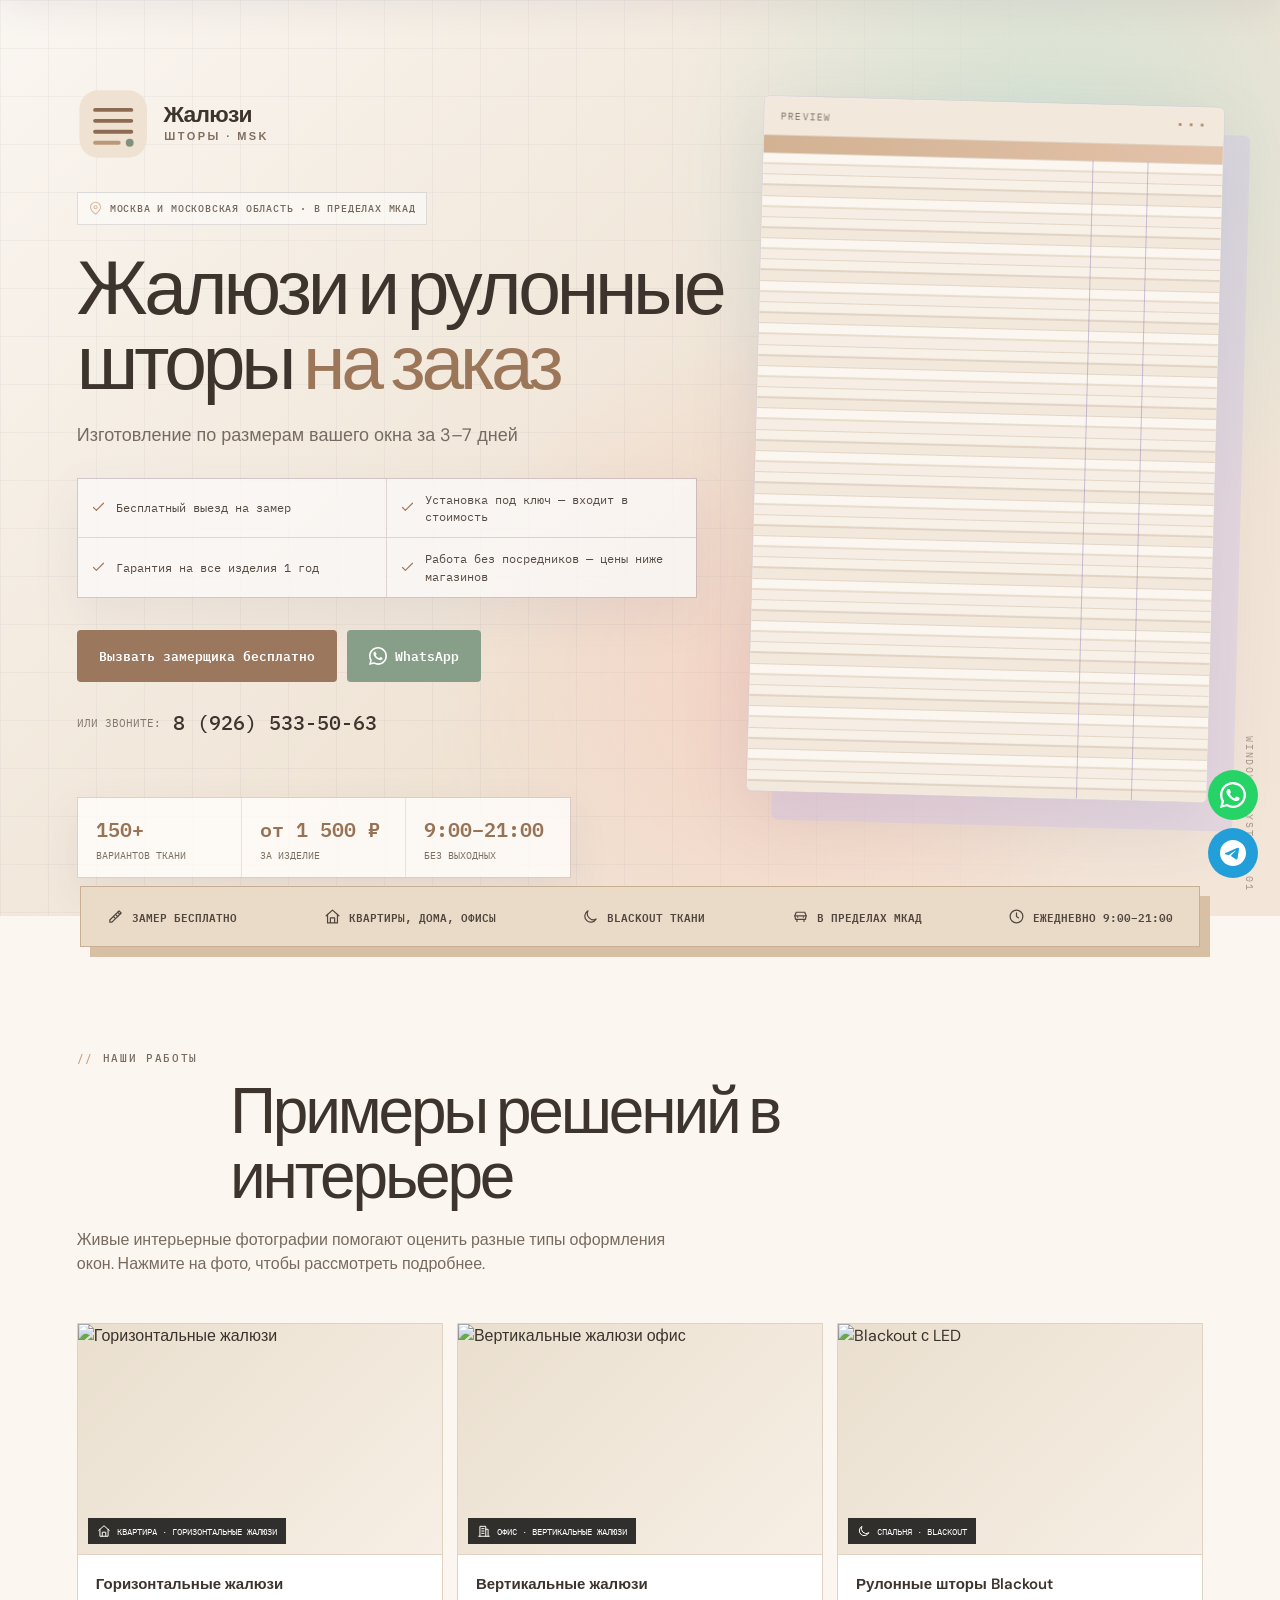
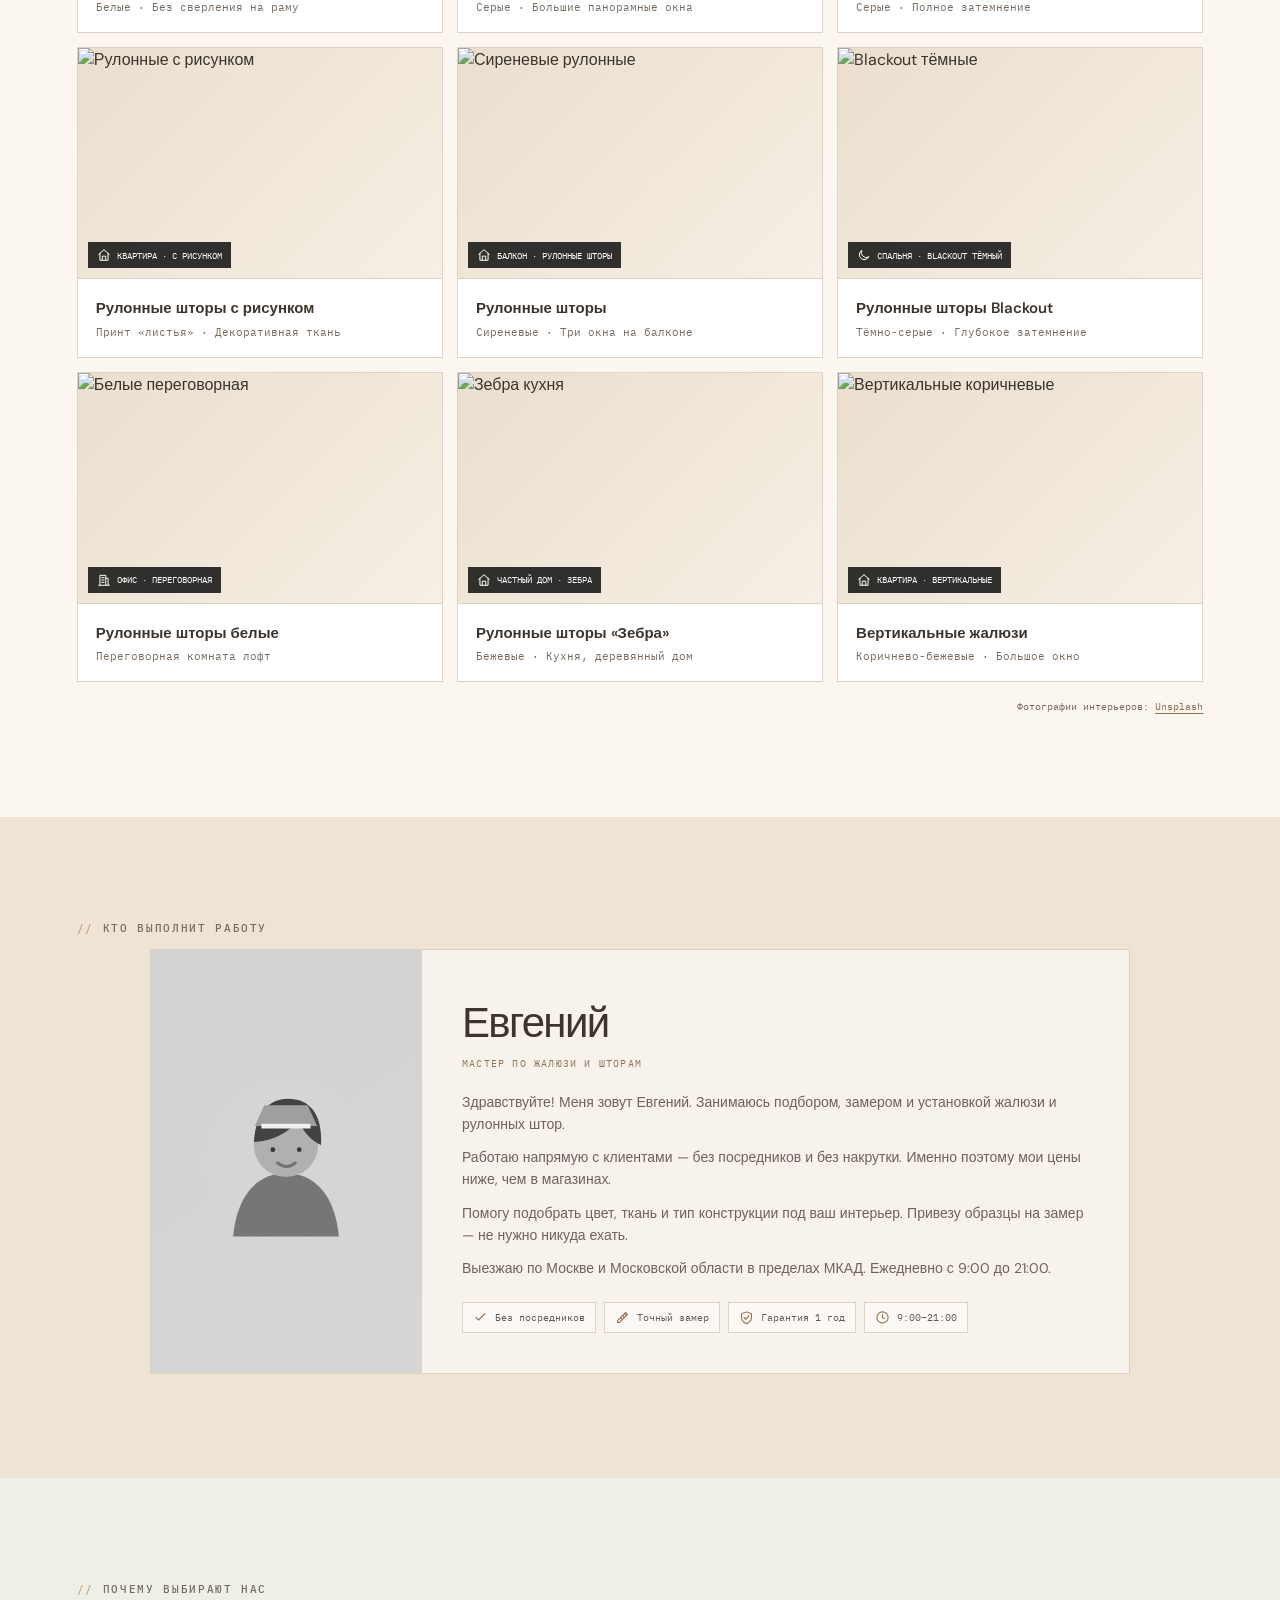
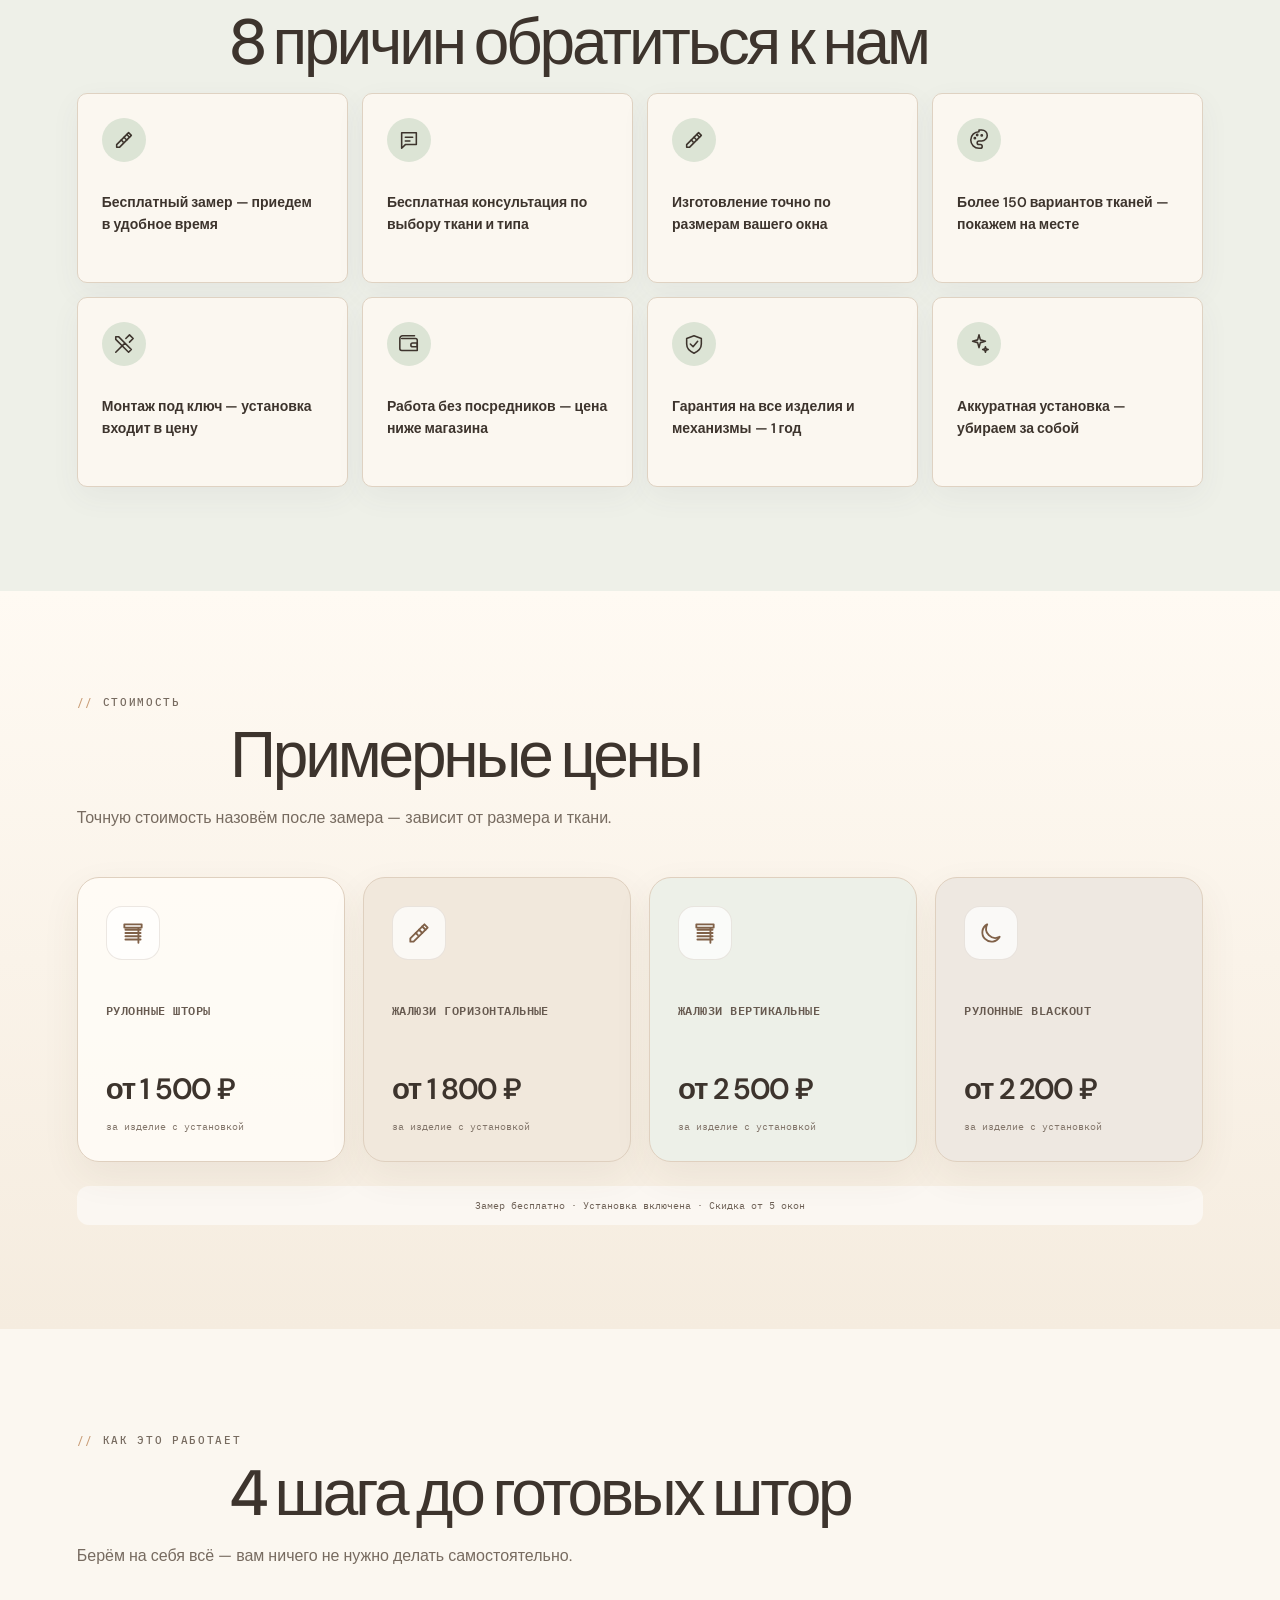
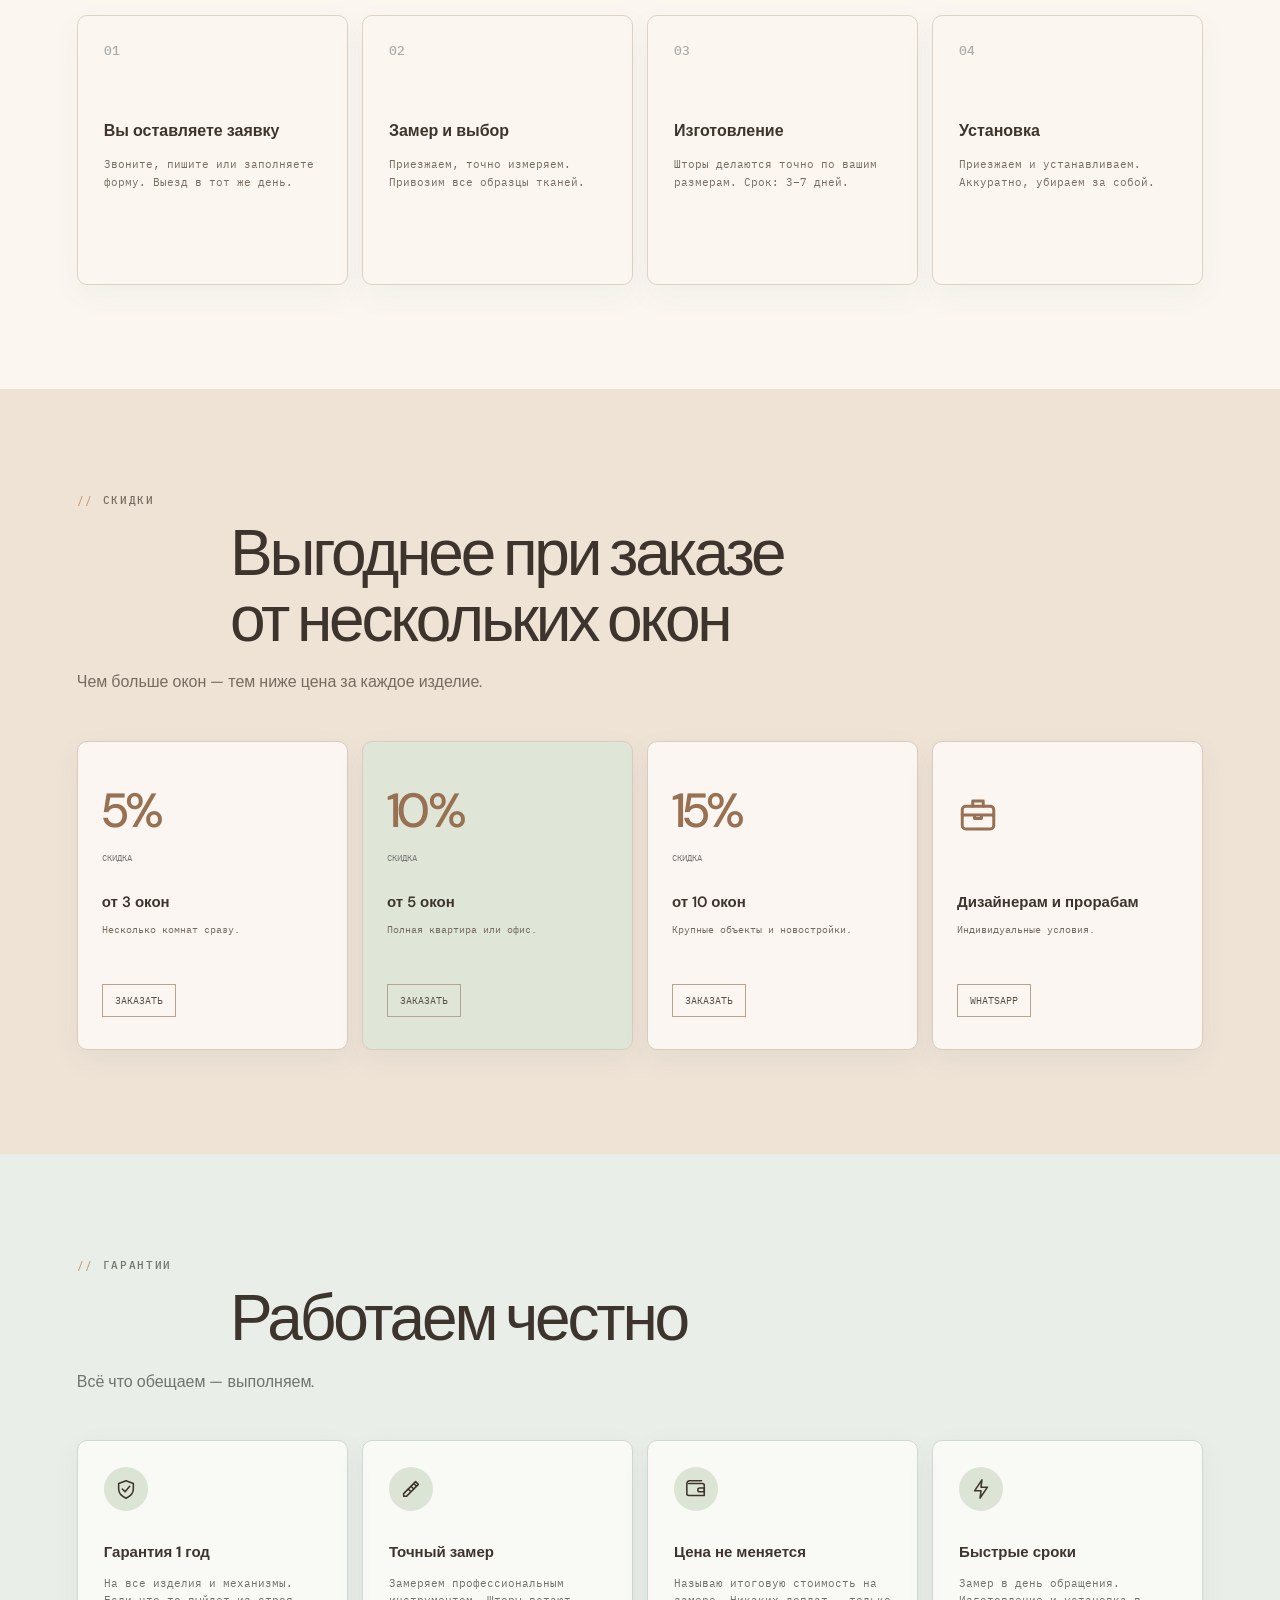
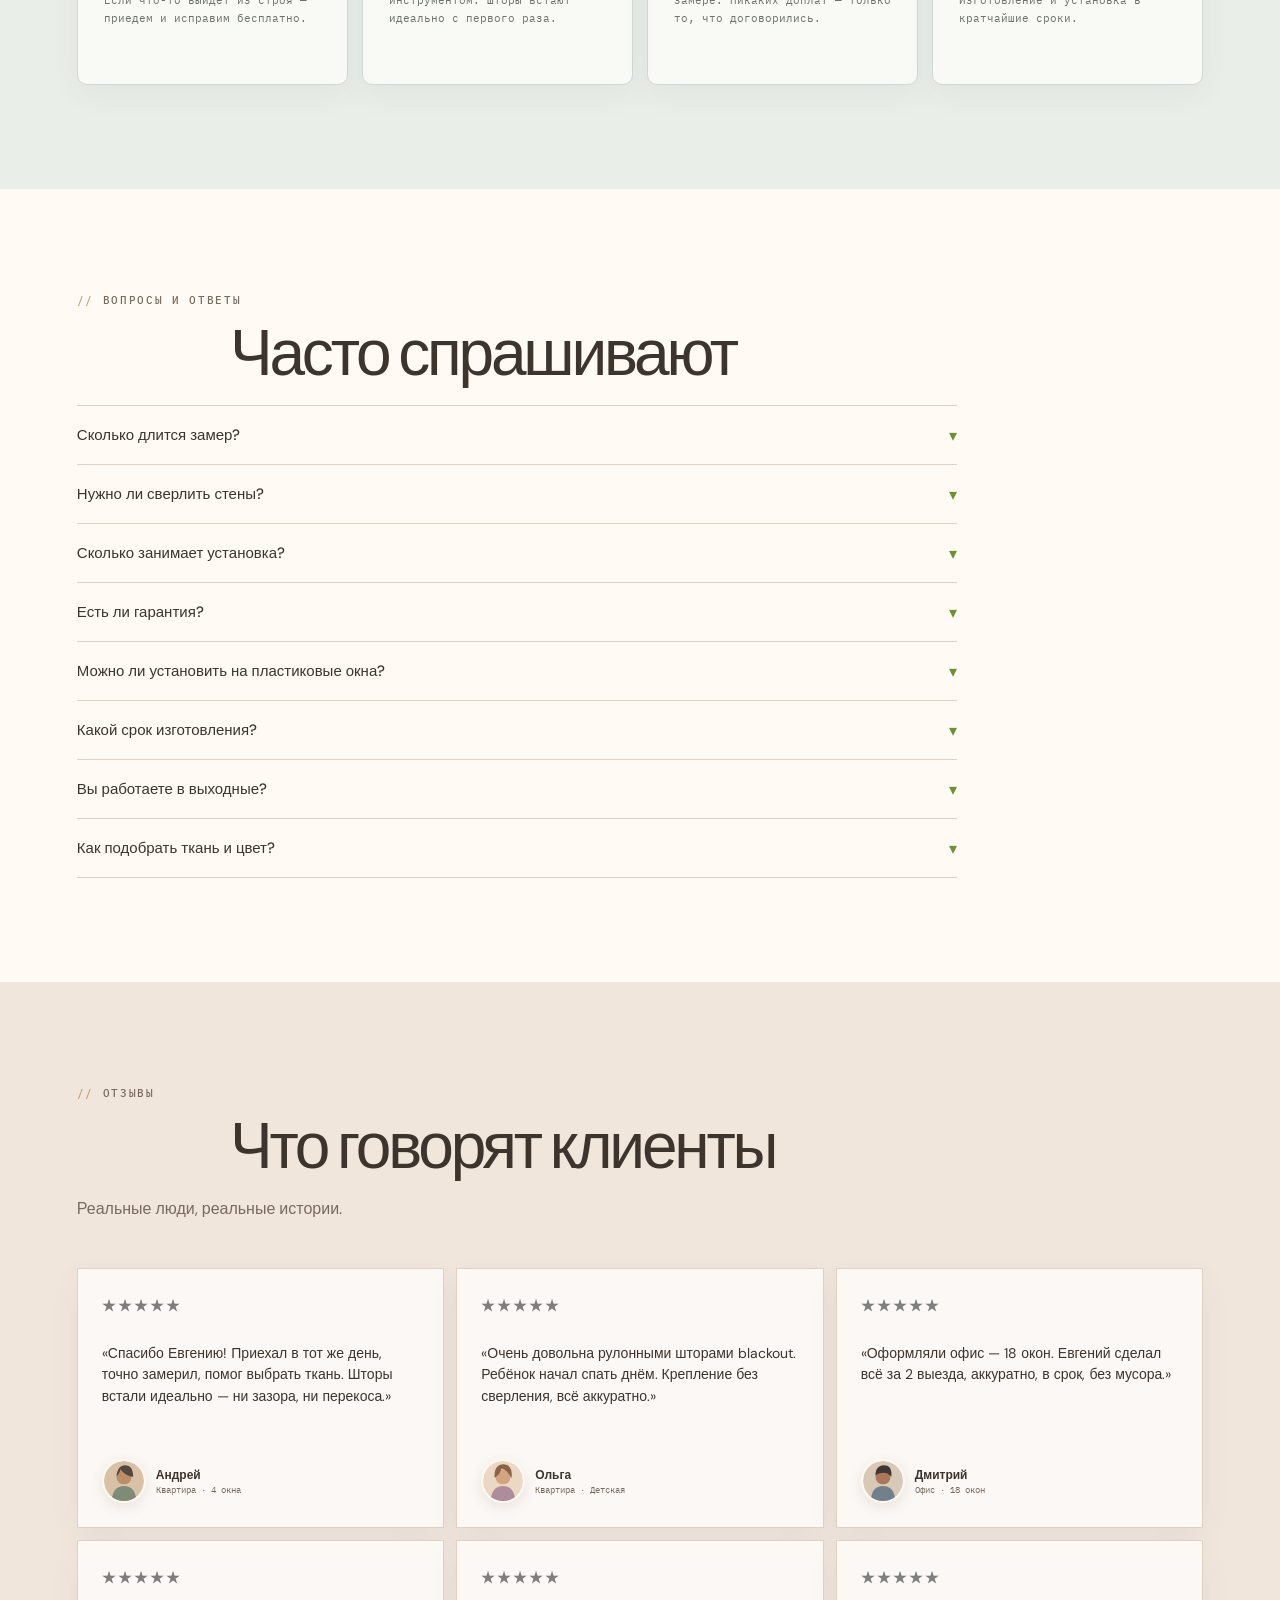
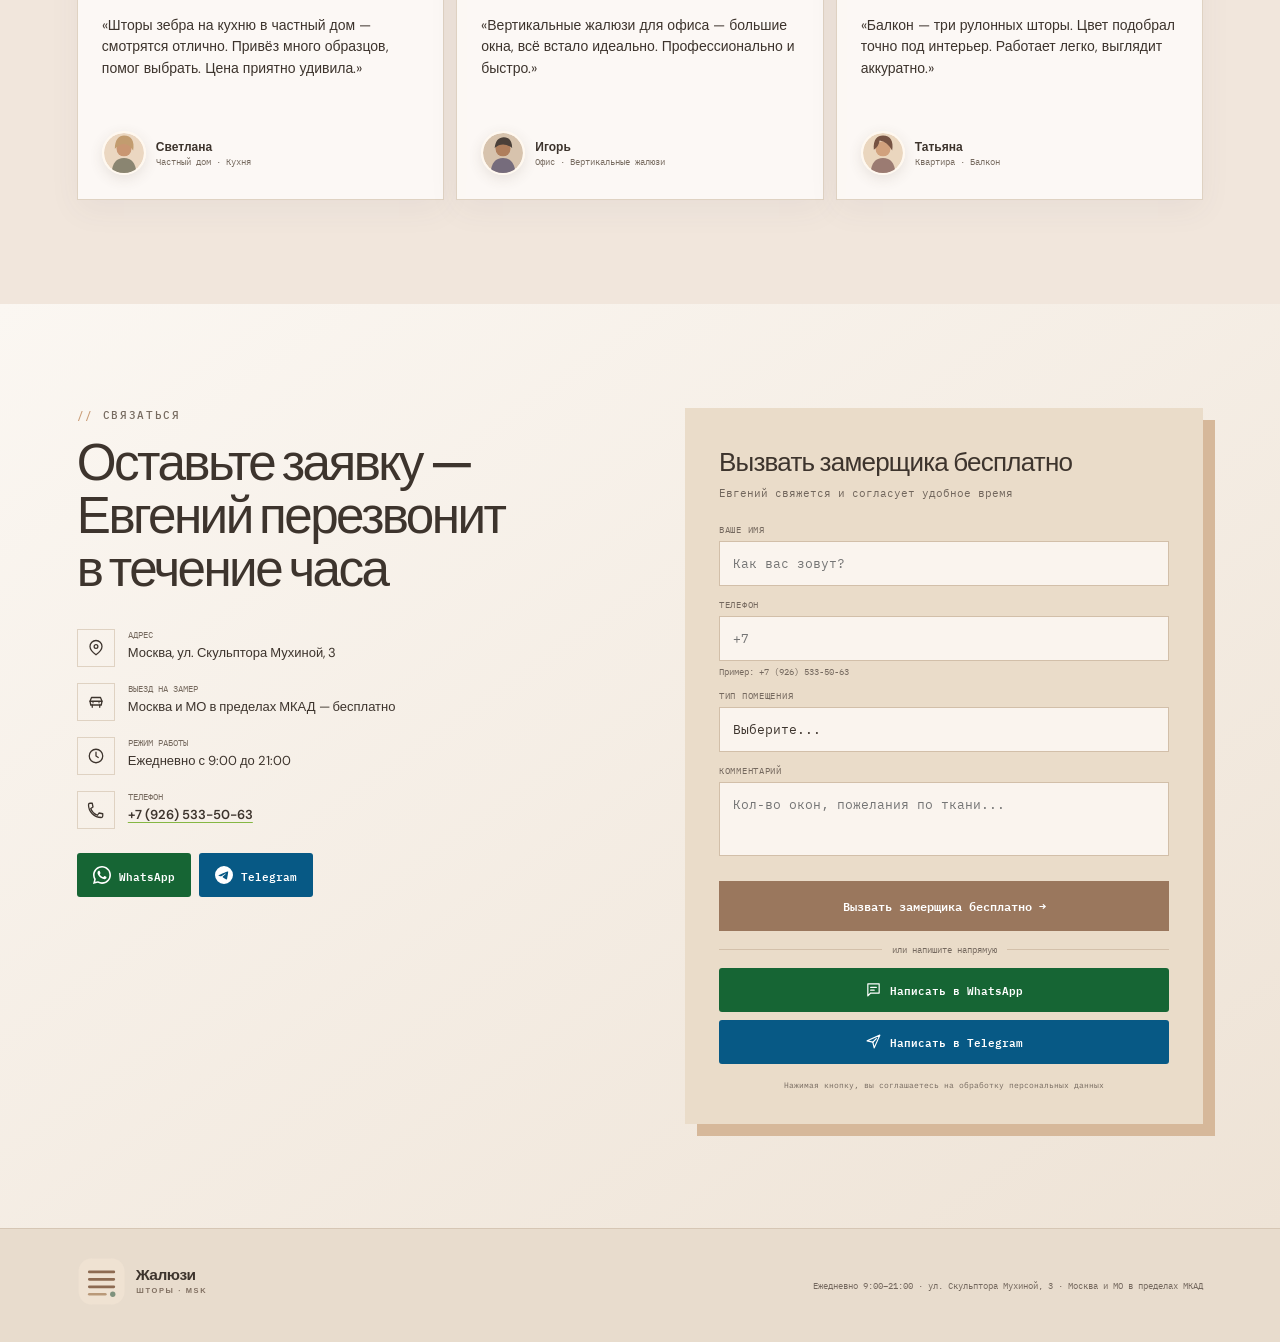
==== commit 8ab948a3: "Refresh logo and redesign pricing cards" ====
--- a/index.html
+++ b/index.html
@@ -168,7 +168,7 @@
   <div class="sec-title">Примерные цены</div>
   <p class="sec-sub">Точную стоимость назовём после замера — зависит от размера и ткани.</p>
   <div class="prices-grid">
-    <div class="price-card hot"><div class="price-icon"><svg class="icon" aria-hidden="true"><use href="icons.svg#blinds"></use></svg></div><div class="price-name">Рулонные шторы</div><div class="price-val">от 1 500 ₽</div><div class="price-from">за изделие с установкой</div></div>
+    <div class="price-card"><div class="price-icon"><svg class="icon" aria-hidden="true"><use href="icons.svg#blinds"></use></svg></div><div class="price-name">Рулонные шторы</div><div class="price-val">от 1 500 ₽</div><div class="price-from">за изделие с установкой</div></div>
     <div class="price-card"><div class="price-icon"><svg class="icon" aria-hidden="true"><use href="icons.svg#measure"></use></svg></div><div class="price-name">Жалюзи горизонтальные</div><div class="price-val">от 1 800 ₽</div><div class="price-from">за изделие с установкой</div></div>
     <div class="price-card"><div class="price-icon"><svg class="icon" aria-hidden="true"><use href="icons.svg#blinds"></use></svg></div><div class="price-name">Жалюзи вертикальные</div><div class="price-val">от 2 500 ₽</div><div class="price-from">за изделие с установкой</div></div>
     <div class="price-card"><div class="price-icon"><svg class="icon" aria-hidden="true"><use href="icons.svg#moon"></use></svg></div><div class="price-name">Рулонные Blackout</div><div class="price-val">от 2 200 ₽</div><div class="price-from">за изделие с установкой</div></div>
--- a/style.css
+++ b/style.css
@@ -128,8 +128,7 @@
 .prices { background: white; }
 .prices-grid, .steps-grid, .disc-grid { display: grid; grid-template-columns: repeat(4,minmax(0,1fr)); gap: 1px; background: var(--ink); border: 1px solid var(--ink); }
 .price-card { position: relative; padding: 30px 22px; text-align: left; background: white; }
-.price-card.hot { background: var(--acid); }
-.price-card.hot::after { content: 'POPULAR'; position: absolute; top: 12px; right: 12px; font: 9px var(--mono); }
+ .price-card { background: var(--acid); }
 .price-icon { margin-bottom: 42px; font-size: 30px; filter: grayscale(1); }.price-name { min-height: 46px; font: 500 12px var(--mono); }.price-val { margin: 8px 0; font-size: 23px; font-weight: 600; letter-spacing: -.04em; }.price-from,.prices-note { color: var(--muted); font: 10px var(--mono); }.prices-note { margin-top: 18px!important; text-align: right; }
 .steps-bg { background: var(--paper); }.step { min-height: 270px; padding: 26px; background: var(--paper); }.step:hover { background: var(--acid); }.step-num { margin-bottom: 60px; color: #aaa; font: 500 13px var(--mono); }.step h3 { margin-bottom: 12px; font-size: 16px; }.step p { color: var(--muted); font: 11px/1.6 var(--mono); }.step:hover .step-num,.step:hover p { color: var(--ink); }
 
@@ -193,7 +192,7 @@
 .adv-item:hover,.price-card:hover,.step:hover { transform: translateY(-4px); border-color: #94be61; box-shadow: 0 14px 35px rgba(13,13,13,.08); }
 .adv-dark-card,.dc { border-color: #383838; }
 .adv-dark-card:hover,.dc:hover { transform: translateY(-4px); border-color: #668b38; }
-.price-card.hot { border-color: #8ab84f; }
+ .price-card { border-color: #8ab84f; }
 .disc-grid { background: transparent; border: 0; }
 @media(max-width:760px) {
   .hdr-logo img { width: 145px; }
@@ -243,7 +242,6 @@
 
 .master { color: var(--ink); background: #eee3d5; }.master .sec-label { color: #776b60; }.master-inner { background: #dfd0be; }.master-photo { background: linear-gradient(145deg,#e3cfb7,#ead3be); }.master-inner > div:last-child { background: rgba(255,253,251,.76); }.master-role,.mbadge .icon { color: #967257; stroke: #967257; }.master-text { color: #6f6258; }.mbadge { color: #66594f; border-color: #dfd2c2; background: rgba(255,255,255,.52); }
 .adv { background: #eef0e8; }.adv-icon,.adv-dark-icon { background: #dce4d5; }.price-icon .icon { color: #9a7456; }
-.price-card.hot { background: #ead8c3; border-color: #c9ab8c; }.price-card.hot::after { color: #856248; }
 .step:hover { background: #eadac6; }
 .disc { color: var(--ink); background: #eee3d5; }.disc .sec-title { color: var(--ink)!important; }.disc .sec-label,.disc .sec-sub { color: #776b60!important; }.dc { color: var(--ink); background: rgba(255,253,251,.75); border-color: #dacbbb; }.dc.feat { background: #dfe6d8; }.dc-pct,.dc.feat .dc-pct { color: #987052; }.dc-text,.dc.feat .dc-text { color: #75695f; }.dc-btn,.dc.feat .dc-btn { color: #594d43; border-color: #b8a38e; }.dc-btn:hover { color: #fff; background: #9a775d; border-color: #9a775d; }
 .adv-dark { color: var(--ink); background: #e9eee8; }.adv-dark .sec-title { color: var(--ink); }.adv-dark .sec-label,.adv-dark .sec-sub { color: #70756c; }.adv-dark-grid { background: transparent; }.adv-dark-card { background: rgba(255,253,251,.75); border-color: #ced9cf; }.adv-dark-card p { color: #6d7269; }.adv-dark-card:hover { border-color: #a8b9a9; }
@@ -264,3 +262,20 @@
 .work-img { background: linear-gradient(135deg,#eadfce,#f7efe5); }
 .work-img img { filter: saturate(.82) contrast(1.02) sepia(.06); }
 .work-card:hover img { filter: saturate(.96) contrast(1.03); }
+
+
+/* Modern pricing cards */
+.prices { background: linear-gradient(180deg,#fffaf3 0%,#f5ecdf 100%); }
+.prices-grid { gap: 18px; background: transparent; border: 0; align-items: stretch; }
+.price-card { min-height: 285px; padding: 28px; display: flex; flex-direction: column; text-align: left; background: rgba(255,252,247,.9); border: 1px solid #dfd0bf; border-radius: 22px; box-shadow: 0 14px 38px rgba(84,64,48,.07); transform: none; }
+.price-card:nth-child(2) { background: #f1e8dc; }
+.price-card:nth-child(3) { background: #edf0e8; }
+.price-card:nth-child(4) { background: #eee8e1; }
+.price-card:hover { transform: translateY(-5px); border-color: #bfa184; box-shadow: 0 22px 48px rgba(84,64,48,.12); }
+.price-icon { width: 54px; height: 54px; margin-bottom: 42px; display: flex; align-items: center; justify-content: center; color: #806148; background: rgba(255,255,255,.72); border: 1px solid rgba(126,99,76,.15); border-radius: 16px; }
+.price-icon .icon { width: 26px; height: 26px; color: currentColor; }
+.price-name { min-height: 0; margin-bottom: 12px; color: #675a50; font: 600 12px/1.45 var(--mono); text-transform: uppercase; letter-spacing: .04em; }
+.price-val { margin-top: auto; margin-bottom: 8px; color: #3d342d; font-size: clamp(24px,2.3vw,32px); letter-spacing: -.045em; }
+.price-from { color: #82756a; font-size: 10px; }
+.prices-note { margin-top: 24px!important; padding: 13px 18px; color: #6f6257; background: rgba(255,255,255,.55); border-radius: 12px; text-align: center; }
+@media(max-width:760px) { .price-card { min-height: 245px; padding: 24px; }.price-icon { margin-bottom: 30px; } }
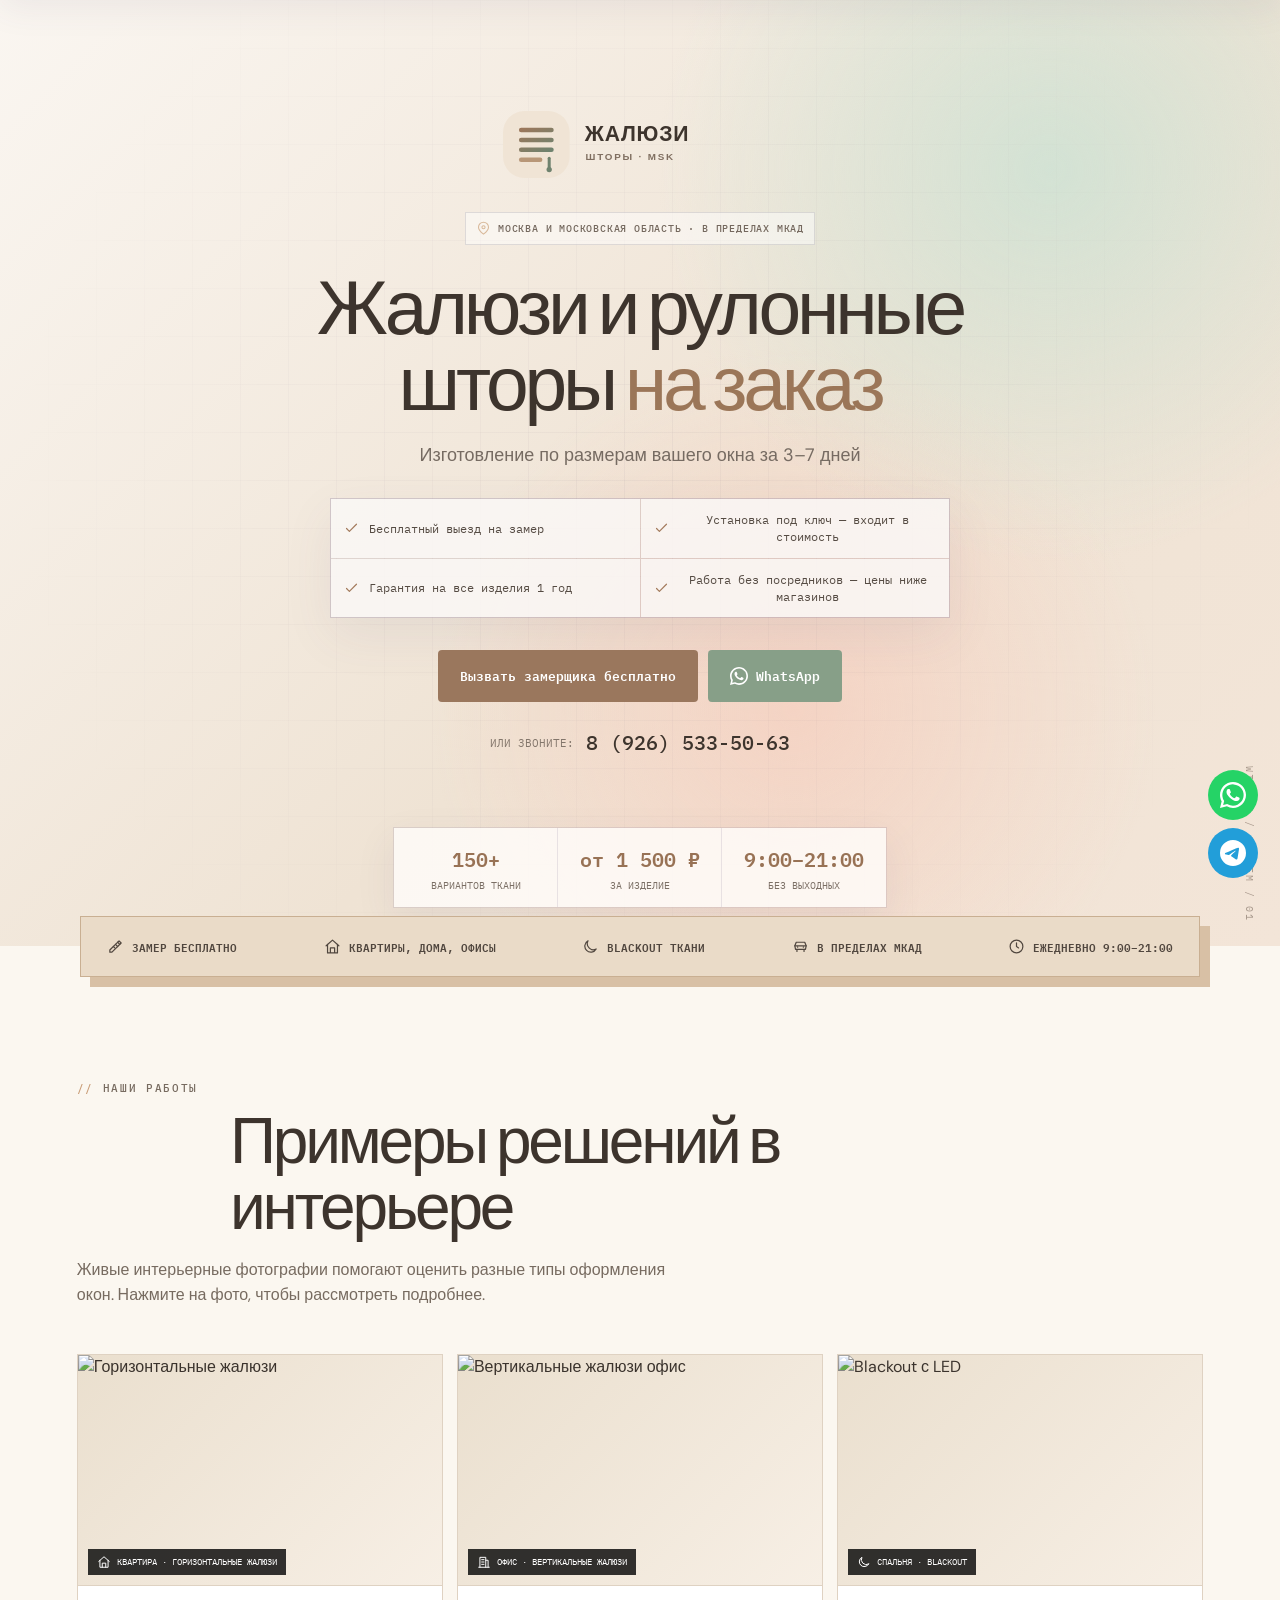
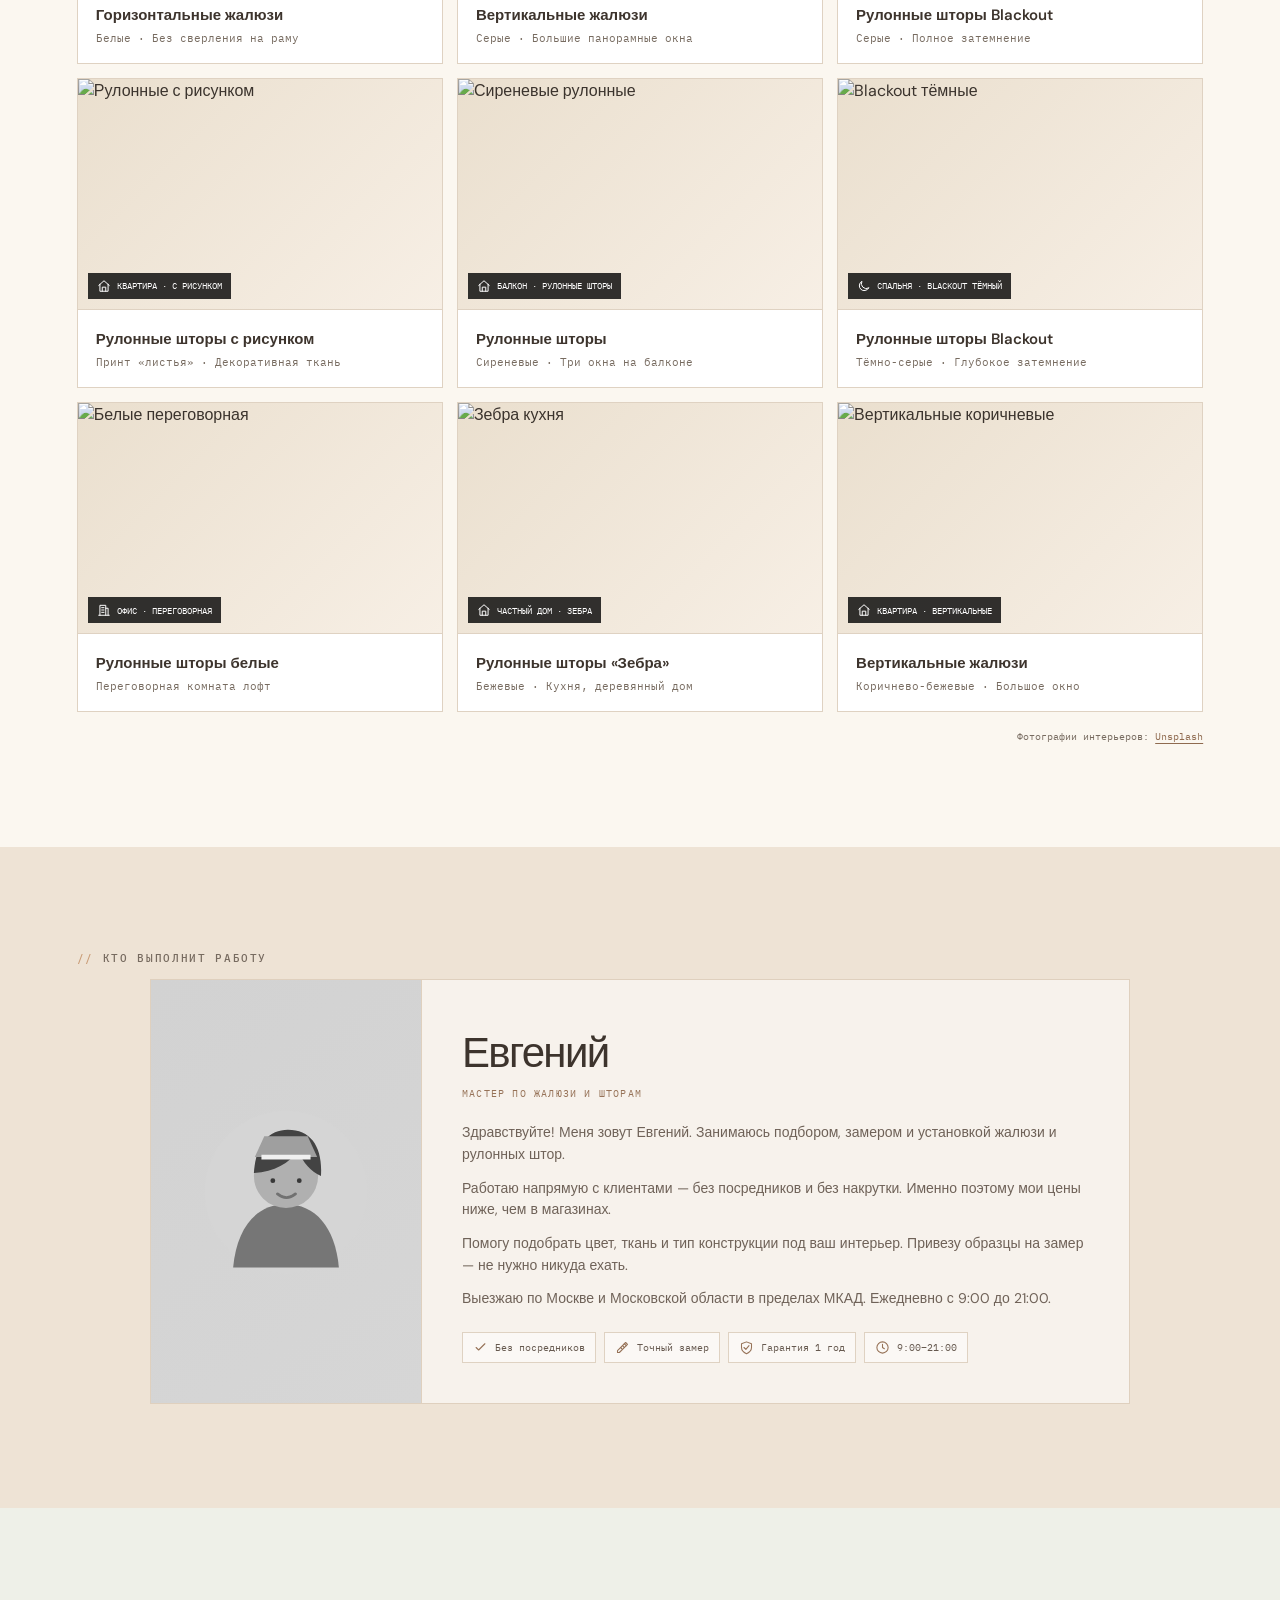
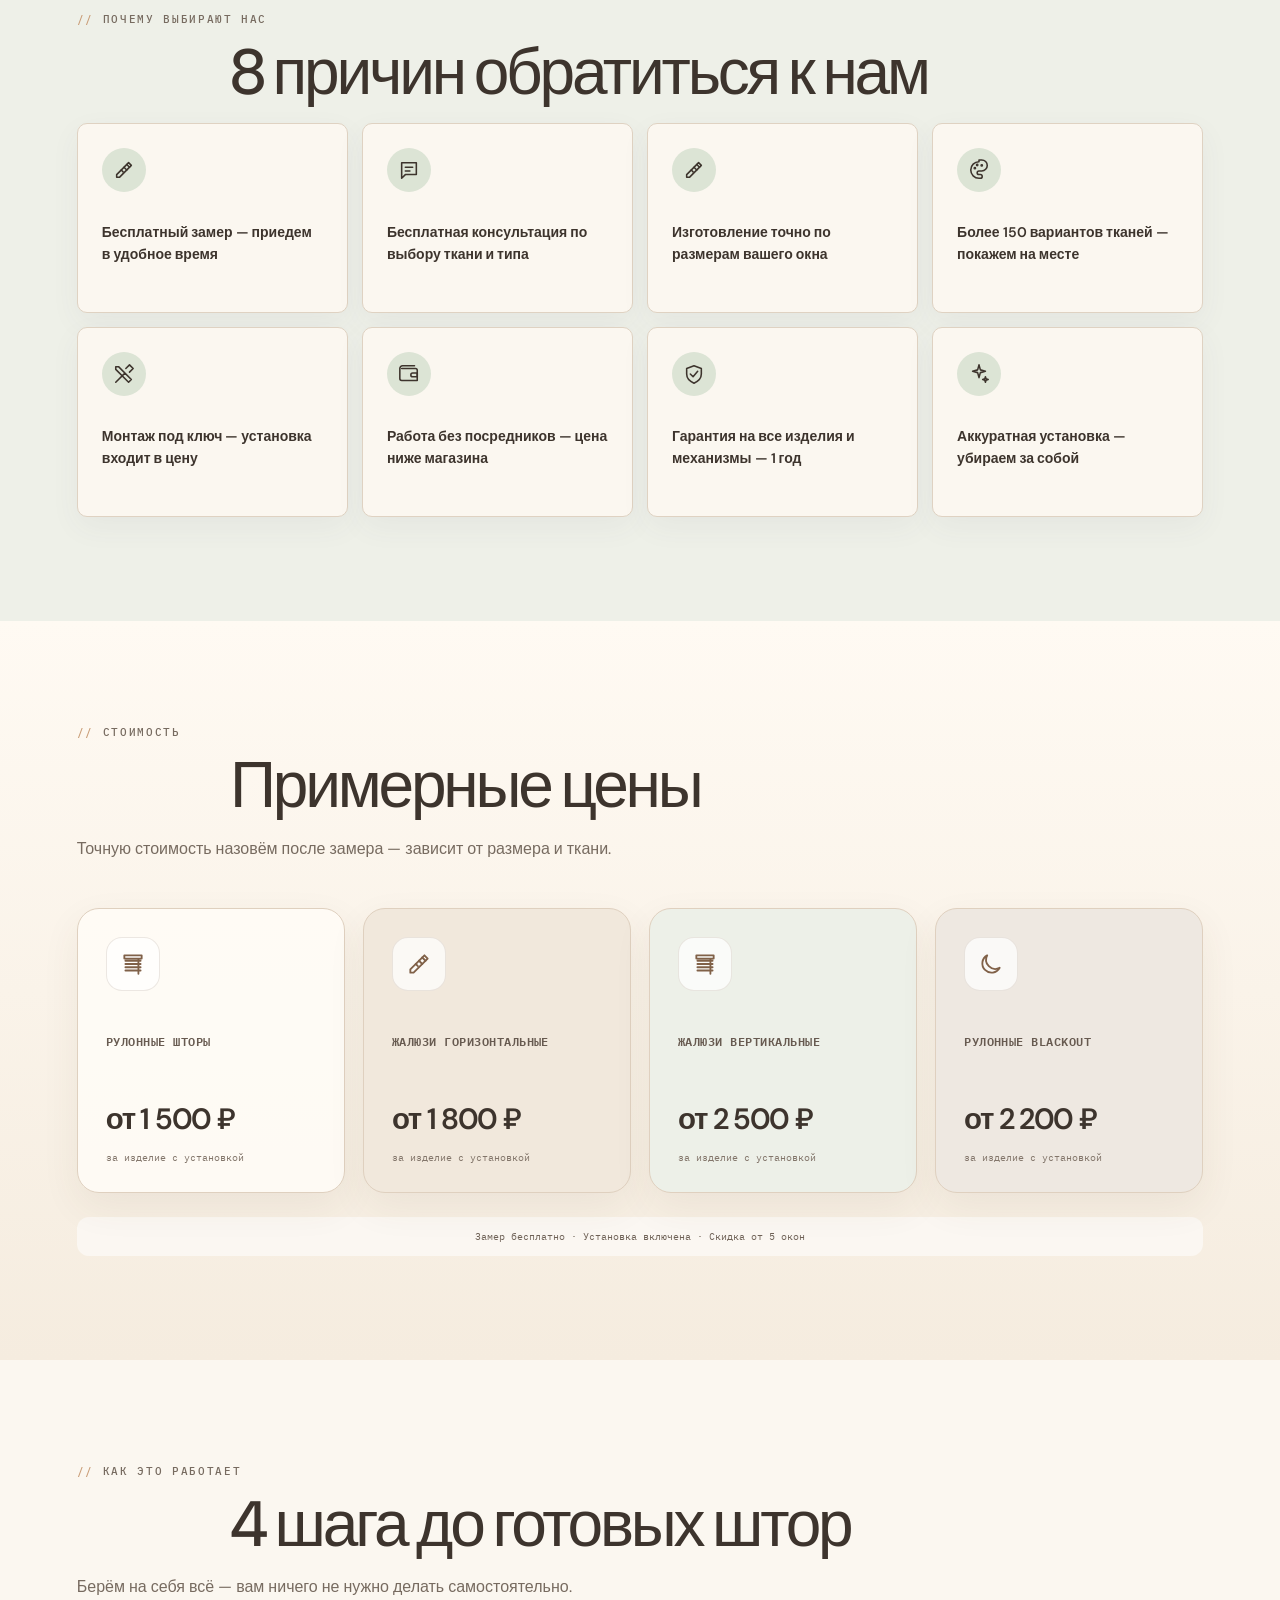
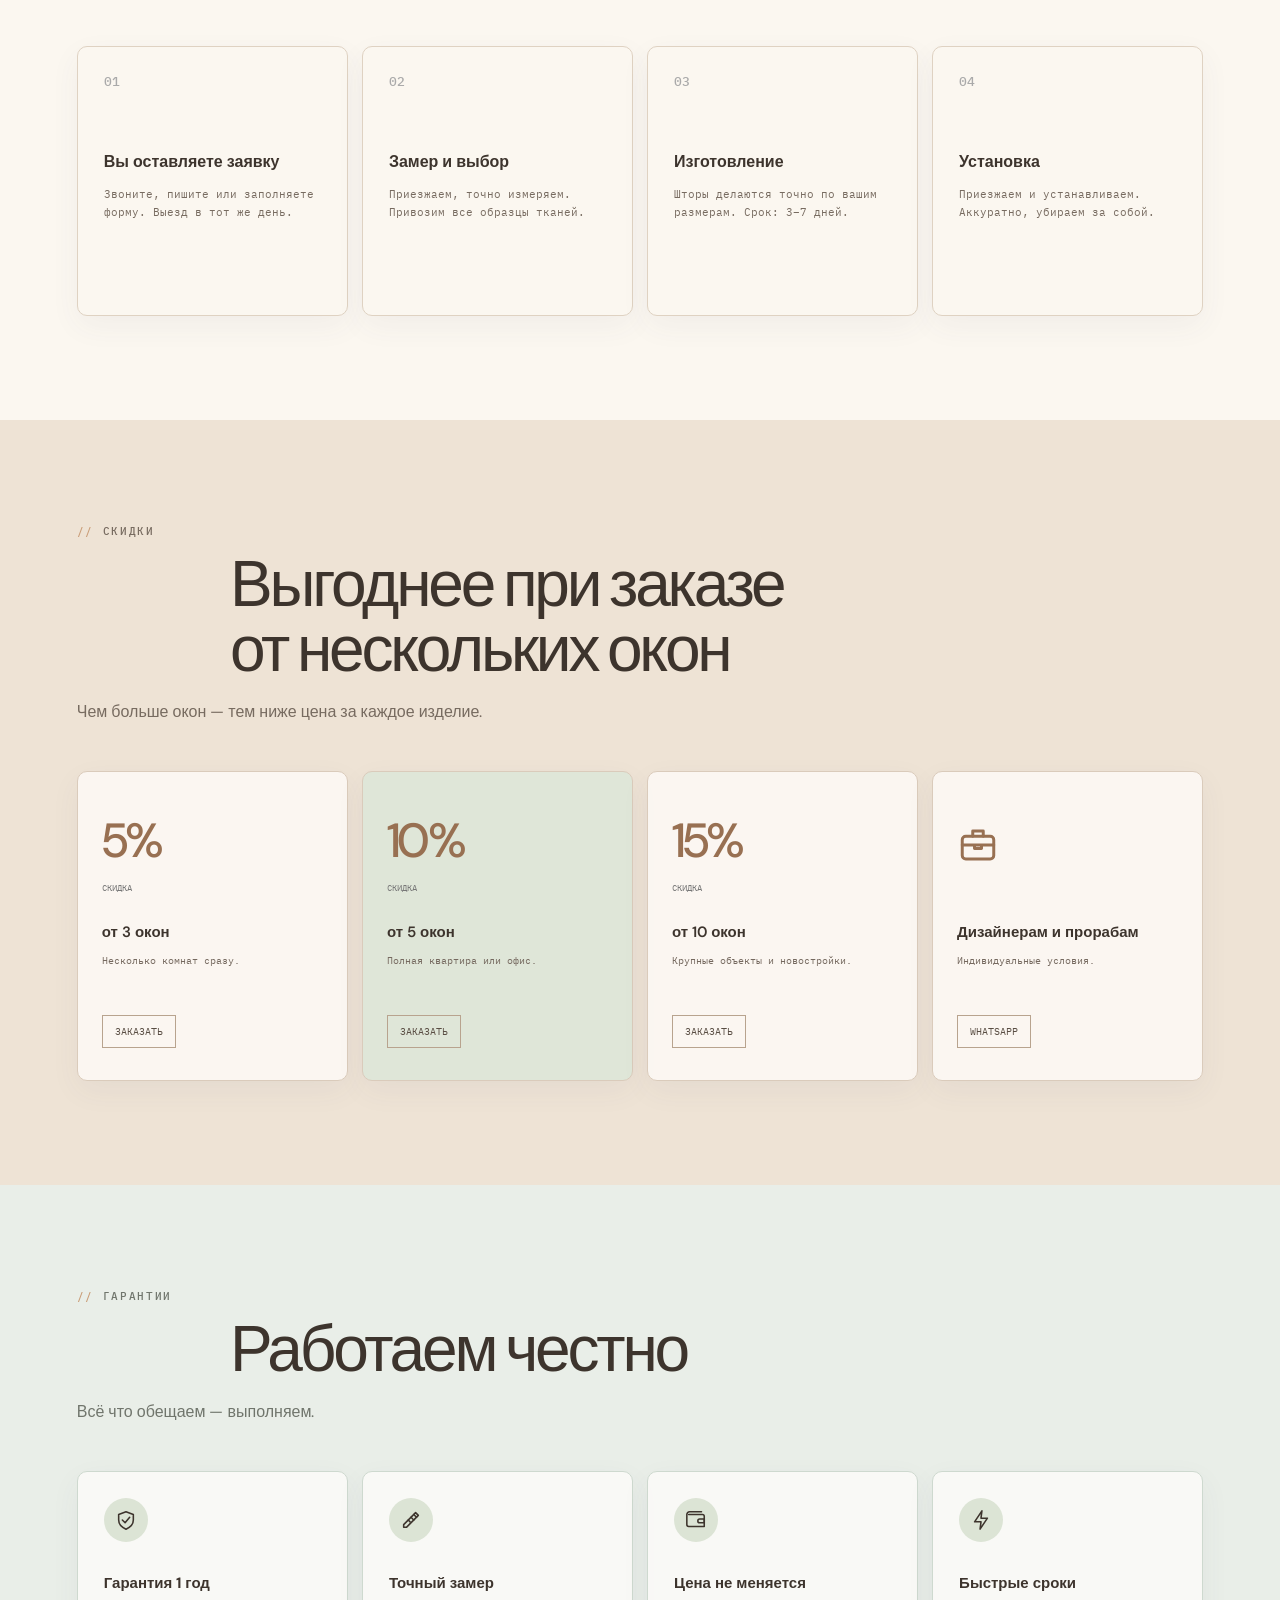
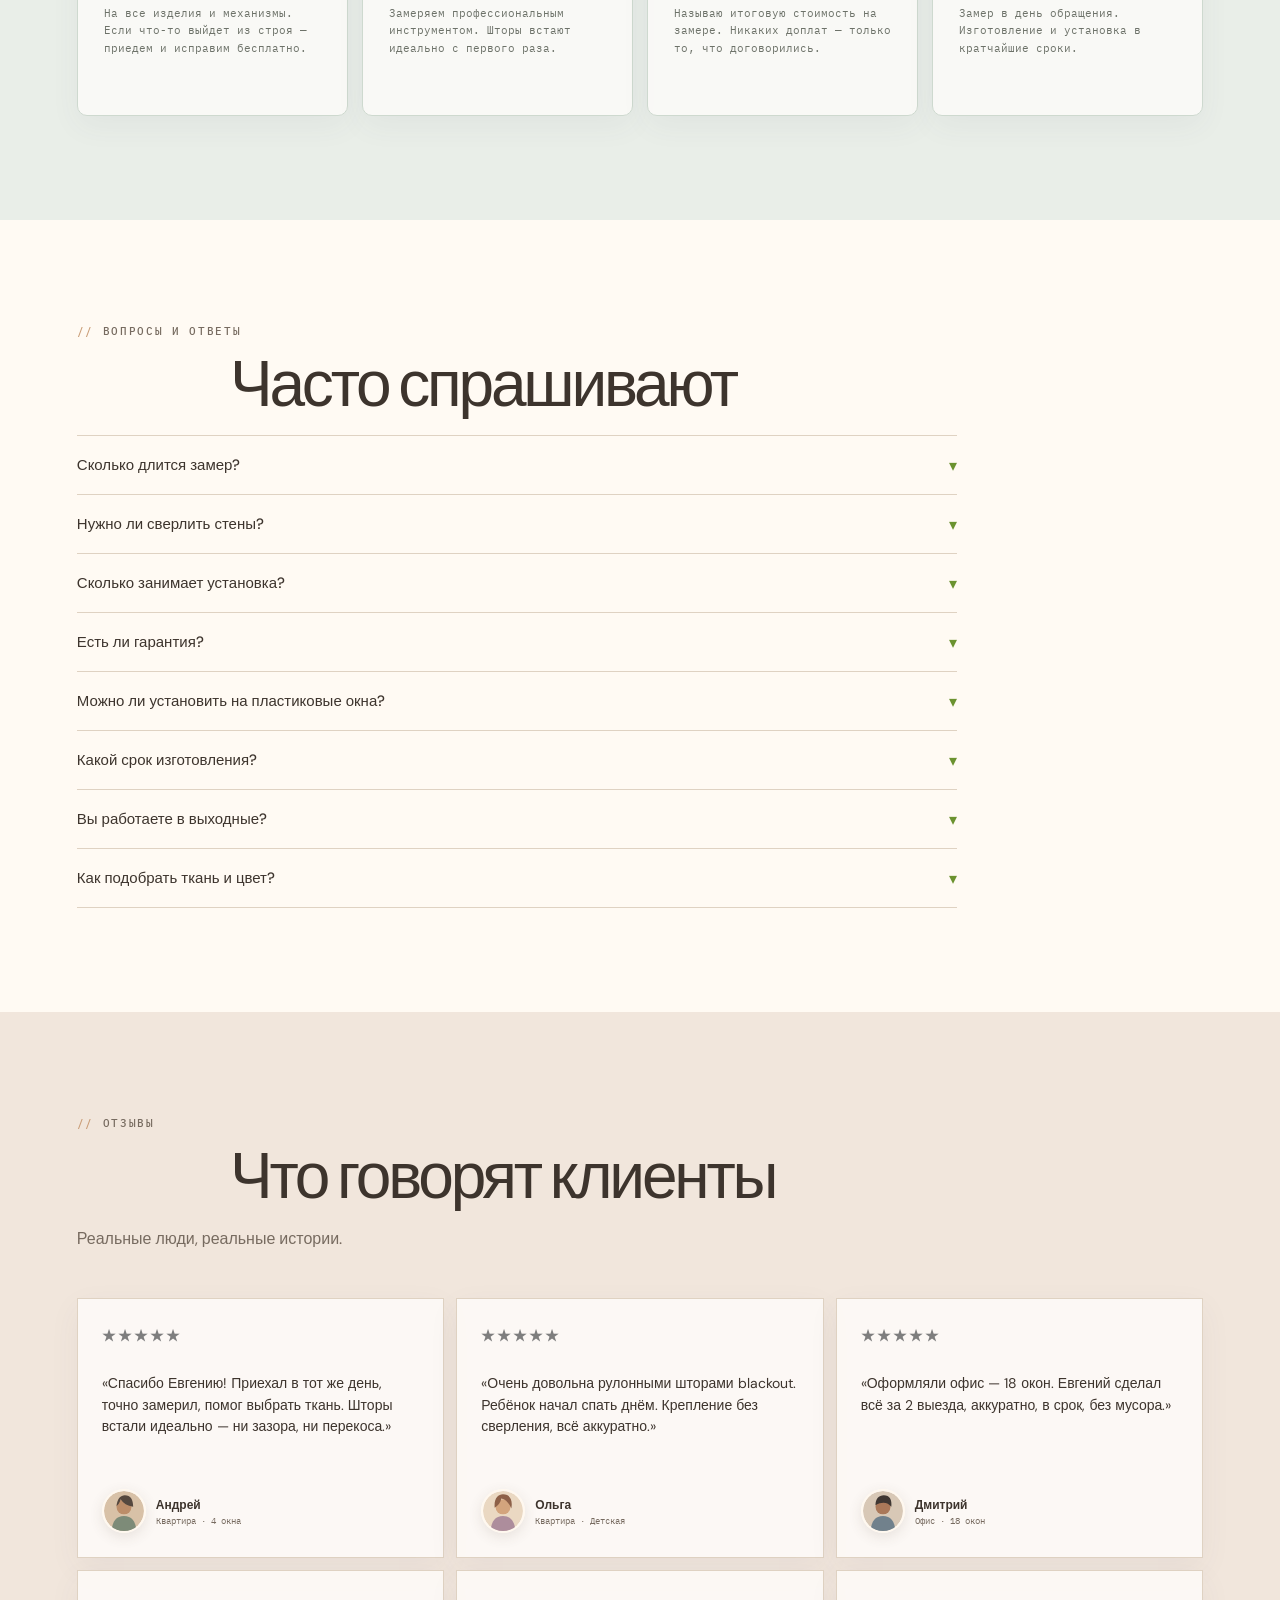
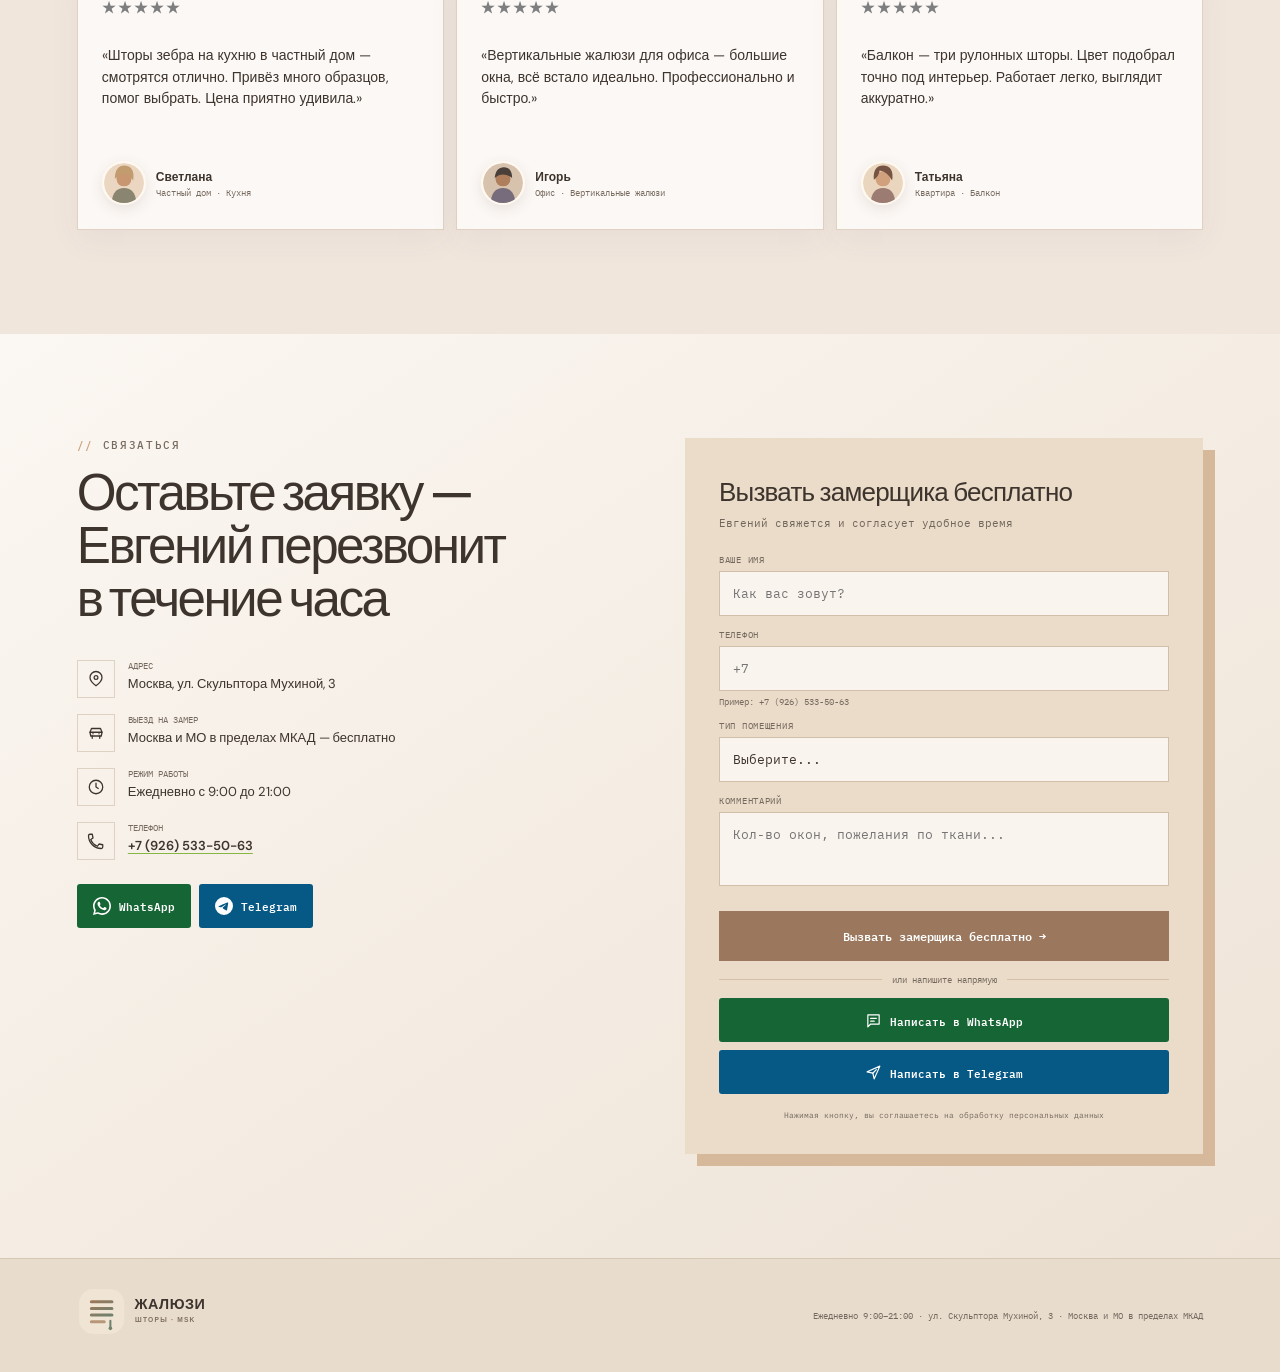
==== commit 0e8d2e6a: "Simplify hero and modernize brand mark" ====
--- a/index.html
+++ b/index.html
@@ -41,21 +41,6 @@
 <!-- HERO -->
 <section class="hero">
   <div class="hero-pattern"></div>
-  <div class="blind-scene">
-    <div class="blind-box"></div>
-    <div class="blind-fabric">
-      <div class="blind-slats">
-        <div class="slat"></div><div class="slat"></div><div class="slat"></div><div class="slat"></div><div class="slat"></div>
-        <div class="slat"></div><div class="slat"></div><div class="slat"></div><div class="slat"></div><div class="slat"></div>
-        <div class="slat"></div><div class="slat"></div><div class="slat"></div><div class="slat"></div><div class="slat"></div>
-        <div class="slat"></div><div class="slat"></div><div class="slat"></div><div class="slat"></div><div class="slat"></div>
-        <div class="slat"></div><div class="slat"></div><div class="slat"></div><div class="slat"></div><div class="slat"></div>
-        <div class="slat"></div><div class="slat"></div><div class="slat"></div><div class="slat"></div><div class="slat"></div>
-      </div>
-    </div>
-    <div class="blind-cord"></div>
-    <div class="blind-cord2"></div>
-  </div>
   <div class="hero-content">
     <div class="hero-logo"><img src="logo.svg" alt="Жалюзи и шторы MSK"></div>
     <div class="hero-geo"><svg class="icon" aria-hidden="true"><use href="icons.svg#pin"></use></svg> Москва и Московская область · в пределах МКАД</div>
--- a/style.css
+++ b/style.css
@@ -62,18 +62,6 @@
 .hero-phone-num:hover { color: var(--acid); }
 
 /* Abstract blind / codex console */
-.blind-scene { position: absolute; z-index: 2; top: 11%; right: 5%; bottom: 13%; width: 36%; overflow: hidden; border: 1px solid #444; border-radius: 6px; background: #141414; box-shadow: 32px 32px 0 rgba(182,243,107,.08); transform: rotate(1.5deg); }
-.blind-scene::before { content: 'preview'; position: absolute; z-index: 5; inset: 0 0 auto; height: 38px; padding-left: 16px; display: flex; align-items: center; color: #777; background: #1b1b1b; border-bottom: 1px solid #393939; font: 10px var(--mono); letter-spacing: .12em; text-transform: uppercase; }
-.blind-scene::after { content: '•••'; position: absolute; z-index: 6; top: 9px; right: 14px; color: var(--acid); font: 12px var(--mono); letter-spacing: 4px; }
-.blind-box { position: absolute; z-index: 3; top: 38px; left: 0; right: 0; height: 18px; background: var(--acid); }
-.blind-fabric { position: absolute; top: 56px; right: 0; bottom: 0; left: 0; transform-origin: bottom; animation: blindRise 1.4s cubic-bezier(.22,1,.36,1) .15s both; }
-@keyframes blindRise { from { opacity: .3; transform: scaleY(0); } }
-.blind-slats { width: 100%; height: 100%; display: flex; flex-direction: column; }
-.slat { flex: 1; background: linear-gradient(180deg, #30302e 0 45%, #171717 47% 55%, #272725 57%); }
-.slat:nth-child(even) { background: linear-gradient(180deg, #292927 0 45%, #121212 47% 55%, #222220 57%); }
-.slat::after { content: ''; display: block; height: 1px; background: #3d3d39; }
-.blind-cord, .blind-cord2 { position: absolute; z-index: 4; top: 56px; bottom: 0; width: 1px; background: rgba(182,243,107,.45); }
-.blind-cord { right: 28%; }.blind-cord2 { right: 16%; }
 .hero-stats { position: absolute; z-index: 4; left: clamp(24px, 6vw, 96px); bottom: 38px; display: flex; border: 1px solid #353535; }
 .stat { min-width: 164px; padding: 15px 18px; background: #171717; border-right: 1px solid #353535; }
 .stat:last-child { border-right: 0; }
@@ -150,13 +138,12 @@
 
 @media(max-width:1050px) {
   .hdr { grid-template-columns: 1fr 1fr; }.hdr-nav { display: none; }
-  .blind-scene { right: -8%; width: 45%; opacity: .65; }
   .works-grid,.reviews-grid { grid-template-columns: repeat(2,1fr); }
   .adv-grid,.adv-dark-grid,.prices-grid,.steps-grid,.disc-grid { grid-template-columns: repeat(2,1fr); }
   }
 @media(max-width:760px) {
   .hdr { height: 64px; padding: 0 16px; }.hdr-logo img { height: 42px; }.hdr-phone { display: none; }.hdr-btn { padding: 9px 11px; font-size: 9px; }
-  .hero { min-height: 1050px; padding: 0 20px; align-items: flex-start; }.hero-content { width: 100%; padding: 70px 0 390px; }.hero-logo img { height: 78px; }.hero h1 { font-size: clamp(42px,13vw,60px); }.hero-sub { font-size: 15px; }.hero-checks { grid-template-columns: 1fr; }.hero-btns { flex-direction: column; }.btn-accent,.btn-wa { width: 100%; text-align: center; }.blind-scene { top: auto; right: 20px; bottom: 164px; left: 20px; width: auto; height: 250px; opacity: .8; transform: none; }.hero-stats { right: 20px; bottom: 24px; left: 20px; display: grid; grid-template-columns: 1fr; }.stat { min-width: 0; padding: 8px 12px; border-right: 0; border-bottom: 1px solid #353535; }.stat:last-child { border-bottom: 0; }.stat-num { font-size: 16px; }
+  .hero { min-height: 1050px; padding: 0 20px; align-items: flex-start; }.hero-content { width: 100%; padding: 70px 0 390px; }.hero-logo img { height: 78px; }.hero h1 { font-size: clamp(42px,13vw,60px); }.hero-sub { font-size: 15px; }.hero-checks { grid-template-columns: 1fr; }.hero-btns { flex-direction: column; }.btn-accent,.btn-wa { width: 100%; text-align: center; }.hero-stats { right: 20px; bottom: 24px; left: 20px; display: grid; grid-template-columns: 1fr; }.stat { min-width: 0; padding: 8px 12px; border-right: 0; border-bottom: 1px solid #353535; }.stat:last-child { border-bottom: 0; }.stat-num { font-size: 16px; }
   section:not(.hero) { padding: 72px 20px; }.badges { justify-content: flex-start; margin-top: -18px; padding: 18px; box-shadow: 6px 6px 0 var(--ink); }
   .works-grid,.reviews-grid,.adv-grid,.adv-dark-grid,.prices-grid,.steps-grid,.disc-grid,.work-img { height: 220px; }
   .master-inner { grid-template-columns: 1fr; }.master-photo { min-height: 210px; }.master-inner > div:last-child { padding: 26px; }.adv-item { min-height: 150px; }.price-card,.step,.dc,.adv-dark-card { min-height: auto; }.step-num { margin-bottom: 35px; }.contact-grid { grid-template-columns: 1fr; gap: 45px; }.form-card { padding: 24px 18px; box-shadow: 7px 7px 0 var(--acid); }.cnt-msng { flex-direction: column; }.contact-info h2 { font-size: 38px; }
@@ -232,11 +219,6 @@
 .btn-accent { color: #fff; background: #9a775d; }.btn-accent:hover { background: #87654d; }
 .btn-wa { background: #879f88; }.btn-wa:hover { background: #748d75; }
 .hero-phone-lbl { color: #83766b; }.hero-phone-num { color: #3d342d; }.hero-phone-num:hover { color: #9a7355; }
-.blind-scene { background: rgba(255,253,251,.82); border-color: rgba(104,92,125,.2); box-shadow: 26px 28px 0 rgba(201,188,233,.36),0 24px 70px rgba(91,75,118,.12); }
-.blind-scene::before { color: #87796d; background: #f2e8dc; border-bottom-color: #dfd1c1; }.blind-scene::after { color: #ad886b; }
-.blind-box { background: linear-gradient(90deg,#d2b292,#e3c2aa); }
-.slat { background: linear-gradient(180deg,#fbf6ef 0 45%,#e8dccd 47% 55%,#f6eee5 57%); }.slat:nth-child(even) { background: linear-gradient(180deg,#f8f1e8 0 45%,#e2d4c4 47% 55%,#f2e8dc 57%); }.slat::after { background: #e2d5c6; }
-.blind-cord,.blind-cord2 { background: rgba(142,122,187,.45); }
 .hero-stats { border-color: rgba(105,93,128,.16); box-shadow: 0 14px 40px rgba(81,70,104,.08); }.stat { background: rgba(255,253,251,.82); border-color: rgba(105,93,128,.14); }.stat-num { color: #987255; }.stat-label { color: #7b6f65; }
 .badges { background: #eadbc8; border-color: #c9af92; box-shadow: 10px 10px 0 #d8c0a5; }.badge { color: #50463e; }
 
@@ -279,3 +261,20 @@
 .price-from { color: #82756a; font-size: 10px; }
 .prices-note { margin-top: 24px!important; padding: 13px 18px; color: #6f6257; background: rgba(255,255,255,.55); border-radius: 12px; text-align: center; }
 @media(max-width:760px) { .price-card { min-height: 245px; padding: 24px; }.price-icon { margin-bottom: 30px; } }
+
+
+/* Hero without product preview */
+.hero { min-height: 850px; justify-content: center; text-align: center; }
+.hero-pattern { mask-image: radial-gradient(circle at center,#000 0%,rgba(0,0,0,.55) 48%,transparent 82%); }
+.hero-content { width: min(880px,100%); padding: 108px 0 190px; display: flex; flex-direction: column; align-items: center; }
+.hero h1 { max-width: 880px; }
+.hero-sub { max-width: 620px; }
+.hero-checks { width: min(680px,100%); }
+.hero-phone { justify-content: center; }
+.hero-stats { left: 50%; transform: translateX(-50%); }
+@media(max-width:760px) {
+  .hero { min-height: 900px; text-align: left; justify-content: flex-start; }
+  .hero-content { padding: 72px 0 220px; align-items: stretch; }
+  .hero-phone { justify-content: flex-start; }
+  .hero-stats { right: 20px; left: 20px; transform: none; }
+}
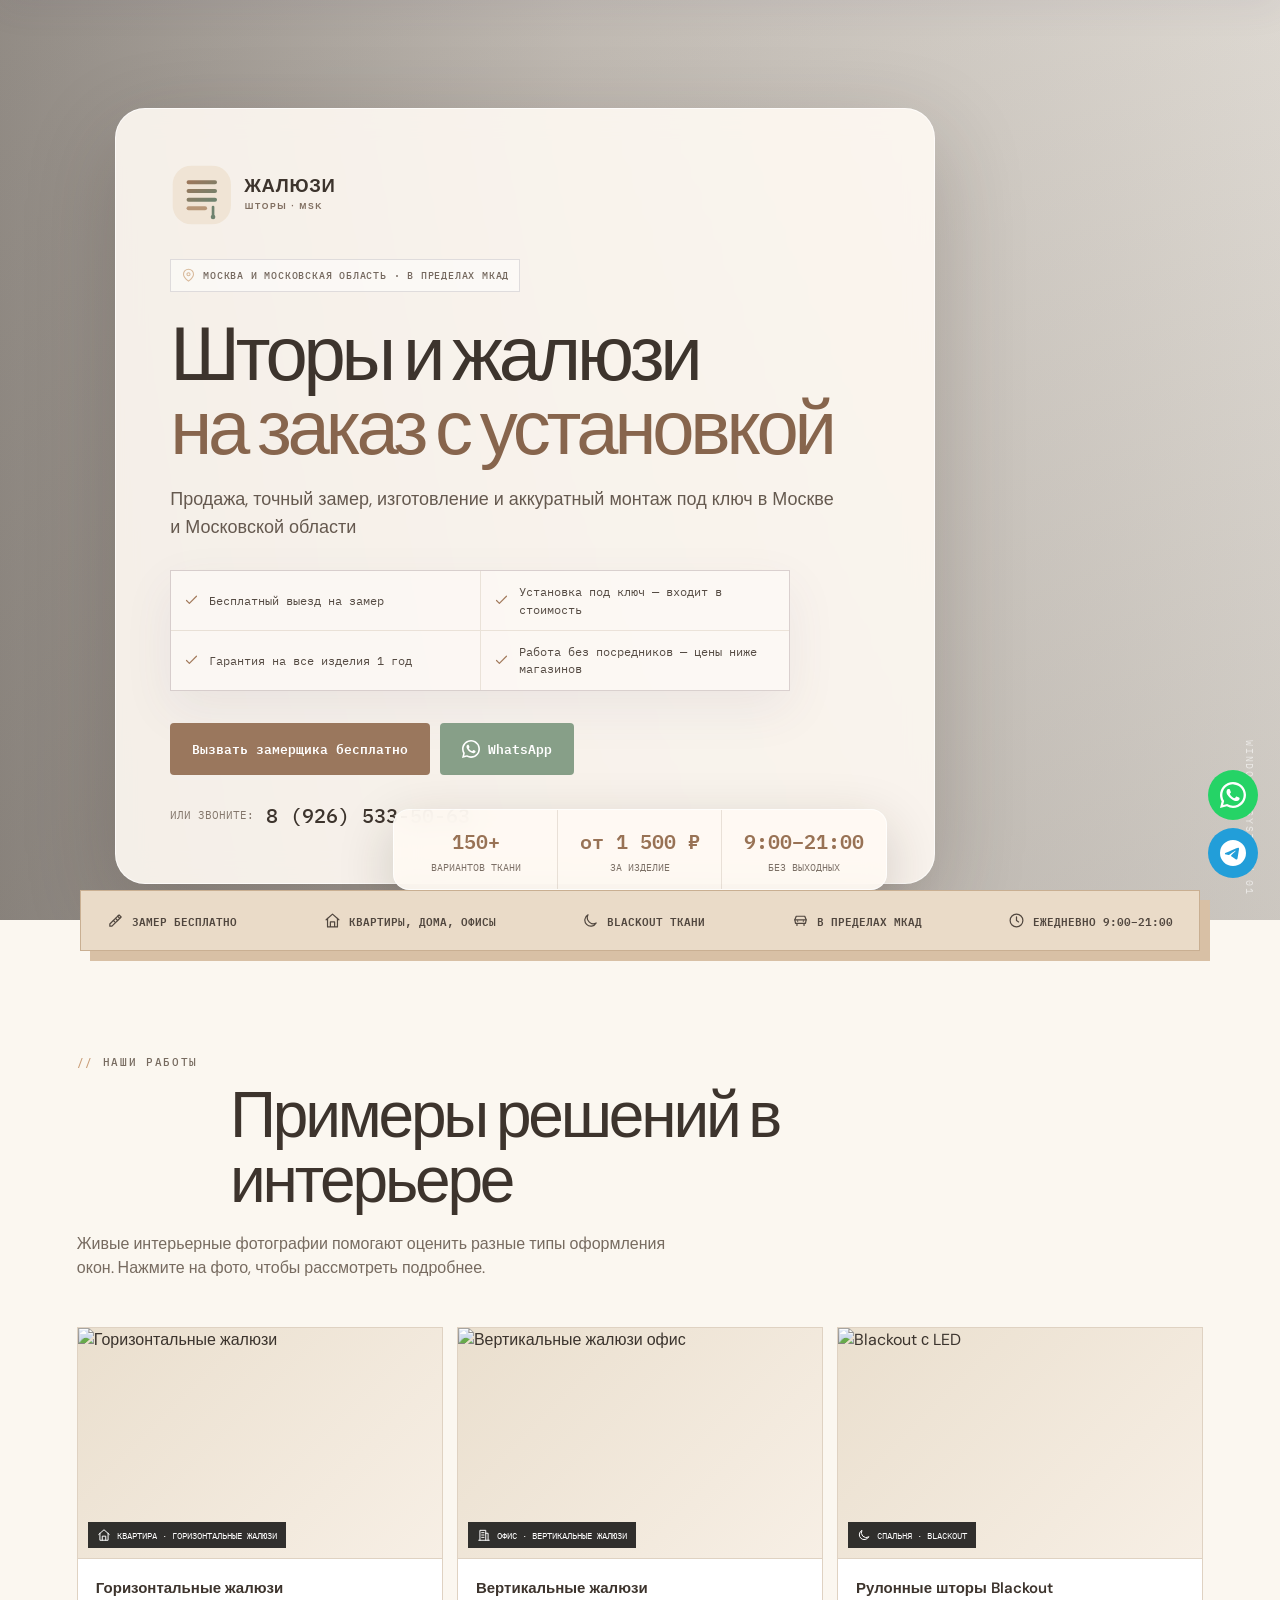
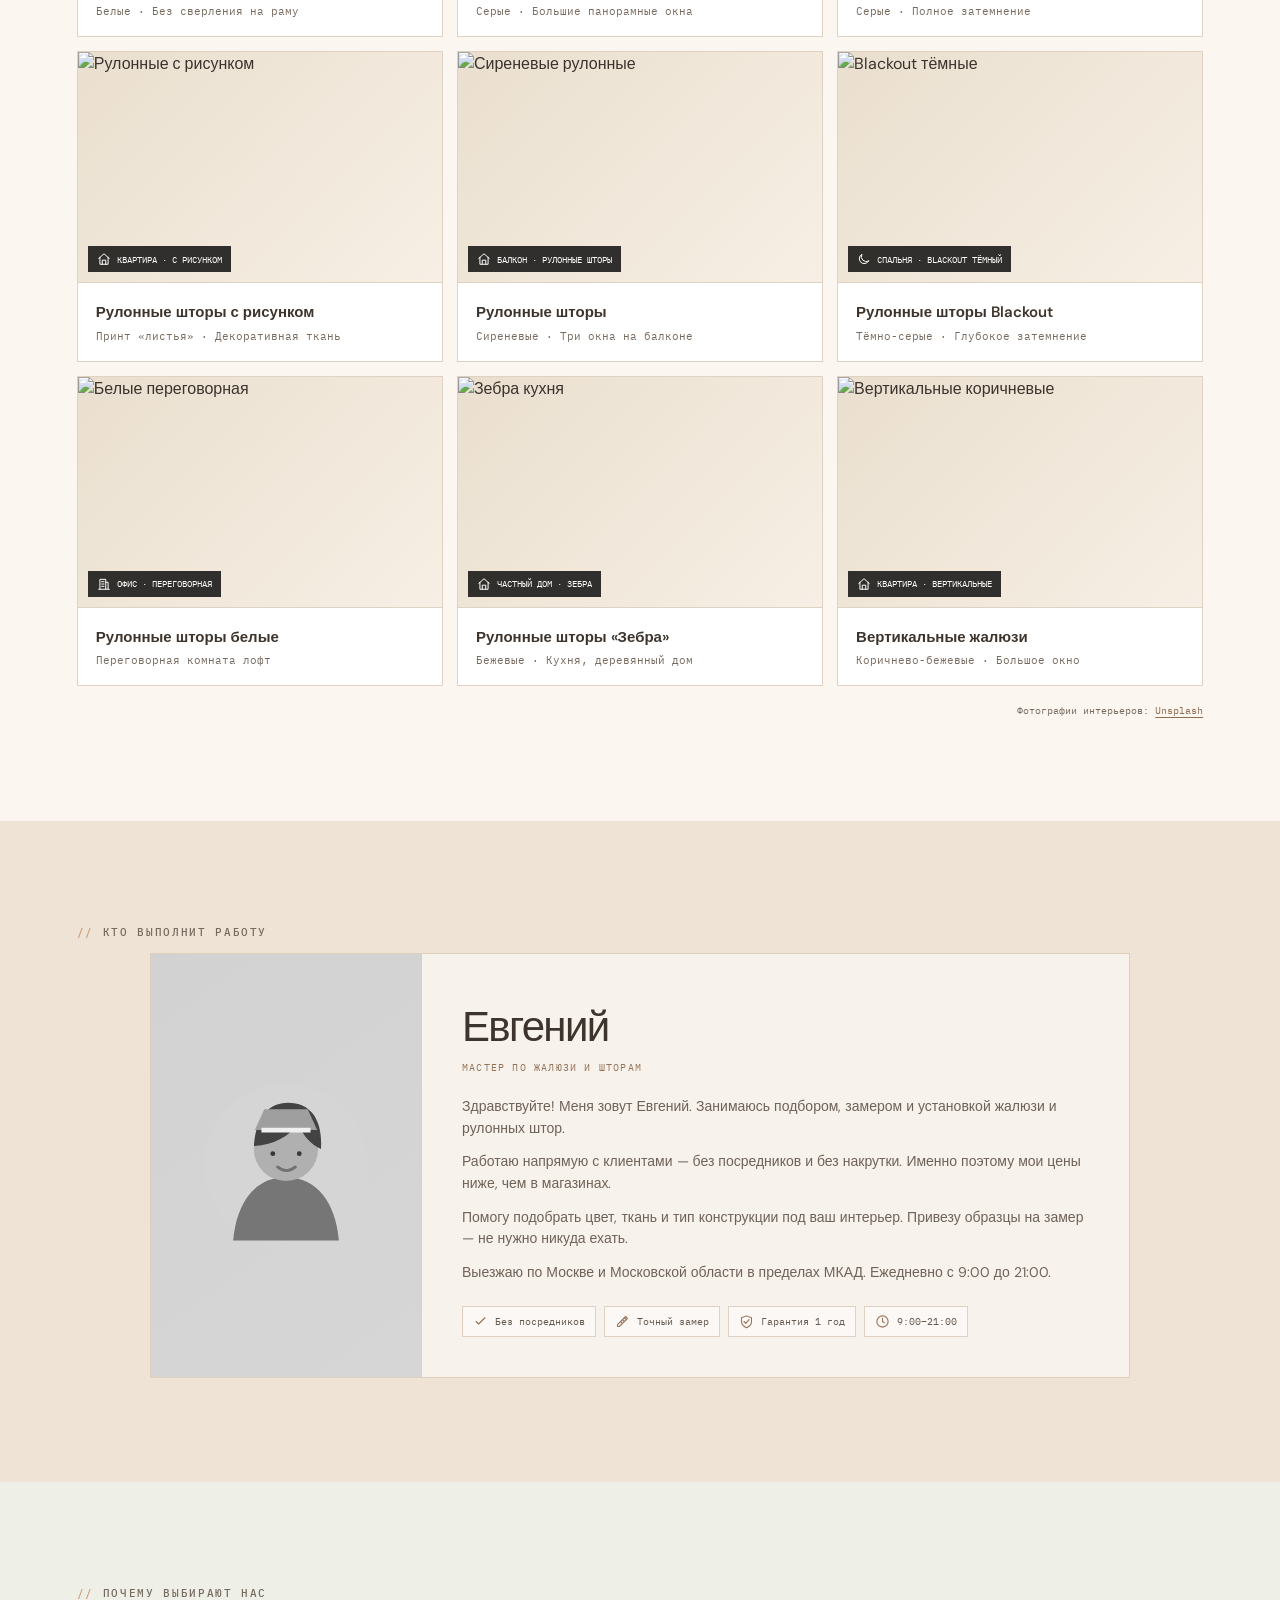
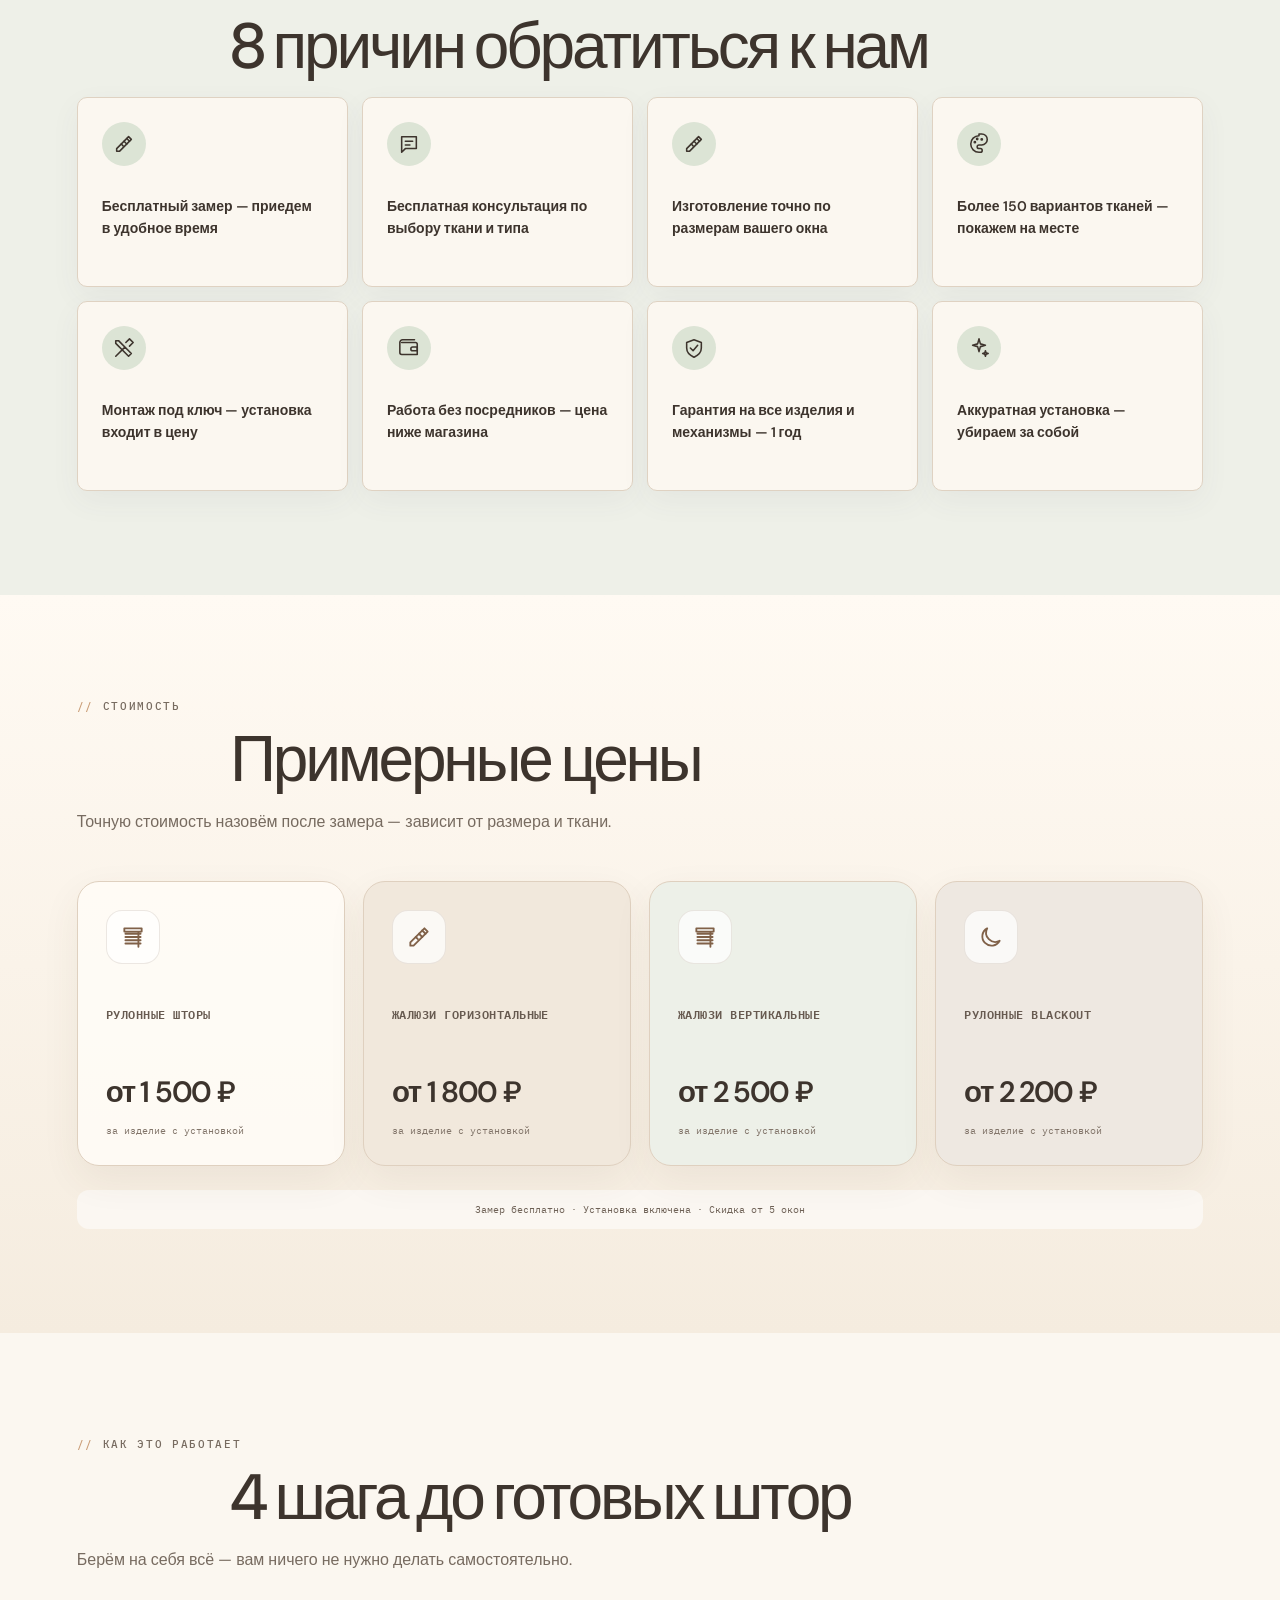
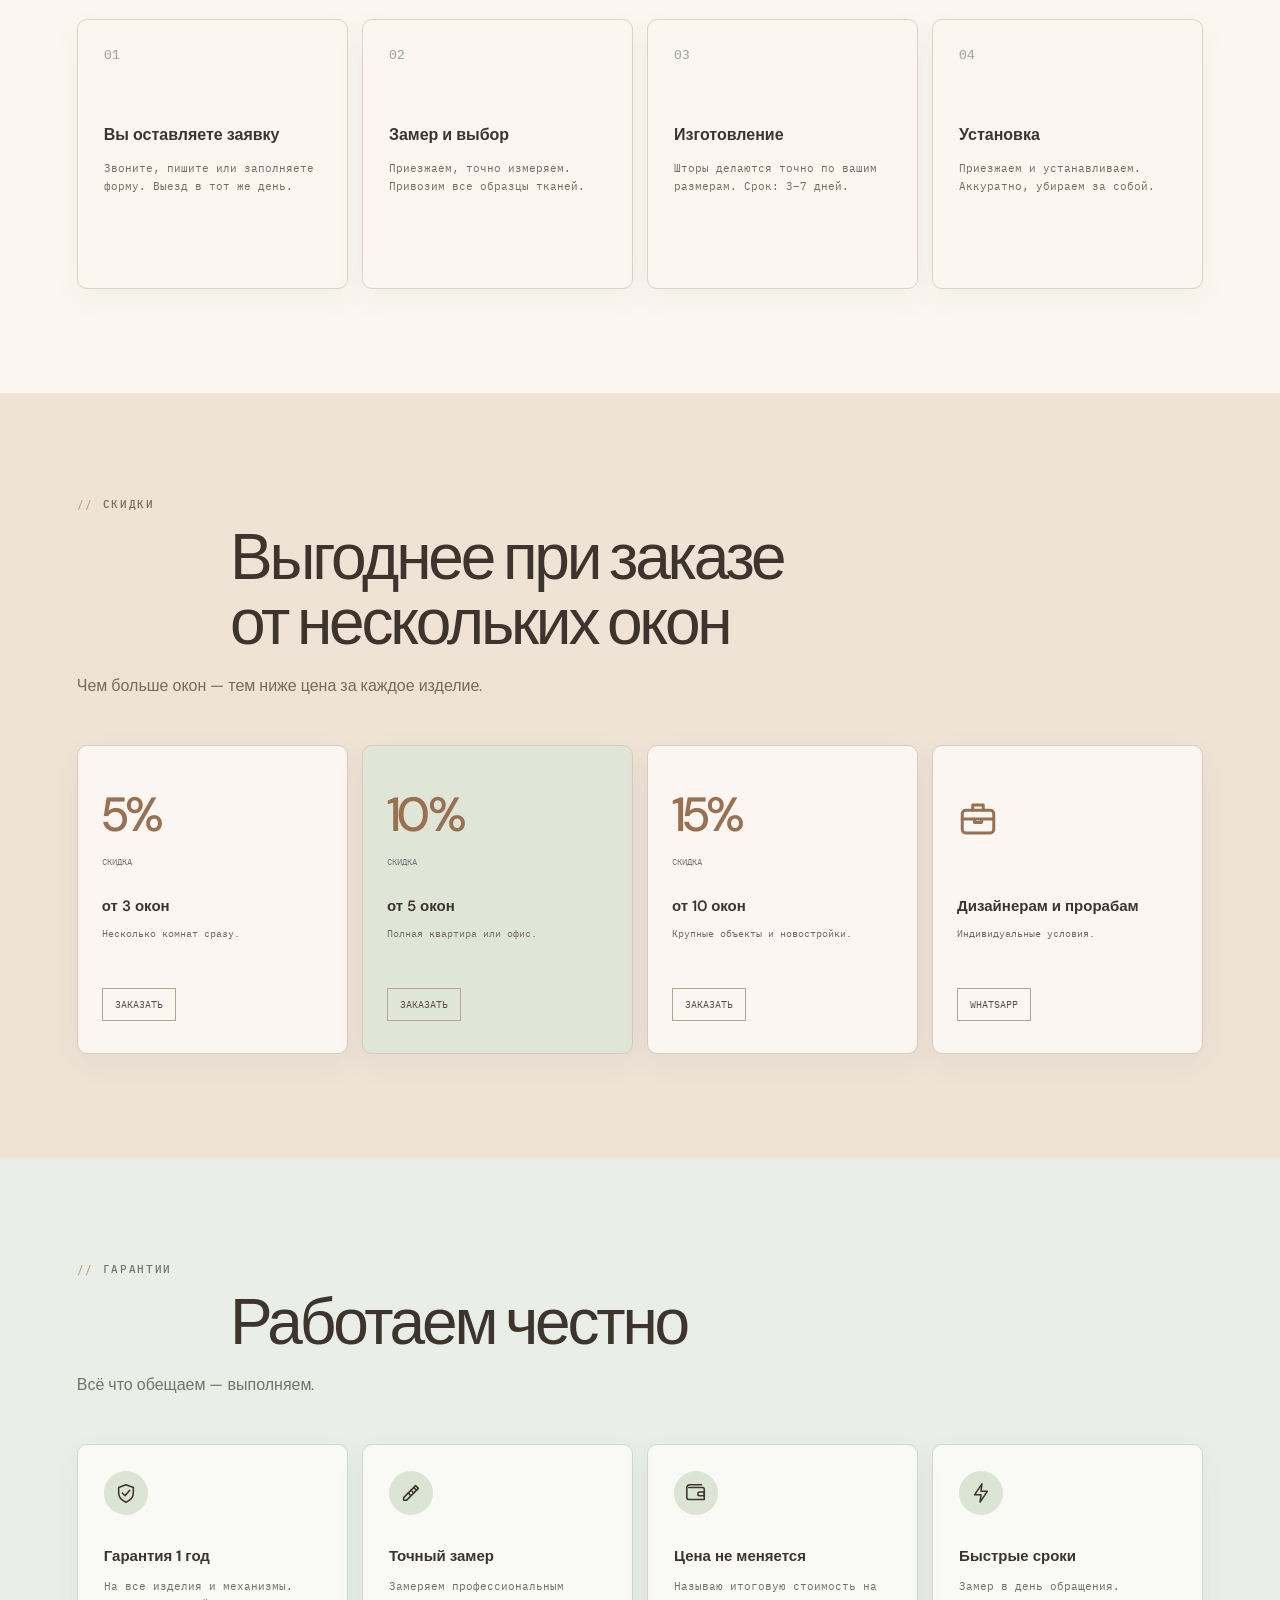
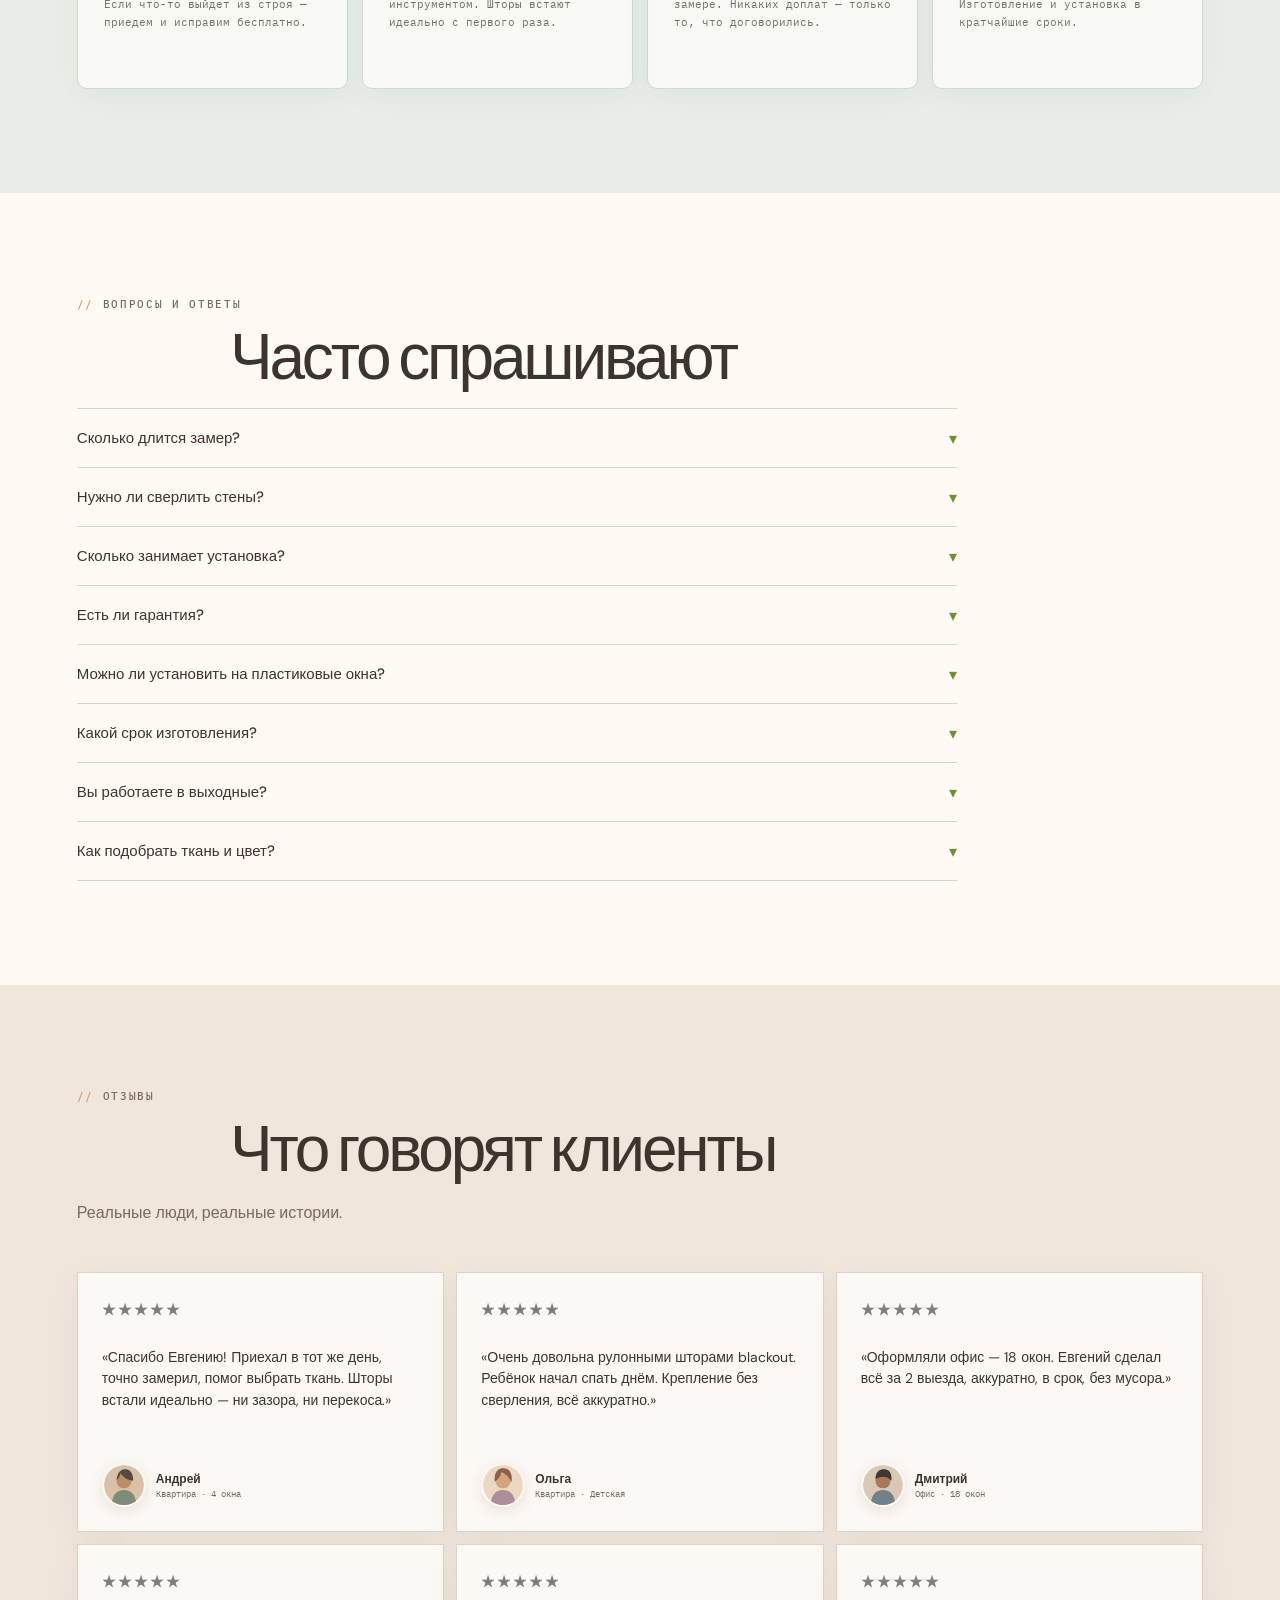
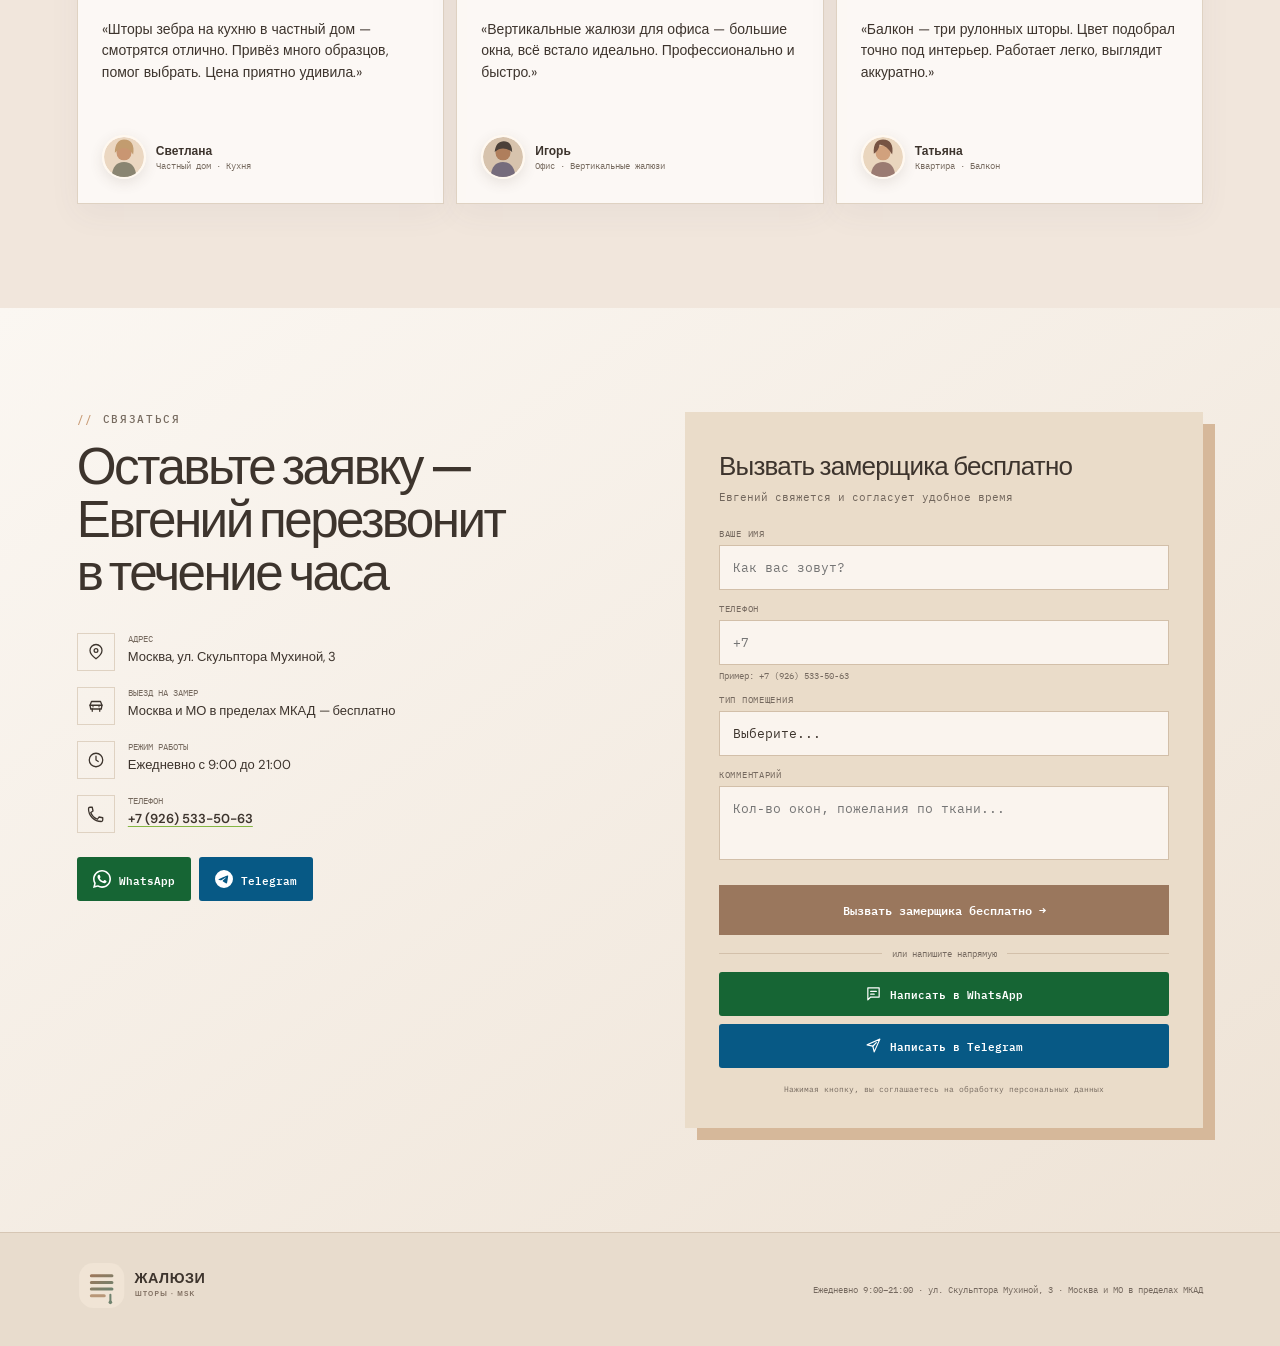
==== commit ee2547b7: "Add interior photography to opening hero" ====
--- a/index.html
+++ b/index.html
@@ -19,6 +19,8 @@
 <!-- /Яндекс Метрика -->
 
 <link href="https://fonts.googleapis.com/css2?family=DM+Sans:wght@400;500;600;700&family=IBM+Plex+Mono:wght@400;500;600&display=swap" rel="stylesheet">
+<link rel="preconnect" href="https://images.unsplash.com">
+<link rel="preload" as="image" href="https://images.unsplash.com/photo-1505693416388-ac5ce068fe85?auto=format&amp;fit=crop&amp;w=2000&amp;q=88">
 <link rel="stylesheet" href="style.css">
 </head>
 <body>
@@ -44,8 +46,8 @@
   <div class="hero-content">
     <div class="hero-logo"><img src="logo.svg" alt="Жалюзи и шторы MSK"></div>
     <div class="hero-geo"><svg class="icon" aria-hidden="true"><use href="icons.svg#pin"></use></svg> Москва и Московская область · в пределах МКАД</div>
-    <h1>Жалюзи и рулонные<br>шторы <em>на заказ</em></h1>
-    <p class="hero-sub">Изготовление по размерам вашего окна за 3–7 дней</p>
+    <h1>Шторы и жалюзи<br><em>на заказ с установкой</em></h1>
+    <p class="hero-sub">Продажа, точный замер, изготовление и аккуратный монтаж под ключ в Москве и Московской области</p>
     <div class="hero-checks">
       <div class="hc"><span class="hc-icon"><svg class="icon" aria-hidden="true"><use href="icons.svg#check"></use></svg></span> Бесплатный выезд на замер</div>
       <div class="hc"><span class="hc-icon"><svg class="icon" aria-hidden="true"><use href="icons.svg#check"></use></svg></span> Установка под ключ — входит в стоимость</div>
@@ -85,7 +87,7 @@
   <div class="sec-title">Примеры решений в интерьере</div>
   <p class="sec-sub">Живые интерьерные фотографии помогают оценить разные типы оформления окон. Нажмите на фото, чтобы рассмотреть подробнее.</p>
   <div class="works-grid">
-    <div class="work-card" onclick="openLb(0)"><div class="work-img"><img src="https://images.unsplash.com/photo-1505693416388-ac5ce068fe85?auto=format&amp;fit=crop&amp;w=1200&amp;q=82" alt="Горизонтальные жалюзи" loading="lazy"><div class="work-tag"><svg class="icon" aria-hidden="true"><use href="icons.svg#home"></use></svg> Квартира · Горизонтальные жалюзи</div></div><div class="work-info"><div class="work-title">Горизонтальные жалюзи</div><div class="work-note">Белые · Без сверления на раму</div></div></div>
+    <div class="work-card" onclick="openLb(0)"><div class="work-img"><img src="https://images.unsplash.com/photo-1615529182904-14819c35db37?auto=format&amp;fit=crop&amp;w=1200&amp;q=82" alt="Горизонтальные жалюзи" loading="lazy"><div class="work-tag"><svg class="icon" aria-hidden="true"><use href="icons.svg#home"></use></svg> Квартира · Горизонтальные жалюзи</div></div><div class="work-info"><div class="work-title">Горизонтальные жалюзи</div><div class="work-note">Белые · Без сверления на раму</div></div></div>
     <div class="work-card" onclick="openLb(1)"><div class="work-img"><img src="https://images.unsplash.com/photo-1600566753086-00f18fb6b3ea?auto=format&amp;fit=crop&amp;w=1200&amp;q=82" alt="Вертикальные жалюзи офис" loading="lazy"><div class="work-tag"><svg class="icon" aria-hidden="true"><use href="icons.svg#building"></use></svg> Офис · Вертикальные жалюзи</div></div><div class="work-info"><div class="work-title">Вертикальные жалюзи</div><div class="work-note">Серые · Большие панорамные окна</div></div></div>
     <div class="work-card" onclick="openLb(2)"><div class="work-img"><img src="https://images.unsplash.com/photo-1616486338812-3dadae4b4ace?auto=format&amp;fit=crop&amp;w=1200&amp;q=82" alt="Blackout с LED" loading="lazy"><div class="work-tag"><svg class="icon" aria-hidden="true"><use href="icons.svg#moon"></use></svg> Спальня · Blackout</div></div><div class="work-info"><div class="work-title">Рулонные шторы Blackout</div><div class="work-note">Серые · Полное затемнение</div></div></div>
     <div class="work-card" onclick="openLb(3)"><div class="work-img"><img src="https://images.unsplash.com/photo-1600607687920-4e2a09cf159d?auto=format&amp;fit=crop&amp;w=1200&amp;q=82" alt="Рулонные с рисунком" loading="lazy"><div class="work-tag"><svg class="icon" aria-hidden="true"><use href="icons.svg#home"></use></svg> Квартира · С рисунком</div></div><div class="work-info"><div class="work-title">Рулонные шторы с рисунком</div><div class="work-note">Принт «листья» · Декоративная ткань</div></div></div>
@@ -328,7 +330,7 @@
 }
 
 var lbData=[
-  {src:'https://images.unsplash.com/photo-1505693416388-ac5ce068fe85?auto=format&fit=crop&w=1600&q=88',cap:'Горизонтальные жалюзи · Квартира'},
+  {src:'https://images.unsplash.com/photo-1615529182904-14819c35db37?auto=format&fit=crop&w=1600&q=88',cap:'Горизонтальные жалюзи · Квартира'},
   {src:'https://images.unsplash.com/photo-1600566753086-00f18fb6b3ea?auto=format&fit=crop&w=1600&q=88',cap:'Вертикальные жалюзи · Офис'},
   {src:'https://images.unsplash.com/photo-1616486338812-3dadae4b4ace?auto=format&fit=crop&w=1600&q=88',cap:'Рулонные шторы Blackout · Спальня'},
   {src:'https://images.unsplash.com/photo-1600607687920-4e2a09cf159d?auto=format&fit=crop&w=1600&q=88',cap:'Рулонные шторы с рисунком · Квартира'},
--- a/style.css
+++ b/style.css
@@ -278,3 +278,46 @@
   .hero-phone { justify-content: flex-start; }
   .hero-stats { right: 20px; left: 20px; transform: none; }
 }
+
+
+/* Interior-led opening screen */
+.hero {
+  min-height: 920px;
+  padding-top: 72px;
+  color: #3d342d;
+  background-image: linear-gradient(90deg,rgba(52,43,36,.48) 0%,rgba(68,54,44,.25) 45%,rgba(68,54,44,.08) 100%),url("https://images.unsplash.com/photo-1505693416388-ac5ce068fe85?auto=format&fit=crop&w=2000&q=88");
+  background-position: center;
+  background-size: cover;
+  background-repeat: no-repeat;
+}
+.hero::before { content: ''; position: absolute; inset: 0; background: linear-gradient(180deg,rgba(34,28,24,.08),rgba(34,28,24,.16)); pointer-events: none; }
+.hero::after { color: rgba(255,255,255,.58); }
+.hero-pattern { display: none; }
+.hero-content {
+  width: min(820px,calc(100% - 48px));
+  margin-right: auto;
+  margin-left: clamp(0px,3vw,46px);
+  padding: 54px;
+  align-items: flex-start;
+  text-align: left;
+  background: rgba(255,250,243,.9);
+  border: 1px solid rgba(255,255,255,.68);
+  border-radius: 30px;
+  box-shadow: 0 30px 90px rgba(45,34,27,.22);
+  backdrop-filter: blur(14px);
+}
+.hero-logo img { width: min(245px,65vw); }
+.hero h1 { max-width: 740px; font-size: clamp(46px,6vw,76px); }
+.hero h1 em { color: #87654d; }
+.hero-sub { max-width: 670px; color: #65594f; font-size: 18px; }
+.hero-checks { width: 100%; background: rgba(142,110,84,.12); }
+.hero-btns,.hero-phone { justify-content: flex-start; }
+.hero-stats { bottom: 30px; color: #3d342d; background: rgba(255,250,243,.91); border-color: rgba(255,255,255,.72); border-radius: 16px; box-shadow: 0 18px 55px rgba(45,34,27,.2); backdrop-filter: blur(12px); overflow: hidden; }
+.hero-stats .stat { background: transparent; border-color: rgba(121,93,70,.16); }
+@media(max-width:760px) {
+  .hero { min-height: 1110px; padding: 74px 16px 160px; background-position: 62% center; }
+  .hero-content { width: 100%; margin: 0; padding: 30px 22px; border-radius: 22px; }
+  .hero h1 { font-size: clamp(38px,11.5vw,54px); }
+  .hero-sub { font-size: 15px; }
+  .hero-stats { right: 16px; bottom: 24px; left: 16px; }
+}
